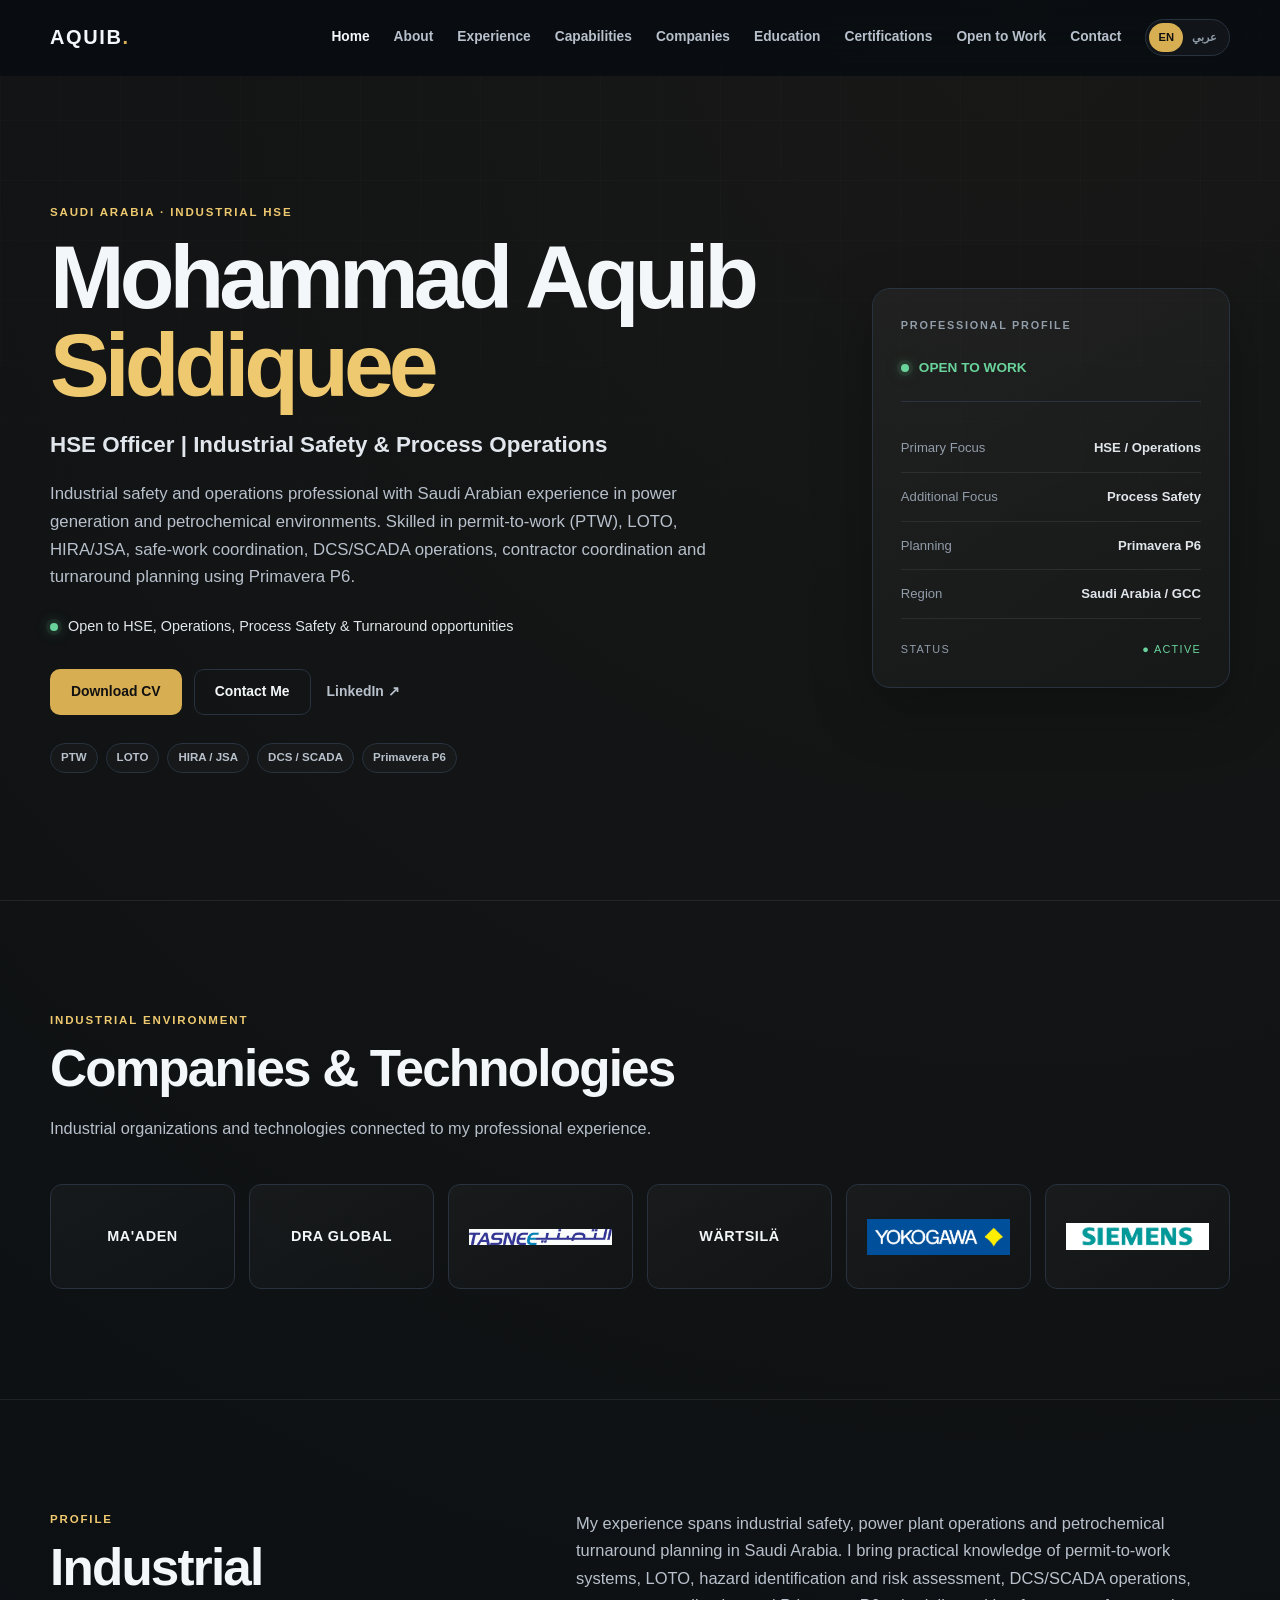
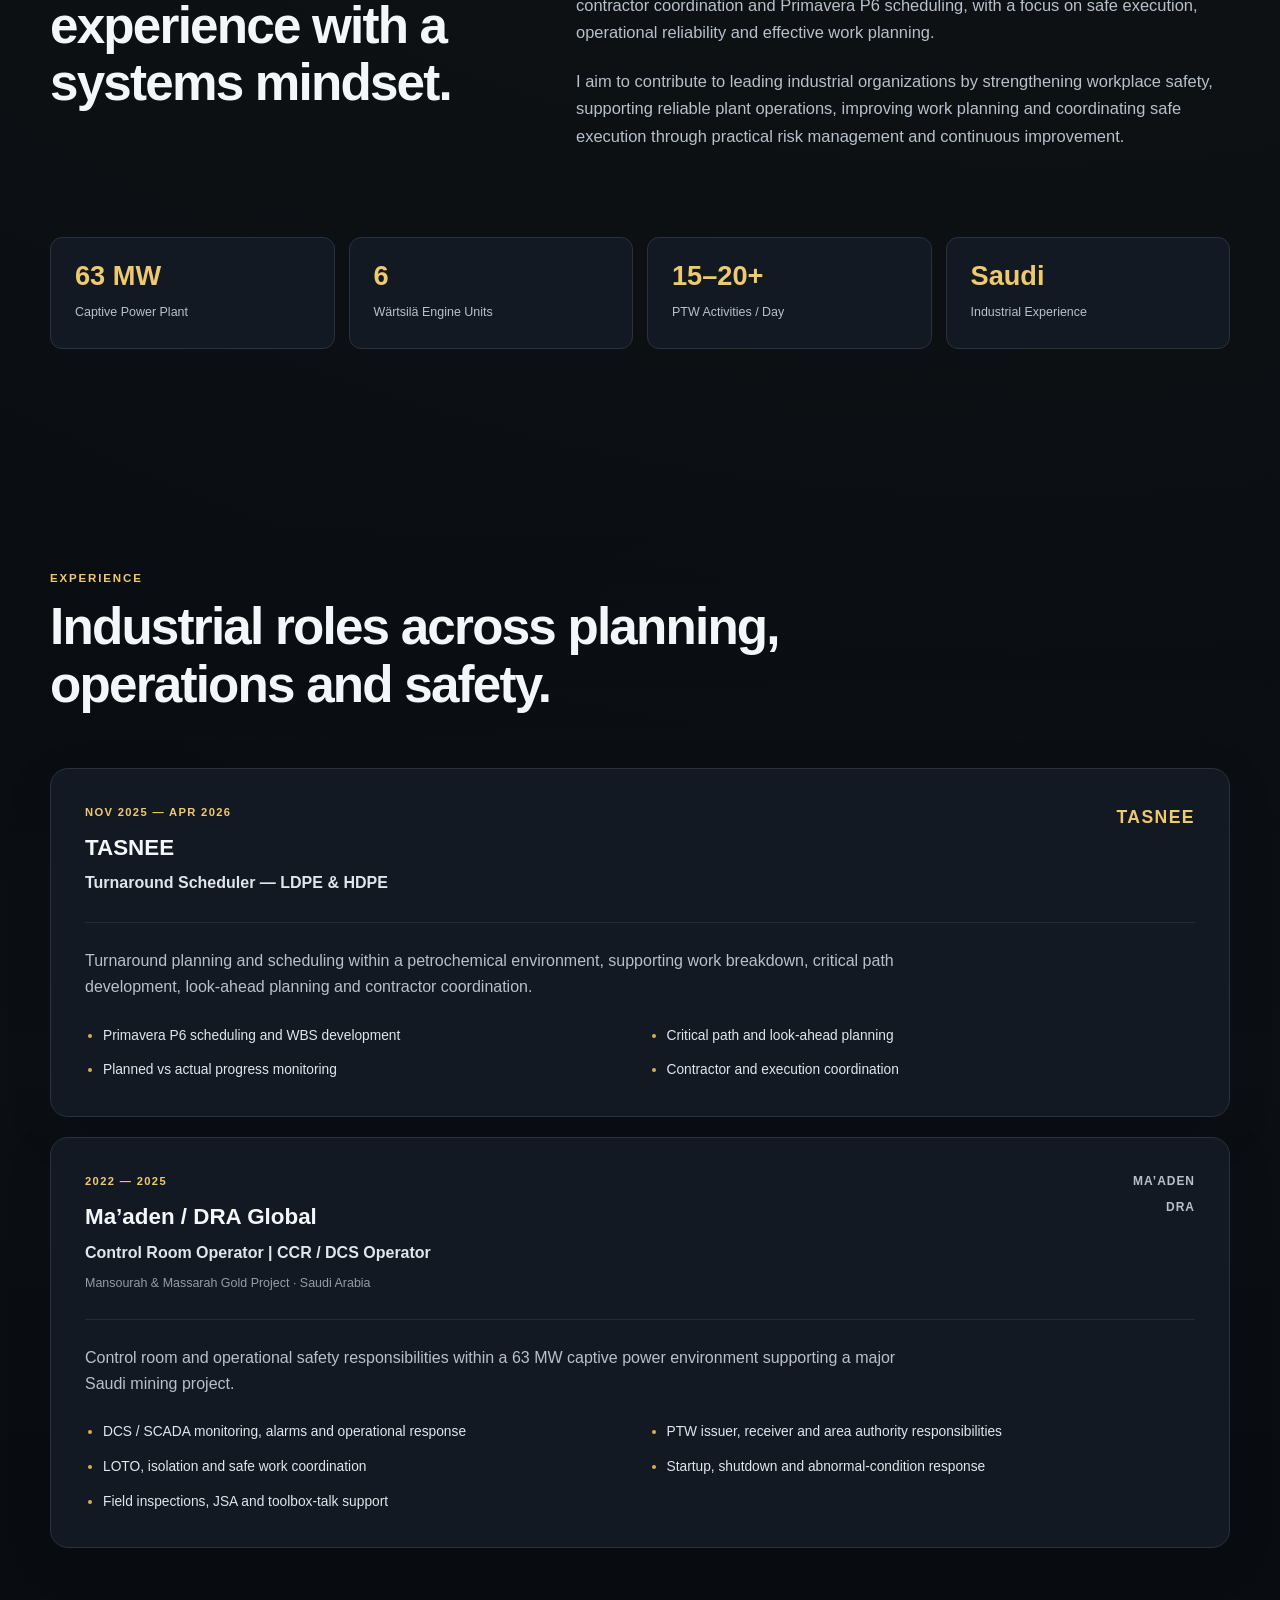
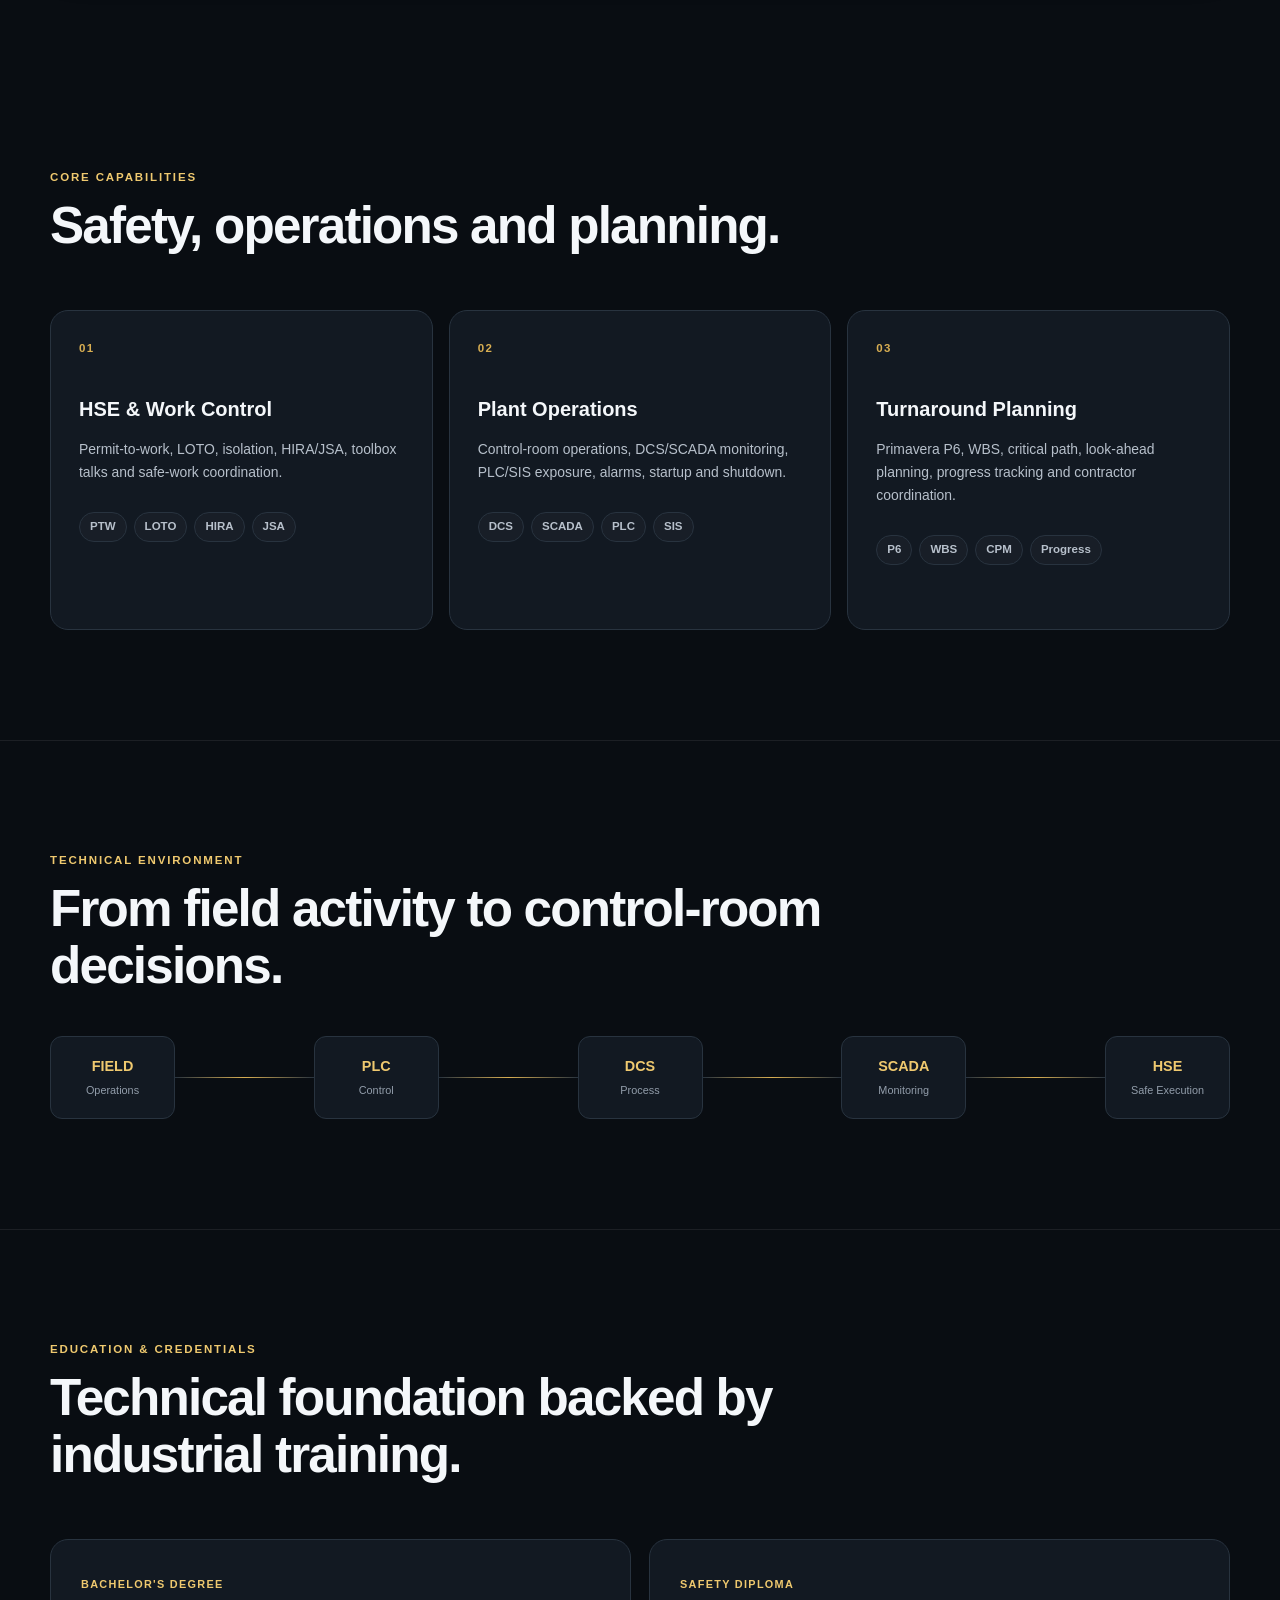
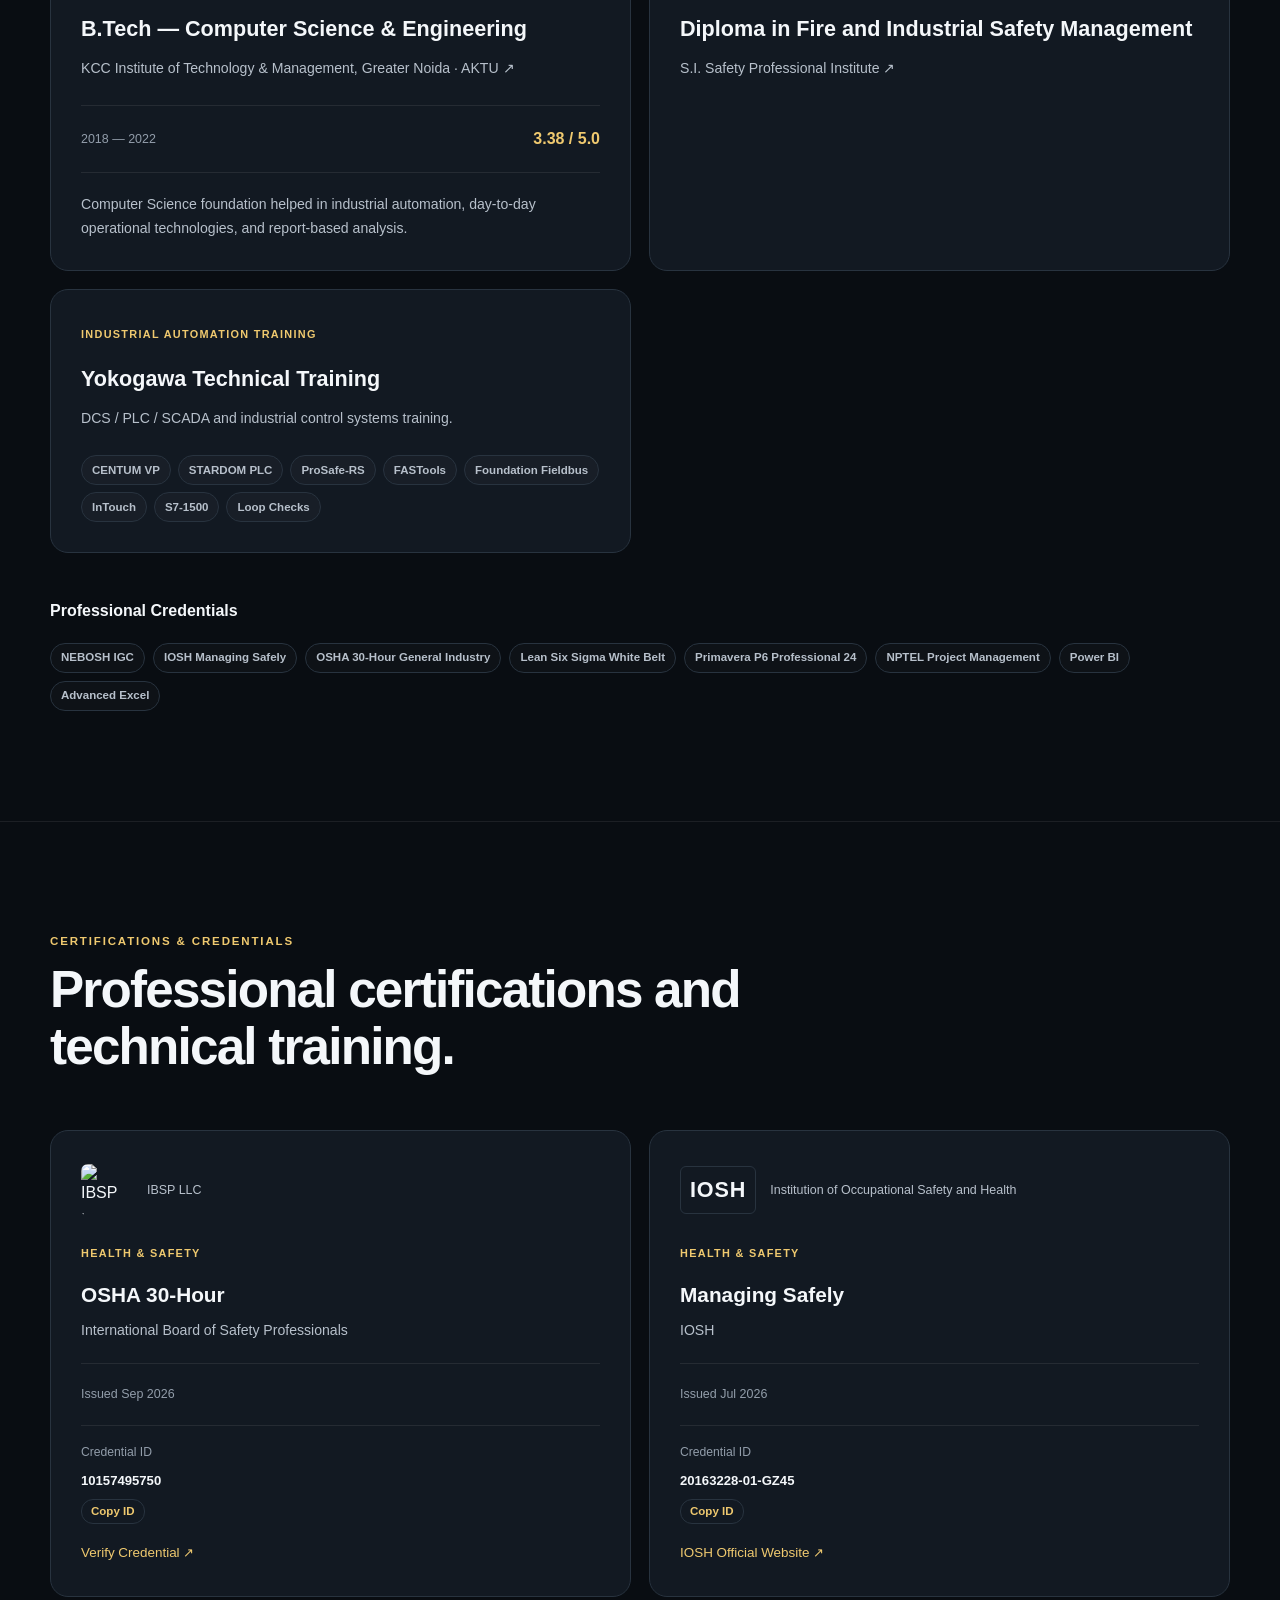
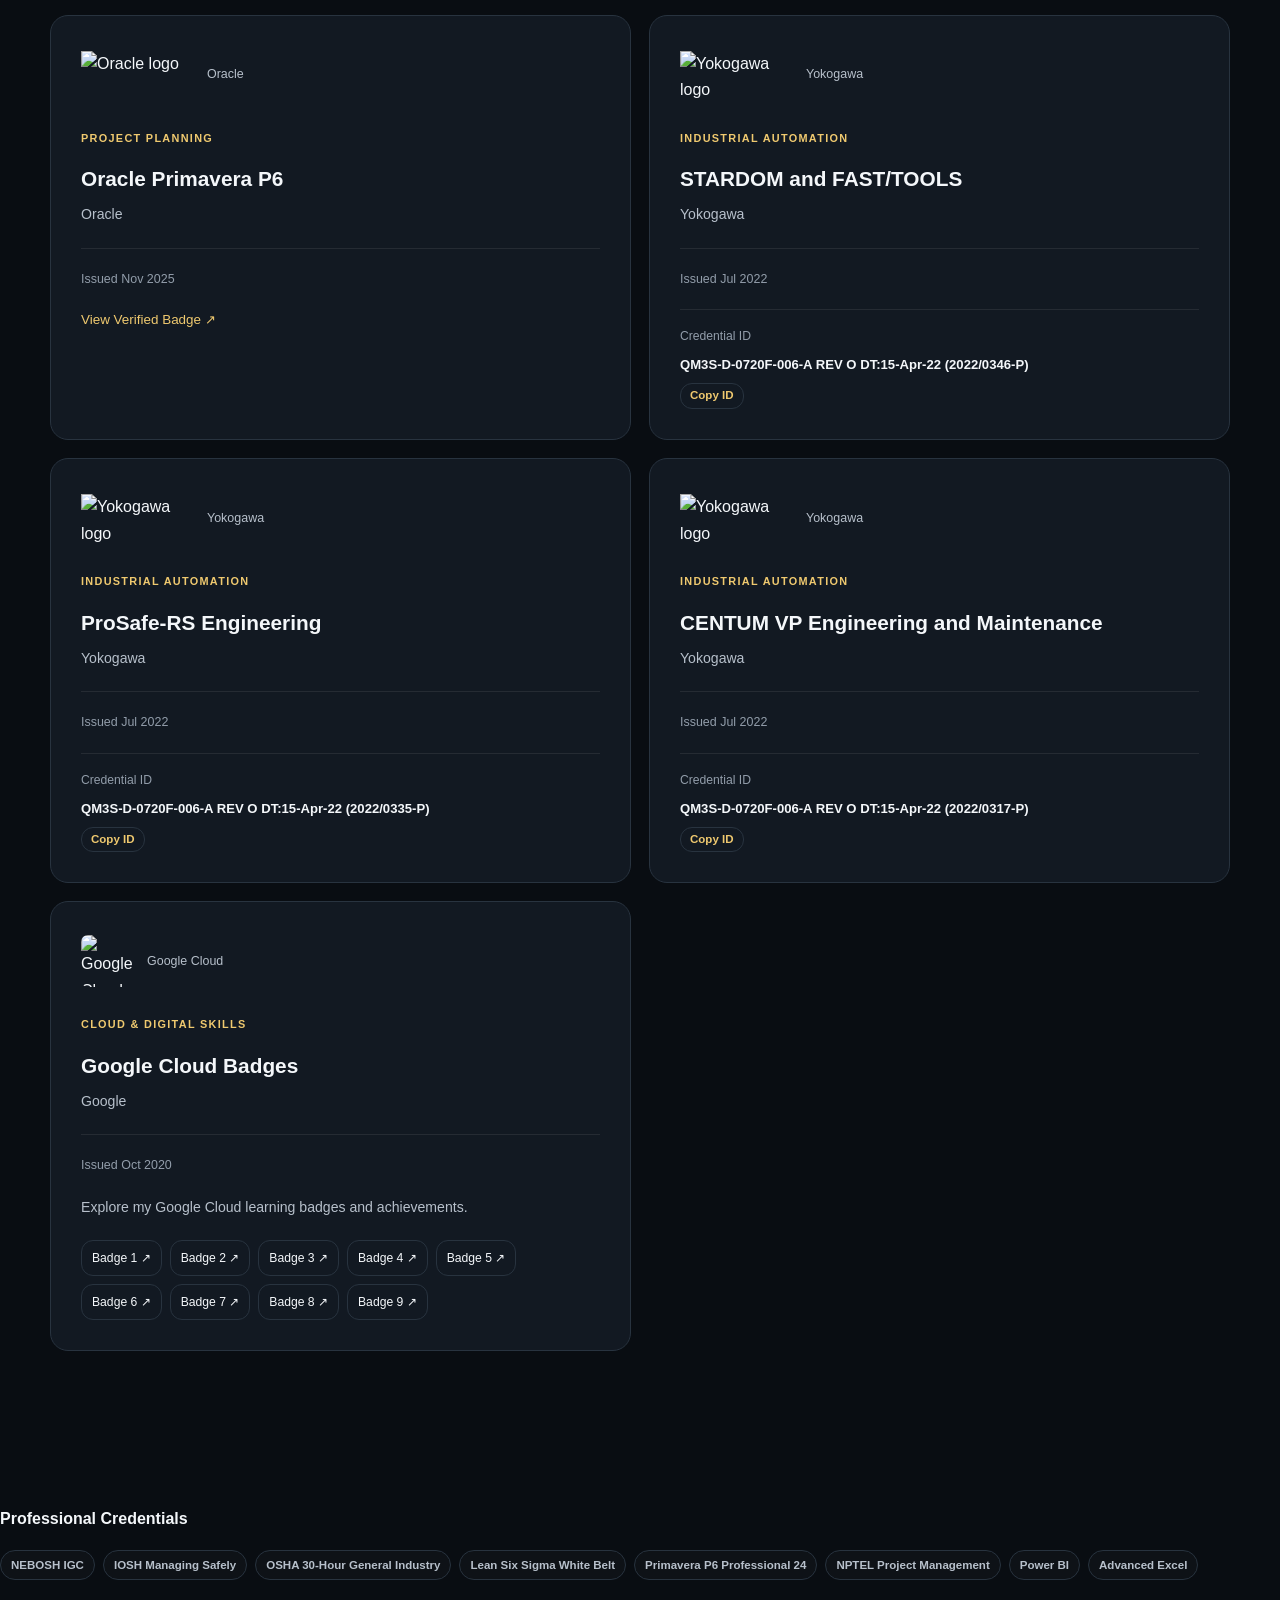
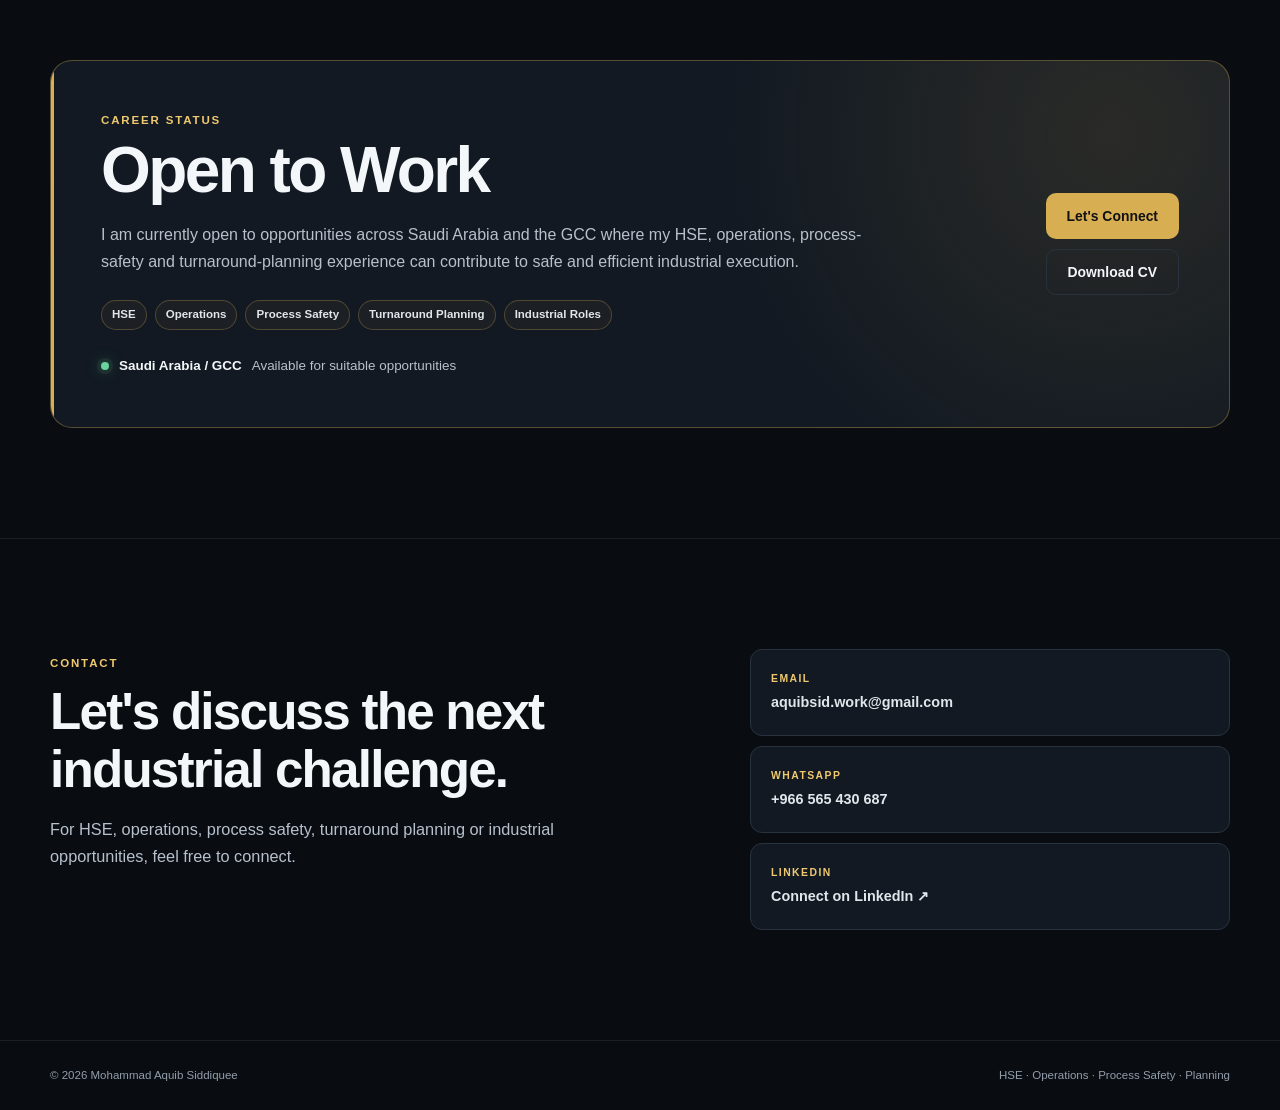
==== index.html @ 54923cb9 "Remove certifications section from index.html Removed the certifications section and its content fro" ====
<!DOCTYPE html>
<html lang="en" dir="ltr">
<head>
  <meta charset="UTF-8">
  <meta name="viewport" content="width=device-width, initial-scale=1.0">

  <title>Mohammad Aquib Siddiquee | HSE Officer | Operations | Planning</title>

  <meta
    name="description"
    content="Mohammad Aquib Siddiquee — HSE, industrial operations, process safety and turnaround planning professional with Saudi Arabia experience."
  >

  <link rel="icon" type="image/svg+xml" href="assets/icons/favicon.svg">
  <link rel="stylesheet" href="style.css">
  <script src="script.js" defer></script>
</head>

<body>

  <!-- ================= HEADER ================= -->

  <header class="site-header" id="siteHeader">
    <div class="container nav-wrap">

      <a href="#home" class="brand" aria-label="Aquib home">
        AQUIB<span>.</span>
      </a>

      <button
        class="nav-toggle"
        id="navToggle"
        type="button"
        aria-controls="siteNav"
        aria-expanded="false"
        aria-label="Open navigation"
      >
        <span></span>
        <span></span>
        <span></span>
      </button>

      <nav class="site-nav" id="siteNav">

        <a href="#home"
           data-en="Home"
           data-ar="الرئيسية">
          Home
        </a>

        <a href="#about"
           data-en="About"
           data-ar="نبذة">
          About
        </a>

        <a href="#experience"
           data-en="Experience"
           data-ar="الخبرة">
          Experience
        </a>

        <a href="#capabilities"
           data-en="Capabilities"
           data-ar="المهارات">
          Capabilities
        </a>

        <a href="#companies"
           data-en="Companies"
           data-ar="الشركات">
          Companies
        </a>

        <a href="#education"
           data-en="Education"
           data-ar="التعليم">
          Education
        </a>

        <a href="#certifications"
           data-en="Certifications"
           data-ar="الشهادات">
          Certifications
        </a>

        <a href="#open-to-work"
           data-en="Open to Work"
           data-ar="متاح للعمل">
          Open to Work
        </a>

        <a href="#contact"
           data-en="Contact"
           data-ar="تواصل">
          Contact
        </a>

        <div class="language-switcher" aria-label="Language selection">
          <button
            class="lang-btn active"
            type="button"
            data-lang="en"
            aria-label="English"
          >
            EN
          </button>

          <button
            class="lang-btn"
            type="button"
            data-lang="ar"
            aria-label="Arabic"
          >
            عربي
          </button>
        </div>

      </nav>

    </div>
  </header>


  <main>

    <!-- ================= HERO ================= -->

    <section class="hero section" id="home">

      <div class="hero-grid container">

        <div class="hero-content">

          <div class="eyebrow"
               data-en="SAUDI ARABIA · INDUSTRIAL HSE"
               data-ar="المملكة العربية السعودية · السلامة الصناعية">
            SAUDI ARABIA · INDUSTRIAL HSE
          </div>

          <h1>
            Mohammad Aquib
            <span>Siddiquee</span>
          </h1>

          <h2
            data-en="HSE Officer | Industrial Safety & Process Operations"
            data-ar="مسؤول سلامة | السلامة الصناعية وتشغيل العمليات">
            HSE Officer | Industrial Safety & Process Operations
          </h2>

          <p
  data-en="Industrial safety and operations professional with Saudi Arabian experience in power generation and petrochemical environments. Skilled in permit-to-work (PTW), LOTO, HIRA/JSA, safe-work coordination, DCS/SCADA operations, contractor coordination and turnaround planning using Primavera P6."
  data-ar="متخصص في السلامة الصناعية وتشغيل العمليات، مع خبرة مهنية في المملكة العربية السعودية في مجال توليد الطاقة والبيئات البتروكيماوية. يمتلك مهارات في تصاريح العمل (PTW)، والعزل والقفل ووضع البطاقات (LOTO)، وتحديد المخاطر وتقييمها (HIRA/JSA)، وتنسيق الأعمال الآمنة، وتشغيل أنظمة DCS/SCADA، وتنسيق المقاولين، وتخطيط أعمال الصيانة باستخدام Primavera P6.">
  Industrial safety and operations professional with Saudi Arabian experience
  in power generation and petrochemical environments. Skilled in
  permit-to-work (PTW), LOTO, HIRA/JSA, safe-work coordination, DCS/SCADA
  operations, contractor coordination and turnaround planning using
  Primavera P6.
</p>

          <div class="availability-line">
            <span class="status-dot"></span>

            <span
              data-en="Open to HSE, Operations, Process Safety & Turnaround opportunities"
              data-ar="متاح لفرص السلامة والعمليات وسلامة العمليات وتخطيط أعمال الصيانة">
              Open to HSE, Operations, Process Safety & Turnaround opportunities
            </span>
          </div>

          <div class="hero-actions">

            <a
              href="Mohammad-Aquib-Siddiquee-CV.pdf"
              class="btn btn-primary"
              download
              data-en="Download CV"
              data-ar="تحميل السيرة الذاتية">
              Download CV
            </a>

            <a
              href="#contact"
              class="btn btn-secondary"
              data-en="Contact Me"
              data-ar="تواصل معي">
              Contact Me
            </a>

            <a
              href="https://www.linkedin.com/in/mohammad-aquib-siddiquee-388b64162"
              class="linkedin-link"
              target="_blank"
              rel="noopener noreferrer"
              aria-label="LinkedIn profile"
            >
              LinkedIn ↗
            </a>

          </div>

          <div class="hero-tags">

            <span>PTW</span>
            <span>LOTO</span>
            <span>HIRA / JSA</span>
            <span>DCS / SCADA</span>
            <span>Primavera P6</span>

          </div>

        </div>


        <!-- HERO STATUS PANEL -->

        <aside class="system-panel">

          <div class="panel-label"
               data-en="PROFESSIONAL PROFILE"
               data-ar="الملف المهني">
            PROFESSIONAL PROFILE
          </div>

        <div class="system-status">
  <span class="status-dot"></span>
  <strong
    data-en="OPEN TO WORK"
    data-ar="متاح للعمل">
    OPEN TO WORK
  </strong>
</div>

          <div class="panel-divider"></div>

          <div class="system-row">
            <span
              data-en="Primary Focus"
              data-ar="التركيز الأساسي">
              Primary Focus
            </span>

            <strong
              data-en="HSE / Operations"
              data-ar="السلامة / العمليات">
              HSE / Operations
            </strong>
          </div>

          <div class="system-row">
            <span
              data-en="Additional Focus"
              data-ar="مجالات إضافية">
              Additional Focus
            </span>

            <strong
              data-en="Process Safety"
              data-ar="سلامة العمليات">
              Process Safety
            </strong>
          </div>

          <div class="system-row">
            <span
              data-en="Planning"
              data-ar="التخطيط">
              Planning
            </span>

            <strong>Primavera P6</strong>
          </div>

          <div class="system-row">
            <span
              data-en="Region"
              data-ar="المنطقة">
              Region
            </span>

            <strong>Saudi Arabia / GCC</strong>
          </div>

          <div class="system-footer">
            <span>STATUS</span>
            <span class="live-indicator">● ACTIVE</span>
          </div>

        </aside>

      </div>

    </section>


    <!-- ================= COMPANIES ================= -->

    <section class="companies section" id="companies">

      <div class="container">

        <div class="section-heading compact">

          <div class="eyebrow"
               data-en="INDUSTRIAL ENVIRONMENT"
               data-ar="البيئة الصناعية">
            INDUSTRIAL ENVIRONMENT
          </div>

          <h2
            data-en="Companies & Technologies"
            data-ar="الشركات والتقنيات">
            Companies & Technologies
          </h2>

          <p
            data-en="Industrial organizations and technologies connected to my professional experience."
            data-ar="الشركات والتقنيات الصناعية المرتبطة بخبرتي المهنية.">
            Industrial organizations and technologies connected to my
            professional experience.
          </p>

        </div>


        <div class="logo-grid">

          <!-- Ma'aden -->

          <a
            class="logo-tile"
            href="https://www.maaden.com/"
            target="_blank"
            rel="noopener noreferrer"
            aria-label="Ma'aden"
          >
            <img
              src="https://axvpvthrjz64.compat.objectstorage.me-jeddah-1.oraclecloud.com/maaden-website-assets/globals/maaden_english_secondary_logo_rgb_white-gold.svg"
              alt="Ma'aden"
            >
            <span class="logo-fallback" hidden>MA'ADEN</span>
          </a>


          <!-- DRA Global -->

          <a
            class="logo-tile"
            href="https://www.draglobal.com/"
            target="_blank"
            rel="noopener noreferrer"
            aria-label="DRA Global"
          >
            <img
              src="https://www.draglobal.com/media/mjmlr13y/dra_logo-full_colour_rgb.png"
              alt="DRA Global"
            >
            <span class="logo-fallback" hidden>DRA GLOBAL</span>
          </a>


          <!-- TASNEE -->

          <a
            class="logo-tile"
            href="https://www.tasnee.com/"
            target="_blank"
            rel="noopener noreferrer"
            aria-label="TASNEE"
          >
            <img
              src="TASNEE-LOGO.png"
              alt="TASNEE"
            >
            <span class="logo-fallback" hidden>TASNEE</span>
          </a>


          <!-- Wärtsilä -->

          <a
            class="logo-tile"
            href="https://www.wartsila.com/"
            target="_blank"
            rel="noopener noreferrer"
            aria-label="Wärtsilä"
          >
            <img
              src="https://brandhub.wartsila.com/m/139119681d7a77dc/original/Wartsila-logo-color-positive.png"
              alt="Wärtsilä"
            >
            <span class="logo-fallback" hidden>WÄRTSILÄ</span>
          </a>


          <!-- Yokogawa -->

          <a
            class="logo-tile"
            href="https://www.yokogawa.com/"
            target="_blank"
            rel="noopener noreferrer"
            aria-label="Yokogawa"
          >
            <img
              src="YOKOGAWA-LOGO.png"
              alt="Yokogawa"
            >
            <span class="logo-fallback" hidden>YOKOGAWA</span>
          </a>


          <!-- Siemens -->

          <a
            class="logo-tile"
            href="https://www.siemens.com/"
            target="_blank"
            rel="noopener noreferrer"
            aria-label="Siemens"
          >
            <img
              src="SIEMENS-LOGO.png"
              alt="Siemens"
            >
            <span class="logo-fallback" hidden>SIEMENS</span>
          </a>

        </div>

      </div>

    </section>


    <!-- ================= ABOUT ================= -->

    <section class="about section" id="about">

      <div class="container two-column">

        <div class="section-heading">

          <div class="eyebrow"
               data-en="PROFILE"
               data-ar="الملف الشخصي">
            PROFILE
          </div>

          <h2
            data-en="Industrial experience with a systems mindset."
            data-ar="خبرة صناعية بعقلية تعتمد على الأنظمة.">
            Industrial experience with a systems mindset.
          </h2>

        </div>


        <div class="about-content">

         <p
  data-en="My experience spans industrial safety, power plant operations and petrochemical turnaround planning in Saudi Arabia. I bring practical knowledge of permit-to-work systems, LOTO, hazard identification and risk assessment, DCS/SCADA operations, contractor coordination and Primavera P6 scheduling, with a focus on safe execution, operational reliability and effective work planning."
  data-ar="تمتد خبرتي لتشمل السلامة الصناعية، وتشغيل محطات الطاقة، وتخطيط أعمال الصيانة الشاملة في قطاع البتروكيماويات بالمملكة العربية السعودية. أمتلك معرفة عملية بأنظمة تصاريح العمل، والعزل والقفل ووضع البطاقات (LOTO)، وتحديد المخاطر وتقييمها، وتشغيل أنظمة DCS/SCADA، وتنسيق المقاولين، والجدولة باستخدام Primavera P6، مع التركيز على التنفيذ الآمن، وموثوقية العمليات، والتخطيط الفعّال للأعمال.">
  My experience spans industrial safety, power plant operations and
  petrochemical turnaround planning in Saudi Arabia. I bring practical
  knowledge of permit-to-work systems, LOTO, hazard identification and risk
  assessment, DCS/SCADA operations, contractor coordination and Primavera P6
  scheduling, with a focus on safe execution, operational reliability and
  effective work planning.
</p>

         <p
  data-en="I aim to contribute to leading industrial organizations by strengthening workplace safety, supporting reliable plant operations, improving work planning and coordinating safe execution through practical risk management and continuous improvement."
  data-ar="أسعى إلى المساهمة في تطوير أداء المؤسسات الصناعية الرائدة من خلال تعزيز السلامة في بيئة العمل، ودعم موثوقية تشغيل المصانع، وتحسين تخطيط الأعمال، وتنسيق التنفيذ الآمن عبر الإدارة العملية للمخاطر والتحسين المستمر.">
  I aim to contribute to leading industrial organizations by strengthening
  workplace safety, supporting reliable plant operations, improving work
  planning and coordinating safe execution through practical risk management
  and continuous improvement.
</p>

        </div>

      </div>


      <div class="container stats-grid">

        <div class="stat-card">
          <strong>63 MW</strong>
          <span
            data-en="Captive Power Plant"
            data-ar="محطة توليد طاقة">
            Captive Power Plant
          </span>
        </div>

        <div class="stat-card">
          <strong>6</strong>
          <span
            data-en="Wärtsilä Engine Units"
            data-ar="وحدات محركات Wärtsilä">
            Wärtsilä Engine Units
          </span>
        </div>

        <div class="stat-card">
          <strong>15–20+</strong>
          <span
            data-en="PTW Activities / Day"
            data-ar="تصاريح عمل يومياً">
            PTW Activities / Day
          </span>
        </div>

        <div class="stat-card">
          <strong>Saudi</strong>
          <span
            data-en="Industrial Experience"
            data-ar="خبرة صناعية">
            Industrial Experience
          </span>
        </div>

      </div>

    </section>


    <!-- ================= EXPERIENCE ================= -->

    <section class="experience section" id="experience">

      <div class="container">

        <div class="section-heading">

          <div class="eyebrow"
               data-en="EXPERIENCE"
               data-ar="الخبرة">
            EXPERIENCE
          </div>

          <h2
            data-en="Industrial roles across planning, operations and safety."
            data-ar="خبرات صناعية في التخطيط والعمليات والسلامة.">
            Industrial roles across planning, operations and safety.
          </h2>

        </div>


        <div class="experience-list">


          <!-- TASNEE -->

          <article class="experience-card">

            <div class="experience-top">

              <div>

                <span class="experience-date">
                  NOV 2025 — APR 2026
                </span>

                <h3>TASNEE</h3>

                <h4
                  data-en="Turnaround Scheduler — LDPE & HDPE"
                  data-ar="مخطط أعمال الصيانة — LDPE و HDPE">
                  Turnaround Scheduler — LDPE & HDPE
                </h4>

              </div>

              <div class="company-mark text-mark">
                TASNEE
              </div>

            </div>


            <p
              data-en="Turnaround planning and scheduling within a petrochemical environment, supporting work breakdown, critical path development, look-ahead planning and contractor coordination."
              data-ar="التخطيط والجدولة لأعمال الصيانة في بيئة بتروكيماوية، مع دعم تقسيم الأعمال والمسار الحرج والتخطيط المستقبلي وتنسيق المقاولين.">
              Turnaround planning and scheduling within a petrochemical
              environment, supporting work breakdown, critical path
              development, look-ahead planning and contractor coordination.
            </p>


            <ul class="experience-points">

              <li
                data-en="Primavera P6 scheduling and WBS development"
                data-ar="إعداد الجداول الزمنية وWBS باستخدام Primavera P6">
                Primavera P6 scheduling and WBS development
              </li>

              <li
                data-en="Critical path and look-ahead planning"
                data-ar="تخطيط المسار الحرج والخطط المستقبلية">
                Critical path and look-ahead planning
              </li>

              <li
                data-en="Planned vs actual progress monitoring"
                data-ar="متابعة التقدم المخطط مقابل الفعلي">
                Planned vs actual progress monitoring
              </li>

              <li
                data-en="Contractor and execution coordination"
                data-ar="تنسيق المقاولين والتنفيذ">
                Contractor and execution coordination
              </li>

            </ul>

          </article>


          <!-- MAADEN / DRA -->

          <article class="experience-card">

            <div class="experience-top">

              <div>

                <span class="experience-date">
                  2022 — 2025
                </span>

                <h3>Ma’aden / DRA Global</h3>

                <h4
                  data-en="Control Room Operator | CCR / DCS Operator"
                  data-ar="مشغل غرفة التحكم | مشغل CCR / DCS">
                  Control Room Operator | CCR / DCS Operator
                </h4>

                <span class="project-label">
                  Mansourah & Massarah Gold Project · Saudi Arabia
                </span>

              </div>

              <div class="company-marks">

                <span>MA’ADEN</span>
                <span>DRA</span>

              </div>

            </div>


            <p
              data-en="Control room and operational safety responsibilities within a 63 MW captive power environment supporting a major Saudi mining project."
              data-ar="مسؤوليات تشغيل غرفة التحكم والسلامة التشغيلية ضمن بيئة محطة طاقة بقدرة 63 ميجاواط تدعم مشروع تعدين رئيسي في المملكة العربية السعودية.">
              Control room and operational safety responsibilities within a
              63 MW captive power environment supporting a major Saudi mining
              project.
            </p>


            <ul class="experience-points">

              <li
                data-en="DCS / SCADA monitoring, alarms and operational response"
                data-ar="مراقبة DCS / SCADA والإنذارات والاستجابة التشغيلية">
                DCS / SCADA monitoring, alarms and operational response
              </li>

              <li
                data-en="PTW issuer, receiver and area authority responsibilities"
                data-ar="مسؤوليات إصدار واستلام تصاريح العمل وسلطة المنطقة">
                PTW issuer, receiver and area authority responsibilities
              </li>

              <li
                data-en="LOTO, isolation and safe work coordination"
                data-ar="العزل LOTO وتنسيق العمل الآمن">
                LOTO, isolation and safe work coordination
              </li>

              <li
                data-en="Startup, shutdown and abnormal-condition response"
                data-ar="التشغيل والإيقاف والاستجابة للحالات غير الطبيعية">
                Startup, shutdown and abnormal-condition response
              </li>

              <li
                data-en="Field inspections, JSA and toolbox-talk support"
                data-ar="الجولات الميدانية ودعم JSA واجتماعات Toolbox Talk">
                Field inspections, JSA and toolbox-talk support
              </li>

            </ul>

          </article>

        </div>

      </div>

    </section>


    <!-- ================= CAPABILITIES ================= -->

    <section class="capabilities section" id="capabilities">

      <div class="container">

        <div class="section-heading">

          <div class="eyebrow"
               data-en="CORE CAPABILITIES"
               data-ar="المهارات الأساسية">
            CORE CAPABILITIES
          </div>

          <h2
            data-en="Safety, operations and planning."
            data-ar="السلامة والعمليات والتخطيط.">
            Safety, operations and planning.
          </h2>

        </div>


        <div class="capability-grid">

          <article class="capability-card">

            <div class="capability-number">01</div>

            <h3
              data-en="HSE & Work Control"
              data-ar="السلامة والتحكم في العمل">
              HSE & Work Control
            </h3>

            <p
              data-en="Permit-to-work, LOTO, isolation, HIRA/JSA, toolbox talks and safe-work coordination."
              data-ar="تصاريح العمل، LOTO، العزل، HIRA/JSA، اجتماعات Toolbox Talk وتنسيق العمل الآمن.">
              Permit-to-work, LOTO, isolation, HIRA/JSA, toolbox talks and
              safe-work coordination.
            </p>

            <div class="skill-tags">
              <span>PTW</span>
              <span>LOTO</span>
              <span>HIRA</span>
              <span>JSA</span>
            </div>

          </article>


          <article class="capability-card">

            <div class="capability-number">02</div>

            <h3
              data-en="Plant Operations"
              data-ar="تشغيل المصانع">
              Plant Operations
            </h3>

            <p
              data-en="Control-room operations, DCS/SCADA monitoring, PLC/SIS exposure, alarms, startup and shutdown."
              data-ar="تشغيل غرف التحكم، مراقبة DCS/SCADA، خبرة PLC/SIS، الإنذارات والتشغيل والإيقاف.">
              Control-room operations, DCS/SCADA monitoring, PLC/SIS
              exposure, alarms, startup and shutdown.
            </p>

            <div class="skill-tags">
              <span>DCS</span>
              <span>SCADA</span>
              <span>PLC</span>
              <span>SIS</span>
            </div>

          </article>


          <article class="capability-card">

            <div class="capability-number">03</div>

            <h3
              data-en="Turnaround Planning"
              data-ar="تخطيط أعمال الصيانة">
              Turnaround Planning
            </h3>

            <p
              data-en="Primavera P6, WBS, critical path, look-ahead planning, progress tracking and contractor coordination."
              data-ar="Primavera P6، هيكل تقسيم العمل، المسار الحرج، التخطيط المستقبلي، متابعة التقدم وتنسيق المقاولين.">
              Primavera P6, WBS, critical path, look-ahead planning,
              progress tracking and contractor coordination.
            </p>

            <div class="skill-tags">
              <span>P6</span>
              <span>WBS</span>
              <span>CPM</span>
              <span>Progress</span>
            </div>

          </article>

        </div>

      </div>

    </section>


    <!-- ================= SYSTEMS ================= -->

    <section class="systems section">

      <div class="container">

        <div class="section-heading compact">

          <div class="eyebrow"
               data-en="TECHNICAL ENVIRONMENT"
               data-ar="البيئة التقنية">
            TECHNICAL ENVIRONMENT
          </div>

          <h2
            data-en="From field activity to control-room decisions."
            data-ar="من النشاط الميداني إلى قرارات غرفة التحكم.">
            From field activity to control-room decisions.
          </h2>

        </div>


        <div class="system-flow">

          <div class="flow-node">
            <span>FIELD</span>
            <small>Operations</small>
          </div>

          <div class="flow-line"></div>

          <div class="flow-node">
            <span>PLC</span>
            <small>Control</small>
          </div>

          <div class="flow-line"></div>

          <div class="flow-node">
            <span>DCS</span>
            <small>Process</small>
          </div>

          <div class="flow-line"></div>

          <div class="flow-node">
            <span>SCADA</span>
            <small>Monitoring</small>
          </div>

          <div class="flow-line"></div>

          <div class="flow-node">
            <span>HSE</span>
            <small>Safe Execution</small>
          </div>

        </div>

      </div>

    </section>


<!-- ================= EDUCATION ================= -->

<section class="education section" id="education">
  <div class="container">

    <div class="section-heading">
      <div class="eyebrow"
           data-en="EDUCATION & CREDENTIALS"
           data-ar="التعليم والشهادات">
        EDUCATION & CREDENTIALS
      </div>

      <h2
        data-en="Technical foundation backed by industrial training."
        data-ar="أساس تقني مدعوم بالتدريب الصناعي.">
        Technical foundation backed by industrial training.
      </h2>
    </div>

    <div class="education-grid">

      <!-- BACHELOR'S DEGREE -->
      <article class="education-card">
        <span class="education-type"
              data-en="BACHELOR'S DEGREE"
              data-ar="درجة البكالوريوس">
          BACHELOR'S DEGREE
        </span>

        <h3>B.Tech — Computer Science & Engineering</h3>

        <p>
          KCC Institute of Technology & Management,
          Greater Noida ·
          <a href="https://aktu.ac.in/"
             target="_blank"
             rel="noopener noreferrer">AKTU ↗</a>
        </p>

        <div class="education-meta">
          <span>2018 — 2022</span>
          <strong>3.38 / 5.0</strong>
        </div>

        <p class="education-description"
           data-en="Computer Science foundation helped in industrial automation, day-to-day operational technologies, and report-based analysis."
           data-ar="ساعدت خلفية علوم الحاسب في الأتمتة الصناعية والتقنيات التشغيلية اليومية والتحليل القائم على التقارير.">
          Computer Science foundation helped in industrial automation,
          day-to-day operational technologies, and report-based analysis.
        </p>
      </article>

      <!-- FIRE & INDUSTRIAL SAFETY DIPLOMA -->
      <article class="education-card">
        <span class="education-type"
              data-en="SAFETY DIPLOMA"
              data-ar="دبلوم السلامة">
          SAFETY DIPLOMA
        </span>

        <h3
          data-en="Diploma in Fire and Industrial Safety Management"
          data-ar="دبلوم إدارة السلامة من الحرائق والسلامة الصناعية">
          Diploma in Fire and Industrial Safety Management
        </h3>

        <p>
          <a href="https://sispiindia.com/"
             target="_blank"
             rel="noopener noreferrer">
            S.I. Safety Professional Institute ↗
          </a>
        </p>
      </article>

      <!-- YOKOGAWA TRAINING -->
      <article class="education-card">
        <span class="education-type"
              data-en="INDUSTRIAL AUTOMATION TRAINING"
              data-ar="تدريب الأتمتة الصناعية">
          INDUSTRIAL AUTOMATION TRAINING
        </span>

        <h3>Yokogawa Technical Training</h3>

        <p
          data-en="DCS / PLC / SCADA and industrial control systems training."
          data-ar="تدريب على أنظمة DCS / PLC / SCADA وأنظمة التحكم الصناعية.">
          DCS / PLC / SCADA and industrial control systems training.
        </p>

        <div class="training-tags">
          <span>CENTUM VP</span>
          <span>STARDOM PLC</span>
          <span>ProSafe-RS</span>
          <span>FASTools</span>
          <span>Foundation Fieldbus</span>
          <span>InTouch</span>
          <span>S7-1500</span>
          <span>Loop Checks</span>
        </div>
      </article>

    </div><!-- end education-grid -->

    <!-- PROFESSIONAL CREDENTIALS -->
    <div class="credentials">
      <h3
        data-en="Professional Credentials"
        data-ar="الشهادات المهنية">
        Professional Credentials
      </h3>

      <div class="credential-list">
        <span>NEBOSH IGC</span>
        <span>IOSH Managing Safely</span>
        <span>OSHA 30-Hour General Industry</span>
        <span>Lean Six Sigma White Belt</span>
        <span>Primavera P6 Professional 24</span>
        <span>NPTEL Project Management</span>
        <span>Power BI</span>
        <span>Advanced Excel</span>
      </div>
    </div>

  </div><!-- end education container -->
</section><!-- end Education -->


<!-- ================= CERTIFICATIONS ================= -->

<section class="certifications section" id="certifications">
  <div class="container">

    <div class="section-heading">
      <div class="eyebrow"
           data-en="CERTIFICATIONS & CREDENTIALS"
           data-ar="الشهادات والمؤهلات">
        CERTIFICATIONS & CREDENTIALS
      </div>

      <h2
        data-en="Professional certifications and technical training."
        data-ar="الشهادات المهنية والتدريب التقني.">
        Professional certifications and technical training.
      </h2>
    </div>

    <div class="certification-grid">

      <!-- OSHA 30-HOUR -->
      <article class="certification-card">
        <div class="certification-issuer">
          <a href="https://www.linkedin.com/company/99365110/"
             target="_blank"
             rel="noopener noreferrer"
             aria-label="IBSP official LinkedIn">
            <img class="issuer-logo issuer-logo-square"
                 src="https://media.licdn.com/dms/image/v2/D560BAQGHf1MXHLDuKA/company-logo_100_100/company-logo_100_100/0/1706158573140?e=1793836800&v=beta&t=KCtOLPTJQQdllhzIs8YPRtE33RENYFt_Kzutlpa_ulw"
                 alt="IBSP logo">
          </a>
          <span class="issuer-name">IBSP LLC</span>
        </div>

        <span class="certification-type">HEALTH & SAFETY</span>
        <h3>OSHA 30-Hour</h3>

        <p class="certification-provider">
          International Board of Safety Professionals
        </p>

        <div class="certification-meta">
          <span>Issued Sep 2026</span>
        </div>

        <div class="certification-id">
          <span>Credential ID</span>
          <strong id="credential-osha">10157495750</strong>
          <button type="button"
                  class="copy-credential"
                  data-copy-id="credential-osha">
            Copy ID
          </button>
        </div>

        <a class="certification-link"
           href="https://portal.ibspusa.org/check/certificate"
           target="_blank"
           rel="noopener noreferrer">
          Verify Credential ↗
        </a>
      </article>

      <!-- IOSH MANAGING SAFELY -->
      <article class="certification-card">
        <div class="certification-issuer">
          <span class="issuer-text-logo iosh-logo">IOSH</span>
          <span class="issuer-name">
            Institution of Occupational Safety and Health
          </span>
        </div>

        <span class="certification-type">HEALTH & SAFETY</span>
        <h3>Managing Safely</h3>

        <p class="certification-provider">IOSH</p>

        <div class="certification-meta">
          <span>Issued Jul 2026</span>
        </div>

        <div class="certification-id">
          <span>Credential ID</span>
          <strong id="credential-iosh">20163228-01-GZ45</strong>
          <button type="button"
                  class="copy-credential"
                  data-copy-id="credential-iosh">
            Copy ID
          </button>
        </div>

        <a class="certification-link"
           href="https://iosh.com/"
           target="_blank"
           rel="noopener noreferrer">
          IOSH Official Website ↗
        </a>
      </article>

      <!-- ORACLE PRIMAVERA P6 -->
      <article class="certification-card">
        <div class="certification-issuer">
          <a href="https://www.oracle.com/"
             target="_blank"
             rel="noopener noreferrer"
             aria-label="Oracle official website">
            <img class="issuer-logo"
                 src="https://cdn.simpleicons.org/oracle/F80000"
                 alt="Oracle logo">
          </a>
          <span class="issuer-name">Oracle</span>
        </div>

        <span class="certification-type">PROJECT PLANNING</span>
        <h3>Oracle Primavera P6</h3>

        <p class="certification-provider">Oracle</p>

        <div class="certification-meta">
          <span>Issued Nov 2025</span>
        </div>

        <a class="certification-link"
           href="https://catalog-education.oracle.com/ords/certview/sharebadge?id=491712C1922A7115387730846658059A387B9B795D65068F4C4C4A9816B8B6DB"
           target="_blank"
           rel="noopener noreferrer">
          View Verified Badge ↗
        </a>
      </article>

      <!-- YOKOGAWA STARDOM AND FAST/TOOLS -->
      <article class="certification-card">
        <div class="certification-issuer">
          <a href="https://www.linkedin.com/company/167010/"
             target="_blank"
             rel="noopener noreferrer"
             aria-label="Yokogawa LinkedIn">
            <img class="issuer-logo"
                 src="https://media.licdn.com/dms/image/v2/C510BAQEIieCR9bgV7Q/company-logo_100_100/company-logo_100_100/0/1630618745896/yokogawa_logo?e=1793836800&v=beta&t=utLb9m7j_tKp7XVopAtJinM9vZD8dLsMkHB-Bd0nYHQ"
                 alt="Yokogawa logo">
          </a>
          <span class="issuer-name">Yokogawa</span>
        </div>

        <span class="certification-type">INDUSTRIAL AUTOMATION</span>
        <h3>STARDOM and FAST/TOOLS</h3>

        <p class="certification-provider">Yokogawa</p>

        <div class="certification-meta">
          <span>Issued Jul 2022</span>
        </div>

        <div class="certification-id">
          <span>Credential ID</span>
          <strong id="credential-stardom">
            QM3S-D-0720F-006-A REV O DT:15-Apr-22 (2022/0346-P)
          </strong>
          <button type="button"
                  class="copy-credential"
                  data-copy-id="credential-stardom">
            Copy ID
          </button>
        </div>
      </article>

      <!-- YOKOGAWA PROSAFE-RS -->
      <article class="certification-card">
        <div class="certification-issuer">
          <a href="https://www.linkedin.com/company/167010/"
             target="_blank"
             rel="noopener noreferrer"
             aria-label="Yokogawa LinkedIn">
            <img class="issuer-logo"
                 src="https://media.licdn.com/dms/image/v2/C510BAQEIieCR9bgV7Q/company-logo_100_100/company-logo_100_100/0/1630618745896/yokogawa_logo?e=1793836800&v=beta&t=utLb9m7j_tKp7XVopAtJinM9vZD8dLsMkHB-Bd0nYHQ"
                 alt="Yokogawa logo">
          </a>
          <span class="issuer-name">Yokogawa</span>
        </div>

        <span class="certification-type">INDUSTRIAL AUTOMATION</span>
        <h3>ProSafe-RS Engineering</h3>

        <p class="certification-provider">Yokogawa</p>

        <div class="certification-meta">
          <span>Issued Jul 2022</span>
        </div>

        <div class="certification-id">
          <span>Credential ID</span>
          <strong id="credential-prosafe">
            QM3S-D-0720F-006-A REV O DT:15-Apr-22 (2022/0335-P)
          </strong>
          <button type="button"
                  class="copy-credential"
                  data-copy-id="credential-prosafe">
            Copy ID
          </button>
        </div>
      </article>

      <!-- YOKOGAWA CENTUM VP -->
      <article class="certification-card">
        <div class="certification-issuer">
          <a href="https://www.linkedin.com/company/167010/"
             target="_blank"
             rel="noopener noreferrer"
             aria-label="Yokogawa LinkedIn">
            <img class="issuer-logo"
                 src="https://media.licdn.com/dms/image/v2/C510BAQEIieCR9bgV7Q/company-logo_100_100/company-logo_100_100/0/1630618745896/yokogawa_logo?e=1793836800&v=beta&t=utLb9m7j_tKp7XVopAtJinM9vZD8dLsMkHB-Bd0nYHQ"
                 alt="Yokogawa logo">
          </a>
          <span class="issuer-name">Yokogawa</span>
        </div>

        <span class="certification-type">INDUSTRIAL AUTOMATION</span>
        <h3>CENTUM VP Engineering and Maintenance</h3>

        <p class="certification-provider">Yokogawa</p>

        <div class="certification-meta">
          <span>Issued Jul 2022</span>
        </div>

        <div class="certification-id">
          <span>Credential ID</span>
          <strong id="credential-centum">
            QM3S-D-0720F-006-A REV O DT:15-Apr-22 (2022/0317-P)
          </strong>
          <button type="button"
                  class="copy-credential"
                  data-copy-id="credential-centum">
            Copy ID
          </button>
        </div>
      </article>

      <!-- GOOGLE CLOUD -->
      <article class="certification-card">
        <div class="certification-issuer">
          <a href="https://cloud.google.com/"
             target="_blank"
             rel="noopener noreferrer"
             aria-label="Google Cloud official website">
            <img class="issuer-logo issuer-logo-square"
                 src="https://cdn.simpleicons.org/googlecloud/4285F4"
                 alt="Google Cloud logo">
          </a>
          <span class="issuer-name">Google Cloud</span>
        </div>

        <span class="certification-type">CLOUD & DIGITAL SKILLS</span>
        <h3>Google Cloud Badges</h3>

        <p class="certification-provider">Google</p>

        <div class="certification-meta">
          <span>Issued Oct 2020</span>
        </div>

        <p class="certification-description">
          Explore my Google Cloud learning badges and achievements.
        </p>

        <div class="certification-badges">
          <a href="https://www.skills.google/public_profiles/32e1b639-e210-40f9-9685-abc1d9d8de83/badges/523300"
             target="_blank" rel="noopener noreferrer">Badge 1 ↗</a>

          <a href="https://www.skills.google/public_profiles/32e1b639-e210-40f9-9685-abc1d9d8de83/badges/513269"
             target="_blank" rel="noopener noreferrer">Badge 2 ↗</a>

          <a href="https://www.skills.google/public_profiles/32e1b639-e210-40f9-9685-abc1d9d8de83/badges/509038"
             target="_blank" rel="noopener noreferrer">Badge 3 ↗</a>

          <a href="https://www.skills.google/public_profiles/32e1b639-e210-40f9-9685-abc1d9d8de83/badges/504606"
             target="_blank" rel="noopener noreferrer">Badge 4 ↗</a>

          <a href="https://www.skills.google/public_profiles/32e1b639-e210-40f9-9685-abc1d9d8de83/badges/495052"
             target="_blank" rel="noopener noreferrer">Badge 5 ↗</a>

          <a href="https://www.skills.google/public_profiles/32e1b639-e210-40f9-9685-abc1d9d8de83/badges/474752"
             target="_blank" rel="noopener noreferrer">Badge 6 ↗</a>

          <a href="https://www.skills.google/public_profiles/32e1b639-e210-40f9-9685-abc1d9d8de83/badges/470131"
             target="_blank" rel="noopener noreferrer">Badge 7 ↗</a>

          <a href="https://www.skills.google/public_profiles/32e1b639-e210-40f9-9685-abc1d9d8de83/badges/448541"
             target="_blank" rel="noopener noreferrer">Badge 8 ↗</a>

          <a href="https://www.skills.google/public_profiles/32e1b639-e210-40f9-9685-abc1d9d8de83/badges/409888"
             target="_blank" rel="noopener noreferrer">Badge 9 ↗</a>
        </div>
      </article>

    </div><!-- end certification-grid -->
  </div><!-- end certifications container -->
</section><!-- end Certifications -->



    <!-- CREDENTIALS -->

        <div class="credentials">

          <h3
            data-en="Professional Credentials"
            data-ar="الشهادات المهنية">
            Professional Credentials
          </h3>

          <div class="credential-list">

            <span>NEBOSH IGC</span>
            <span>IOSH Managing Safely</span>
            <span>OSHA 30-Hour General Industry</span>
            <span>Lean Six Sigma White Belt</span>
            <span>Primavera P6 Professional 24</span>
            <span>NPTEL Project Management</span>
            <span>Power BI</span>
            <span>Advanced Excel</span>

          </div>

        </div>

      </div>

    </section>


    <!-- ================= OPEN TO WORK ================= -->

    <section class="open-to-work section" id="open-to-work">

      <div class="container">

        <div class="open-work-card">

          <div class="open-work-content">

            <div class="eyebrow"
                 data-en="CAREER STATUS"
                 data-ar="الحالة المهنية">
              CAREER STATUS
            </div>

            <h2
              data-en="Open to Work"
              data-ar="متاح للعمل">
              Open to Work
            </h2>

            <p
              data-en="I am currently open to opportunities across Saudi Arabia and the GCC where my HSE, operations, process-safety and turnaround-planning experience can contribute to safe and efficient industrial execution."
              data-ar="أنا متاح حالياً للفرص في المملكة العربية السعودية ودول مجلس التعاون، حيث يمكن لخبرتي في السلامة والعمليات وسلامة العمليات وتخطيط أعمال الصيانة أن تساهم في تنفيذ الأعمال الصناعية بأمان وكفاءة.">
              I am currently open to opportunities across Saudi Arabia and
              the GCC where my HSE, operations, process-safety and
              turnaround-planning experience can contribute to safe and
              efficient industrial execution.
            </p>


            <div class="open-role-list">

              <span
                data-en="HSE"
                data-ar="السلامة والصحة المهنية">
                HSE
              </span>

              <span
                data-en="Operations"
                data-ar="العمليات">
                Operations
              </span>

              <span
                data-en="Process Safety"
                data-ar="سلامة العمليات">
                Process Safety
              </span>

              <span
                data-en="Turnaround Planning"
                data-ar="تخطيط أعمال الصيانة">
                Turnaround Planning
              </span>

              <span
                data-en="Industrial Roles"
                data-ar="الوظائف الصناعية">
                Industrial Roles
              </span>

            </div>


            <div class="open-work-location">

              <span class="status-dot"></span>

              <strong
                data-en="Saudi Arabia / GCC"
                data-ar="المملكة العربية السعودية / دول الخليج">
                Saudi Arabia / GCC
              </strong>

              <span
                data-en="Available for suitable opportunities"
                data-ar="متاح للفرص المناسبة">
                Available for suitable opportunities
              </span>

            </div>

          </div>


          <div class="open-work-action">

            <a
              href="#contact"
              class="btn btn-primary"
              data-en="Let's Connect"
              data-ar="لنتواصل">
              Let's Connect
            </a>

            <a
              href="Mohammad-Aquib-Siddiquee-CV.pdf"
              class="btn btn-outline"
              download
              data-en="Download CV"
              data-ar="تحميل السيرة الذاتية">
              Download CV
            </a>

          </div>

        </div>

      </div>

    </section>


    <!-- ================= CONTACT ================= -->

    <section class="contact section" id="contact">

      <div class="container contact-grid">

        <div class="section-heading">

          <div class="eyebrow"
               data-en="CONTACT"
               data-ar="تواصل">
            CONTACT
          </div>

          <h2
            data-en="Let's discuss the next industrial challenge."
            data-ar="لنتحدث عن التحدي الصناعي القادم.">
            Let's discuss the next industrial challenge.
          </h2>

          <p
            data-en="For HSE, operations, process safety, turnaround planning or industrial opportunities, feel free to connect."
            data-ar="للفرص في السلامة أو العمليات أو سلامة العمليات أو تخطيط أعمال الصيانة أو المجالات الصناعية، لا تتردد في التواصل.">
            For HSE, operations, process safety, turnaround planning or
            industrial opportunities, feel free to connect.
          </p>

        </div>


        <div class="contact-links">

          <a
            href="mailto:aquibsid.work@gmail.com"
            class="contact-item"
          >
            <span class="contact-label">EMAIL</span>
            <strong>aquibsid.work@gmail.com</strong>
          </a>


          <a
            href="https://wa.me/966565430687"
            target="_blank"
            rel="noopener noreferrer"
            class="contact-item"
          >
            <span class="contact-label">WHATSAPP</span>
            <strong>+966 565 430 687</strong>
          </a>


          <a
            href="https://www.linkedin.com/in/mohammad-aquib-siddiquee-388b64162"
            target="_blank"
            rel="noopener noreferrer"
            class="contact-item"
          >
            <span class="contact-label">LINKEDIN</span>
            <strong>Connect on LinkedIn ↗</strong>
          </a>

        </div>

      </div>

    </section>

  </main>


  <!-- ================= MOBILE CONTACT BAR ================= -->

  <div class="mobile-contact-bar">

    <a
      href="mailto:aquibsid.work@gmail.com"
      data-en="Email"
      data-ar="البريد">
      Email
    </a>

    <a
      href="https://wa.me/966565430687"
      target="_blank"
      rel="noopener noreferrer"
      data-en="WhatsApp"
      data-ar="واتساب">
      WhatsApp
    </a>

    <a
      href="#open-to-work"
      data-en="Open to Work"
      data-ar="متاح للعمل">
      Open to Work
    </a>

  </div>


  <!-- ================= FOOTER ================= -->

  <footer class="site-footer">

    <div class="container footer-inner">

      <span>
        © <span id="currentYear"></span> Mohammad Aquib Siddiquee
      </span>

      <span
        data-en="HSE · Operations · Process Safety · Planning"
        data-ar="السلامة · العمليات · سلامة العمليات · التخطيط">
        HSE · Operations · Process Safety · Planning
      </span>

    </div>

  </footer>


</body>
</html>
---- style.css ----
/* =========================================================
   AQUIB PORTFOLIO
   Dark Industrial / HSE / Operations Theme
   ========================================================= */

:root {
  --bg: #090d12;
  --bg-soft: #0d131a;
  --panel: #121922;
  --panel-2: #171f29;

  --line: #28333f;
  --line-soft: rgba(255, 255, 255, 0.08);

  --text: #f4f7fa;
  --text-light: #e1e6ec;
  --muted: #b7c0cb;
  --soft: #929daa;

  --gold: #d8ae52;
  --gold-light: #efc96f;

  --success: #69d39b;

  --max-width: 1180px;

  --radius: 18px;
  --radius-small: 12px;

  --header-height: 76px;

  --shadow:
    0 20px 60px rgba(0, 0, 0, 0.28);
}

/* Compact certification credential buttons */
.certification-id .copy-credential {
  display: inline-flex;
  align-items: center;
  justify-content: center;

  width: auto;
  min-width: 0;
  min-height: 0;
  align-self: flex-start;

  padding: 5px 9px;
  margin: 0;

  font-size: 0.72rem;
  line-height: 1.2;
  font-weight: 600;

  white-space: nowrap;
}

.certification-id .copy-credential {
  display: inline-flex;
  align-items: center;
  justify-content: center;
  width: auto;
  min-width: 0;
  min-height: 0;
  align-self: flex-start;
  padding: 5px 9px;
  margin: 0;
  font-size: 0.72rem;
  line-height: 1.2;
  font-weight: 600;
  white-space: nowrap;
}


/* =========================================================
   RESET
   ========================================================= */

* {
  box-sizing: border-box;
  margin: 0;
  padding: 0;
}

html {
  scroll-behavior: smooth;
  scroll-padding-top: 95px;
}

body {
  min-height: 100vh;

  background:
    radial-gradient(
      circle at 80% 0%,
      rgba(216, 174, 82, 0.07),
      transparent 28%
    ),
    var(--bg);

  color: var(--text);

  font-family:
    Inter,
    "Segoe UI",
    Roboto,
    Helvetica,
    Arial,
    sans-serif;

  line-height: 1.65;
  overflow-x: hidden;
}

body::before {
  content: "";

  position: fixed;
  inset: 0;

  pointer-events: none;

  background-image:
    linear-gradient(
      rgba(255, 255, 255, 0.018) 1px,
      transparent 1px
    ),
    linear-gradient(
      90deg,
      rgba(255, 255, 255, 0.018) 1px,
      transparent 1px
    );

  background-size: 60px 60px;

  mask-image: linear-gradient(
    to bottom,
    black,
    transparent 80%
  );

  z-index: -1;
}

body.nav-open {
  overflow: hidden;
}

img {
  display: block;
  max-width: 100%;
}

a {
  color: inherit;
  text-decoration: none;
}

button,
a {
  -webkit-tap-highlight-color: transparent;
}

button {
  font: inherit;
}

::selection {
  background: rgba(216, 174, 82, 0.28);
  color: white;
}


/* =========================================================
   GLOBAL
   ========================================================= */

.container {
  width: min(
    calc(100% - 40px),
    var(--max-width)
  );

  margin-inline: auto;
}

.section {
  padding: 110px 0;
}

.section-heading {
  max-width: 780px;
  margin-bottom: 55px;
}

.section-heading.compact {
  margin-bottom: 42px;
}

.section-heading h2 {
  color: var(--text);

  font-size: clamp(
    2rem,
    4vw,
    3.2rem
  );

  line-height: 1.12;

  font-weight: 750;

  letter-spacing: -0.035em;

  margin-top: 10px;
}

.section-heading p {
  color: var(--muted);

  font-size: 1.02rem;

  max-width: 680px;

  margin-top: 18px;
}

.eyebrow {
  color: var(--gold-light);

  font-size: 0.72rem;

  font-weight: 750;

  letter-spacing: 0.16em;

  text-transform: uppercase;
}


/* =========================================================
   HEADER
   ========================================================= */

.site-header {
  position: sticky;
  top: 0;
  z-index: 1000;

  height: var(--header-height);

  background:
    rgba(9, 13, 18, 0.88);

  border-bottom: 1px solid transparent;

  backdrop-filter: blur(18px);
  -webkit-backdrop-filter: blur(18px);

  transition:
    border-color 0.25s ease,
    box-shadow 0.25s ease;
}

.site-header.scrolled {
  border-color: var(--line-soft);

  box-shadow:
    0 10px 35px rgba(0, 0, 0, 0.25);
}

.nav-wrap {
  height: 100%;

  display: flex;
  align-items: center;
  justify-content: space-between;

  gap: 30px;
}

.brand {
  flex-shrink: 0;

  font-size: 1.25rem;
  font-weight: 800;

  letter-spacing: 0.08em;
}

.brand span {
  color: var(--gold);
}

.site-nav {
  display: flex;
  align-items: center;

  gap: 24px;
}

.site-nav > a {
  color: var(--muted);

  font-size: 0.86rem;
  font-weight: 600;

  transition:
    color 0.2s ease;
}

.site-nav > a:hover,
.site-nav > a.active {
  color: var(--text);
}

.language-switcher {
  display: flex;

  padding: 3px;

  border: 1px solid var(--line);

  border-radius: 999px;

  background: rgba(255, 255, 255, 0.03);
}

.lang-btn {
  border: 0;

  background: transparent;

  color: var(--soft);

  cursor: pointer;

  border-radius: 999px;

  padding: 5px 9px;

  font-size: 0.7rem;
  font-weight: 700;

  transition:
    background 0.2s ease,
    color 0.2s ease;
}

.lang-btn.active {
  background: var(--gold);

  color: #111;
}

.nav-toggle {
  display: none;

  width: 42px;
  height: 42px;

  border: 1px solid var(--line);

  border-radius: 10px;

  background: var(--panel);

  cursor: pointer;

  align-items: center;
  justify-content: center;
  flex-direction: column;

  gap: 5px;
}

.nav-toggle span {
  width: 19px;
  height: 2px;

  background: var(--text);

  border-radius: 10px;

  transition:
    transform 0.2s ease,
    opacity 0.2s ease;
}

.nav-toggle.open span:nth-child(1) {
  transform: translateY(7px) rotate(45deg);
}

.nav-toggle.open span:nth-child(2) {
  opacity: 0;
}

.nav-toggle.open span:nth-child(3) {
  transform: translateY(-7px) rotate(-45deg);
}


/* =========================================================
   HERO
   ========================================================= */

.hero {
  min-height: calc(100vh - var(--header-height));

  display: flex;
  align-items: center;

  padding-top: 90px;
  padding-bottom: 90px;
}

.hero-grid {
  display: grid;

  grid-template-columns:
    minmax(0, 1.45fr)
    minmax(300px, 0.7fr);

  gap: 80px;

  align-items: center;
}

.hero-content h1 {
  margin-top: 12px;

  font-size: clamp(
    3rem,
    7vw,
    6rem
  );

  line-height: 0.98;

  letter-spacing: -0.055em;

  font-weight: 800;
}

.hero-content h1 span {
  display: block;

  color: var(--gold-light);
}

.hero-content h2 {
  margin-top: 20px;

  color: var(--text-light);

  font-size: clamp(
    1.05rem,
    2vw,
    1.4rem
  );

  line-height: 1.35;

  font-weight: 600;
}

.hero-content > p {
  max-width: 700px;

  margin-top: 20px;

  color: var(--muted);

  font-size: 1.05rem;
}

.availability-line {
  display: flex;
  align-items: center;

  gap: 10px;

  margin-top: 24px;

  color: var(--text-light);

  font-size: 0.9rem;
}

.status-dot {
  width: 8px;
  height: 8px;

  flex: 0 0 auto;

  border-radius: 50%;

  background: var(--success);

  box-shadow:
    0 0 0 4px rgba(105, 211, 155, 0.08),
    0 0 14px rgba(105, 211, 155, 0.5);
}

.hero-actions {
  display: flex;
  align-items: center;
  flex-wrap: wrap;

  gap: 12px;

  margin-top: 30px;
}

.btn {
  min-height: 46px;

  display: inline-flex;
  align-items: center;
  justify-content: center;

  padding: 0 20px;

  border-radius: 10px;

  font-size: 0.87rem;
  font-weight: 700;

  border: 1px solid transparent;

  transition:
    transform 0.2s ease,
    background 0.2s ease,
    border-color 0.2s ease;
}

.btn:hover {
  transform: translateY(-2px);
}

.btn-primary {
  background: var(--gold);

  color: #111;
}

.btn-primary:hover {
  background: var(--gold-light);
}

.btn-secondary,
.btn-outline {
  background: transparent;

  border-color: var(--line);

  color: var(--text);
}

.btn-secondary:hover,
.btn-outline:hover {
  border-color: var(--gold);
}

.linkedin-link {
  color: var(--muted);

  font-size: 0.87rem;
  font-weight: 650;

  margin-left: 4px;

  transition: color 0.2s ease;
}

.linkedin-link:hover {
  color: var(--gold-light);
}

.hero-tags {
  display: flex;
  flex-wrap: wrap;

  gap: 8px;

  margin-top: 28px;
}

.hero-tags span,
.skill-tags span,
.training-tags span,
.credential-list span,
.open-role-list span {
  display: inline-flex;
  align-items: center;

  min-height: 30px;

  padding: 4px 10px;

  border: 1px solid var(--line);

  border-radius: 999px;

  color: var(--muted);

  background: rgba(255, 255, 255, 0.025);

  font-size: 0.72rem;
  font-weight: 650;
}


/* =========================================================
   SYSTEM PANEL
   ========================================================= */

.system-panel {
  padding: 28px;

  background:
    linear-gradient(
      145deg,
      rgba(255, 255, 255, 0.045),
      rgba(255, 255, 255, 0.015)
    );

  border: 1px solid var(--line);

  border-radius: var(--radius);

  box-shadow: var(--shadow);
}

.panel-label {
  color: var(--soft);

  font-size: 0.68rem;

  font-weight: 750;

  letter-spacing: 0.16em;
}

.system-status {
  display: flex;
  align-items: center;

  gap: 10px;

  margin-top: 22px;

  color: var(--success);

  font-size: 0.85rem;
}

.panel-divider {
  height: 1px;

  background: var(--line);

  margin: 22px 0;
}

.system-row {
  display: flex;
  justify-content: space-between;
  align-items: flex-start;

  gap: 20px;

  padding: 13px 0;

  border-bottom: 1px solid var(--line-soft);

  font-size: 0.82rem;
}

.system-row span {
  color: var(--soft);
}

.system-row strong {
  color: var(--text-light);

  text-align: right;

  font-weight: 650;
}

.system-footer {
  display: flex;
  justify-content: space-between;

  margin-top: 22px;

  color: var(--soft);

  font-size: 0.68rem;

  letter-spacing: 0.12em;
}

.live-indicator {
  color: var(--success);
}


/* =========================================================
   COMPANIES / LOGOS
   ========================================================= */

.companies {
  border-top: 1px solid var(--line-soft);
  border-bottom: 1px solid var(--line-soft);
}

.logo-grid {
  display: grid;

  grid-template-columns:
    repeat(6, minmax(0, 1fr));

  gap: 14px;
}

.logo-tile {
  height: 105px;

  display: flex;
  align-items: center;
  justify-content: center;

  padding: 20px;

  border: 1px solid var(--line);

  border-radius: var(--radius-small);

  background:
    linear-gradient(
      145deg,
      rgba(255, 255, 255, 0.035),
      rgba(255, 255, 255, 0.012)
    );

  transition:
    transform 0.2s ease,
    border-color 0.2s ease,
    background 0.2s ease;
}

.logo-tile:hover {
  transform: translateY(-4px);

  border-color:
    rgba(216, 174, 82, 0.55);

  background:
    rgba(216, 174, 82, 0.04);
}

.logo-tile img {
  width: 100%;
  height: 58px;

  object-fit: contain;
}

.logo-fallback {
  color: var(--text);

  font-size: 0.9rem;

  font-weight: 800;

  letter-spacing: 0.04em;

  text-align: center;
}


/* =========================================================
   ABOUT
   ========================================================= */

.two-column {
  display: grid;

  grid-template-columns:
    0.8fr
    1.2fr;

  gap: 90px;

  align-items: start;
}

.about-content p {
  color: var(--muted);

  font-size: 1.03rem;

  margin-bottom: 22px;
}

.stats-grid {
  display: grid;

  grid-template-columns:
    repeat(4, 1fr);

  gap: 14px;

  margin-top: 65px;
}

.stat-card {
  padding: 24px;

  border: 1px solid var(--line);

  border-radius: var(--radius-small);

  background: var(--panel);
}

.stat-card strong {
  display: block;

  color: var(--gold-light);

  font-size: 1.7rem;

  line-height: 1;

  margin-bottom: 9px;
}

.stat-card span {
  color: var(--muted);

  font-size: 0.78rem;
}


/* =========================================================
   EXPERIENCE
   ========================================================= */

.experience {
  background:
    linear-gradient(
      180deg,
      transparent,
      rgba(255, 255, 255, 0.015),
      transparent
    );
}

.experience-list {
  display: grid;

  gap: 20px;
}

.experience-card {
  padding: 34px;

  border: 1px solid var(--line);

  border-radius: var(--radius);

  background: var(--panel);

  box-shadow:
    0 15px 45px rgba(0, 0, 0, 0.16);
}

.experience-top {
  display: flex;
  justify-content: space-between;

  gap: 30px;

  padding-bottom: 25px;

  border-bottom: 1px solid var(--line-soft);
}

.experience-date {
  display: block;

  color: var(--gold-light);

  font-size: 0.7rem;

  font-weight: 750;

  letter-spacing: 0.12em;
}

.experience-card h3 {
  color: var(--text);

  font-size: 1.4rem;

  margin-top: 8px;
}

.experience-card h4 {
  color: var(--text-light);

  font-size: 1rem;

  font-weight: 600;

  margin-top: 4px;
}

.project-label {
  display: block;

  color: var(--soft);

  font-size: 0.78rem;

  margin-top: 7px;
}

.company-mark {
  flex: 0 0 auto;
}

.text-mark {
  color: var(--gold-light);

  font-size: 1.1rem;

  font-weight: 800;

  letter-spacing: 0.08em;
}

.company-marks {
  display: flex;
  flex-direction: column;

  align-items: flex-end;

  gap: 6px;

  color: var(--muted);

  font-size: 0.75rem;

  font-weight: 750;

  letter-spacing: 0.08em;
}

.experience-card > p {
  max-width: 850px;

  margin-top: 25px;

  color: var(--muted);
}

.experience-points {
  display: grid;

  grid-template-columns:
    repeat(2, minmax(0, 1fr));

  gap: 12px 35px;

  margin-top: 24px;

  padding-left: 18px;
}

.experience-points li {
  color: var(--text-light);

  font-size: 0.86rem;
}

.experience-points li::marker {
  color: var(--gold);
}


/* =========================================================
   CAPABILITIES
   ========================================================= */

.capability-grid {
  display: grid;

  grid-template-columns:
    repeat(3, 1fr);

  gap: 16px;
}

.capability-card {
  min-height: 320px;

  padding: 28px;

  border: 1px solid var(--line);

  border-radius: var(--radius);

  background: var(--panel);

  transition:
    transform 0.2s ease,
    border-color 0.2s ease;
}

.capability-card:hover {
  transform: translateY(-4px);

  border-color:
    rgba(216, 174, 82, 0.45);
}

.capability-number {
  color: var(--gold);

  font-size: 0.72rem;

  font-weight: 750;

  letter-spacing: 0.12em;
}

.capability-card h3 {
  margin-top: 35px;

  color: var(--text);

  font-size: 1.25rem;
}

.capability-card p {
  margin-top: 12px;

  color: var(--muted);

  font-size: 0.87rem;
}

.skill-tags {
  display: flex;
  flex-wrap: wrap;

  gap: 7px;

  margin-top: 28px;
}


/* =========================================================
   SYSTEM FLOW
   ========================================================= */

.systems {
  border-top: 1px solid var(--line-soft);
  border-bottom: 1px solid var(--line-soft);
}

.system-flow {
  display: flex;
  align-items: center;

  width: 100%;
}

.flow-node {
  min-width: 125px;

  padding: 18px 15px;

  text-align: center;

  border: 1px solid var(--line);

  border-radius: var(--radius-small);

  background: var(--panel);
}

.flow-node span {
  display: block;

  color: var(--gold-light);

  font-size: 0.9rem;

  font-weight: 800;
}

.flow-node small {
  display: block;

  color: var(--soft);

  font-size: 0.68rem;

  margin-top: 3px;
}

.flow-line {
  flex: 1;

  height: 1px;

  background:
    linear-gradient(
      90deg,
      var(--line),
      var(--gold),
      var(--line)
    );
}


/* =========================================================
   EDUCATION
   ========================================================= */

.education-grid {
  display: grid;

  grid-template-columns:
    repeat(2, 1fr);

  gap: 18px;
}

.education-card {
  padding: 30px;

  border: 1px solid var(--line);

  border-radius: var(--radius);

  background: var(--panel);
}

.education-type {
  color: var(--gold-light);

  font-size: 0.68rem;

  font-weight: 750;

  letter-spacing: 0.12em;
}

.education-card h3 {
  color: var(--text);

  font-size: 1.35rem;

  margin-top: 15px;
}

.education-card > p {
  color: var(--muted);

  font-size: 0.88rem;

  margin-top: 10px;
}

.education-meta {
  display: flex;
  justify-content: space-between;
  align-items: center;

  margin-top: 25px;

  padding-top: 20px;

  border-top: 1px solid var(--line-soft);
}

.education-meta span {
  color: var(--soft);

  font-size: 0.78rem;
}

.education-meta strong {
  color: var(--gold-light);

  font-size: 1rem;
}

.education-description {
  padding-top: 20px;

  border-top: 1px solid var(--line-soft);

  margin-top: 20px !important;
}

.training-tags {
  display: flex;
  flex-wrap: wrap;

  gap: 7px;

  margin-top: 25px;
}

.credentials {
  margin-top: 45px;
}

.credentials h3 {
  color: var(--text);

  font-size: 1rem;

  margin-bottom: 18px;
}

.credential-list {
  display: flex;
  flex-wrap: wrap;

  gap: 8px;
}


/* =========================================================
   OPEN TO WORK
   ========================================================= */

.open-to-work {
  padding-top: 80px;
}

.open-work-card {
  position: relative;

  display: flex;
  justify-content: space-between;
  align-items: center;

  gap: 50px;

  padding: 50px;

  border: 1px solid
    rgba(216, 174, 82, 0.35);

  border-radius: 22px;

  background:
    radial-gradient(
      circle at 90% 20%,
      rgba(216, 174, 82, 0.12),
      transparent 35%
    ),
    var(--panel);

  overflow: hidden;
}

.open-work-card::before {
  content: "";

  position: absolute;

  left: 0;
  top: 0;
  bottom: 0;

  width: 3px;

  background: var(--gold);
}

.open-work-content {
  max-width: 800px;
}

.open-work-content h2 {
  margin-top: 8px;

  color: var(--text);

  font-size: clamp(
    2.4rem,
    5vw,
    4rem
  );

  line-height: 1;

  letter-spacing: -0.04em;
}

.open-work-content > p {
  margin-top: 20px;

  color: var(--muted);

  font-size: 1rem;
}

.open-role-list {
  display: flex;
  flex-wrap: wrap;

  gap: 8px;

  margin-top: 25px;
}

.open-role-list span {
  color: var(--text-light);

  border-color:
    rgba(216, 174, 82, 0.28);

  background:
    rgba(216, 174, 82, 0.05);
}

.open-work-location {
  display: flex;
  align-items: center;
  flex-wrap: wrap;

  gap: 10px;

  margin-top: 25px;

  color: var(--muted);

  font-size: 0.84rem;
}

.open-work-location strong {
  color: var(--text);
}

.open-work-action {
  flex: 0 0 auto;

  display: flex;
  flex-direction: column;

  gap: 10px;
}


/* =========================================================
   CONTACT
   ========================================================= */

.contact {
  border-top: 1px solid var(--line-soft);
}

.contact-grid {
  display: grid;

  grid-template-columns:
    1fr
    0.8fr;

  gap: 100px;

  align-items: center;
}

.contact-links {
  display: grid;

  gap: 10px;
}

.contact-item {
  display: block;

  padding: 20px;

  border: 1px solid var(--line);

  border-radius: var(--radius-small);

  background: var(--panel);

  transition:
    border-color 0.2s ease,
    transform 0.2s ease;
}

.contact-item:hover {
  transform: translateX(4px);

  border-color:
    rgba(216, 174, 82, 0.5);
}

.contact-label {
  display: block;

  color: var(--gold-light);

  font-size: 0.65rem;

  font-weight: 750;

  letter-spacing: 0.14em;
}

.contact-item strong {
  display: block;

  color: var(--text-light);

  margin-top: 4px;

  font-size: 0.9rem;
}


/* =========================================================
   FOOTER
   ========================================================= */

.site-footer {
  padding: 25px 0;

  border-top: 1px solid var(--line-soft);

  color: var(--soft);

  font-size: 0.72rem;
}

.footer-inner {
  display: flex;
  justify-content: space-between;

  gap: 20px;
}


/* =========================================================
   MOBILE CONTACT
   ========================================================= */

.mobile-contact-bar {
  display: none;
}


/* =========================================================
   RTL
   ========================================================= */

html[dir="rtl"] body {
  text-align: right;
}

html[dir="rtl"] .system-row strong {
  text-align: left;
}

html[dir="rtl"] .company-marks {
  align-items: flex-start;
}

html[dir="rtl"] .experience-points {
  padding-left: 0;
  padding-right: 18px;
}

html[dir="rtl"] .open-work-card::before {
  left: auto;
  right: 0;
}

html[dir="rtl"] .contact-item:hover {
  transform: translateX(-4px);
}


/* =========================================================
   RESPONSIVE — TABLET
   ========================================================= */

@media (max-width: 1050px) {

  .site-nav {
    gap: 15px;
  }

  .site-nav > a {
    font-size: 0.78rem;
  }

  .hero-grid {
    gap: 45px;
  }

  .logo-grid {
    grid-template-columns:
      repeat(3, 1fr);
  }

}

/* =========================================================
   CERTIFICATIONS
   ========================================================= */

.certifications {
  border-top: 1px solid var(--line-soft);
}

.certification-grid {
  display: grid;
  grid-template-columns: repeat(2, minmax(0, 1fr));
  gap: 18px;
}

.certification-card {
  min-width: 0;
  padding: 30px;
  border: 1px solid var(--line);
  border-radius: var(--radius);
  background: var(--panel);
  transition: border-color 0.2s ease, transform 0.2s ease;
}

.certification-card:hover {
  border-color: rgba(216, 174, 82, 0.55);
  transform: translateY(-3px);
}

.certification-issuer {
  display: flex;
  align-items: center;
  gap: 14px;
  min-height: 58px;
  margin-bottom: 20px;
}

.certification-issuer a {
  display: inline-flex;
  align-items: center;
  flex-shrink: 0;
}

.issuer-logo {
  display: block;
  width: 112px;
  max-width: 100%;
  height: 48px;
  object-fit: contain;
  object-position: left center;
}

.issuer-logo-square {
  width: 52px;
  height: 52px;
  border-radius: 7px;
}

.issuer-name {
  color: var(--muted);
  font-size: 0.78rem;
  line-height: 1.5;
}

.issuer-text-logo {
  display: inline-flex;
  align-items: center;
  justify-content: center;
  min-width: 60px;
  min-height: 45px;
  font-size: 1.35rem;
  font-weight: 800;
  letter-spacing: 0.04em;
}

.iosh-logo {
  color: var(--text);
  border: 1px solid var(--line);
  border-radius: 6px;
  padding: 5px 9px;
}

.certification-type {
  color: var(--gold-light);
  font-size: 0.68rem;
  font-weight: 750;
  letter-spacing: 0.12em;
}

.certification-card h3 {
  color: var(--text);
  font-size: 1.3rem;
  line-height: 1.4;
  margin-top: 14px;
}

.certification-provider {
  color: var(--muted);
  font-size: 0.88rem;
  line-height: 1.6;
  margin-top: 10px;
}

.certification-meta {
  margin-top: 22px;
  padding-top: 16px;
  border-top: 1px solid var(--line-soft);
}

.certification-meta span {
  color: var(--soft);
  font-size: 0.78rem;
}

.certification-id {
  display: flex;
  flex-direction: column;
  align-items: flex-start;
  gap: 8px;
  margin-top: 18px;
  padding-top: 16px;
  border-top: 1px solid var(--line-soft);
}

.certification-id > span {
  color: var(--soft);
  font-size: 0.76rem;
}

.certification-id strong {
  color: var(--text);
  font-size: 0.82rem;
  line-height: 1.6;
  overflow-wrap: anywhere;
}

.copy-credential {
  padding: 7px 11px;
  color: var(--gold-light);
  background: transparent;
  border: 1px solid var(--line);
  border-radius: var(--radius-small);
  font: inherit;
  font-size: 0.78rem;
  cursor: pointer;
  transition: border-color 0.2s ease, background 0.2s ease;
}

.copy-credential:hover {
  border-color: var(--gold);
  background: rgba(216, 174, 82, 0.06);
}

.copy-credential:focus-visible,
.certification-link:focus-visible,
.certification-badges a:focus-visible {
  outline: 2px solid var(--gold-light);
  outline-offset: 3px;
}

.certification-link {
  display: inline-block;
  margin-top: 18px;
  color: var(--gold-light);
  font-size: 0.84rem;
  text-decoration: none;
}

.certification-link:hover {
  text-decoration: underline;
}

.certification-description {
  color: var(--muted);
  font-size: 0.88rem;
  line-height: 1.7;
  margin-top: 18px;
}

.certification-badges {
  display: flex;
  flex-wrap: wrap;
  gap: 8px;
  margin-top: 20px;
}

.certification-badges a {
  padding: 7px 10px;
  color: var(--text);
  border: 1px solid var(--line);
  border-radius: var(--radius-small);
  font-size: 0.76rem;
  text-decoration: none;
  transition: border-color 0.2s ease;
}

.certification-badges a:hover {
  border-color: var(--gold);
}

@media (max-width: 700px) {
  .certification-grid {
    grid-template-columns: 1fr;
  }

  .certification-card {
    padding: 24px;
  }
}



/* =========================================================
   RESPONSIVE — MOBILE NAV
   ========================================================= */

@media (max-width: 900px) {

  :root {
    --header-height: 68px;
  }

  .nav-toggle {
    display: flex;
  }

  .site-nav {
    position: absolute;

    left: 20px;
    right: 20px;
    top: calc(100% + 8px);

    display: none;

    flex-direction: column;
    align-items: stretch;

    gap: 0;

    padding: 10px;

    border: 1px solid var(--line);

    border-radius: 14px;

    background:
      rgba(13, 19, 26, 0.98);

    box-shadow:
      0 25px 60px rgba(0, 0, 0, 0.4);
  }

  .site-nav.open {
    display: flex;
  }

  .site-nav > a {
    padding: 12px 14px;

    border-radius: 8px;

    font-size: 0.9rem;
  }

  .site-nav > a:hover {
    background:
      rgba(255, 255, 255, 0.04);
  }

  .language-switcher {
    margin-top: 8px;

    align-self: flex-start;
  }

  .hero-grid {
    grid-template-columns: 1fr;
  }

  .hero {
    padding-top: 75px;
  }

  .system-panel {
    max-width: 650px;
  }

  .two-column {
    grid-template-columns: 1fr;

    gap: 35px;
  }

  .stats-grid {
    grid-template-columns:
      repeat(2, 1fr);
  }

  .capability-grid {
    grid-template-columns: 1fr;
  }

  .capability-card {
    min-height: auto;
  }

  .education-grid {
    grid-template-columns: 1fr;
  }

  .contact-grid {
    grid-template-columns: 1fr;

    gap: 40px;
  }

  .open-work-card {
    flex-direction: column;
    align-items: flex-start;
  }

  .open-work-action {
    flex-direction: row;
  }

  .system-flow {
    overflow-x: auto;

    padding-bottom: 8px;
  }

  .flow-node {
    flex: 0 0 120px;
  }

  .flow-line {
    flex: 0 0 35px;
  }

}


/* =========================================================
   RESPONSIVE — SMALL MOBILE
   ========================================================= */

@media (max-width: 640px) {

  .container {
    width: min(
      calc(100% - 28px),
      var(--max-width)
    );
  }

  .section {
    padding: 78px 0;
  }

  .hero {
    min-height: auto;

    padding-top: 65px;
    padding-bottom: 70px;
  }

  .hero-content h1 {
    font-size: clamp(
      2.8rem,
      14vw,
      4.3rem
    );
  }

  .hero-content h2 {
    font-size: 1rem;
  }

  .hero-content > p {
    font-size: 0.94rem;
  }

  .hero-actions {
    align-items: stretch;

    flex-direction: column;
  }

  .btn {
    width: 100%;
  }

  .linkedin-link {
    margin: 4px 0;

    text-align: center;
  }

  .system-panel {
    padding: 22px;
  }

  .section-heading h2 {
    font-size: 2rem;
  }

  .logo-grid {
    grid-template-columns:
      repeat(2, 1fr);

    gap: 10px;
  }

  .logo-tile {
    height: 90px;

    padding: 14px;
  }

  .logo-tile img {
    height: 48px;
  }

  .stats-grid {
    grid-template-columns: 1fr 1fr;

    gap: 10px;

    margin-top: 45px;
  }

  .stat-card {
    padding: 18px;
  }

  .stat-card strong {
    font-size: 1.4rem;
  }

  .experience-card {
    padding: 24px;
  }

  .experience-top {
    flex-direction: column;
  }

  .company-marks {
    align-items: flex-start;
  }

  .experience-points {
    grid-template-columns: 1fr;

    padding-left: 18px;
  }

  .education-card {
    padding: 24px;
  }

  .open-work-card {
    padding: 30px 24px;
  }

  .open-work-content h2 {
    font-size: 2.6rem;
  }

  .open-work-action {
    width: 100%;

    flex-direction: column;
  }

  .footer-inner {
    flex-direction: column;

    gap: 8px;
  }

  .mobile-contact-bar {
    position: fixed;

    left: 10px;
    right: 10px;
    bottom: 10px;

    z-index: 999;

    display: grid;

    grid-template-columns:
      repeat(3, 1fr);

    gap: 5px;

    padding: 6px;

    border: 1px solid var(--line);

    border-radius: 14px;

    background:
      rgba(12, 17, 23, 0.96);

    box-shadow:
      0 15px 40px rgba(0, 0, 0, 0.45);

    backdrop-filter: blur(15px);
  }

  .mobile-contact-bar a {
    padding: 9px 4px;

    text-align: center;

    border-radius: 8px;

    color: var(--text-light);

    font-size: 0.68rem;
    font-weight: 700;
  }

  .mobile-contact-bar a:last-child {
    background: var(--gold);

    color: #111;
  }

  body {
    padding-bottom: 70px;
  }

}


/* =========================================================
   ACCESSIBILITY / REDUCED MOTION
   ========================================================= */

@media (prefers-reduced-motion: reduce) {

  html {
    scroll-behavior: auto;
  }

  *,
  *::before,
  *::after {
    animation-duration: 0.01ms !important;
    animation-iteration-count: 1 !important;
    transition-duration: 0.01ms !important;
  }

}
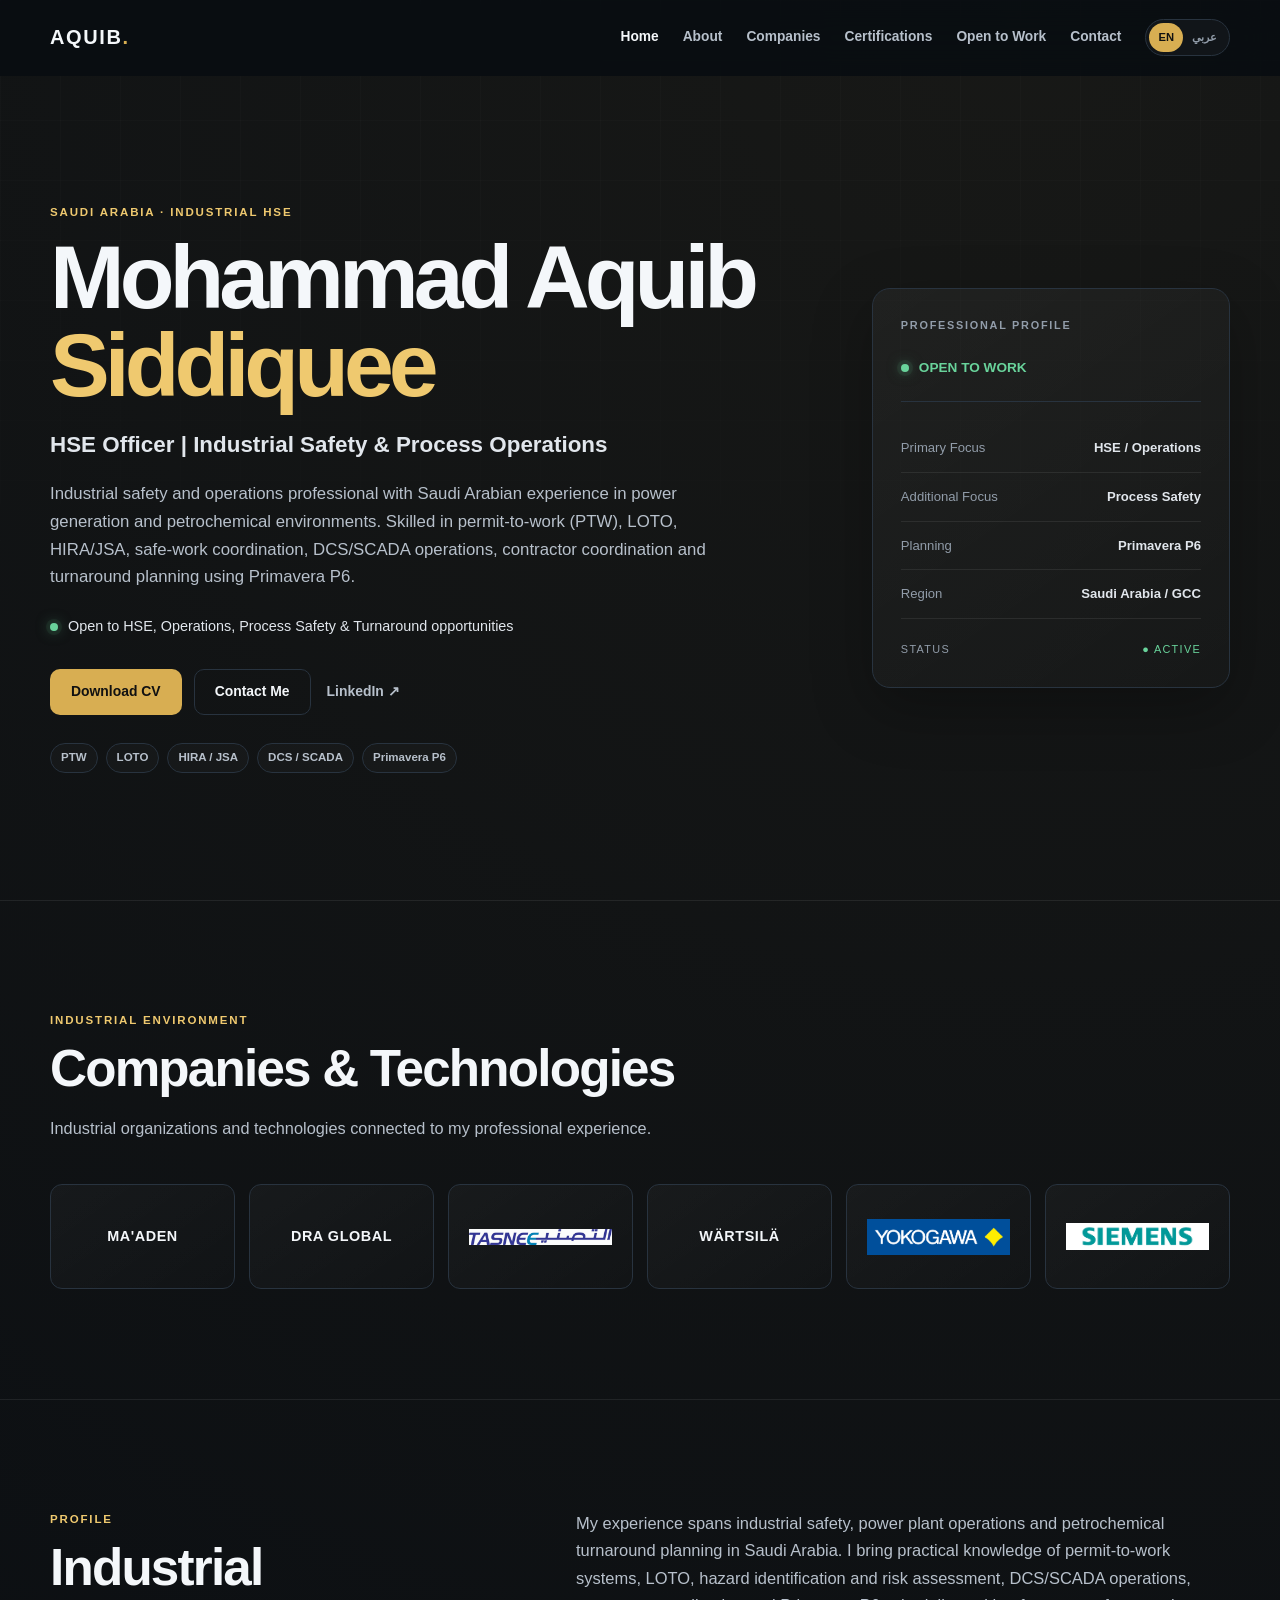
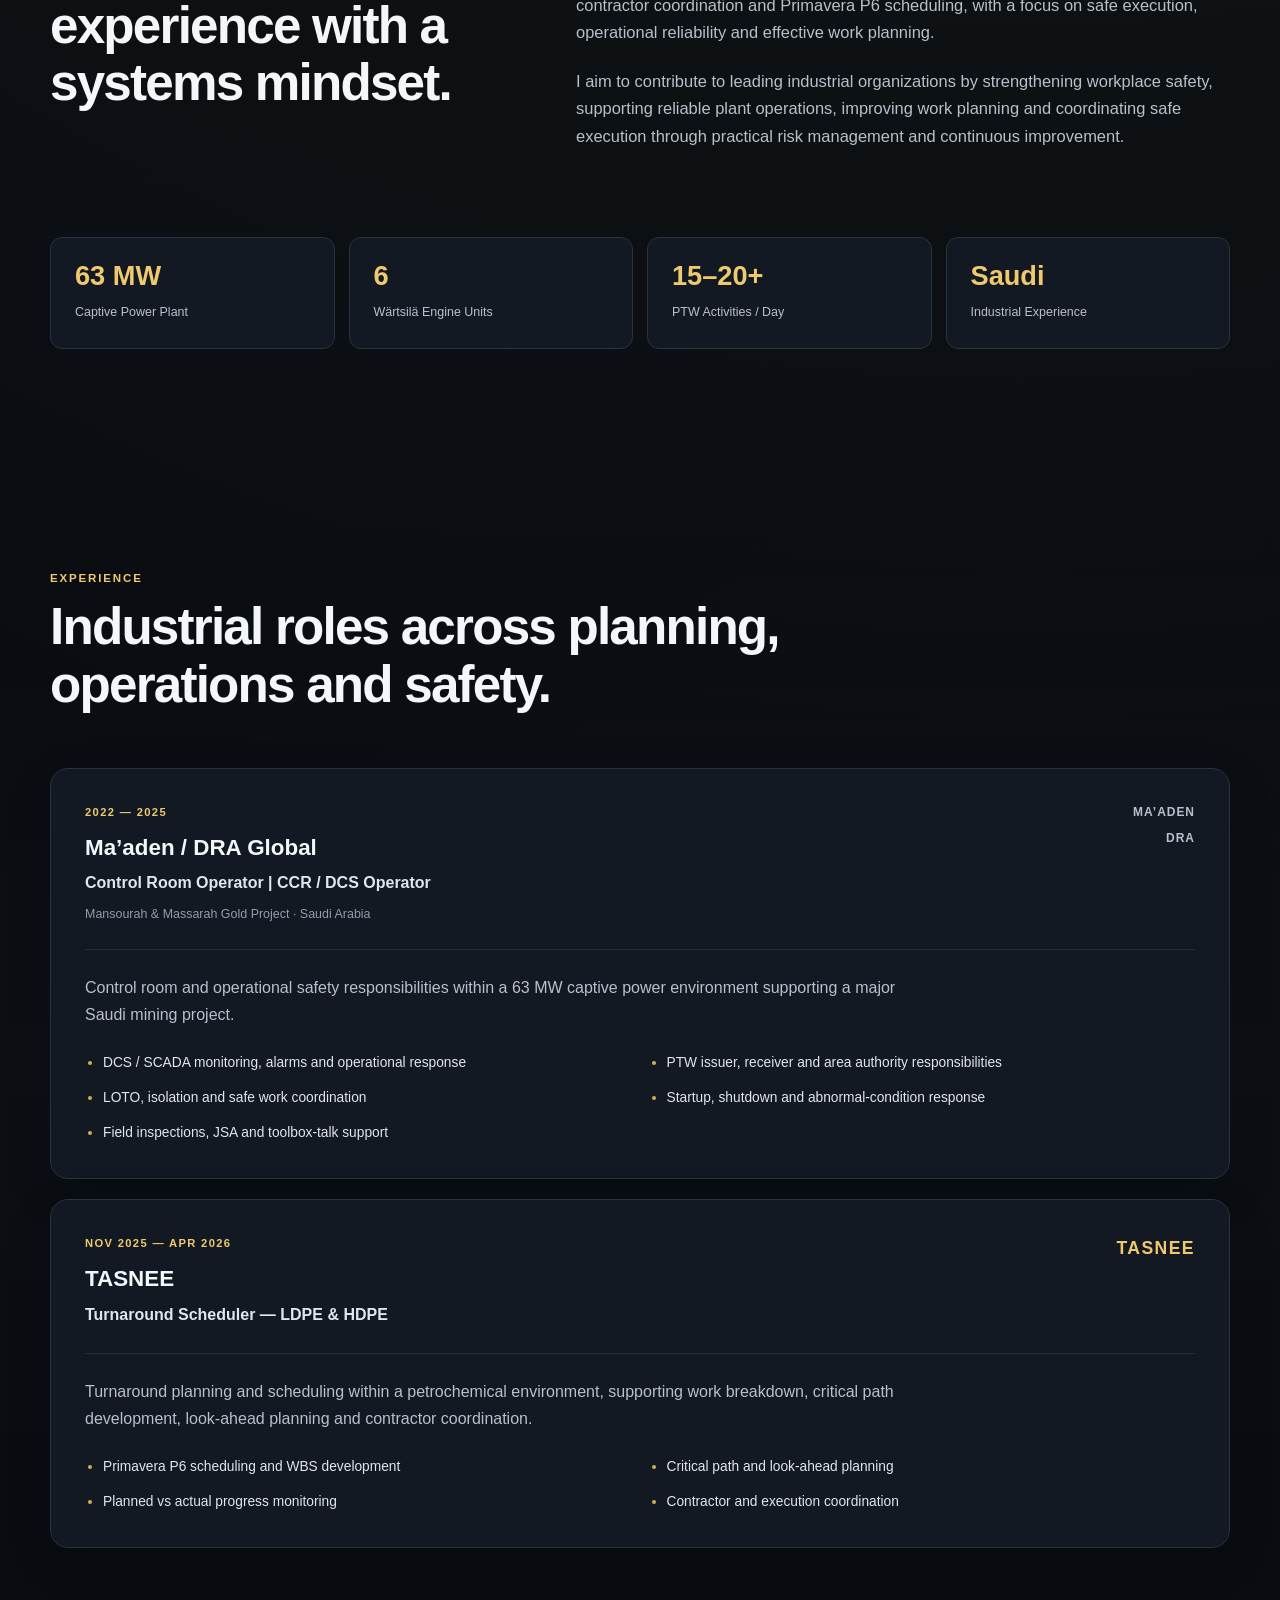
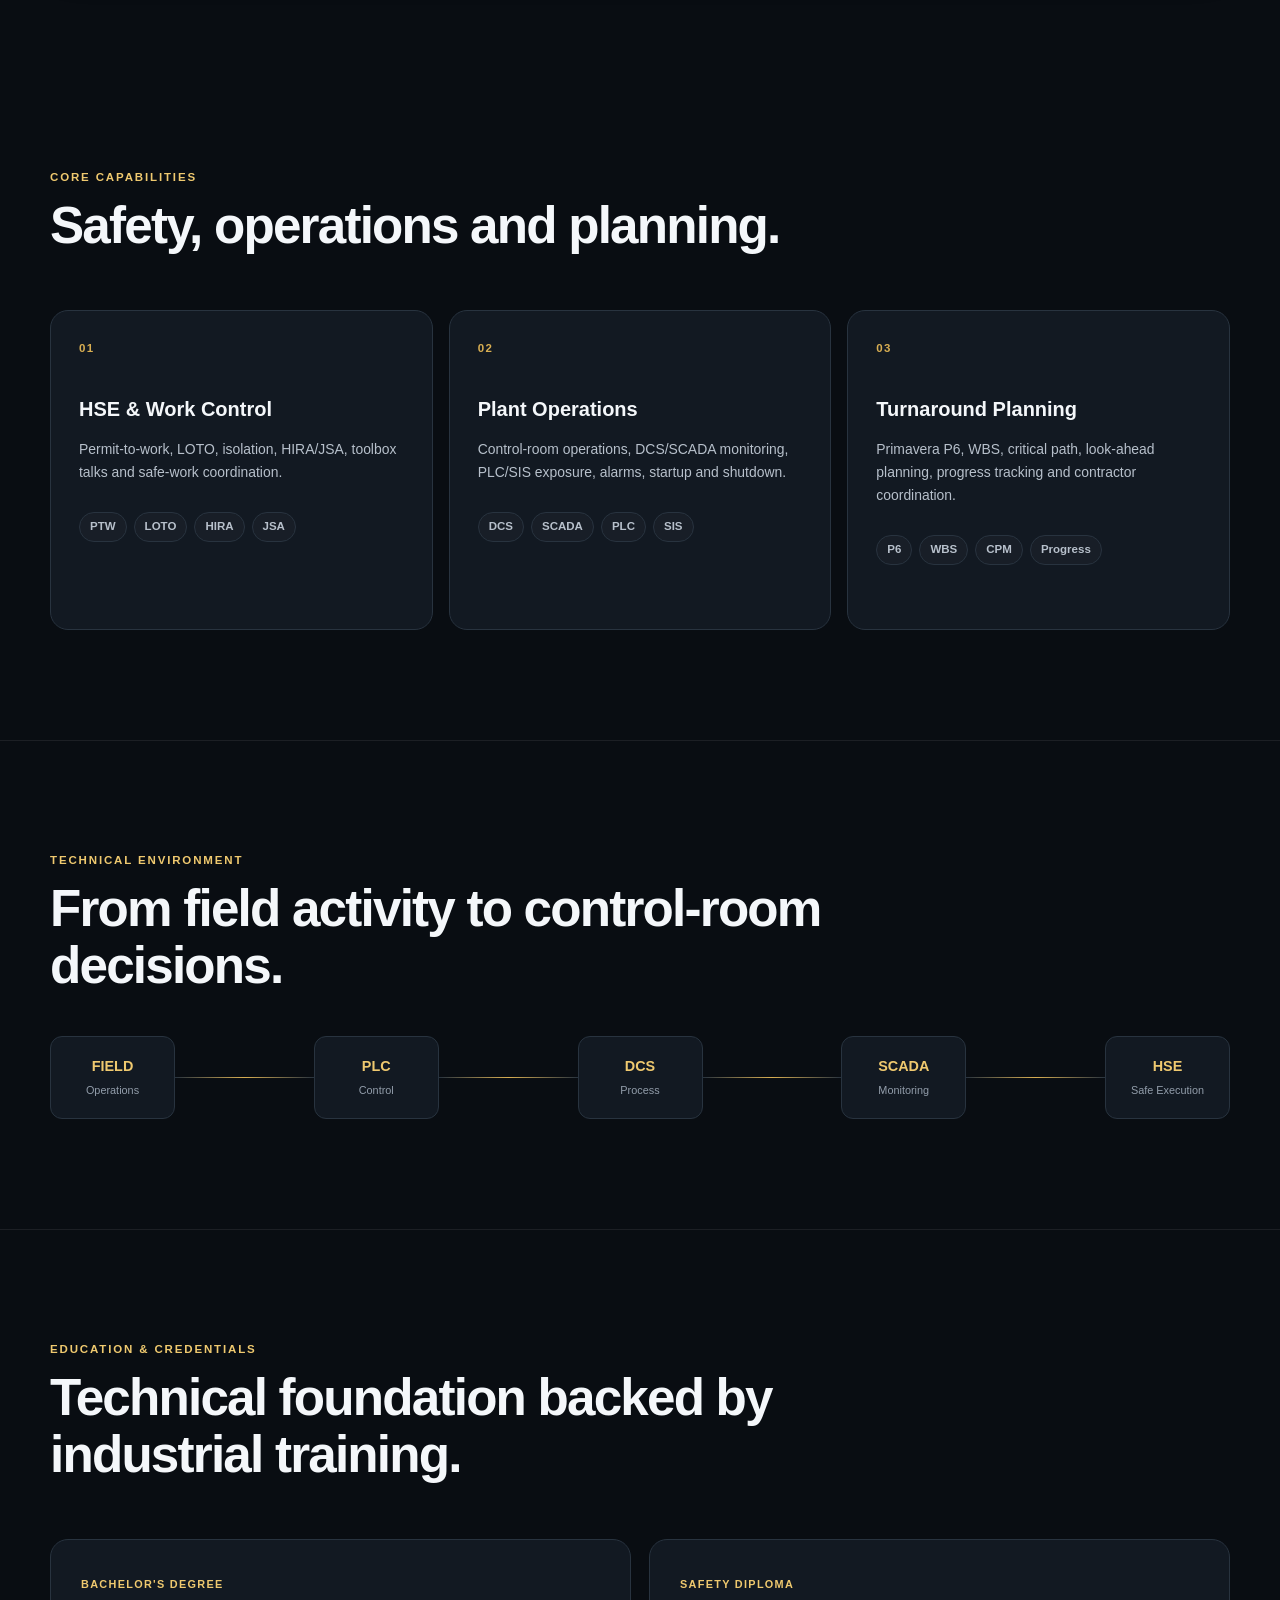
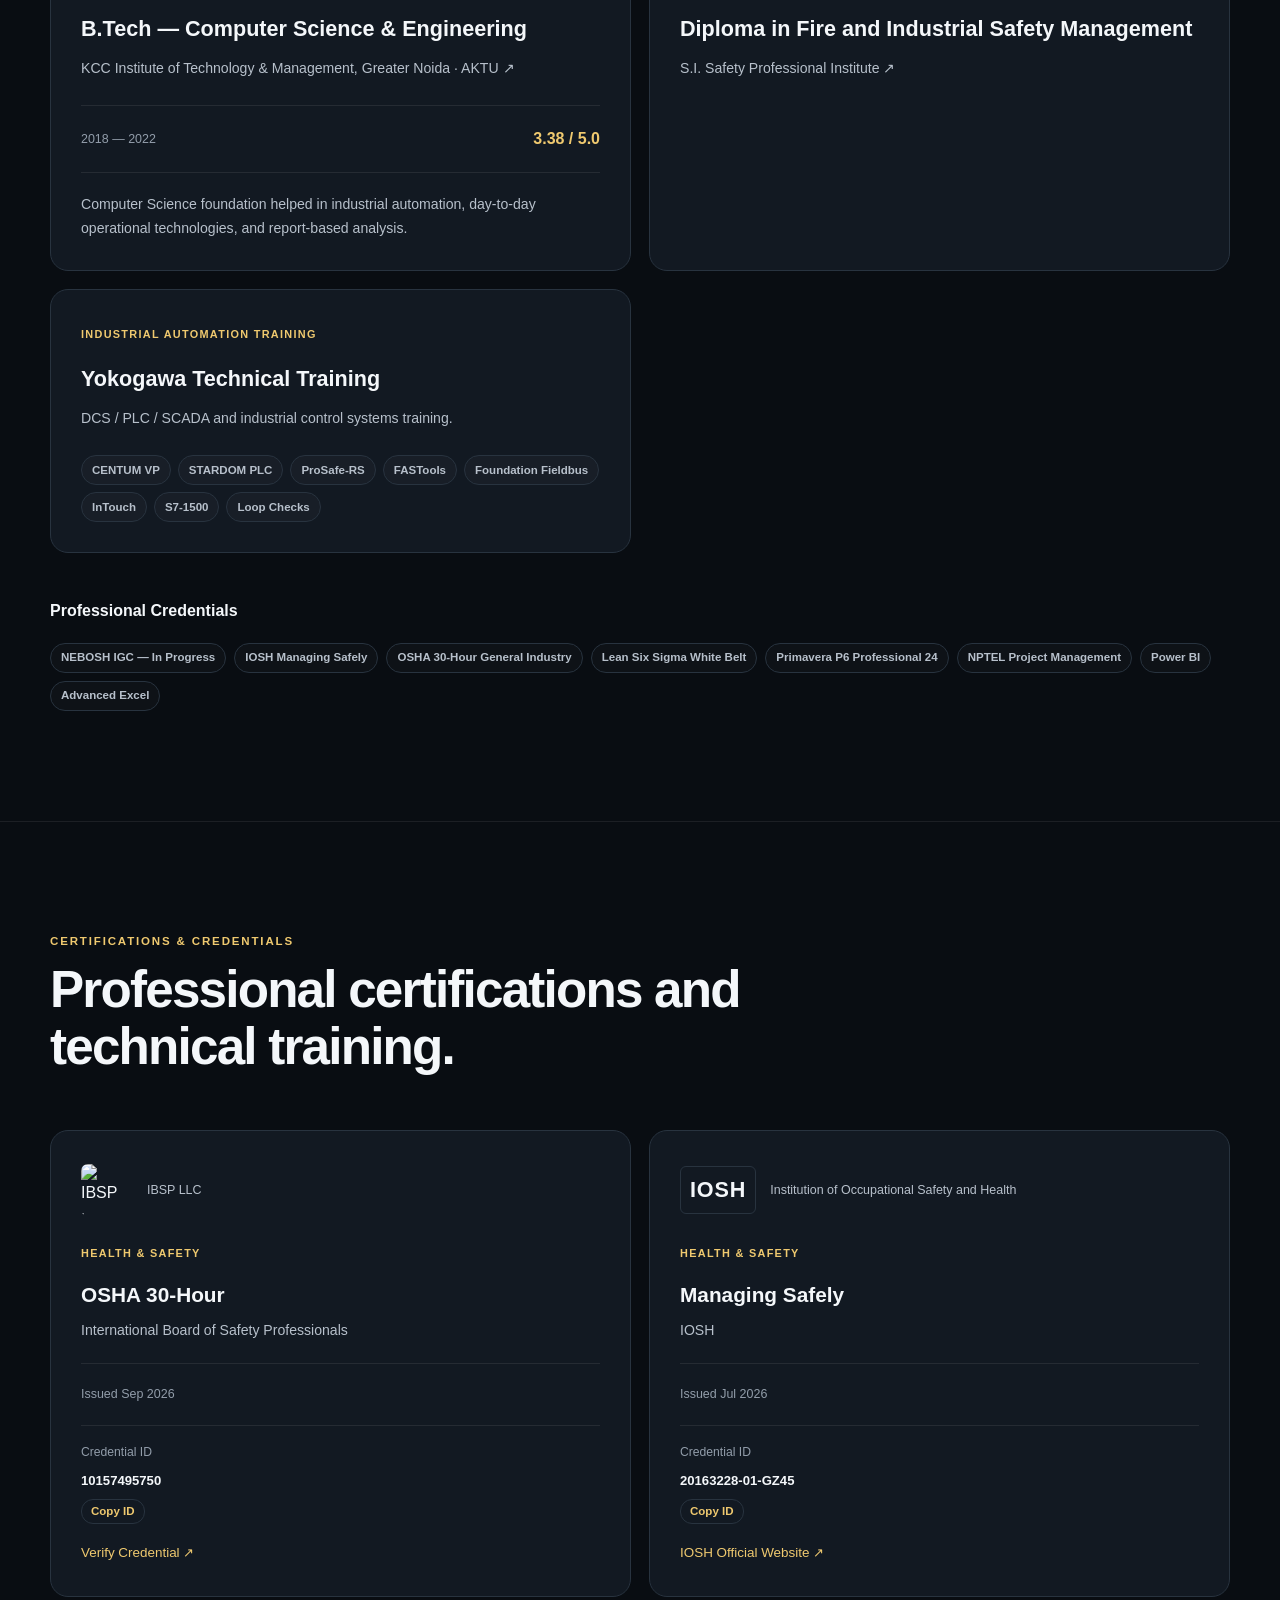
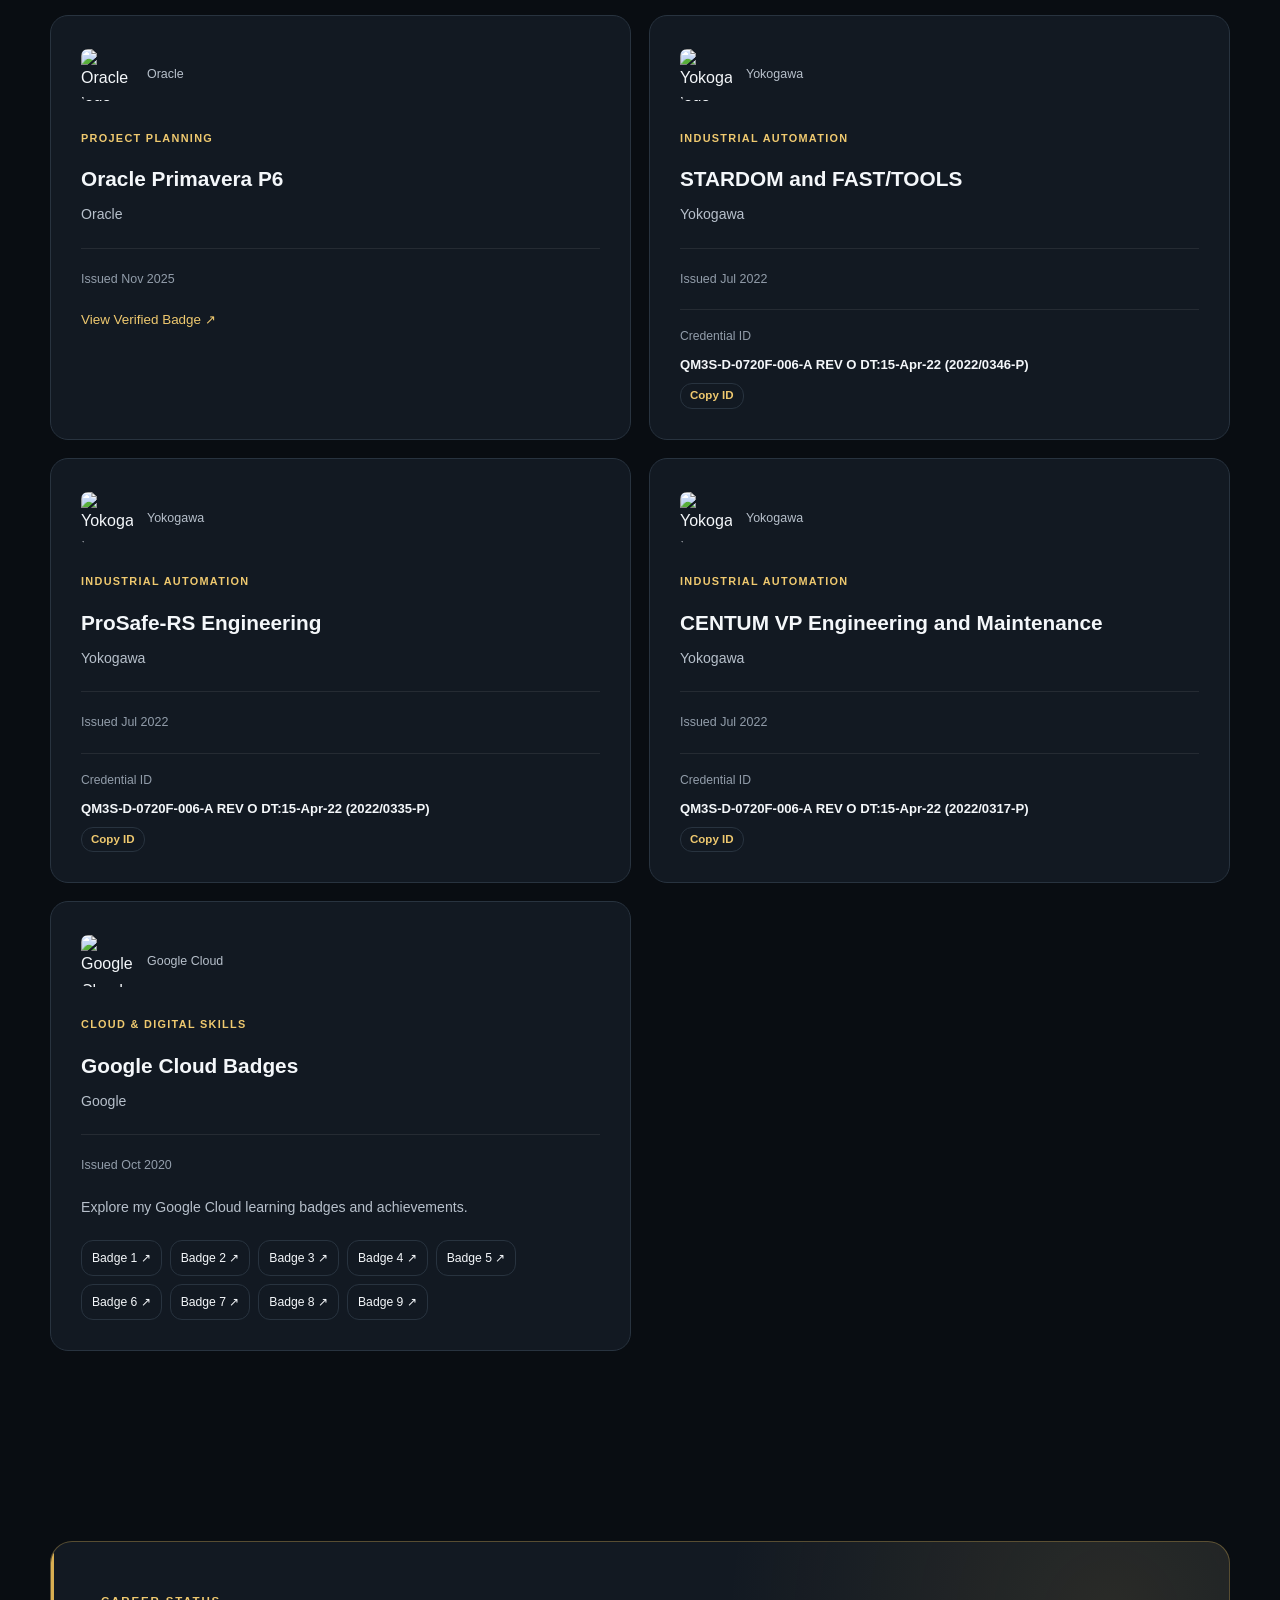
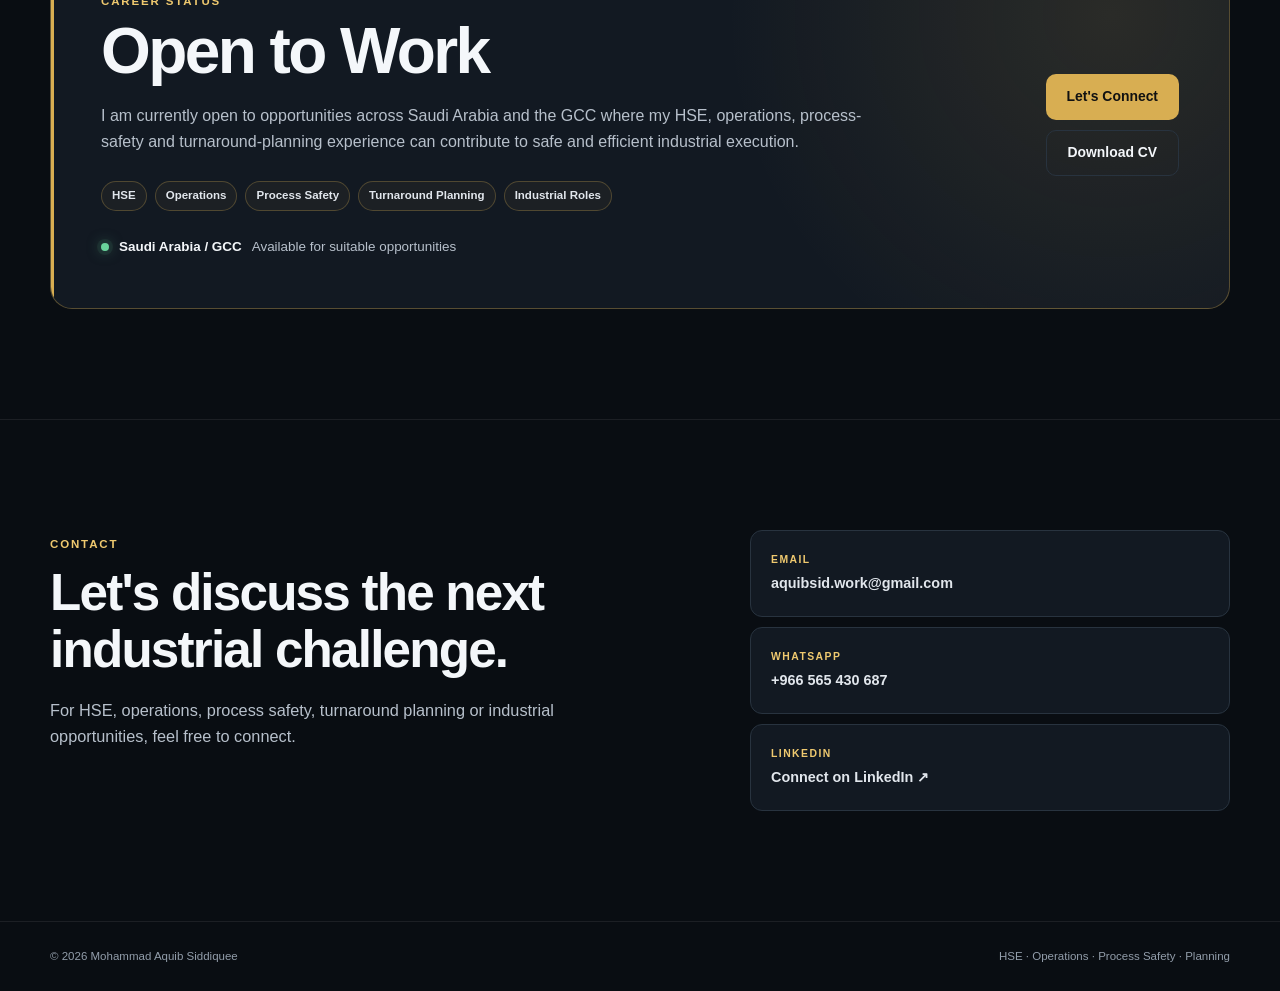
==== commit 2eedd616: "Update print statement from 'Hello' to 'Goodbye'" ====
--- a/index.html
+++ b/index.html
@@ -3,1588 +3,428 @@
 <head>
   <meta charset="UTF-8">
   <meta name="viewport" content="width=device-width, initial-scale=1.0">
-
+  <meta name="theme-color" content="#0c1117">
+  <meta name="description" content="Mohammad Aquib Siddiquee — HSE, industrial operations, process safety and turnaround planning professional with Saudi Arabia experience.">
   <title>Mohammad Aquib Siddiquee | HSE Officer | Operations | Planning</title>
-
-  <meta
-    name="description"
-    content="Mohammad Aquib Siddiquee — HSE, industrial operations, process safety and turnaround planning professional with Saudi Arabia experience."
-  >
-
   <link rel="icon" type="image/svg+xml" href="assets/icons/favicon.svg">
   <link rel="stylesheet" href="style.css">
   <script src="script.js" defer></script>
 </head>
 
 <body>
-
-  <!-- ================= HEADER ================= -->
-
-  <header class="site-header" id="siteHeader">
-    <div class="container nav-wrap">
-
-      <a href="#home" class="brand" aria-label="Aquib home">
-        AQUIB<span>.</span>
-      </a>
-
-      <button
-        class="nav-toggle"
-        id="navToggle"
-        type="button"
-        aria-controls="siteNav"
-        aria-expanded="false"
-        aria-label="Open navigation"
-      >
-        <span></span>
-        <span></span>
-        <span></span>
-      </button>
-
-      <nav class="site-nav" id="siteNav">
-
-        <a href="#home"
-           data-en="Home"
-           data-ar="الرئيسية">
-          Home
-        </a>
-
-        <a href="#about"
-           data-en="About"
-           data-ar="نبذة">
-          About
-        </a>
-
-        <a href="#experience"
-           data-en="Experience"
-           data-ar="الخبرة">
-          Experience
-        </a>
-
-        <a href="#capabilities"
-           data-en="Capabilities"
-           data-ar="المهارات">
-          Capabilities
-        </a>
-
-        <a href="#companies"
-           data-en="Companies"
-           data-ar="الشركات">
-          Companies
-        </a>
-
-        <a href="#education"
-           data-en="Education"
-           data-ar="التعليم">
-          Education
-        </a>
-
-        <a href="#certifications"
-           data-en="Certifications"
-           data-ar="الشهادات">
-          Certifications
-        </a>
-
-        <a href="#open-to-work"
-           data-en="Open to Work"
-           data-ar="متاح للعمل">
-          Open to Work
-        </a>
-
-        <a href="#contact"
-           data-en="Contact"
-           data-ar="تواصل">
-          Contact
-        </a>
-
-        <div class="language-switcher" aria-label="Language selection">
-          <button
-            class="lang-btn active"
-            type="button"
-            data-lang="en"
-            aria-label="English"
-          >
-            EN
-          </button>
-
-          <button
-            class="lang-btn"
-            type="button"
-            data-lang="ar"
-            aria-label="Arabic"
-          >
-            عربي
-          </button>
-        </div>
-
-      </nav>
-
-    </div>
-  </header>
-
-
-  <main>
-
-    <!-- ================= HERO ================= -->
-
-    <section class="hero section" id="home">
-
-      <div class="hero-grid container">
-
-        <div class="hero-content">
-
-          <div class="eyebrow"
-               data-en="SAUDI ARABIA · INDUSTRIAL HSE"
-               data-ar="المملكة العربية السعودية · السلامة الصناعية">
-            SAUDI ARABIA · INDUSTRIAL HSE
+<header class="site-header" id="siteHeader">
+  <div class="container nav-wrap">
+    <a href="#home" class="brand" aria-label="Aquib home">AQUIB<span>.</span></a>
+
+    <button class="nav-toggle" id="navToggle" type="button"
+      aria-controls="siteNav" aria-expanded="false" aria-label="Open navigation">
+      <span></span><span></span><span></span>
+    </button>
+
+    <nav class="site-nav" id="siteNav" aria-label="Main navigation">
+      <a href="#home" data-en="Home" data-ar="الرئيسية">Home</a>
+      <a href="#about" data-en="About" data-ar="نبذة">About</a>
+      <a href="#companies" data-en="Companies" data-ar="الشركات">Companies</a>
+      <a href="#certifications" data-en="Certifications" data-ar="الشهادات">Certifications</a>
+      <a href="#open-to-work" data-en="Open to Work" data-ar="متاح للعمل">Open to Work</a>
+      <a href="#contact" data-en="Contact" data-ar="تواصل">Contact</a>
+
+      <div class="language-switcher" aria-label="Language selection">
+        <button class="lang-btn active" type="button" data-lang="en" aria-label="English">EN</button>
+        <button class="lang-btn" type="button" data-lang="ar" aria-label="Arabic">عربي</button>
+      </div>
+    </nav>
+  </div>
+</header>
+
+<main>
+  <!-- HOME: text preserved -->
+  <section class="hero section" id="home">
+    <div class="hero-grid container">
+      <div class="hero-content">
+        <div class="eyebrow" data-en="SAUDI ARABIA · INDUSTRIAL HSE"
+          data-ar="المملكة العربية السعودية · السلامة الصناعية">
+          SAUDI ARABIA · INDUSTRIAL HSE
+        </div>
+
+        <h1>Mohammad Aquib <span>Siddiquee</span></h1>
+
+        <h2 data-en="HSE Officer | Industrial Safety & Process Operations"
+          data-ar="مسؤول سلامة | السلامة الصناعية وتشغيل العمليات">
+          HSE Officer | Industrial Safety & Process Operations
+        </h2>
+
+        <p data-en="Industrial safety and operations professional with Saudi Arabian experience in power generation and petrochemical environments. Skilled in permit-to-work (PTW), LOTO, HIRA/JSA, safe-work coordination, DCS/SCADA operations, contractor coordination and turnaround planning using Primavera P6."
+          data-ar="متخصص في السلامة الصناعية وتشغيل العمليات، مع خبرة مهنية في المملكة العربية السعودية في مجال توليد الطاقة والبيئات البتروكيماوية. يمتلك مهارات في تصاريح العمل (PTW)، والعزل والقفل ووضع البطاقات (LOTO)، وتحديد المخاطر وتقييمها (HIRA/JSA)، وتنسيق الأعمال الآمنة، وتشغيل أنظمة DCS/SCADA، وتنسيق المقاولين، وتخطيط أعمال الصيانة باستخدام Primavera P6.">
+          Industrial safety and operations professional with Saudi Arabian experience in power generation and petrochemical environments. Skilled in permit-to-work (PTW), LOTO, HIRA/JSA, safe-work coordination, DCS/SCADA operations, contractor coordination and turnaround planning using Primavera P6.
+        </p>
+
+        <div class="availability-line">
+          <span class="status-dot"></span>
+          <span data-en="Open to HSE, Operations, Process Safety & Turnaround opportunities"
+            data-ar="متاح لفرص السلامة والعمليات وسلامة العمليات وتخطيط أعمال الصيانة">
+            Open to HSE, Operations, Process Safety & Turnaround opportunities
+          </span>
+        </div>
+
+        <div class="hero-actions">
+          <a href="Mohammad-Aquib-Siddiquee-CV.pdf" class="btn btn-primary" download
+            data-en="Download CV" data-ar="تحميل السيرة الذاتية">Download CV</a>
+          <a href="#contact" class="btn btn-secondary"
+            data-en="Contact Me" data-ar="تواصل معي">Contact Me</a>
+          <a href="https://www.linkedin.com/in/mohammad-aquib-siddiquee-388b64162"
+            class="linkedin-link" target="_blank" rel="noopener noreferrer">LinkedIn ↗</a>
+        </div>
+
+        <div class="hero-tags">
+          <span>PTW</span><span>LOTO</span><span>HIRA / JSA</span>
+          <span>DCS / SCADA</span><span>Primavera P6</span>
+        </div>
+      </div>
+
+      <aside class="system-panel">
+        <div class="panel-label" data-en="PROFESSIONAL PROFILE" data-ar="الملف المهني">
+          PROFESSIONAL PROFILE
+        </div>
+        <div class="system-status">
+          <span class="status-dot"></span>
+          <strong data-en="OPEN TO WORK" data-ar="متاح للعمل">OPEN TO WORK</strong>
+        </div>
+        <div class="panel-divider"></div>
+        <div class="system-row">
+          <span data-en="Primary Focus" data-ar="التركيز الأساسي">Primary Focus</span>
+          <strong data-en="HSE / Operations" data-ar="السلامة / العمليات">HSE / Operations</strong>
+        </div>
+        <div class="system-row">
+          <span data-en="Additional Focus" data-ar="مجالات إضافية">Additional Focus</span>
+          <strong data-en="Process Safety" data-ar="سلامة العمليات">Process Safety</strong>
+        </div>
+        <div class="system-row">
+          <span data-en="Planning" data-ar="التخطيط">Planning</span>
+          <strong>Primavera P6</strong>
+        </div>
+        <div class="system-row">
+          <span data-en="Region" data-ar="المنطقة">Region</span>
+          <strong>Saudi Arabia / GCC</strong>
+        </div>
+        <div class="system-footer"><span>STATUS</span><span class="live-indicator">● ACTIVE</span></div>
+      </aside>
+    </div>
+  </section>
+
+  <!-- COMPANIES -->
+  <section class="companies section" id="companies">
+    <div class="container">
+      <div class="section-heading compact">
+        <div class="eyebrow" data-en="INDUSTRIAL ENVIRONMENT" data-ar="البيئة الصناعية">INDUSTRIAL ENVIRONMENT</div>
+        <h2 data-en="Companies & Technologies" data-ar="الشركات والتقنيات">Companies & Technologies</h2>
+        <p data-en="Industrial organizations and technologies connected to my professional experience."
+          data-ar="الشركات والتقنيات الصناعية المرتبطة بخبرتي المهنية.">
+          Industrial organizations and technologies connected to my professional experience.
+        </p>
+      </div>
+
+      <div class="logo-grid">
+        <a class="logo-tile" href="https://www.maaden.com/" target="_blank" rel="noopener noreferrer" aria-label="Ma'aden">
+          <img src="https://axvpvthrjz64.compat.objectstorage.me-jeddah-1.oraclecloud.com/maaden-website-assets/globals/maaden_english_secondary_logo_rgb_white-gold.svg" alt="Ma'aden">
+          <span class="logo-fallback" hidden>MA'ADEN</span>
+        </a>
+        <a class="logo-tile" href="https://www.draglobal.com/" target="_blank" rel="noopener noreferrer" aria-label="DRA Global">
+          <img src="https://www.draglobal.com/media/mjmlr13y/dra_logo-full_colour_rgb.png" alt="DRA Global">
+          <span class="logo-fallback" hidden>DRA GLOBAL</span>
+        </a>
+        <a class="logo-tile" href="https://www.tasnee.com/" target="_blank" rel="noopener noreferrer" aria-label="TASNEE">
+          <img src="TASNEE-LOGO.png" alt="TASNEE">
+          <span class="logo-fallback" hidden>TASNEE</span>
+        </a>
+        <a class="logo-tile" href="https://www.wartsila.com/" target="_blank" rel="noopener noreferrer" aria-label="Wärtsilä">
+          <img src="https://brandhub.wartsila.com/m/139119681d7a77dc/original/Wartsila-logo-color-positive.png" alt="Wärtsilä">
+          <span class="logo-fallback" hidden>WÄRTSILÄ</span>
+        </a>
+        <a class="logo-tile" href="https://www.yokogawa.com/" target="_blank" rel="noopener noreferrer" aria-label="Yokogawa">
+          <img src="YOKOGAWA-LOGO.png" alt="Yokogawa">
+          <span class="logo-fallback" hidden>YOKOGAWA</span>
+        </a>
+        <a class="logo-tile" href="https://www.siemens.com/" target="_blank" rel="noopener noreferrer" aria-label="Siemens">
+          <img src="SIEMENS-LOGO.png" alt="Siemens">
+          <span class="logo-fallback" hidden>SIEMENS</span>
+        </a>
+      </div>
+    </div>
+  </section>
+
+  <!-- ABOUT: text preserved -->
+  <section class="about section" id="about">
+    <div class="container two-column">
+      <div class="section-heading">
+        <div class="eyebrow" data-en="PROFILE" data-ar="الملف الشخصي">PROFILE</div>
+        <h2 data-en="Industrial experience with a systems mindset."
+          data-ar="خبرة صناعية بعقلية تعتمد على الأنظمة.">
+          Industrial experience with a systems mindset.
+        </h2>
+      </div>
+      <div class="about-content">
+        <p data-en="My experience spans industrial safety, power plant operations and petrochemical turnaround planning in Saudi Arabia. I bring practical knowledge of permit-to-work systems, LOTO, hazard identification and risk assessment, DCS/SCADA operations, contractor coordination and Primavera P6 scheduling, with a focus on safe execution, operational reliability and effective work planning."
+          data-ar="تمتد خبرتي لتشمل السلامة الصناعية، وتشغيل محطات الطاقة، وتخطيط أعمال الصيانة الشاملة في قطاع البتروكيماويات بالمملكة العربية السعودية. أمتلك معرفة عملية بأنظمة تصاريح العمل، والعزل والقفل ووضع البطاقات (LOTO)، وتحديد المخاطر وتقييمها، وتشغيل أنظمة DCS/SCADA، وتنسيق المقاولين، والجدولة باستخدام Primavera P6، مع التركيز على التنفيذ الآمن، وموثوقية العمليات، والتخطيط الفعّال للأعمال.">
+          My experience spans industrial safety, power plant operations and petrochemical turnaround planning in Saudi Arabia. I bring practical knowledge of permit-to-work systems, LOTO, hazard identification and risk assessment, DCS/SCADA operations, contractor coordination and Primavera P6 scheduling, with a focus on safe execution, operational reliability and effective work planning.
+        </p>
+        <p data-en="I aim to contribute to leading industrial organizations by strengthening workplace safety, supporting reliable plant operations, improving work planning and coordinating safe execution through practical risk management and continuous improvement."
+          data-ar="أسعى إلى المساهمة في تطوير أداء المؤسسات الصناعية الرائدة من خلال تعزيز السلامة في بيئة العمل، ودعم موثوقية تشغيل المصانع، وتحسين تخطيط الأعمال، وتنسيق التنفيذ الآمن عبر الإدارة العملية للمخاطر والتحسين المستمر.">
+          I aim to contribute to leading industrial organizations by strengthening workplace safety, supporting reliable plant operations, improving work planning and coordinating safe execution through practical risk management and continuous improvement.
+        </p>
+      </div>
+    </div>
+
+    <div class="container stats-grid">
+      <div class="stat-card"><strong>63 MW</strong><span data-en="Captive Power Plant" data-ar="محطة توليد طاقة">Captive Power Plant</span></div>
+      <div class="stat-card"><strong>6</strong><span data-en="Wärtsilä Engine Units" data-ar="وحدات محركات Wärtsilä">Wärtsilä Engine Units</span></div>
+      <div class="stat-card"><strong>15–20+</strong><span data-en="PTW Activities / Day" data-ar="تصاريح عمل يومياً">PTW Activities / Day</span></div>
+      <div class="stat-card"><strong>Saudi</strong><span data-en="Industrial Experience" data-ar="خبرة صناعية">Industrial Experience</span></div>
+    </div>
+  </section>
+
+  <!-- EXPERIENCE: Ma'aden / DRA first, then TASNEE -->
+  <section class="experience section" id="experience">
+    <div class="container">
+      <div class="section-heading">
+        <div class="eyebrow" data-en="EXPERIENCE" data-ar="الخبرة">EXPERIENCE</div>
+        <h2 data-en="Industrial roles across planning, operations and safety."
+          data-ar="خبرات صناعية في التخطيط والعمليات والسلامة.">
+          Industrial roles across planning, operations and safety.
+        </h2>
+      </div>
+
+      <div class="experience-list">
+        <article class="experience-card">
+          <div class="experience-top">
+            <div>
+              <span class="experience-date">2022 — 2025</span>
+              <h3>Ma’aden / DRA Global</h3>
+              <h4 data-en="Control Room Operator | CCR / DCS Operator"
+                data-ar="مشغل غرفة التحكم | مشغل CCR / DCS">
+                Control Room Operator | CCR / DCS Operator
+              </h4>
+              <span class="project-label">Mansourah & Massarah Gold Project · Saudi Arabia</span>
+            </div>
+            <div class="company-marks"><span>MA’ADEN</span><span>DRA</span></div>
           </div>
-
-          <h1>
-            Mohammad Aquib
-            <span>Siddiquee</span>
-          </h1>
-
-          <h2
-            data-en="HSE Officer | Industrial Safety & Process Operations"
-            data-ar="مسؤول سلامة | السلامة الصناعية وتشغيل العمليات">
-            HSE Officer | Industrial Safety & Process Operations
-          </h2>
-
-          <p
-  data-en="Industrial safety and operations professional with Saudi Arabian experience in power generation and petrochemical environments. Skilled in permit-to-work (PTW), LOTO, HIRA/JSA, safe-work coordination, DCS/SCADA operations, contractor coordination and turnaround planning using Primavera P6."
-  data-ar="متخصص في السلامة الصناعية وتشغيل العمليات، مع خبرة مهنية في المملكة العربية السعودية في مجال توليد الطاقة والبيئات البتروكيماوية. يمتلك مهارات في تصاريح العمل (PTW)، والعزل والقفل ووضع البطاقات (LOTO)، وتحديد المخاطر وتقييمها (HIRA/JSA)، وتنسيق الأعمال الآمنة، وتشغيل أنظمة DCS/SCADA، وتنسيق المقاولين، وتخطيط أعمال الصيانة باستخدام Primavera P6.">
-  Industrial safety and operations professional with Saudi Arabian experience
-  in power generation and petrochemical environments. Skilled in
-  permit-to-work (PTW), LOTO, HIRA/JSA, safe-work coordination, DCS/SCADA
-  operations, contractor coordination and turnaround planning using
-  Primavera P6.
-</p>
-
-          <div class="availability-line">
-            <span class="status-dot"></span>
-
-            <span
-              data-en="Open to HSE, Operations, Process Safety & Turnaround opportunities"
-              data-ar="متاح لفرص السلامة والعمليات وسلامة العمليات وتخطيط أعمال الصيانة">
-              Open to HSE, Operations, Process Safety & Turnaround opportunities
-            </span>
+          <p data-en="Control room and operational safety responsibilities within a 63 MW captive power environment supporting a major Saudi mining project."
+            data-ar="مسؤوليات تشغيل غرفة التحكم والسلامة التشغيلية ضمن بيئة محطة طاقة بقدرة 63 ميجاواط تدعم مشروع تعدين رئيسي في المملكة العربية السعودية.">
+            Control room and operational safety responsibilities within a 63 MW captive power environment supporting a major Saudi mining project.
+          </p>
+          <ul class="experience-points">
+            <li data-en="DCS / SCADA monitoring, alarms and operational response" data-ar="مراقبة DCS / SCADA والإنذارات والاستجابة التشغيلية">DCS / SCADA monitoring, alarms and operational response</li>
+            <li data-en="PTW issuer, receiver and area authority responsibilities" data-ar="مسؤوليات إصدار واستلام تصاريح العمل وسلطة المنطقة">PTW issuer, receiver and area authority responsibilities</li>
+            <li data-en="LOTO, isolation and safe work coordination" data-ar="العزل LOTO وتنسيق العمل الآمن">LOTO, isolation and safe work coordination</li>
+            <li data-en="Startup, shutdown and abnormal-condition response" data-ar="التشغيل والإيقاف والاستجابة للحالات غير الطبيعية">Startup, shutdown and abnormal-condition response</li>
+            <li data-en="Field inspections, JSA and toolbox-talk support" data-ar="الجولات الميدانية ودعم JSA واجتماعات Toolbox Talk">Field inspections, JSA and toolbox-talk support</li>
+          </ul>
+        </article>
+
+        <article class="experience-card">
+          <div class="experience-top">
+            <div>
+              <span class="experience-date">NOV 2025 — APR 2026</span>
+              <h3>TASNEE</h3>
+              <h4 data-en="Turnaround Scheduler — LDPE & HDPE" data-ar="مخطط أعمال الصيانة — LDPE و HDPE">
+                Turnaround Scheduler — LDPE & HDPE
+              </h4>
+            </div>
+            <div class="company-mark text-mark">TASNEE</div>
           </div>
-
-          <div class="hero-actions">
-
-            <a
-              href="Mohammad-Aquib-Siddiquee-CV.pdf"
-              class="btn btn-primary"
-              download
-              data-en="Download CV"
-              data-ar="تحميل السيرة الذاتية">
-              Download CV
-            </a>
-
-            <a
-              href="#contact"
-              class="btn btn-secondary"
-              data-en="Contact Me"
-              data-ar="تواصل معي">
-              Contact Me
-            </a>
-
-            <a
-              href="https://www.linkedin.com/in/mohammad-aquib-siddiquee-388b64162"
-              class="linkedin-link"
-              target="_blank"
-              rel="noopener noreferrer"
-              aria-label="LinkedIn profile"
-            >
-              LinkedIn ↗
-            </a>
-
+          <p data-en="Turnaround planning and scheduling within a petrochemical environment, supporting work breakdown, critical path development, look-ahead planning and contractor coordination."
+            data-ar="التخطيط والجدولة لأعمال الصيانة في بيئة بتروكيماوية، مع دعم تقسيم الأعمال والمسار الحرج والتخطيط المستقبلي وتنسيق المقاولين.">
+            Turnaround planning and scheduling within a petrochemical environment, supporting work breakdown, critical path development, look-ahead planning and contractor coordination.
+          </p>
+          <ul class="experience-points">
+            <li data-en="Primavera P6 scheduling and WBS development" data-ar="إعداد الجداول الزمنية وWBS باستخدام Primavera P6">Primavera P6 scheduling and WBS development</li>
+            <li data-en="Critical path and look-ahead planning" data-ar="تخطيط المسار الحرج والخطط المستقبلية">Critical path and look-ahead planning</li>
+            <li data-en="Planned vs actual progress monitoring" data-ar="متابعة التقدم المخطط مقابل الفعلي">Planned vs actual progress monitoring</li>
+            <li data-en="Contractor and execution coordination" data-ar="تنسيق المقاولين والتنفيذ">Contractor and execution coordination</li>
+          </ul>
+        </article>
+      </div>
+    </div>
+  </section>
+
+  <!-- CAPABILITIES -->
+  <section class="capabilities section" id="capabilities">
+    <div class="container">
+      <div class="section-heading">
+        <div class="eyebrow" data-en="CORE CAPABILITIES" data-ar="المهارات الأساسية">CORE CAPABILITIES</div>
+        <h2 data-en="Safety, operations and planning." data-ar="السلامة والعمليات والتخطيط.">Safety, operations and planning.</h2>
+      </div>
+      <div class="capability-grid">
+        <article class="capability-card"><div class="capability-number">01</div><h3 data-en="HSE & Work Control" data-ar="السلامة والتحكم في العمل">HSE & Work Control</h3><p data-en="Permit-to-work, LOTO, isolation, HIRA/JSA, toolbox talks and safe-work coordination." data-ar="تصاريح العمل، LOTO، العزل، HIRA/JSA، اجتماعات Toolbox Talk وتنسيق العمل الآمن.">Permit-to-work, LOTO, isolation, HIRA/JSA, toolbox talks and safe-work coordination.</p><div class="skill-tags"><span>PTW</span><span>LOTO</span><span>HIRA</span><span>JSA</span></div></article>
+        <article class="capability-card"><div class="capability-number">02</div><h3 data-en="Plant Operations" data-ar="تشغيل المصانع">Plant Operations</h3><p data-en="Control-room operations, DCS/SCADA monitoring, PLC/SIS exposure, alarms, startup and shutdown." data-ar="تشغيل غرف التحكم، مراقبة DCS/SCADA، خبرة PLC/SIS، الإنذارات والتشغيل والإيقاف.">Control-room operations, DCS/SCADA monitoring, PLC/SIS exposure, alarms, startup and shutdown.</p><div class="skill-tags"><span>DCS</span><span>SCADA</span><span>PLC</span><span>SIS</span></div></article>
+        <article class="capability-card"><div class="capability-number">03</div><h3 data-en="Turnaround Planning" data-ar="تخطيط أعمال الصيانة">Turnaround Planning</h3><p data-en="Primavera P6, WBS, critical path, look-ahead planning, progress tracking and contractor coordination." data-ar="Primavera P6، هيكل تقسيم العمل، المسار الحرج، التخطيط المستقبلي، متابعة التقدم وتنسيق المقاولين.">Primavera P6, WBS, critical path, look-ahead planning, progress tracking and contractor coordination.</p><div class="skill-tags"><span>P6</span><span>WBS</span><span>CPM</span><span>Progress</span></div></article>
+      </div>
+    </div>
+  </section>
+
+  <!-- TECHNICAL ENVIRONMENT -->
+  <section class="systems section">
+    <div class="container">
+      <div class="section-heading compact">
+        <div class="eyebrow" data-en="TECHNICAL ENVIRONMENT" data-ar="البيئة التقنية">TECHNICAL ENVIRONMENT</div>
+        <h2 data-en="From field activity to control-room decisions." data-ar="من النشاط الميداني إلى قرارات غرفة التحكم.">From field activity to control-room decisions.</h2>
+      </div>
+      <div class="system-flow">
+        <div class="flow-node"><span>FIELD</span><small>Operations</small></div><div class="flow-line"></div>
+        <div class="flow-node"><span>PLC</span><small>Control</small></div><div class="flow-line"></div>
+        <div class="flow-node"><span>DCS</span><small>Process</small></div><div class="flow-line"></div>
+        <div class="flow-node"><span>SCADA</span><small>Monitoring</small></div><div class="flow-line"></div>
+        <div class="flow-node"><span>HSE</span><small>Safe Execution</small></div>
+      </div>
+    </div>
+  </section>
+
+  <!-- EDUCATION -->
+  <section class="education section" id="education">
+    <div class="container">
+      <div class="section-heading">
+        <div class="eyebrow" data-en="EDUCATION & CREDENTIALS" data-ar="التعليم والشهادات">EDUCATION & CREDENTIALS</div>
+        <h2 data-en="Technical foundation backed by industrial training." data-ar="أساس تقني مدعوم بالتدريب الصناعي.">Technical foundation backed by industrial training.</h2>
+      </div>
+      <div class="education-grid">
+        <article class="education-card"><span class="education-type">BACHELOR'S DEGREE</span><h3>B.Tech — Computer Science & Engineering</h3><p>KCC Institute of Technology & Management, Greater Noida · <a href="https://aktu.ac.in/" target="_blank" rel="noopener noreferrer">AKTU ↗</a></p><div class="education-meta"><span>2018 — 2022</span><strong>3.38 / 5.0</strong></div><p class="education-description">Computer Science foundation helped in industrial automation, day-to-day operational technologies, and report-based analysis.</p></article>
+        <article class="education-card"><span class="education-type">SAFETY DIPLOMA</span><h3 data-en="Diploma in Fire and Industrial Safety Management" data-ar="دبلوم إدارة السلامة من الحرائق والسلامة الصناعية">Diploma in Fire and Industrial Safety Management</h3><p><a href="https://sispiindia.com/" target="_blank" rel="noopener noreferrer">S.I. Safety Professional Institute ↗</a></p></article>
+        <article class="education-card"><span class="education-type">INDUSTRIAL AUTOMATION TRAINING</span><h3>Yokogawa Technical Training</h3><p>DCS / PLC / SCADA and industrial control systems training.</p><div class="training-tags"><span>CENTUM VP</span><span>STARDOM PLC</span><span>ProSafe-RS</span><span>FASTools</span><span>Foundation Fieldbus</span><span>InTouch</span><span>S7-1500</span><span>Loop Checks</span></div></article>
+      </div>
+      <div class="credentials">
+        <h3 data-en="Professional Credentials" data-ar="الشهادات المهنية">Professional Credentials</h3>
+        <div class="credential-list"><span>NEBOSH IGC — In Progress</span><span>IOSH Managing Safely</span><span>OSHA 30-Hour General Industry</span><span>Lean Six Sigma White Belt</span><span>Primavera P6 Professional 24</span><span>NPTEL Project Management</span><span>Power BI</span><span>Advanced Excel</span></div>
+      </div>
+    </div>
+  </section>
+
+  <!-- CERTIFICATIONS: compact cards -->
+  <section class="certifications section" id="certifications">
+    <div class="container">
+      <div class="section-heading">
+        <div class="eyebrow" data-en="CERTIFICATIONS & CREDENTIALS" data-ar="الشهادات والمؤهلات">CERTIFICATIONS & CREDENTIALS</div>
+        <h2 data-en="Professional certifications and technical training." data-ar="الشهادات المهنية والتدريب التقني.">Professional certifications and technical training.</h2>
+      </div>
+
+      <div class="certification-grid">
+        <article class="certification-card">
+          <div class="certification-issuer"><img class="issuer-logo issuer-logo-square" src="https://media.licdn.com/dms/image/v2/D560BAQGHf1MXHLDuKA/company-logo_100_100/company-logo_100_100/0/1706158573140?e=1793836800&v=beta&t=KCtOLPTJQQdllhzIs8YPRtE33RENYFt_Kzutlpa_ulw" alt="IBSP logo"><span class="issuer-name">IBSP LLC</span></div>
+          <span class="certification-type">HEALTH & SAFETY</span><h3>OSHA 30-Hour</h3><p class="certification-provider">International Board of Safety Professionals</p>
+          <div class="certification-meta"><span>Issued Sep 2026</span></div>
+          <div class="certification-id"><span>Credential ID</span><strong>10157495750</strong><button type="button" class="copy-credential" data-copy-value="10157495750">Copy ID</button></div>
+          <a class="certification-link" href="https://portal.ibspusa.org/check/certificate" target="_blank" rel="noopener noreferrer">Verify Credential ↗</a>
+        </article>
+
+        <article class="certification-card">
+          <div class="certification-issuer"><span class="issuer-text-logo iosh-logo">IOSH</span><span class="issuer-name">Institution of Occupational Safety and Health</span></div>
+          <span class="certification-type">HEALTH & SAFETY</span><h3>Managing Safely</h3><p class="certification-provider">IOSH</p>
+          <div class="certification-meta"><span>Issued Jul 2026</span></div>
+          <div class="certification-id"><span>Credential ID</span><strong>20163228-01-GZ45</strong><button type="button" class="copy-credential" data-copy-value="20163228-01-GZ45">Copy ID</button></div>
+          <a class="certification-link" href="https://iosh.com/" target="_blank" rel="noopener noreferrer">IOSH Official Website ↗</a>
+        </article>
+
+        <article class="certification-card">
+          <div class="certification-issuer"><img class="issuer-logo issuer-logo-square" src="https://cdn.simpleicons.org/oracle/F80000" alt="Oracle logo"><span class="issuer-name">Oracle</span></div>
+          <span class="certification-type">PROJECT PLANNING</span><h3>Oracle Primavera P6</h3><p class="certification-provider">Oracle</p>
+          <div class="certification-meta"><span>Issued Nov 2025</span></div>
+          <a class="certification-link" href="https://catalog-education.oracle.com/ords/certview/sharebadge?id=491712C1922A7115387730846658059A387B9B795D65068F4C4C4A9816B8B6DB" target="_blank" rel="noopener noreferrer">View Verified Badge ↗</a>
+        </article>
+
+        <article class="certification-card">
+          <div class="certification-issuer"><img class="issuer-logo issuer-logo-square" src="https://cdn.simpleicons.org/yokogawa/DA291C" alt="Yokogawa logo"><span class="issuer-name">Yokogawa</span></div>
+          <span class="certification-type">INDUSTRIAL AUTOMATION</span><h3>STARDOM and FAST/TOOLS</h3><p class="certification-provider">Yokogawa</p>
+          <div class="certification-meta"><span>Issued Jul 2022</span></div>
+          <div class="certification-id"><span>Credential ID</span><strong>QM3S-D-0720F-006-A REV O DT:15-Apr-22 (2022/0346-P)</strong><button type="button" class="copy-credential" data-copy-value="QM3S-D-0720F-006-A REV O DT:15-Apr-22 (2022/0346-P)">Copy ID</button></div>
+        </article>
+
+        <article class="certification-card">
+          <div class="certification-issuer"><img class="issuer-logo issuer-logo-square" src="https://cdn.simpleicons.org/yokogawa/DA291C" alt="Yokogawa logo"><span class="issuer-name">Yokogawa</span></div>
+          <span class="certification-type">INDUSTRIAL AUTOMATION</span><h3>ProSafe-RS Engineering</h3><p class="certification-provider">Yokogawa</p>
+          <div class="certification-meta"><span>Issued Jul 2022</span></div>
+          <div class="certification-id"><span>Credential ID</span><strong>QM3S-D-0720F-006-A REV O DT:15-Apr-22 (2022/0335-P)</strong><button type="button" class="copy-credential" data-copy-value="QM3S-D-0720F-006-A REV O DT:15-Apr-22 (2022/0335-P)">Copy ID</button></div>
+        </article>
+
+        <article class="certification-card">
+          <div class="certification-issuer"><img class="issuer-logo issuer-logo-square" src="https://cdn.simpleicons.org/yokogawa/DA291C" alt="Yokogawa logo"><span class="issuer-name">Yokogawa</span></div>
+          <span class="certification-type">INDUSTRIAL AUTOMATION</span><h3>CENTUM VP Engineering and Maintenance</h3><p class="certification-provider">Yokogawa</p>
+          <div class="certification-meta"><span>Issued Jul 2022</span></div>
+          <div class="certification-id"><span>Credential ID</span><strong>QM3S-D-0720F-006-A REV O DT:15-Apr-22 (2022/0317-P)</strong><button type="button" class="copy-credential" data-copy-value="QM3S-D-0720F-006-A REV O DT:15-Apr-22 (2022/0317-P)">Copy ID</button></div>
+        </article>
+
+        <article class="certification-card">
+          <div class="certification-issuer"><img class="issuer-logo issuer-logo-square" src="https://cdn.simpleicons.org/googlecloud/4285F4" alt="Google Cloud logo"><span class="issuer-name">Google Cloud</span></div>
+          <span class="certification-type">CLOUD & DIGITAL SKILLS</span><h3>Google Cloud Badges</h3><p class="certification-provider">Google</p>
+          <div class="certification-meta"><span>Issued Oct 2020</span></div>
+          <p class="certification-description">Explore my Google Cloud learning badges and achievements.</p>
+          <div class="certification-badges">
+            <a href="https://www.skills.google/public_profiles/32e1b639-e210-40f9-9685-abc1d9d8de83/badges/523300" target="_blank" rel="noopener noreferrer">Badge 1 ↗</a>
+            <a href="https://www.skills.google/public_profiles/32e1b639-e210-40f9-9685-abc1d9d8de83/badges/513269" target="_blank" rel="noopener noreferrer">Badge 2 ↗</a>
+            <a href="https://www.skills.google/public_profiles/32e1b639-e210-40f9-9685-abc1d9d8de83/badges/509038" target="_blank" rel="noopener noreferrer">Badge 3 ↗</a>
+            <a href="https://www.skills.google/public_profiles/32e1b639-e210-40f9-9685-abc1d9d8de83/badges/504606" target="_blank" rel="noopener noreferrer">Badge 4 ↗</a>
+            <a href="https://www.skills.google/public_profiles/32e1b639-e210-40f9-9685-abc1d9d8de83/badges/495052" target="_blank" rel="noopener noreferrer">Badge 5 ↗</a>
+            <a href="https://www.skills.google/public_profiles/32e1b639-e210-40f9-9685-abc1d9d8de83/badges/474752" target="_blank" rel="noopener noreferrer">Badge 6 ↗</a>
+            <a href="https://www.skills.google/public_profiles/32e1b639-e210-40f9-9685-abc1d9d8de83/badges/470131" target="_blank" rel="noopener noreferrer">Badge 7 ↗</a>
+            <a href="https://www.skills.google/public_profiles/32e1b639-e210-40f9-9685-abc1d9d8de83/badges/448541" target="_blank" rel="noopener noreferrer">Badge 8 ↗</a>
+            <a href="https://www.skills.google/public_profiles/32e1b639-e210-40f9-9685-abc1d9d8de83/badges/409888" target="_blank" rel="noopener noreferrer">Badge 9 ↗</a>
           </div>
-
-          <div class="hero-tags">
-
-            <span>PTW</span>
-            <span>LOTO</span>
-            <span>HIRA / JSA</span>
-            <span>DCS / SCADA</span>
-            <span>Primavera P6</span>
-
-          </div>
-
-        </div>
-
-
-        <!-- HERO STATUS PANEL -->
-
-        <aside class="system-panel">
-
-          <div class="panel-label"
-               data-en="PROFESSIONAL PROFILE"
-               data-ar="الملف المهني">
-            PROFESSIONAL PROFILE
-          </div>
-
-        <div class="system-status">
-  <span class="status-dot"></span>
-  <strong
-    data-en="OPEN TO WORK"
-    data-ar="متاح للعمل">
-    OPEN TO WORK
-  </strong>
+        </article>
+      </div>
+    </div>
+  </section>
+
+  <!-- OPEN TO WORK -->
+  <section class="open-to-work section" id="open-to-work">
+    <div class="container">
+      <div class="open-work-card">
+        <div class="open-work-content">
+          <div class="eyebrow" data-en="CAREER STATUS" data-ar="الحالة المهنية">CAREER STATUS</div>
+          <h2 data-en="Open to Work" data-ar="متاح للعمل">Open to Work</h2>
+          <p data-en="I am currently open to opportunities across Saudi Arabia and the GCC where my HSE, operations, process-safety and turnaround-planning experience can contribute to safe and efficient industrial execution."
+            data-ar="أنا متاح حالياً للفرص في المملكة العربية السعودية ودول مجلس التعاون، حيث يمكن لخبرتي في السلامة والعمليات وسلامة العمليات وتخطيط أعمال الصيانة أن تساهم في تنفيذ الأعمال الصناعية بأمان وكفاءة.">
+            I am currently open to opportunities across Saudi Arabia and the GCC where my HSE, operations, process-safety and turnaround-planning experience can contribute to safe and efficient industrial execution.
+          </p>
+          <div class="open-role-list"><span>HSE</span><span>Operations</span><span>Process Safety</span><span>Turnaround Planning</span><span>Industrial Roles</span></div>
+          <div class="open-work-location"><span class="status-dot"></span><strong>Saudi Arabia / GCC</strong><span>Available for suitable opportunities</span></div>
+        </div>
+        <div class="open-work-action">
+          <a href="#contact" class="btn btn-primary" data-en="Let's Connect" data-ar="لنتواصل">Let's Connect</a>
+          <a href="Mohammad-Aquib-Siddiquee-CV.pdf" class="btn btn-outline" download data-en="Download CV" data-ar="تحميل السيرة الذاتية">Download CV</a>
+        </div>
+      </div>
+    </div>
+  </section>
+
+  <!-- CONTACT -->
+  <section class="contact section" id="contact">
+    <div class="container contact-grid">
+      <div class="section-heading">
+        <div class="eyebrow" data-en="CONTACT" data-ar="تواصل">CONTACT</div>
+        <h2 data-en="Let's discuss the next industrial challenge." data-ar="لنتحدث عن التحدي الصناعي القادم.">Let's discuss the next industrial challenge.</h2>
+        <p data-en="For HSE, operations, process safety, turnaround planning or industrial opportunities, feel free to connect."
+          data-ar="للفرص في السلامة أو العمليات أو سلامة العمليات أو تخطيط أعمال الصيانة أو المجالات الصناعية، لا تتردد في التواصل.">
+          For HSE, operations, process safety, turnaround planning or industrial opportunities, feel free to connect.
+        </p>
+      </div>
+      <div class="contact-links">
+        <a href="mailto:aquibsid.work@gmail.com" class="contact-item"><span class="contact-label">EMAIL</span><strong>aquibsid.work@gmail.com</strong></a>
+        <a href="https://wa.me/966565430687" target="_blank" rel="noopener noreferrer" class="contact-item"><span class="contact-label">WHATSAPP</span><strong>+966 565 430 687</strong></a>
+        <a href="https://www.linkedin.com/in/mohammad-aquib-siddiquee-388b64162" target="_blank" rel="noopener noreferrer" class="contact-item"><span class="contact-label">LINKEDIN</span><strong>Connect on LinkedIn ↗</strong></a>
+      </div>
+    </div>
+  </section>
+</main>
+
+<div class="mobile-contact-bar">
+  <a href="mailto:aquibsid.work@gmail.com" data-en="Email" data-ar="البريد">Email</a>
+  <a href="https://wa.me/966565430687" target="_blank" rel="noopener noreferrer" data-en="WhatsApp" data-ar="واتساب">WhatsApp</a>
+  <a href="#open-to-work" data-en="Open to Work" data-ar="متاح للعمل">Open to Work</a>
 </div>
 
-          <div class="panel-divider"></div>
-
-          <div class="system-row">
-            <span
-              data-en="Primary Focus"
-              data-ar="التركيز الأساسي">
-              Primary Focus
-            </span>
-
-            <strong
-              data-en="HSE / Operations"
-              data-ar="السلامة / العمليات">
-              HSE / Operations
-            </strong>
-          </div>
-
-          <div class="system-row">
-            <span
-              data-en="Additional Focus"
-              data-ar="مجالات إضافية">
-              Additional Focus
-            </span>
-
-            <strong
-              data-en="Process Safety"
-              data-ar="سلامة العمليات">
-              Process Safety
-            </strong>
-          </div>
-
-          <div class="system-row">
-            <span
-              data-en="Planning"
-              data-ar="التخطيط">
-              Planning
-            </span>
-
-            <strong>Primavera P6</strong>
-          </div>
-
-          <div class="system-row">
-            <span
-              data-en="Region"
-              data-ar="المنطقة">
-              Region
-            </span>
-
-            <strong>Saudi Arabia / GCC</strong>
-          </div>
-
-          <div class="system-footer">
-            <span>STATUS</span>
-            <span class="live-indicator">● ACTIVE</span>
-          </div>
-
-        </aside>
-
-      </div>
-
-    </section>
-
-
-    <!-- ================= COMPANIES ================= -->
-
-    <section class="companies section" id="companies">
-
-      <div class="container">
-
-        <div class="section-heading compact">
-
-          <div class="eyebrow"
-               data-en="INDUSTRIAL ENVIRONMENT"
-               data-ar="البيئة الصناعية">
-            INDUSTRIAL ENVIRONMENT
-          </div>
-
-          <h2
-            data-en="Companies & Technologies"
-            data-ar="الشركات والتقنيات">
-            Companies & Technologies
-          </h2>
-
-          <p
-            data-en="Industrial organizations and technologies connected to my professional experience."
-            data-ar="الشركات والتقنيات الصناعية المرتبطة بخبرتي المهنية.">
-            Industrial organizations and technologies connected to my
-            professional experience.
-          </p>
-
-        </div>
-
-
-        <div class="logo-grid">
-
-          <!-- Ma'aden -->
-
-          <a
-            class="logo-tile"
-            href="https://www.maaden.com/"
-            target="_blank"
-            rel="noopener noreferrer"
-            aria-label="Ma'aden"
-          >
-            <img
-              src="https://axvpvthrjz64.compat.objectstorage.me-jeddah-1.oraclecloud.com/maaden-website-assets/globals/maaden_english_secondary_logo_rgb_white-gold.svg"
-              alt="Ma'aden"
-            >
-            <span class="logo-fallback" hidden>MA'ADEN</span>
-          </a>
-
-
-          <!-- DRA Global -->
-
-          <a
-            class="logo-tile"
-            href="https://www.draglobal.com/"
-            target="_blank"
-            rel="noopener noreferrer"
-            aria-label="DRA Global"
-          >
-            <img
-              src="https://www.draglobal.com/media/mjmlr13y/dra_logo-full_colour_rgb.png"
-              alt="DRA Global"
-            >
-            <span class="logo-fallback" hidden>DRA GLOBAL</span>
-          </a>
-
-
-          <!-- TASNEE -->
-
-          <a
-            class="logo-tile"
-            href="https://www.tasnee.com/"
-            target="_blank"
-            rel="noopener noreferrer"
-            aria-label="TASNEE"
-          >
-            <img
-              src="TASNEE-LOGO.png"
-              alt="TASNEE"
-            >
-            <span class="logo-fallback" hidden>TASNEE</span>
-          </a>
-
-
-          <!-- Wärtsilä -->
-
-          <a
-            class="logo-tile"
-            href="https://www.wartsila.com/"
-            target="_blank"
-            rel="noopener noreferrer"
-            aria-label="Wärtsilä"
-          >
-            <img
-              src="https://brandhub.wartsila.com/m/139119681d7a77dc/original/Wartsila-logo-color-positive.png"
-              alt="Wärtsilä"
-            >
-            <span class="logo-fallback" hidden>WÄRTSILÄ</span>
-          </a>
-
-
-          <!-- Yokogawa -->
-
-          <a
-            class="logo-tile"
-            href="https://www.yokogawa.com/"
-            target="_blank"
-            rel="noopener noreferrer"
-            aria-label="Yokogawa"
-          >
-            <img
-              src="YOKOGAWA-LOGO.png"
-              alt="Yokogawa"
-            >
-            <span class="logo-fallback" hidden>YOKOGAWA</span>
-          </a>
-
-
-          <!-- Siemens -->
-
-          <a
-            class="logo-tile"
-            href="https://www.siemens.com/"
-            target="_blank"
-            rel="noopener noreferrer"
-            aria-label="Siemens"
-          >
-            <img
-              src="SIEMENS-LOGO.png"
-              alt="Siemens"
-            >
-            <span class="logo-fallback" hidden>SIEMENS</span>
-          </a>
-
-        </div>
-
-      </div>
-
-    </section>
-
-
-    <!-- ================= ABOUT ================= -->
-
-    <section class="about section" id="about">
-
-      <div class="container two-column">
-
-        <div class="section-heading">
-
-          <div class="eyebrow"
-               data-en="PROFILE"
-               data-ar="الملف الشخصي">
-            PROFILE
-          </div>
-
-          <h2
-            data-en="Industrial experience with a systems mindset."
-            data-ar="خبرة صناعية بعقلية تعتمد على الأنظمة.">
-            Industrial experience with a systems mindset.
-          </h2>
-
-        </div>
-
-
-        <div class="about-content">
-
-         <p
-  data-en="My experience spans industrial safety, power plant operations and petrochemical turnaround planning in Saudi Arabia. I bring practical knowledge of permit-to-work systems, LOTO, hazard identification and risk assessment, DCS/SCADA operations, contractor coordination and Primavera P6 scheduling, with a focus on safe execution, operational reliability and effective work planning."
-  data-ar="تمتد خبرتي لتشمل السلامة الصناعية، وتشغيل محطات الطاقة، وتخطيط أعمال الصيانة الشاملة في قطاع البتروكيماويات بالمملكة العربية السعودية. أمتلك معرفة عملية بأنظمة تصاريح العمل، والعزل والقفل ووضع البطاقات (LOTO)، وتحديد المخاطر وتقييمها، وتشغيل أنظمة DCS/SCADA، وتنسيق المقاولين، والجدولة باستخدام Primavera P6، مع التركيز على التنفيذ الآمن، وموثوقية العمليات، والتخطيط الفعّال للأعمال.">
-  My experience spans industrial safety, power plant operations and
-  petrochemical turnaround planning in Saudi Arabia. I bring practical
-  knowledge of permit-to-work systems, LOTO, hazard identification and risk
-  assessment, DCS/SCADA operations, contractor coordination and Primavera P6
-  scheduling, with a focus on safe execution, operational reliability and
-  effective work planning.
-</p>
-
-         <p
-  data-en="I aim to contribute to leading industrial organizations by strengthening workplace safety, supporting reliable plant operations, improving work planning and coordinating safe execution through practical risk management and continuous improvement."
-  data-ar="أسعى إلى المساهمة في تطوير أداء المؤسسات الصناعية الرائدة من خلال تعزيز السلامة في بيئة العمل، ودعم موثوقية تشغيل المصانع، وتحسين تخطيط الأعمال، وتنسيق التنفيذ الآمن عبر الإدارة العملية للمخاطر والتحسين المستمر.">
-  I aim to contribute to leading industrial organizations by strengthening
-  workplace safety, supporting reliable plant operations, improving work
-  planning and coordinating safe execution through practical risk management
-  and continuous improvement.
-</p>
-
-        </div>
-
-      </div>
-
-
-      <div class="container stats-grid">
-
-        <div class="stat-card">
-          <strong>63 MW</strong>
-          <span
-            data-en="Captive Power Plant"
-            data-ar="محطة توليد طاقة">
-            Captive Power Plant
-          </span>
-        </div>
-
-        <div class="stat-card">
-          <strong>6</strong>
-          <span
-            data-en="Wärtsilä Engine Units"
-            data-ar="وحدات محركات Wärtsilä">
-            Wärtsilä Engine Units
-          </span>
-        </div>
-
-        <div class="stat-card">
-          <strong>15–20+</strong>
-          <span
-            data-en="PTW Activities / Day"
-            data-ar="تصاريح عمل يومياً">
-            PTW Activities / Day
-          </span>
-        </div>
-
-        <div class="stat-card">
-          <strong>Saudi</strong>
-          <span
-            data-en="Industrial Experience"
-            data-ar="خبرة صناعية">
-            Industrial Experience
-          </span>
-        </div>
-
-      </div>
-
-    </section>
-
-
-    <!-- ================= EXPERIENCE ================= -->
-
-    <section class="experience section" id="experience">
-
-      <div class="container">
-
-        <div class="section-heading">
-
-          <div class="eyebrow"
-               data-en="EXPERIENCE"
-               data-ar="الخبرة">
-            EXPERIENCE
-          </div>
-
-          <h2
-            data-en="Industrial roles across planning, operations and safety."
-            data-ar="خبرات صناعية في التخطيط والعمليات والسلامة.">
-            Industrial roles across planning, operations and safety.
-          </h2>
-
-        </div>
-
-
-        <div class="experience-list">
-
-
-          <!-- TASNEE -->
-
-          <article class="experience-card">
-
-            <div class="experience-top">
-
-              <div>
-
-                <span class="experience-date">
-                  NOV 2025 — APR 2026
-                </span>
-
-                <h3>TASNEE</h3>
-
-                <h4
-                  data-en="Turnaround Scheduler — LDPE & HDPE"
-                  data-ar="مخطط أعمال الصيانة — LDPE و HDPE">
-                  Turnaround Scheduler — LDPE & HDPE
-                </h4>
-
-              </div>
-
-              <div class="company-mark text-mark">
-                TASNEE
-              </div>
-
-            </div>
-
-
-            <p
-              data-en="Turnaround planning and scheduling within a petrochemical environment, supporting work breakdown, critical path development, look-ahead planning and contractor coordination."
-              data-ar="التخطيط والجدولة لأعمال الصيانة في بيئة بتروكيماوية، مع دعم تقسيم الأعمال والمسار الحرج والتخطيط المستقبلي وتنسيق المقاولين.">
-              Turnaround planning and scheduling within a petrochemical
-              environment, supporting work breakdown, critical path
-              development, look-ahead planning and contractor coordination.
-            </p>
-
-
-            <ul class="experience-points">
-
-              <li
-                data-en="Primavera P6 scheduling and WBS development"
-                data-ar="إعداد الجداول الزمنية وWBS باستخدام Primavera P6">
-                Primavera P6 scheduling and WBS development
-              </li>
-
-              <li
-                data-en="Critical path and look-ahead planning"
-                data-ar="تخطيط المسار الحرج والخطط المستقبلية">
-                Critical path and look-ahead planning
-              </li>
-
-              <li
-                data-en="Planned vs actual progress monitoring"
-                data-ar="متابعة التقدم المخطط مقابل الفعلي">
-                Planned vs actual progress monitoring
-              </li>
-
-              <li
-                data-en="Contractor and execution coordination"
-                data-ar="تنسيق المقاولين والتنفيذ">
-                Contractor and execution coordination
-              </li>
-
-            </ul>
-
-          </article>
-
-
-          <!-- MAADEN / DRA -->
-
-          <article class="experience-card">
-
-            <div class="experience-top">
-
-              <div>
-
-                <span class="experience-date">
-                  2022 — 2025
-                </span>
-
-                <h3>Ma’aden / DRA Global</h3>
-
-                <h4
-                  data-en="Control Room Operator | CCR / DCS Operator"
-                  data-ar="مشغل غرفة التحكم | مشغل CCR / DCS">
-                  Control Room Operator | CCR / DCS Operator
-                </h4>
-
-                <span class="project-label">
-                  Mansourah & Massarah Gold Project · Saudi Arabia
-                </span>
-
-              </div>
-
-              <div class="company-marks">
-
-                <span>MA’ADEN</span>
-                <span>DRA</span>
-
-              </div>
-
-            </div>
-
-
-            <p
-              data-en="Control room and operational safety responsibilities within a 63 MW captive power environment supporting a major Saudi mining project."
-              data-ar="مسؤوليات تشغيل غرفة التحكم والسلامة التشغيلية ضمن بيئة محطة طاقة بقدرة 63 ميجاواط تدعم مشروع تعدين رئيسي في المملكة العربية السعودية.">
-              Control room and operational safety responsibilities within a
-              63 MW captive power environment supporting a major Saudi mining
-              project.
-            </p>
-
-
-            <ul class="experience-points">
-
-              <li
-                data-en="DCS / SCADA monitoring, alarms and operational response"
-                data-ar="مراقبة DCS / SCADA والإنذارات والاستجابة التشغيلية">
-                DCS / SCADA monitoring, alarms and operational response
-              </li>
-
-              <li
-                data-en="PTW issuer, receiver and area authority responsibilities"
-                data-ar="مسؤوليات إصدار واستلام تصاريح العمل وسلطة المنطقة">
-                PTW issuer, receiver and area authority responsibilities
-              </li>
-
-              <li
-                data-en="LOTO, isolation and safe work coordination"
-                data-ar="العزل LOTO وتنسيق العمل الآمن">
-                LOTO, isolation and safe work coordination
-              </li>
-
-              <li
-                data-en="Startup, shutdown and abnormal-condition response"
-                data-ar="التشغيل والإيقاف والاستجابة للحالات غير الطبيعية">
-                Startup, shutdown and abnormal-condition response
-              </li>
-
-              <li
-                data-en="Field inspections, JSA and toolbox-talk support"
-                data-ar="الجولات الميدانية ودعم JSA واجتماعات Toolbox Talk">
-                Field inspections, JSA and toolbox-talk support
-              </li>
-
-            </ul>
-
-          </article>
-
-        </div>
-
-      </div>
-
-    </section>
-
-
-    <!-- ================= CAPABILITIES ================= -->
-
-    <section class="capabilities section" id="capabilities">
-
-      <div class="container">
-
-        <div class="section-heading">
-
-          <div class="eyebrow"
-               data-en="CORE CAPABILITIES"
-               data-ar="المهارات الأساسية">
-            CORE CAPABILITIES
-          </div>
-
-          <h2
-            data-en="Safety, operations and planning."
-            data-ar="السلامة والعمليات والتخطيط.">
-            Safety, operations and planning.
-          </h2>
-
-        </div>
-
-
-        <div class="capability-grid">
-
-          <article class="capability-card">
-
-            <div class="capability-number">01</div>
-
-            <h3
-              data-en="HSE & Work Control"
-              data-ar="السلامة والتحكم في العمل">
-              HSE & Work Control
-            </h3>
-
-            <p
-              data-en="Permit-to-work, LOTO, isolation, HIRA/JSA, toolbox talks and safe-work coordination."
-              data-ar="تصاريح العمل، LOTO، العزل، HIRA/JSA، اجتماعات Toolbox Talk وتنسيق العمل الآمن.">
-              Permit-to-work, LOTO, isolation, HIRA/JSA, toolbox talks and
-              safe-work coordination.
-            </p>
-
-            <div class="skill-tags">
-              <span>PTW</span>
-              <span>LOTO</span>
-              <span>HIRA</span>
-              <span>JSA</span>
-            </div>
-
-          </article>
-
-
-          <article class="capability-card">
-
-            <div class="capability-number">02</div>
-
-            <h3
-              data-en="Plant Operations"
-              data-ar="تشغيل المصانع">
-              Plant Operations
-            </h3>
-
-            <p
-              data-en="Control-room operations, DCS/SCADA monitoring, PLC/SIS exposure, alarms, startup and shutdown."
-              data-ar="تشغيل غرف التحكم، مراقبة DCS/SCADA، خبرة PLC/SIS، الإنذارات والتشغيل والإيقاف.">
-              Control-room operations, DCS/SCADA monitoring, PLC/SIS
-              exposure, alarms, startup and shutdown.
-            </p>
-
-            <div class="skill-tags">
-              <span>DCS</span>
-              <span>SCADA</span>
-              <span>PLC</span>
-              <span>SIS</span>
-            </div>
-
-          </article>
-
-
-          <article class="capability-card">
-
-            <div class="capability-number">03</div>
-
-            <h3
-              data-en="Turnaround Planning"
-              data-ar="تخطيط أعمال الصيانة">
-              Turnaround Planning
-            </h3>
-
-            <p
-              data-en="Primavera P6, WBS, critical path, look-ahead planning, progress tracking and contractor coordination."
-              data-ar="Primavera P6، هيكل تقسيم العمل، المسار الحرج، التخطيط المستقبلي، متابعة التقدم وتنسيق المقاولين.">
-              Primavera P6, WBS, critical path, look-ahead planning,
-              progress tracking and contractor coordination.
-            </p>
-
-            <div class="skill-tags">
-              <span>P6</span>
-              <span>WBS</span>
-              <span>CPM</span>
-              <span>Progress</span>
-            </div>
-
-          </article>
-
-        </div>
-
-      </div>
-
-    </section>
-
-
-    <!-- ================= SYSTEMS ================= -->
-
-    <section class="systems section">
-
-      <div class="container">
-
-        <div class="section-heading compact">
-
-          <div class="eyebrow"
-               data-en="TECHNICAL ENVIRONMENT"
-               data-ar="البيئة التقنية">
-            TECHNICAL ENVIRONMENT
-          </div>
-
-          <h2
-            data-en="From field activity to control-room decisions."
-            data-ar="من النشاط الميداني إلى قرارات غرفة التحكم.">
-            From field activity to control-room decisions.
-          </h2>
-
-        </div>
-
-
-        <div class="system-flow">
-
-          <div class="flow-node">
-            <span>FIELD</span>
-            <small>Operations</small>
-          </div>
-
-          <div class="flow-line"></div>
-
-          <div class="flow-node">
-            <span>PLC</span>
-            <small>Control</small>
-          </div>
-
-          <div class="flow-line"></div>
-
-          <div class="flow-node">
-            <span>DCS</span>
-            <small>Process</small>
-          </div>
-
-          <div class="flow-line"></div>
-
-          <div class="flow-node">
-            <span>SCADA</span>
-            <small>Monitoring</small>
-          </div>
-
-          <div class="flow-line"></div>
-
-          <div class="flow-node">
-            <span>HSE</span>
-            <small>Safe Execution</small>
-          </div>
-
-        </div>
-
-      </div>
-
-    </section>
-
-
-<!-- ================= EDUCATION ================= -->
-
-<section class="education section" id="education">
-  <div class="container">
-
-    <div class="section-heading">
-      <div class="eyebrow"
-           data-en="EDUCATION & CREDENTIALS"
-           data-ar="التعليم والشهادات">
-        EDUCATION & CREDENTIALS
-      </div>
-
-      <h2
-        data-en="Technical foundation backed by industrial training."
-        data-ar="أساس تقني مدعوم بالتدريب الصناعي.">
-        Technical foundation backed by industrial training.
-      </h2>
-    </div>
-
-    <div class="education-grid">
-
-      <!-- BACHELOR'S DEGREE -->
-      <article class="education-card">
-        <span class="education-type"
-              data-en="BACHELOR'S DEGREE"
-              data-ar="درجة البكالوريوس">
-          BACHELOR'S DEGREE
-        </span>
-
-        <h3>B.Tech — Computer Science & Engineering</h3>
-
-        <p>
-          KCC Institute of Technology & Management,
-          Greater Noida ·
-          <a href="https://aktu.ac.in/"
-             target="_blank"
-             rel="noopener noreferrer">AKTU ↗</a>
-        </p>
-
-        <div class="education-meta">
-          <span>2018 — 2022</span>
-          <strong>3.38 / 5.0</strong>
-        </div>
-
-        <p class="education-description"
-           data-en="Computer Science foundation helped in industrial automation, day-to-day operational technologies, and report-based analysis."
-           data-ar="ساعدت خلفية علوم الحاسب في الأتمتة الصناعية والتقنيات التشغيلية اليومية والتحليل القائم على التقارير.">
-          Computer Science foundation helped in industrial automation,
-          day-to-day operational technologies, and report-based analysis.
-        </p>
-      </article>
-
-      <!-- FIRE & INDUSTRIAL SAFETY DIPLOMA -->
-      <article class="education-card">
-        <span class="education-type"
-              data-en="SAFETY DIPLOMA"
-              data-ar="دبلوم السلامة">
-          SAFETY DIPLOMA
-        </span>
-
-        <h3
-          data-en="Diploma in Fire and Industrial Safety Management"
-          data-ar="دبلوم إدارة السلامة من الحرائق والسلامة الصناعية">
-          Diploma in Fire and Industrial Safety Management
-        </h3>
-
-        <p>
-          <a href="https://sispiindia.com/"
-             target="_blank"
-             rel="noopener noreferrer">
-            S.I. Safety Professional Institute ↗
-          </a>
-        </p>
-      </article>
-
-      <!-- YOKOGAWA TRAINING -->
-      <article class="education-card">
-        <span class="education-type"
-              data-en="INDUSTRIAL AUTOMATION TRAINING"
-              data-ar="تدريب الأتمتة الصناعية">
-          INDUSTRIAL AUTOMATION TRAINING
-        </span>
-
-        <h3>Yokogawa Technical Training</h3>
-
-        <p
-          data-en="DCS / PLC / SCADA and industrial control systems training."
-          data-ar="تدريب على أنظمة DCS / PLC / SCADA وأنظمة التحكم الصناعية.">
-          DCS / PLC / SCADA and industrial control systems training.
-        </p>
-
-        <div class="training-tags">
-          <span>CENTUM VP</span>
-          <span>STARDOM PLC</span>
-          <span>ProSafe-RS</span>
-          <span>FASTools</span>
-          <span>Foundation Fieldbus</span>
-          <span>InTouch</span>
-          <span>S7-1500</span>
-          <span>Loop Checks</span>
-        </div>
-      </article>
-
-    </div><!-- end education-grid -->
-
-    <!-- PROFESSIONAL CREDENTIALS -->
-    <div class="credentials">
-      <h3
-        data-en="Professional Credentials"
-        data-ar="الشهادات المهنية">
-        Professional Credentials
-      </h3>
-
-      <div class="credential-list">
-        <span>NEBOSH IGC</span>
-        <span>IOSH Managing Safely</span>
-        <span>OSHA 30-Hour General Industry</span>
-        <span>Lean Six Sigma White Belt</span>
-        <span>Primavera P6 Professional 24</span>
-        <span>NPTEL Project Management</span>
-        <span>Power BI</span>
-        <span>Advanced Excel</span>
-      </div>
-    </div>
-
-  </div><!-- end education container -->
-</section><!-- end Education -->
-
-
-<!-- ================= CERTIFICATIONS ================= -->
-
-<section class="certifications section" id="certifications">
-  <div class="container">
-
-    <div class="section-heading">
-      <div class="eyebrow"
-           data-en="CERTIFICATIONS & CREDENTIALS"
-           data-ar="الشهادات والمؤهلات">
-        CERTIFICATIONS & CREDENTIALS
-      </div>
-
-      <h2
-        data-en="Professional certifications and technical training."
-        data-ar="الشهادات المهنية والتدريب التقني.">
-        Professional certifications and technical training.
-      </h2>
-    </div>
-
-    <div class="certification-grid">
-
-      <!-- OSHA 30-HOUR -->
-      <article class="certification-card">
-        <div class="certification-issuer">
-          <a href="https://www.linkedin.com/company/99365110/"
-             target="_blank"
-             rel="noopener noreferrer"
-             aria-label="IBSP official LinkedIn">
-            <img class="issuer-logo issuer-logo-square"
-                 src="https://media.licdn.com/dms/image/v2/D560BAQGHf1MXHLDuKA/company-logo_100_100/company-logo_100_100/0/1706158573140?e=1793836800&v=beta&t=KCtOLPTJQQdllhzIs8YPRtE33RENYFt_Kzutlpa_ulw"
-                 alt="IBSP logo">
-          </a>
-          <span class="issuer-name">IBSP LLC</span>
-        </div>
-
-        <span class="certification-type">HEALTH & SAFETY</span>
-        <h3>OSHA 30-Hour</h3>
-
-        <p class="certification-provider">
-          International Board of Safety Professionals
-        </p>
-
-        <div class="certification-meta">
-          <span>Issued Sep 2026</span>
-        </div>
-
-        <div class="certification-id">
-          <span>Credential ID</span>
-          <strong id="credential-osha">10157495750</strong>
-          <button type="button"
-                  class="copy-credential"
-                  data-copy-id="credential-osha">
-            Copy ID
-          </button>
-        </div>
-
-        <a class="certification-link"
-           href="https://portal.ibspusa.org/check/certificate"
-           target="_blank"
-           rel="noopener noreferrer">
-          Verify Credential ↗
-        </a>
-      </article>
-
-      <!-- IOSH MANAGING SAFELY -->
-      <article class="certification-card">
-        <div class="certification-issuer">
-          <span class="issuer-text-logo iosh-logo">IOSH</span>
-          <span class="issuer-name">
-            Institution of Occupational Safety and Health
-          </span>
-        </div>
-
-        <span class="certification-type">HEALTH & SAFETY</span>
-        <h3>Managing Safely</h3>
-
-        <p class="certification-provider">IOSH</p>
-
-        <div class="certification-meta">
-          <span>Issued Jul 2026</span>
-        </div>
-
-        <div class="certification-id">
-          <span>Credential ID</span>
-          <strong id="credential-iosh">20163228-01-GZ45</strong>
-          <button type="button"
-                  class="copy-credential"
-                  data-copy-id="credential-iosh">
-            Copy ID
-          </button>
-        </div>
-
-        <a class="certification-link"
-           href="https://iosh.com/"
-           target="_blank"
-           rel="noopener noreferrer">
-          IOSH Official Website ↗
-        </a>
-      </article>
-
-      <!-- ORACLE PRIMAVERA P6 -->
-      <article class="certification-card">
-        <div class="certification-issuer">
-          <a href="https://www.oracle.com/"
-             target="_blank"
-             rel="noopener noreferrer"
-             aria-label="Oracle official website">
-            <img class="issuer-logo"
-                 src="https://cdn.simpleicons.org/oracle/F80000"
-                 alt="Oracle logo">
-          </a>
-          <span class="issuer-name">Oracle</span>
-        </div>
-
-        <span class="certification-type">PROJECT PLANNING</span>
-        <h3>Oracle Primavera P6</h3>
-
-        <p class="certification-provider">Oracle</p>
-
-        <div class="certification-meta">
-          <span>Issued Nov 2025</span>
-        </div>
-
-        <a class="certification-link"
-           href="https://catalog-education.oracle.com/ords/certview/sharebadge?id=491712C1922A7115387730846658059A387B9B795D65068F4C4C4A9816B8B6DB"
-           target="_blank"
-           rel="noopener noreferrer">
-          View Verified Badge ↗
-        </a>
-      </article>
-
-      <!-- YOKOGAWA STARDOM AND FAST/TOOLS -->
-      <article class="certification-card">
-        <div class="certification-issuer">
-          <a href="https://www.linkedin.com/company/167010/"
-             target="_blank"
-             rel="noopener noreferrer"
-             aria-label="Yokogawa LinkedIn">
-            <img class="issuer-logo"
-                 src="https://media.licdn.com/dms/image/v2/C510BAQEIieCR9bgV7Q/company-logo_100_100/company-logo_100_100/0/1630618745896/yokogawa_logo?e=1793836800&v=beta&t=utLb9m7j_tKp7XVopAtJinM9vZD8dLsMkHB-Bd0nYHQ"
-                 alt="Yokogawa logo">
-          </a>
-          <span class="issuer-name">Yokogawa</span>
-        </div>
-
-        <span class="certification-type">INDUSTRIAL AUTOMATION</span>
-        <h3>STARDOM and FAST/TOOLS</h3>
-
-        <p class="certification-provider">Yokogawa</p>
-
-        <div class="certification-meta">
-          <span>Issued Jul 2022</span>
-        </div>
-
-        <div class="certification-id">
-          <span>Credential ID</span>
-          <strong id="credential-stardom">
-            QM3S-D-0720F-006-A REV O DT:15-Apr-22 (2022/0346-P)
-          </strong>
-          <button type="button"
-                  class="copy-credential"
-                  data-copy-id="credential-stardom">
-            Copy ID
-          </button>
-        </div>
-      </article>
-
-      <!-- YOKOGAWA PROSAFE-RS -->
-      <article class="certification-card">
-        <div class="certification-issuer">
-          <a href="https://www.linkedin.com/company/167010/"
-             target="_blank"
-             rel="noopener noreferrer"
-             aria-label="Yokogawa LinkedIn">
-            <img class="issuer-logo"
-                 src="https://media.licdn.com/dms/image/v2/C510BAQEIieCR9bgV7Q/company-logo_100_100/company-logo_100_100/0/1630618745896/yokogawa_logo?e=1793836800&v=beta&t=utLb9m7j_tKp7XVopAtJinM9vZD8dLsMkHB-Bd0nYHQ"
-                 alt="Yokogawa logo">
-          </a>
-          <span class="issuer-name">Yokogawa</span>
-        </div>
-
-        <span class="certification-type">INDUSTRIAL AUTOMATION</span>
-        <h3>ProSafe-RS Engineering</h3>
-
-        <p class="certification-provider">Yokogawa</p>
-
-        <div class="certification-meta">
-          <span>Issued Jul 2022</span>
-        </div>
-
-        <div class="certification-id">
-          <span>Credential ID</span>
-          <strong id="credential-prosafe">
-            QM3S-D-0720F-006-A REV O DT:15-Apr-22 (2022/0335-P)
-          </strong>
-          <button type="button"
-                  class="copy-credential"
-                  data-copy-id="credential-prosafe">
-            Copy ID
-          </button>
-        </div>
-      </article>
-
-      <!-- YOKOGAWA CENTUM VP -->
-      <article class="certification-card">
-        <div class="certification-issuer">
-          <a href="https://www.linkedin.com/company/167010/"
-             target="_blank"
-             rel="noopener noreferrer"
-             aria-label="Yokogawa LinkedIn">
-            <img class="issuer-logo"
-                 src="https://media.licdn.com/dms/image/v2/C510BAQEIieCR9bgV7Q/company-logo_100_100/company-logo_100_100/0/1630618745896/yokogawa_logo?e=1793836800&v=beta&t=utLb9m7j_tKp7XVopAtJinM9vZD8dLsMkHB-Bd0nYHQ"
-                 alt="Yokogawa logo">
-          </a>
-          <span class="issuer-name">Yokogawa</span>
-        </div>
-
-        <span class="certification-type">INDUSTRIAL AUTOMATION</span>
-        <h3>CENTUM VP Engineering and Maintenance</h3>
-
-        <p class="certification-provider">Yokogawa</p>
-
-        <div class="certification-meta">
-          <span>Issued Jul 2022</span>
-        </div>
-
-        <div class="certification-id">
-          <span>Credential ID</span>
-          <strong id="credential-centum">
-            QM3S-D-0720F-006-A REV O DT:15-Apr-22 (2022/0317-P)
-          </strong>
-          <button type="button"
-                  class="copy-credential"
-                  data-copy-id="credential-centum">
-            Copy ID
-          </button>
-        </div>
-      </article>
-
-      <!-- GOOGLE CLOUD -->
-      <article class="certification-card">
-        <div class="certification-issuer">
-          <a href="https://cloud.google.com/"
-             target="_blank"
-             rel="noopener noreferrer"
-             aria-label="Google Cloud official website">
-            <img class="issuer-logo issuer-logo-square"
-                 src="https://cdn.simpleicons.org/googlecloud/4285F4"
-                 alt="Google Cloud logo">
-          </a>
-          <span class="issuer-name">Google Cloud</span>
-        </div>
-
-        <span class="certification-type">CLOUD & DIGITAL SKILLS</span>
-        <h3>Google Cloud Badges</h3>
-
-        <p class="certification-provider">Google</p>
-
-        <div class="certification-meta">
-          <span>Issued Oct 2020</span>
-        </div>
-
-        <p class="certification-description">
-          Explore my Google Cloud learning badges and achievements.
-        </p>
-
-        <div class="certification-badges">
-          <a href="https://www.skills.google/public_profiles/32e1b639-e210-40f9-9685-abc1d9d8de83/badges/523300"
-             target="_blank" rel="noopener noreferrer">Badge 1 ↗</a>
-
-          <a href="https://www.skills.google/public_profiles/32e1b639-e210-40f9-9685-abc1d9d8de83/badges/513269"
-             target="_blank" rel="noopener noreferrer">Badge 2 ↗</a>
-
-          <a href="https://www.skills.google/public_profiles/32e1b639-e210-40f9-9685-abc1d9d8de83/badges/509038"
-             target="_blank" rel="noopener noreferrer">Badge 3 ↗</a>
-
-          <a href="https://www.skills.google/public_profiles/32e1b639-e210-40f9-9685-abc1d9d8de83/badges/504606"
-             target="_blank" rel="noopener noreferrer">Badge 4 ↗</a>
-
-          <a href="https://www.skills.google/public_profiles/32e1b639-e210-40f9-9685-abc1d9d8de83/badges/495052"
-             target="_blank" rel="noopener noreferrer">Badge 5 ↗</a>
-
-          <a href="https://www.skills.google/public_profiles/32e1b639-e210-40f9-9685-abc1d9d8de83/badges/474752"
-             target="_blank" rel="noopener noreferrer">Badge 6 ↗</a>
-
-          <a href="https://www.skills.google/public_profiles/32e1b639-e210-40f9-9685-abc1d9d8de83/badges/470131"
-             target="_blank" rel="noopener noreferrer">Badge 7 ↗</a>
-
-          <a href="https://www.skills.google/public_profiles/32e1b639-e210-40f9-9685-abc1d9d8de83/badges/448541"
-             target="_blank" rel="noopener noreferrer">Badge 8 ↗</a>
-
-          <a href="https://www.skills.google/public_profiles/32e1b639-e210-40f9-9685-abc1d9d8de83/badges/409888"
-             target="_blank" rel="noopener noreferrer">Badge 9 ↗</a>
-        </div>
-      </article>
-
-    </div><!-- end certification-grid -->
-  </div><!-- end certifications container -->
-</section><!-- end Certifications -->
-
-
-
-    <!-- CREDENTIALS -->
-
-        <div class="credentials">
-
-          <h3
-            data-en="Professional Credentials"
-            data-ar="الشهادات المهنية">
-            Professional Credentials
-          </h3>
-
-          <div class="credential-list">
-
-            <span>NEBOSH IGC</span>
-            <span>IOSH Managing Safely</span>
-            <span>OSHA 30-Hour General Industry</span>
-            <span>Lean Six Sigma White Belt</span>
-            <span>Primavera P6 Professional 24</span>
-            <span>NPTEL Project Management</span>
-            <span>Power BI</span>
-            <span>Advanced Excel</span>
-
-          </div>
-
-        </div>
-
-      </div>
-
-    </section>
-
-
-    <!-- ================= OPEN TO WORK ================= -->
-
-    <section class="open-to-work section" id="open-to-work">
-
-      <div class="container">
-
-        <div class="open-work-card">
-
-          <div class="open-work-content">
-
-            <div class="eyebrow"
-                 data-en="CAREER STATUS"
-                 data-ar="الحالة المهنية">
-              CAREER STATUS
-            </div>
-
-            <h2
-              data-en="Open to Work"
-              data-ar="متاح للعمل">
-              Open to Work
-            </h2>
-
-            <p
-              data-en="I am currently open to opportunities across Saudi Arabia and the GCC where my HSE, operations, process-safety and turnaround-planning experience can contribute to safe and efficient industrial execution."
-              data-ar="أنا متاح حالياً للفرص في المملكة العربية السعودية ودول مجلس التعاون، حيث يمكن لخبرتي في السلامة والعمليات وسلامة العمليات وتخطيط أعمال الصيانة أن تساهم في تنفيذ الأعمال الصناعية بأمان وكفاءة.">
-              I am currently open to opportunities across Saudi Arabia and
-              the GCC where my HSE, operations, process-safety and
-              turnaround-planning experience can contribute to safe and
-              efficient industrial execution.
-            </p>
-
-
-            <div class="open-role-list">
-
-              <span
-                data-en="HSE"
-                data-ar="السلامة والصحة المهنية">
-                HSE
-              </span>
-
-              <span
-                data-en="Operations"
-                data-ar="العمليات">
-                Operations
-              </span>
-
-              <span
-                data-en="Process Safety"
-                data-ar="سلامة العمليات">
-                Process Safety
-              </span>
-
-              <span
-                data-en="Turnaround Planning"
-                data-ar="تخطيط أعمال الصيانة">
-                Turnaround Planning
-              </span>
-
-              <span
-                data-en="Industrial Roles"
-                data-ar="الوظائف الصناعية">
-                Industrial Roles
-              </span>
-
-            </div>
-
-
-            <div class="open-work-location">
-
-              <span class="status-dot"></span>
-
-              <strong
-                data-en="Saudi Arabia / GCC"
-                data-ar="المملكة العربية السعودية / دول الخليج">
-                Saudi Arabia / GCC
-              </strong>
-
-              <span
-                data-en="Available for suitable opportunities"
-                data-ar="متاح للفرص المناسبة">
-                Available for suitable opportunities
-              </span>
-
-            </div>
-
-          </div>
-
-
-          <div class="open-work-action">
-
-            <a
-              href="#contact"
-              class="btn btn-primary"
-              data-en="Let's Connect"
-              data-ar="لنتواصل">
-              Let's Connect
-            </a>
-
-            <a
-              href="Mohammad-Aquib-Siddiquee-CV.pdf"
-              class="btn btn-outline"
-              download
-              data-en="Download CV"
-              data-ar="تحميل السيرة الذاتية">
-              Download CV
-            </a>
-
-          </div>
-
-        </div>
-
-      </div>
-
-    </section>
-
-
-    <!-- ================= CONTACT ================= -->
-
-    <section class="contact section" id="contact">
-
-      <div class="container contact-grid">
-
-        <div class="section-heading">
-
-          <div class="eyebrow"
-               data-en="CONTACT"
-               data-ar="تواصل">
-            CONTACT
-          </div>
-
-          <h2
-            data-en="Let's discuss the next industrial challenge."
-            data-ar="لنتحدث عن التحدي الصناعي القادم.">
-            Let's discuss the next industrial challenge.
-          </h2>
-
-          <p
-            data-en="For HSE, operations, process safety, turnaround planning or industrial opportunities, feel free to connect."
-            data-ar="للفرص في السلامة أو العمليات أو سلامة العمليات أو تخطيط أعمال الصيانة أو المجالات الصناعية، لا تتردد في التواصل.">
-            For HSE, operations, process safety, turnaround planning or
-            industrial opportunities, feel free to connect.
-          </p>
-
-        </div>
-
-
-        <div class="contact-links">
-
-          <a
-            href="mailto:aquibsid.work@gmail.com"
-            class="contact-item"
-          >
-            <span class="contact-label">EMAIL</span>
-            <strong>aquibsid.work@gmail.com</strong>
-          </a>
-
-
-          <a
-            href="https://wa.me/966565430687"
-            target="_blank"
-            rel="noopener noreferrer"
-            class="contact-item"
-          >
-            <span class="contact-label">WHATSAPP</span>
-            <strong>+966 565 430 687</strong>
-          </a>
-
-
-          <a
-            href="https://www.linkedin.com/in/mohammad-aquib-siddiquee-388b64162"
-            target="_blank"
-            rel="noopener noreferrer"
-            class="contact-item"
-          >
-            <span class="contact-label">LINKEDIN</span>
-            <strong>Connect on LinkedIn ↗</strong>
-          </a>
-
-        </div>
-
-      </div>
-
-    </section>
-
-  </main>
-
-
-  <!-- ================= MOBILE CONTACT BAR ================= -->
-
-  <div class="mobile-contact-bar">
-
-    <a
-      href="mailto:aquibsid.work@gmail.com"
-      data-en="Email"
-      data-ar="البريد">
-      Email
-    </a>
-
-    <a
-      href="https://wa.me/966565430687"
-      target="_blank"
-      rel="noopener noreferrer"
-      data-en="WhatsApp"
-      data-ar="واتساب">
-      WhatsApp
-    </a>
-
-    <a
-      href="#open-to-work"
-      data-en="Open to Work"
-      data-ar="متاح للعمل">
-      Open to Work
-    </a>
-
+<footer class="site-footer">
+  <div class="container footer-inner">
+    <span>© <span id="currentYear"></span> Mohammad Aquib Siddiquee</span>
+    <span data-en="HSE · Operations · Process Safety · Planning" data-ar="السلامة · العمليات · سلامة العمليات · التخطيط">HSE · Operations · Process Safety · Planning</span>
   </div>
-
-
-  <!-- ================= FOOTER ================= -->
-
-  <footer class="site-footer">
-
-    <div class="container footer-inner">
-
-      <span>
-        © <span id="currentYear"></span> Mohammad Aquib Siddiquee
-      </span>
-
-      <span
-        data-en="HSE · Operations · Process Safety · Planning"
-        data-ar="السلامة · العمليات · سلامة العمليات · التخطيط">
-        HSE · Operations · Process Safety · Planning
-      </span>
-
-    </div>
-
-  </footer>
-
-
+</footer>
 </body>
 </html>
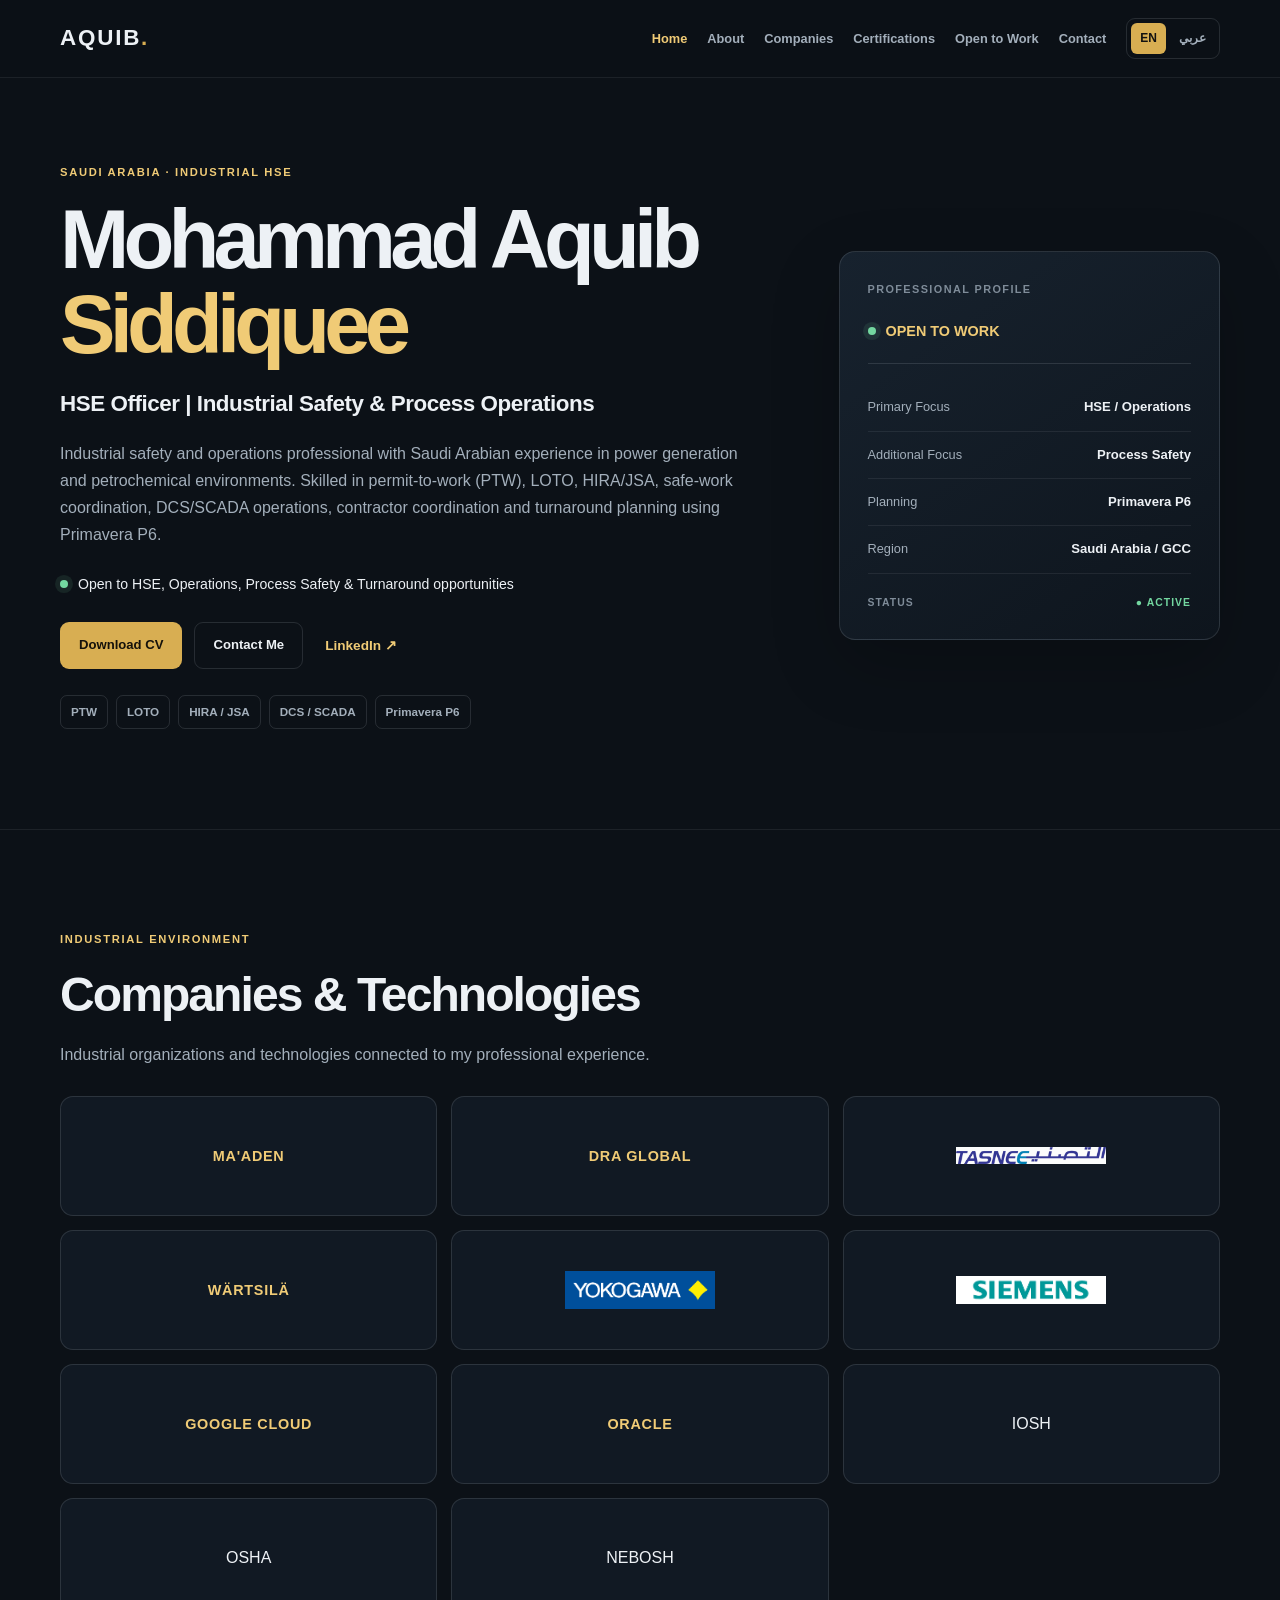
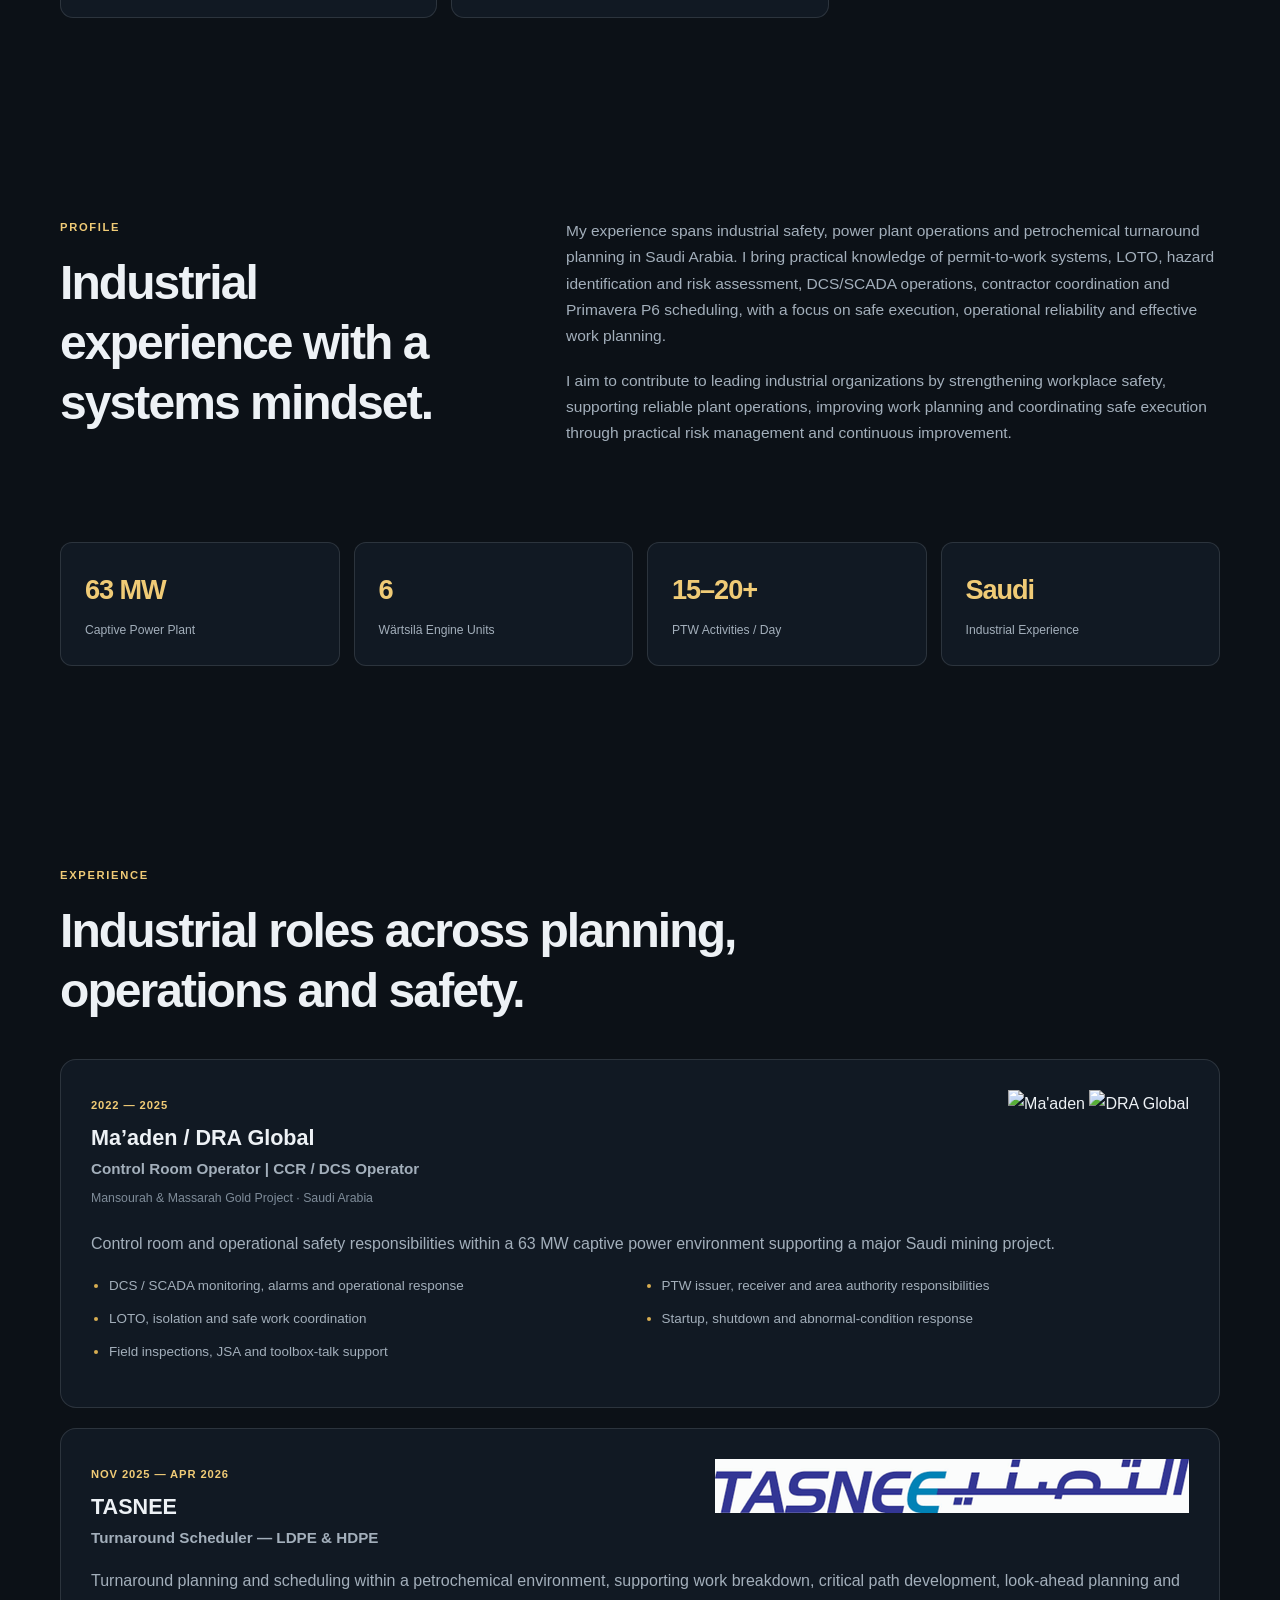
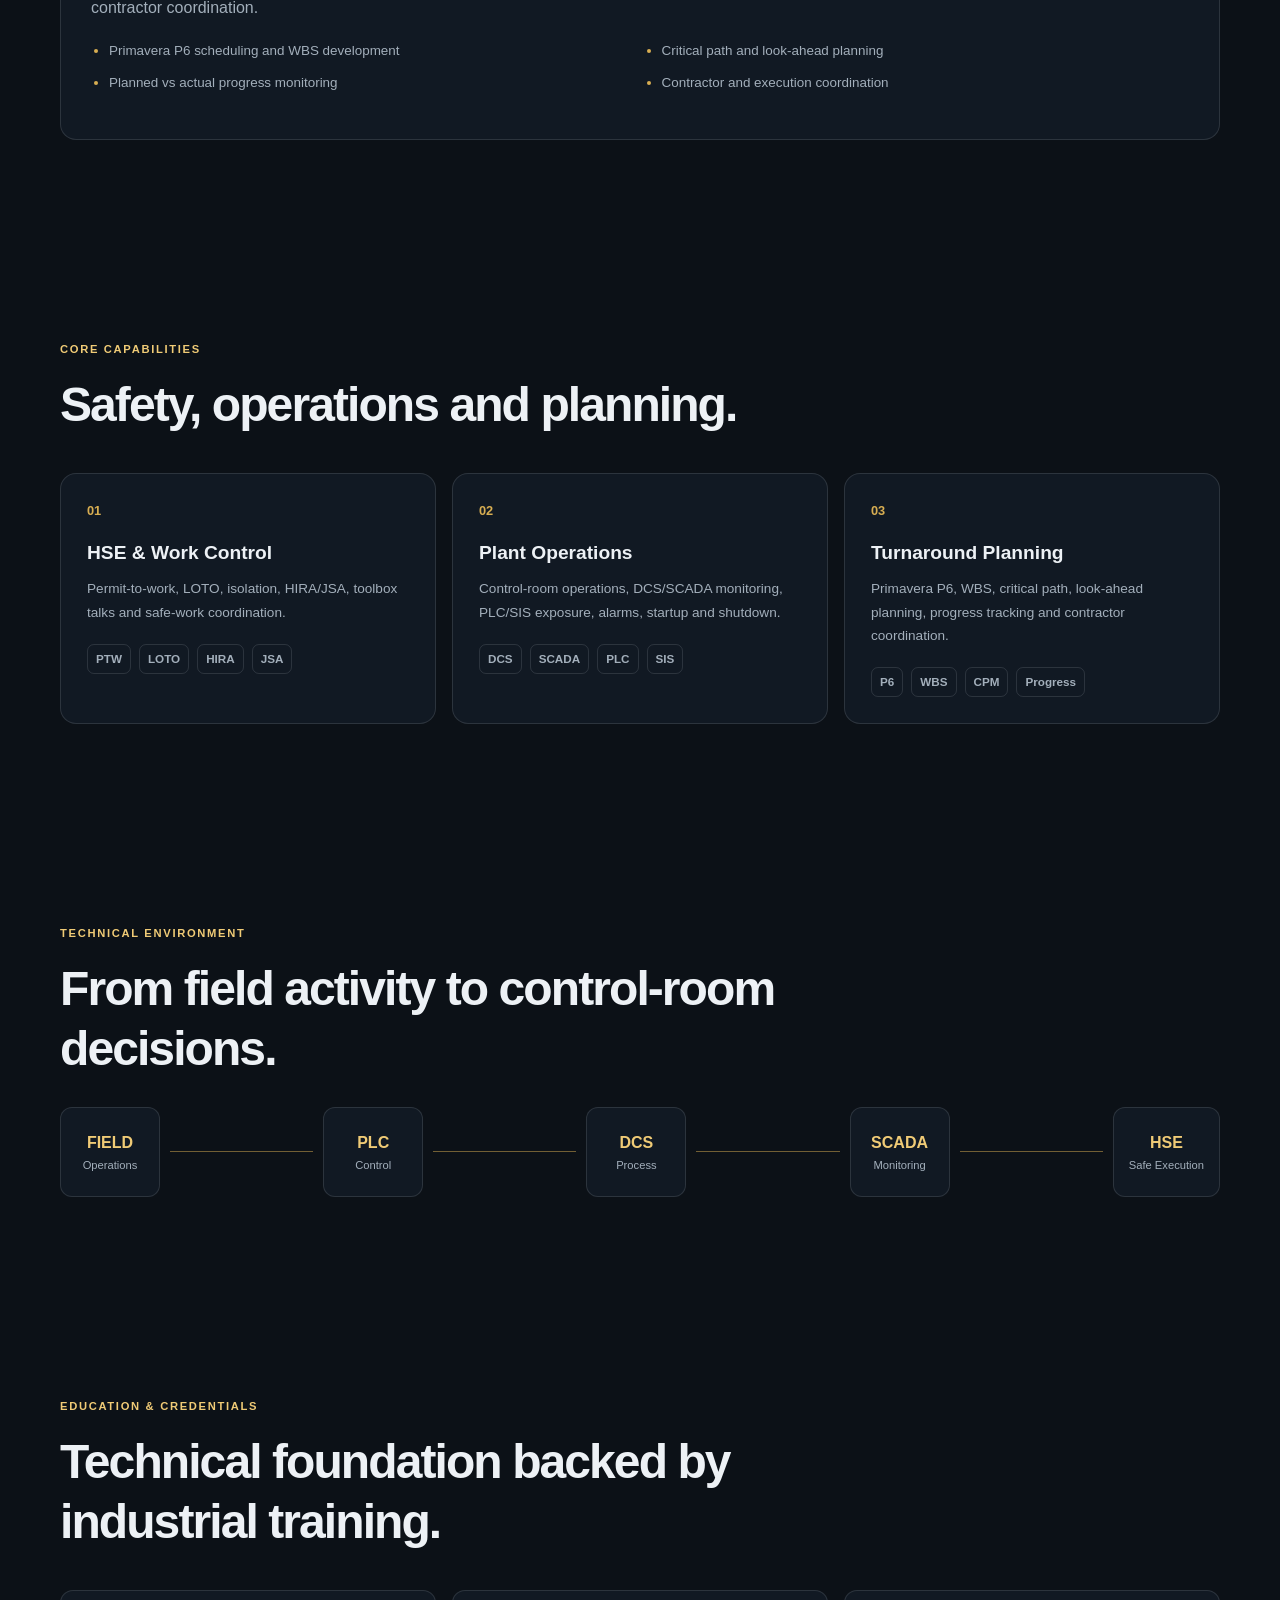
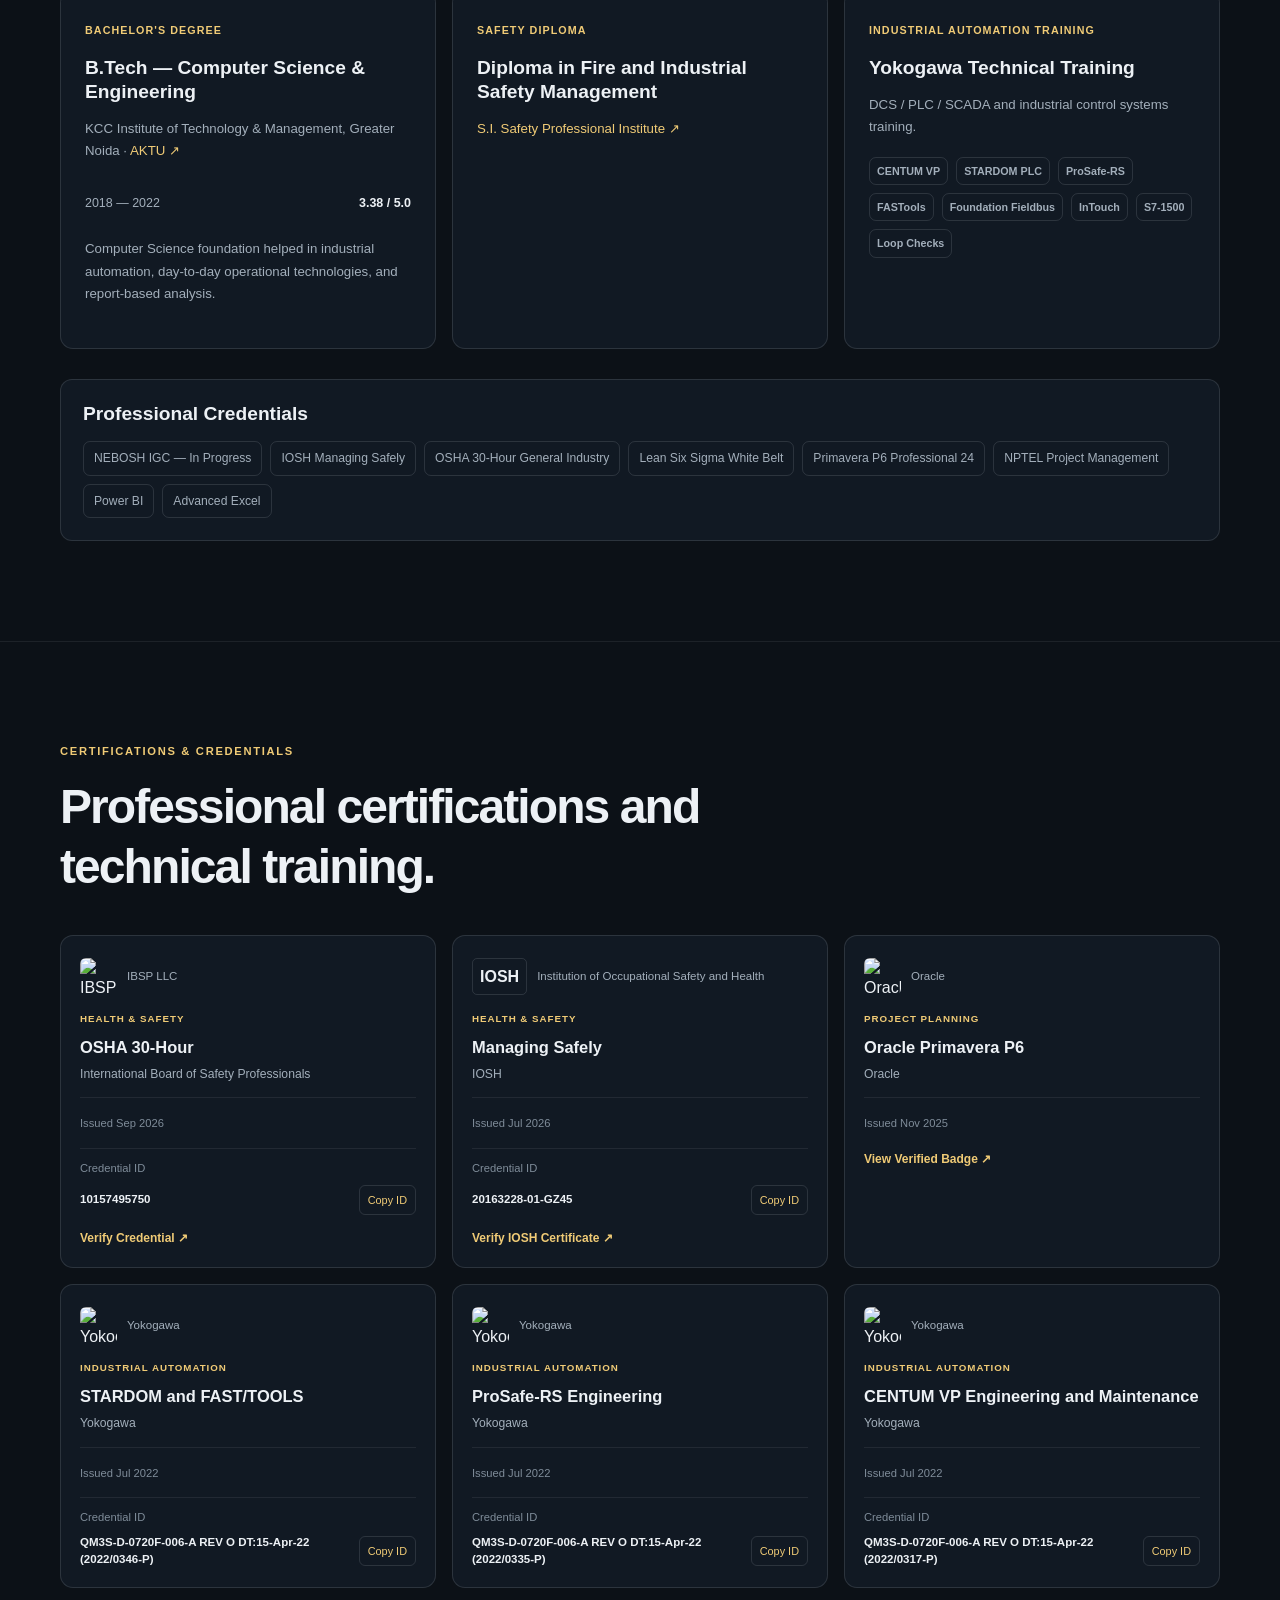
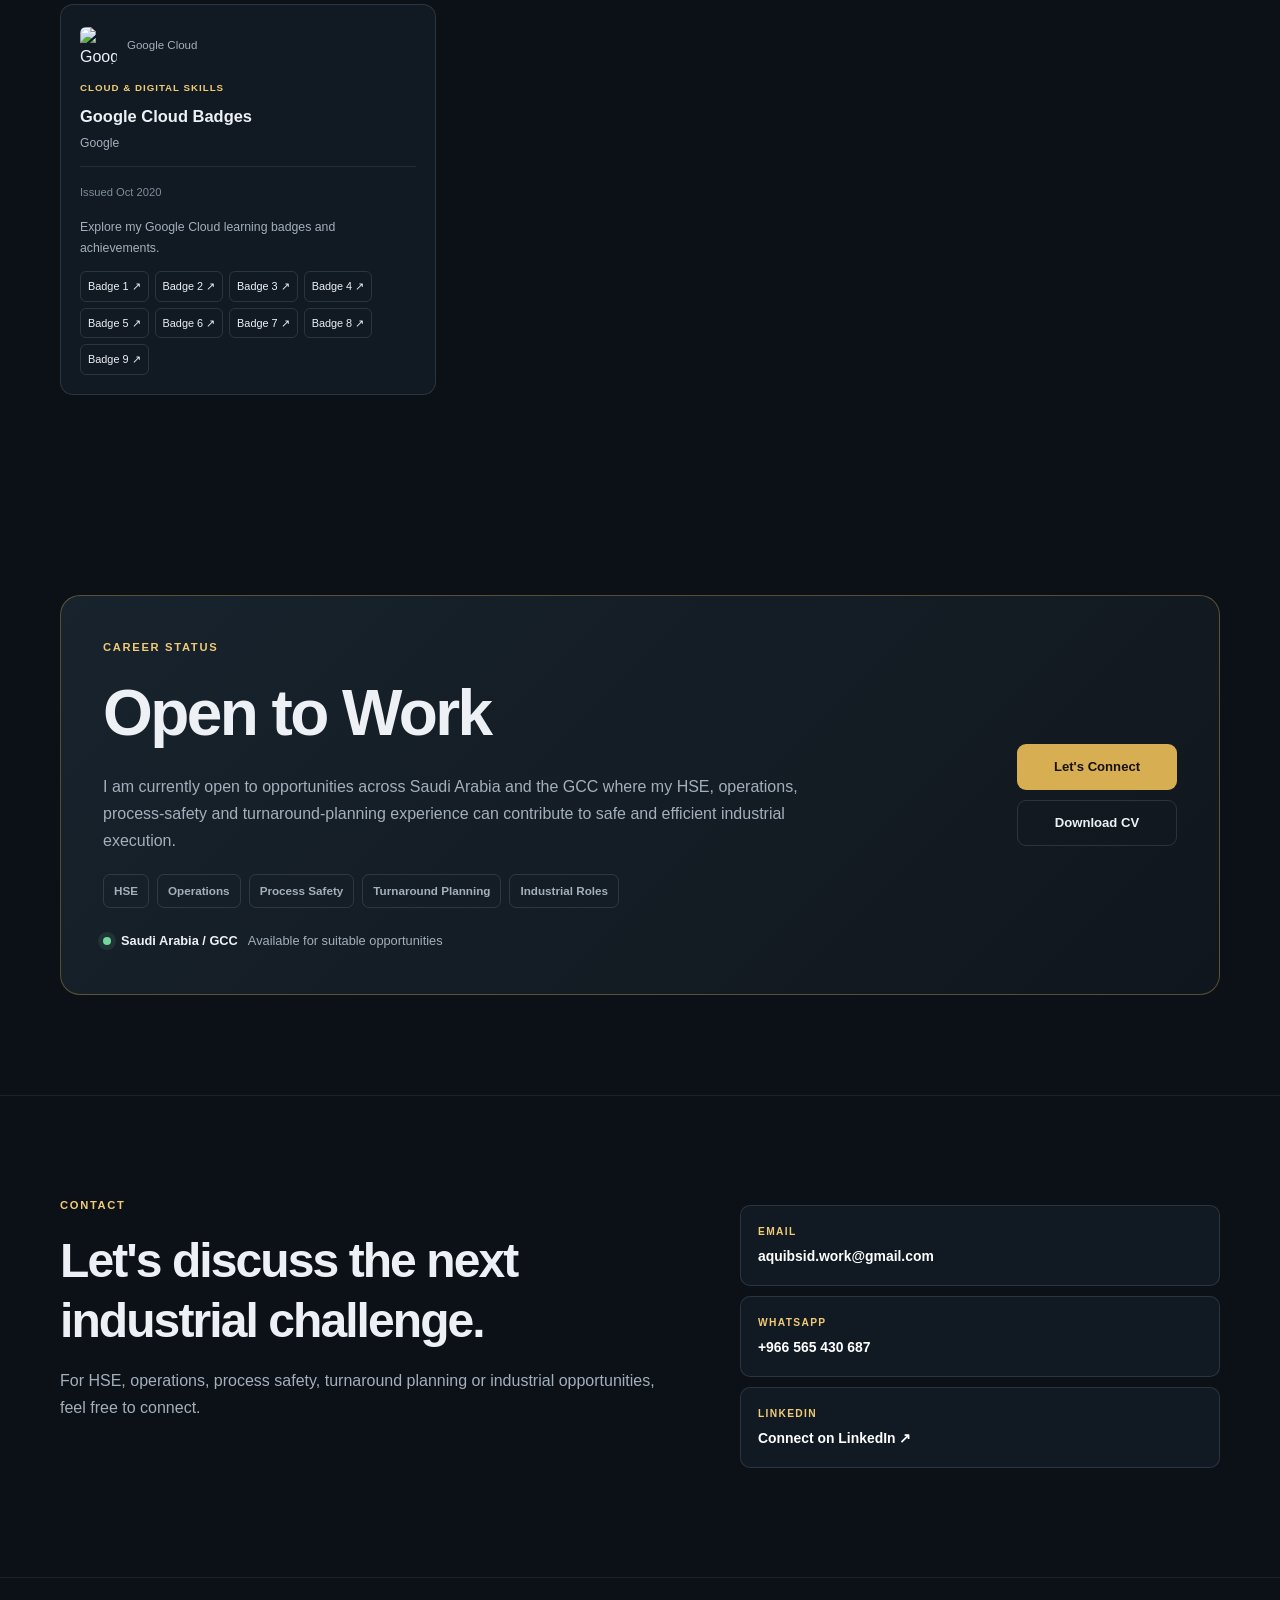
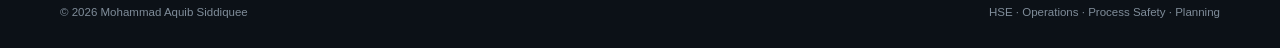
==== commit da16d7a2: "Update logo section and add new experience logos" ====
--- a/index.html
+++ b/index.html
@@ -124,32 +124,70 @@
         </p>
       </div>
 
-      <div class="logo-grid">
-        <a class="logo-tile" href="https://www.maaden.com/" target="_blank" rel="noopener noreferrer" aria-label="Ma'aden">
-          <img src="https://axvpvthrjz64.compat.objectstorage.me-jeddah-1.oraclecloud.com/maaden-website-assets/globals/maaden_english_secondary_logo_rgb_white-gold.svg" alt="Ma'aden">
-          <span class="logo-fallback" hidden>MA'ADEN</span>
-        </a>
-        <a class="logo-tile" href="https://www.draglobal.com/" target="_blank" rel="noopener noreferrer" aria-label="DRA Global">
-          <img src="https://www.draglobal.com/media/mjmlr13y/dra_logo-full_colour_rgb.png" alt="DRA Global">
-          <span class="logo-fallback" hidden>DRA GLOBAL</span>
-        </a>
-        <a class="logo-tile" href="https://www.tasnee.com/" target="_blank" rel="noopener noreferrer" aria-label="TASNEE">
-          <img src="TASNEE-LOGO.png" alt="TASNEE">
-          <span class="logo-fallback" hidden>TASNEE</span>
-        </a>
-        <a class="logo-tile" href="https://www.wartsila.com/" target="_blank" rel="noopener noreferrer" aria-label="Wärtsilä">
-          <img src="https://brandhub.wartsila.com/m/139119681d7a77dc/original/Wartsila-logo-color-positive.png" alt="Wärtsilä">
-          <span class="logo-fallback" hidden>WÄRTSILÄ</span>
-        </a>
-        <a class="logo-tile" href="https://www.yokogawa.com/" target="_blank" rel="noopener noreferrer" aria-label="Yokogawa">
-          <img src="YOKOGAWA-LOGO.png" alt="Yokogawa">
-          <span class="logo-fallback" hidden>YOKOGAWA</span>
-        </a>
-        <a class="logo-tile" href="https://www.siemens.com/" target="_blank" rel="noopener noreferrer" aria-label="Siemens">
-          <img src="SIEMENS-LOGO.png" alt="Siemens">
-          <span class="logo-fallback" hidden>SIEMENS</span>
-        </a>
-      </div>
+    <div class="logo-grid">
+  <a class="logo-tile" href="https://www.maaden.com/"
+     target="_blank" rel="noopener noreferrer" aria-label="Ma'aden">
+    <img src="https://axvpvthrjz64.compat.objectstorage.me-jeddah-1.oraclecloud.com/maaden-website-assets/globals/maaden_english_secondary_logo_rgb_white-gold.svg" alt="Ma'aden">
+    <span class="logo-fallback" hidden>MA'ADEN</span>
+  </a>
+
+  <a class="logo-tile" href="https://www.draglobal.com/"
+     target="_blank" rel="noopener noreferrer" aria-label="DRA Global">
+    <img src="https://www.draglobal.com/media/mjmlr13y/dra_logo-full_colour_rgb.png" alt="DRA Global">
+    <span class="logo-fallback" hidden>DRA GLOBAL</span>
+  </a>
+
+  <a class="logo-tile" href="https://www.tasnee.com/"
+     target="_blank" rel="noopener noreferrer" aria-label="TASNEE">
+    <img src="TASNEE-LOGO.png" alt="TASNEE">
+    <span class="logo-fallback" hidden>TASNEE</span>
+  </a>
+
+  <a class="logo-tile" href="https://www.wartsila.com/"
+     target="_blank" rel="noopener noreferrer" aria-label="Wärtsilä">
+    <img src="https://brandhub.wartsila.com/m/139119681d7a77dc/original/Wartsila-logo-color-positive.png" alt="Wärtsilä">
+    <span class="logo-fallback" hidden>WÄRTSILÄ</span>
+  </a>
+
+  <a class="logo-tile" href="https://www.yokogawa.com/"
+     target="_blank" rel="noopener noreferrer" aria-label="Yokogawa">
+    <img src="YOKOGAWA-LOGO.png" alt="Yokogawa">
+    <span class="logo-fallback" hidden>YOKOGAWA</span>
+  </a>
+
+  <a class="logo-tile" href="https://www.siemens.com/"
+     target="_blank" rel="noopener noreferrer" aria-label="Siemens">
+    <img src="SIEMENS-LOGO.png" alt="Siemens">
+    <span class="logo-fallback" hidden>SIEMENS</span>
+  </a>
+
+  <a class="logo-tile" href="https://cloud.google.com/"
+     target="_blank" rel="noopener noreferrer" aria-label="Google Cloud">
+    <img src="https://cdn.simpleicons.org/googlecloud/4285F4" alt="Google Cloud">
+    <span class="logo-fallback" hidden>GOOGLE CLOUD</span>
+  </a>
+
+  <a class="logo-tile" href="https://www.oracle.com/"
+     target="_blank" rel="noopener noreferrer" aria-label="Oracle">
+    <img src="https://cdn.simpleicons.org/oracle/F80000" alt="Oracle">
+    <span class="logo-fallback" hidden>ORACLE</span>
+  </a>
+
+  <a class="logo-tile" href="https://iosh.com/"
+     target="_blank" rel="noopener noreferrer" aria-label="IOSH">
+    <span class="company-wordmark iosh-wordmark">IOSH</span>
+  </a>
+
+  <a class="logo-tile" href="https://www.osha.gov/"
+     target="_blank" rel="noopener noreferrer" aria-label="OSHA">
+    <span class="company-wordmark osha-wordmark">OSHA</span>
+  </a>
+
+  <a class="logo-tile" href="https://www.nebosh.org.uk/"
+     target="_blank" rel="noopener noreferrer" aria-label="NEBOSH">
+    <span class="company-wordmark nebosh-wordmark">NEBOSH</span>
+  </a>
+</div>
     </div>
   </section>
 
@@ -206,7 +244,27 @@
               </h4>
               <span class="project-label">Mansourah & Massarah Gold Project · Saudi Arabia</span>
             </div>
-            <div class="company-marks"><span>MA’ADEN</span><span>DRA</span></div>
+            <div class="experience-logos">
+  <a class="experience-logo-link"
+     href="https://www.maaden.com/"
+     target="_blank" rel="noopener noreferrer"
+     aria-label="Ma'aden website">
+    <img class="experience-company-logo"
+         src="https://axvpvthrjz64.compat.objectstorage.me-jeddah-1.oraclecloud.com/maaden-website-assets/globals/maaden_english_secondary_logo_rgb_white-gold.svg"
+         alt="Ma'aden">
+    <span class="experience-logo-fallback" hidden>MA'ADEN</span>
+  </a>
+
+  <a class="experience-logo-link"
+     href="https://www.draglobal.com/"
+     target="_blank" rel="noopener noreferrer"
+     aria-label="DRA Global website">
+    <img class="experience-company-logo"
+         src="https://www.draglobal.com/media/mjmlr13y/dra_logo-full_colour_rgb.png"
+         alt="DRA Global">
+    <span class="experience-logo-fallback" hidden>DRA GLOBAL</span>
+  </a>
+</div>
           </div>
           <p data-en="Control room and operational safety responsibilities within a 63 MW captive power environment supporting a major Saudi mining project."
             data-ar="مسؤوليات تشغيل غرفة التحكم والسلامة التشغيلية ضمن بيئة محطة طاقة بقدرة 63 ميجاواط تدعم مشروع تعدين رئيسي في المملكة العربية السعودية.">
@@ -230,7 +288,17 @@
                 Turnaround Scheduler — LDPE & HDPE
               </h4>
             </div>
-            <div class="company-mark text-mark">TASNEE</div>
+            <div class="experience-logos">
+  <a class="experience-logo-link"
+     href="https://www.tasnee.com/"
+     target="_blank" rel="noopener noreferrer"
+     aria-label="TASNEE website">
+    <img class="experience-company-logo"
+         src="TASNEE-LOGO.png"
+         alt="TASNEE">
+    <span class="experience-logo-fallback" hidden>TASNEE</span>
+  </a>
+</div>
           </div>
           <p data-en="Turnaround planning and scheduling within a petrochemical environment, supporting work breakdown, critical path development, look-ahead planning and contractor coordination."
             data-ar="التخطيط والجدولة لأعمال الصيانة في بيئة بتروكيماوية، مع دعم تقسيم الأعمال والمسار الحرج والتخطيط المستقبلي وتنسيق المقاولين.">
@@ -320,7 +388,12 @@
           <span class="certification-type">HEALTH & SAFETY</span><h3>Managing Safely</h3><p class="certification-provider">IOSH</p>
           <div class="certification-meta"><span>Issued Jul 2026</span></div>
           <div class="certification-id"><span>Credential ID</span><strong>20163228-01-GZ45</strong><button type="button" class="copy-credential" data-copy-value="20163228-01-GZ45">Copy ID</button></div>
-          <a class="certification-link" href="https://iosh.com/" target="_blank" rel="noopener noreferrer">IOSH Official Website ↗</a>
+          <a class="certification-link"
+   href="https://very.iosh.com/?reference=20163228-01-GZ45"
+   target="_blank"
+   rel="noopener noreferrer">
+  Verify IOSH Certificate ↗
+</a>
         </article>
 
         <article class="certification-card">
--- a/style.css
+++ b/style.css
@@ -1,2080 +1,396 @@
-/* =========================================================
-   AQUIB PORTFOLIO
-   Dark Industrial / HSE / Operations Theme
-   ========================================================= */
-
 :root {
-  --bg: #090d12;
-  --bg-soft: #0d131a;
-  --panel: #121922;
-  --panel-2: #171f29;
-
-  --line: #28333f;
-  --line-soft: rgba(255, 255, 255, 0.08);
-
-  --text: #f4f7fa;
-  --text-light: #e1e6ec;
-  --muted: #b7c0cb;
-  --soft: #929daa;
-
+  --bg: #0c1117;
+  --panel: #111923;
+  --panel-2: #151f2a;
+  --line: rgba(220, 230, 240, .13);
+  --line-soft: rgba(220, 230, 240, .08);
+  --text: #edf1f5;
+  --text-light: #fff;
+  --muted: #a3afbb;
+  --soft: #7f8c99;
   --gold: #d8ae52;
-  --gold-light: #efc96f;
-
-  --success: #69d39b;
-
-  --max-width: 1180px;
-
-  --radius: 18px;
-  --radius-small: 12px;
-
-  --header-height: 76px;
-
-  --shadow:
-    0 20px 60px rgba(0, 0, 0, 0.28);
-}
-
-/* Compact certification credential buttons */
-.certification-id .copy-credential {
-  display: inline-flex;
-  align-items: center;
-  justify-content: center;
-
-  width: auto;
-  min-width: 0;
-  min-height: 0;
-  align-self: flex-start;
-
-  padding: 5px 9px;
+  --gold-light: #f0cb76;
+  --max-width: 1160px;
+  --header-height: 78px;
+  --radius: 16px;
+  --radius-small: 9px;
+}
+
+* { box-sizing: border-box; }
+html { scroll-behavior: smooth; scroll-padding-top: 100px; }
+body {
   margin: 0;
-
-  font-size: 0.72rem;
-  line-height: 1.2;
-  font-weight: 600;
-
-  white-space: nowrap;
-}
-
-.certification-id .copy-credential {
-  display: inline-flex;
-  align-items: center;
-  justify-content: center;
-  width: auto;
-  min-width: 0;
-  min-height: 0;
-  align-self: flex-start;
-  padding: 5px 9px;
-  margin: 0;
-  font-size: 0.72rem;
-  line-height: 1.2;
-  font-weight: 600;
-  white-space: nowrap;
-}
-
-
-/* =========================================================
-   RESET
-   ========================================================= */
-
-* {
-  box-sizing: border-box;
-  margin: 0;
-  padding: 0;
-}
-
-html {
-  scroll-behavior: smooth;
-  scroll-padding-top: 95px;
-}
-
-body {
-  min-height: 100vh;
-
-  background:
-    radial-gradient(
-      circle at 80% 0%,
-      rgba(216, 174, 82, 0.07),
-      transparent 28%
-    ),
-    var(--bg);
-
+  background: var(--bg);
   color: var(--text);
-
-  font-family:
-    Inter,
-    "Segoe UI",
-    Roboto,
-    Helvetica,
-    Arial,
-    sans-serif;
-
-  line-height: 1.65;
-  overflow-x: hidden;
-}
-
-body::before {
-  content: "";
-
-  position: fixed;
-  inset: 0;
-
-  pointer-events: none;
-
-  background-image:
-    linear-gradient(
-      rgba(255, 255, 255, 0.018) 1px,
-      transparent 1px
-    ),
-    linear-gradient(
-      90deg,
-      rgba(255, 255, 255, 0.018) 1px,
-      transparent 1px
-    );
-
-  background-size: 60px 60px;
-
-  mask-image: linear-gradient(
-    to bottom,
-    black,
-    transparent 80%
-  );
-
-  z-index: -1;
-}
-
-body.nav-open {
-  overflow: hidden;
-}
-
-img {
-  display: block;
-  max-width: 100%;
-}
-
-a {
-  color: inherit;
-  text-decoration: none;
-}
-
-button,
-a {
-  -webkit-tap-highlight-color: transparent;
-}
-
-button {
-  font: inherit;
-}
-
-::selection {
-  background: rgba(216, 174, 82, 0.28);
-  color: white;
-}
-
-
-/* =========================================================
-   GLOBAL
-   ========================================================= */
-
-.container {
-  width: min(
-    calc(100% - 40px),
-    var(--max-width)
-  );
-
-  margin-inline: auto;
-}
-
-.section {
-  padding: 110px 0;
-}
-
-.section-heading {
-  max-width: 780px;
-  margin-bottom: 55px;
-}
-
-.section-heading.compact {
-  margin-bottom: 42px;
-}
-
-.section-heading h2 {
-  color: var(--text);
-
-  font-size: clamp(
-    2rem,
-    4vw,
-    3.2rem
-  );
-
-  line-height: 1.12;
-
-  font-weight: 750;
-
-  letter-spacing: -0.035em;
-
-  margin-top: 10px;
-}
-
-.section-heading p {
-  color: var(--muted);
-
-  font-size: 1.02rem;
-
-  max-width: 680px;
-
-  margin-top: 18px;
-}
-
+  font-family: Inter, "Segoe UI", Arial, sans-serif;
+  line-height: 1.7;
+}
+body, button, a { -webkit-tap-highlight-color: transparent; }
+a { color: inherit; text-decoration: none; }
+button { font: inherit; }
+img { max-width: 100%; }
+p { color: var(--muted); margin: 0 0 18px; }
+h1, h2, h3, h4 { line-height: 1.25; margin: 0; }
+h2 { font-size: clamp(2rem, 4vw, 3rem); letter-spacing: -.04em; }
+h3 { font-size: 1.2rem; }
+.container { width: min(calc(100% - 44px), var(--max-width)); margin-inline: auto; }
+.section { padding: 100px 0; }
+section { scroll-margin-top: 90px; }
 .eyebrow {
   color: var(--gold-light);
-
-  font-size: 0.72rem;
-
-  font-weight: 750;
-
-  letter-spacing: 0.16em;
-
+  font-size: .7rem;
+  font-weight: 800;
+  letter-spacing: .15em;
   text-transform: uppercase;
-}
-
-
-/* =========================================================
-   HEADER
-   ========================================================= */
-
+  margin-bottom: 16px;
+}
+.section-heading { max-width: 760px; margin-bottom: 38px; }
+.section-heading h2 { margin-bottom: 16px; }
+.section-heading p { margin-top: 16px; }
+.section-heading.compact { margin-bottom: 28px; }
+
+/* Header and navigation */
 .site-header {
   position: sticky;
   top: 0;
   z-index: 1000;
-
   height: var(--header-height);
-
-  background:
-    rgba(9, 13, 18, 0.88);
-
-  border-bottom: 1px solid transparent;
-
-  backdrop-filter: blur(18px);
-  -webkit-backdrop-filter: blur(18px);
-
-  transition:
-    border-color 0.25s ease,
-    box-shadow 0.25s ease;
-}
-
-.site-header.scrolled {
-  border-color: var(--line-soft);
-
-  box-shadow:
-    0 10px 35px rgba(0, 0, 0, 0.25);
-}
-
-.nav-wrap {
-  height: 100%;
-
-  display: flex;
-  align-items: center;
-  justify-content: space-between;
-
-  gap: 30px;
-}
-
-.brand {
-  flex-shrink: 0;
-
-  font-size: 1.25rem;
-  font-weight: 800;
-
-  letter-spacing: 0.08em;
-}
-
-.brand span {
-  color: var(--gold);
-}
-
-.site-nav {
-  display: flex;
-  align-items: center;
-
-  gap: 24px;
-}
-
+  background: rgba(12, 17, 23, .92);
+  border-bottom: 1px solid var(--line-soft);
+  backdrop-filter: blur(16px);
+}
+.site-header.scrolled { box-shadow: 0 8px 30px rgba(0, 0, 0, .2); }
+.nav-wrap { height: 100%; display: flex; align-items: center; justify-content: space-between; gap: 25px; }
+.brand { font-weight: 900; font-size: 1.4rem; letter-spacing: .08em; flex-shrink: 0; }
+.brand span { color: var(--gold); }
+.site-nav { display: flex; align-items: center; gap: 20px; }
 .site-nav > a {
   color: var(--muted);
-
-  font-size: 0.86rem;
-  font-weight: 600;
-
-  transition:
-    color 0.2s ease;
-}
-
-.site-nav > a:hover,
-.site-nav > a.active {
-  color: var(--text);
-}
-
+  font-size: .8rem;
+  font-weight: 700;
+  white-space: nowrap;
+  transition: color .2s ease;
+}
+.site-nav > a:hover, .site-nav > a.active { color: var(--gold-light); }
 .language-switcher {
   display: flex;
-
-  padding: 3px;
-
-  border: 1px solid var(--line);
-
-  border-radius: 999px;
-
-  background: rgba(255, 255, 255, 0.03);
-}
-
+  gap: 4px;
+  padding: 4px;
+  border: 1px solid var(--line);
+  border-radius: 9px;
+}
 .lang-btn {
+  color: var(--muted);
+  background: transparent;
   border: 0;
-
-  background: transparent;
-
-  color: var(--soft);
-
+  padding: 5px 9px;
+  border-radius: 6px;
   cursor: pointer;
-
-  border-radius: 999px;
-
-  padding: 5px 9px;
-
-  font-size: 0.7rem;
-  font-weight: 700;
-
-  transition:
-    background 0.2s ease,
-    color 0.2s ease;
-}
-
-.lang-btn.active {
-  background: var(--gold);
-
-  color: #111;
-}
-
+  font-size: .75rem;
+  font-weight: 800;
+}
+.lang-btn.active { color: #111; background: var(--gold); }
 .nav-toggle {
   display: none;
-
+  flex-direction: column;
+  justify-content: center;
+  gap: 5px;
   width: 42px;
   height: 42px;
-
-  border: 1px solid var(--line);
-
-  border-radius: 10px;
-
+  border: 1px solid var(--line);
+  border-radius: 9px;
   background: var(--panel);
-
   cursor: pointer;
-
+}
+.nav-toggle span { width: 18px; height: 2px; margin-inline: auto; background: var(--text); }
+
+/* Hero */
+.hero { min-height: 620px; display: flex; align-items: center; padding-top: 85px; }
+.hero-grid { display: grid; grid-template-columns: minmax(0, 1.3fr) minmax(300px, .7fr); align-items: center; gap: 70px; }
+.hero-content h1 { font-size: clamp(3.2rem, 6.5vw, 5.6rem); letter-spacing: -.07em; line-height: 1.02; margin-bottom: 22px; }
+.hero-content h1 span { display: block; color: var(--gold-light); }
+.hero-content h2 { font-size: clamp(1.05rem, 2vw, 1.4rem); letter-spacing: -.02em; margin-bottom: 22px; }
+.hero-content > p { max-width: 690px; font-size: 1rem; }
+.availability-line, .system-status, .open-work-location { display: flex; align-items: center; gap: 10px; }
+.availability-line { color: var(--text); font-size: .88rem; margin: 24px 0; }
+.status-dot { width: 8px; height: 8px; flex: 0 0 8px; border-radius: 50%; background: #73d7a0; box-shadow: 0 0 0 5px rgba(115, 215, 160, .1); }
+.hero-actions { display: flex; align-items: center; flex-wrap: wrap; gap: 12px; margin: 26px 0; }
+.btn {
+  display: inline-flex;
+  justify-content: center;
+  align-items: center;
+  min-height: 44px;
+  padding: 11px 18px;
+  border: 1px solid transparent;
+  border-radius: 9px;
+  font-size: .82rem;
+  font-weight: 800;
+  transition: transform .2s ease, background .2s ease, border-color .2s ease;
+}
+.btn:hover { transform: translateY(-2px); }
+.btn-primary { color: #15120b; background: var(--gold); }
+.btn-primary:hover { background: var(--gold-light); }
+.btn-secondary, .btn-outline { border-color: var(--line); color: var(--text); background: transparent; }
+.btn-secondary:hover, .btn-outline:hover { border-color: var(--gold); }
+.linkedin-link { color: var(--gold-light); font-size: .85rem; font-weight: 750; padding: 10px; }
+.hero-tags, .skill-tags, .training-tags, .open-role-list { display: flex; flex-wrap: wrap; gap: 8px; }
+.hero-tags span, .skill-tags span, .training-tags span, .open-role-list span {
+  display: inline-flex;
+  align-items: center;
+  padding: 6px 10px;
+  border: 1px solid var(--line);
+  border-radius: 7px;
+  color: var(--muted);
+  font-size: .73rem;
+  font-weight: 700;
+}
+.system-panel {
+  padding: 28px;
+  border: 1px solid var(--line);
+  border-radius: var(--radius);
+  background: linear-gradient(145deg, #17222e, #0e151d);
+  box-shadow: 0 25px 70px rgba(0, 0, 0, .2);
+}
+.panel-label { color: var(--soft); font-size: .68rem; font-weight: 800; letter-spacing: .13em; }
+.system-status { margin: 20px 0; color: var(--gold-light); font-size: .9rem; }
+.panel-divider { height: 1px; background: var(--line); margin: 20px 0; }
+.system-row { display: flex; justify-content: space-between; align-items: flex-start; gap: 16px; padding: 12px 0; border-bottom: 1px solid var(--line-soft); }
+.system-row span { color: var(--muted); font-size: .8rem; }
+.system-row strong { text-align: right; font-size: .82rem; }
+.system-footer { display: flex; justify-content: space-between; margin-top: 20px; color: var(--soft); font-size: .65rem; font-weight: 800; letter-spacing: .1em; }
+.live-indicator { color: #73d7a0; }
+
+/* Company logos */
+.companies, .certifications, .contact { border-top: 1px solid var(--line-soft); }
+.logo-grid { display: grid; grid-template-columns: repeat(3, minmax(0, 1fr)); gap: 14px; }
+.logo-tile {
+  display: flex;
+  height: 120px;
   align-items: center;
   justify-content: center;
-  flex-direction: column;
-
-  gap: 5px;
-}
-
-.nav-toggle span {
-  width: 19px;
-  height: 2px;
-
-  background: var(--text);
-
-  border-radius: 10px;
-
-  transition:
-    transform 0.2s ease,
-    opacity 0.2s ease;
-}
-
-.nav-toggle.open span:nth-child(1) {
-  transform: translateY(7px) rotate(45deg);
-}
-
-.nav-toggle.open span:nth-child(2) {
-  opacity: 0;
-}
-
-.nav-toggle.open span:nth-child(3) {
-  transform: translateY(-7px) rotate(-45deg);
-}
-
-
-/* =========================================================
-   HERO
-   ========================================================= */
-
-.hero {
-  min-height: calc(100vh - var(--header-height));
-
-  display: flex;
-  align-items: center;
-
-  padding-top: 90px;
-  padding-bottom: 90px;
-}
-
-.hero-grid {
-  display: grid;
-
-  grid-template-columns:
-    minmax(0, 1.45fr)
-    minmax(300px, 0.7fr);
-
-  gap: 80px;
-
-  align-items: center;
-}
-
-.hero-content h1 {
-  margin-top: 12px;
-
-  font-size: clamp(
-    3rem,
-    7vw,
-    6rem
-  );
-
-  line-height: 0.98;
-
-  letter-spacing: -0.055em;
-
-  font-weight: 800;
-}
-
-.hero-content h1 span {
-  display: block;
-
-  color: var(--gold-light);
-}
-
-.hero-content h2 {
-  margin-top: 20px;
-
-  color: var(--text-light);
-
-  font-size: clamp(
-    1.05rem,
-    2vw,
-    1.4rem
-  );
-
-  line-height: 1.35;
-
-  font-weight: 600;
-}
-
-.hero-content > p {
-  max-width: 700px;
-
-  margin-top: 20px;
-
-  color: var(--muted);
-
-  font-size: 1.05rem;
-}
-
-.availability-line {
-  display: flex;
-  align-items: center;
-
-  gap: 10px;
-
-  margin-top: 24px;
-
-  color: var(--text-light);
-
-  font-size: 0.9rem;
-}
-
-.status-dot {
-  width: 8px;
-  height: 8px;
-
-  flex: 0 0 auto;
-
-  border-radius: 50%;
-
-  background: var(--success);
-
-  box-shadow:
-    0 0 0 4px rgba(105, 211, 155, 0.08),
-    0 0 14px rgba(105, 211, 155, 0.5);
-}
-
-.hero-actions {
-  display: flex;
-  align-items: center;
-  flex-wrap: wrap;
-
-  gap: 12px;
-
-  margin-top: 30px;
-}
-
-.btn {
-  min-height: 46px;
-
-  display: inline-flex;
-  align-items: center;
-  justify-content: center;
-
-  padding: 0 20px;
-
-  border-radius: 10px;
-
-  font-size: 0.87rem;
-  font-weight: 700;
-
-  border: 1px solid transparent;
-
-  transition:
-    transform 0.2s ease,
-    background 0.2s ease,
-    border-color 0.2s ease;
-}
-
-.btn:hover {
-  transform: translateY(-2px);
-}
-
-.btn-primary {
-  background: var(--gold);
-
-  color: #111;
-}
-
-.btn-primary:hover {
-  background: var(--gold-light);
-}
-
-.btn-secondary,
-.btn-outline {
-  background: transparent;
-
-  border-color: var(--line);
-
-  color: var(--text);
-}
-
-.btn-secondary:hover,
-.btn-outline:hover {
-  border-color: var(--gold);
-}
-
-.linkedin-link {
-  color: var(--muted);
-
-  font-size: 0.87rem;
-  font-weight: 650;
-
-  margin-left: 4px;
-
-  transition: color 0.2s ease;
-}
-
-.linkedin-link:hover {
-  color: var(--gold-light);
-}
-
-.hero-tags {
-  display: flex;
-  flex-wrap: wrap;
-
-  gap: 8px;
-
-  margin-top: 28px;
-}
-
-.hero-tags span,
-.skill-tags span,
-.training-tags span,
-.credential-list span,
-.open-role-list span {
-  display: inline-flex;
-  align-items: center;
-
-  min-height: 30px;
-
-  padding: 4px 10px;
-
-  border: 1px solid var(--line);
-
-  border-radius: 999px;
-
-  color: var(--muted);
-
-  background: rgba(255, 255, 255, 0.025);
-
-  font-size: 0.72rem;
-  font-weight: 650;
-}
-
-
-/* =========================================================
-   SYSTEM PANEL
-   ========================================================= */
-
-.system-panel {
-  padding: 28px;
-
-  background:
-    linear-gradient(
-      145deg,
-      rgba(255, 255, 255, 0.045),
-      rgba(255, 255, 255, 0.015)
-    );
-
-  border: 1px solid var(--line);
-
-  border-radius: var(--radius);
-
-  box-shadow: var(--shadow);
-}
-
-.panel-label {
-  color: var(--soft);
-
-  font-size: 0.68rem;
-
-  font-weight: 750;
-
-  letter-spacing: 0.16em;
-}
-
-.system-status {
-  display: flex;
-  align-items: center;
-
-  gap: 10px;
-
-  margin-top: 22px;
-
-  color: var(--success);
-
-  font-size: 0.85rem;
-}
-
-.panel-divider {
-  height: 1px;
-
-  background: var(--line);
-
-  margin: 22px 0;
-}
-
-.system-row {
-  display: flex;
-  justify-content: space-between;
-  align-items: flex-start;
-
-  gap: 20px;
-
-  padding: 13px 0;
-
-  border-bottom: 1px solid var(--line-soft);
-
-  font-size: 0.82rem;
-}
-
-.system-row span {
-  color: var(--soft);
-}
-
-.system-row strong {
-  color: var(--text-light);
-
-  text-align: right;
-
-  font-weight: 650;
-}
-
-.system-footer {
-  display: flex;
-  justify-content: space-between;
-
-  margin-top: 22px;
-
-  color: var(--soft);
-
-  font-size: 0.68rem;
-
-  letter-spacing: 0.12em;
-}
-
-.live-indicator {
-  color: var(--success);
-}
-
-
-/* =========================================================
-   COMPANIES / LOGOS
-   ========================================================= */
-
-.companies {
-  border-top: 1px solid var(--line-soft);
-  border-bottom: 1px solid var(--line-soft);
-}
-
-.logo-grid {
-  display: grid;
-
-  grid-template-columns:
-    repeat(6, minmax(0, 1fr));
-
-  gap: 14px;
-}
-
-.logo-tile {
-  height: 105px;
-
-  display: flex;
-  align-items: center;
-  justify-content: center;
-
-  padding: 20px;
-
-  border: 1px solid var(--line);
-
-  border-radius: var(--radius-small);
-
-  background:
-    linear-gradient(
-      145deg,
-      rgba(255, 255, 255, 0.035),
-      rgba(255, 255, 255, 0.012)
-    );
-
-  transition:
-    transform 0.2s ease,
-    border-color 0.2s ease,
-    background 0.2s ease;
-}
-
-.logo-tile:hover {
-  transform: translateY(-4px);
-
-  border-color:
-    rgba(216, 174, 82, 0.55);
-
-  background:
-    rgba(216, 174, 82, 0.04);
-}
-
-.logo-tile img {
-  width: 100%;
-  height: 58px;
-
-  object-fit: contain;
-}
-
-.logo-fallback {
-  color: var(--text);
-
-  font-size: 0.9rem;
-
-  font-weight: 800;
-
-  letter-spacing: 0.04em;
-
-  text-align: center;
-}
-
-
-/* =========================================================
-   ABOUT
-   ========================================================= */
-
-.two-column {
-  display: grid;
-
-  grid-template-columns:
-    0.8fr
-    1.2fr;
-
-  gap: 90px;
-
-  align-items: start;
-}
-
-.about-content p {
-  color: var(--muted);
-
-  font-size: 1.03rem;
-
-  margin-bottom: 22px;
-}
-
-.stats-grid {
-  display: grid;
-
-  grid-template-columns:
-    repeat(4, 1fr);
-
-  gap: 14px;
-
-  margin-top: 65px;
-}
-
-.stat-card {
-  padding: 24px;
-
-  border: 1px solid var(--line);
-
-  border-radius: var(--radius-small);
-
+  padding: 22px;
+  border: 1px solid var(--line);
+  border-radius: 13px;
   background: var(--panel);
-}
-
-.stat-card strong {
-  display: block;
-
-  color: var(--gold-light);
-
-  font-size: 1.7rem;
-
-  line-height: 1;
-
-  margin-bottom: 9px;
-}
-
-.stat-card span {
-  color: var(--muted);
-
-  font-size: 0.78rem;
-}
-
-
-/* =========================================================
-   EXPERIENCE
-   ========================================================= */
-
-.experience {
-  background:
-    linear-gradient(
-      180deg,
-      transparent,
-      rgba(255, 255, 255, 0.015),
-      transparent
-    );
-}
-
-.experience-list {
-  display: grid;
-
-  gap: 20px;
-}
-
-.experience-card {
-  padding: 34px;
-
-  border: 1px solid var(--line);
-
-  border-radius: var(--radius);
-
+  transition: border-color .2s ease, transform .2s ease;
+}
+.logo-tile:hover { transform: translateY(-3px); border-color: rgba(216, 174, 82, .55); }
+.logo-tile img { max-width: 100%; width: 150px; height: 60px; object-fit: contain; }
+.logo-fallback { color: var(--gold-light); font-size: .9rem; font-weight: 900; letter-spacing: .05em; }
+
+/* About and stats */
+.two-column { display: grid; grid-template-columns: .8fr 1.2fr; gap: 70px; }
+.about-content p { font-size: .97rem; }
+.stats-grid { display: grid; grid-template-columns: repeat(4, minmax(0, 1fr)); gap: 14px; margin-top: 55px; }
+.stat-card { padding: 24px; border: 1px solid var(--line); border-radius: 12px; background: var(--panel); }
+.stat-card strong { display: block; color: var(--gold-light); font-size: 1.7rem; letter-spacing: -.04em; }
+.stat-card span { display: block; margin-top: 7px; color: var(--muted); font-size: .76rem; }
+
+/* Experience */
+.experience-list { display: grid; gap: 20px; }
+.experience-card { padding: 30px; border: 1px solid var(--line); border-radius: var(--radius); background: var(--panel); }
+.experience-top { display: flex; align-items: flex-start; justify-content: space-between; gap: 25px; margin-bottom: 20px; }
+.experience-date { display: inline-block; margin-bottom: 10px; color: var(--gold-light); font-size: .7rem; font-weight: 800; letter-spacing: .08em; }
+.experience-card h3 { font-size: 1.35rem; margin-bottom: 7px; }
+.experience-card h4 { color: var(--muted); font-size: .95rem; font-weight: 600; }
+.project-label { display: inline-block; margin-top: 10px; color: var(--soft); font-size: .77rem; }
+.company-marks { display: flex; flex-wrap: wrap; gap: 8px; }
+.company-marks span, .company-mark { padding: 8px 12px; border: 1px solid var(--line); border-radius: 7px; color: var(--gold-light); font-size: .75rem; font-weight: 900; }
+.experience-points { display: grid; grid-template-columns: repeat(2, minmax(0, 1fr)); gap: 10px 25px; padding-left: 18px; color: var(--muted); font-size: .84rem; }
+.experience-points li::marker { color: var(--gold); }
+
+/* Capabilities */
+.capability-grid { display: grid; grid-template-columns: repeat(3, minmax(0, 1fr)); gap: 16px; }
+.capability-card { padding: 26px; border: 1px solid var(--line); border-radius: var(--radius); background: var(--panel); }
+.capability-number { color: var(--gold); font-size: .8rem; font-weight: 900; margin-bottom: 20px; }
+.capability-card h3 { margin-bottom: 12px; }
+.capability-card p { font-size: .85rem; }
+.skill-tags { margin-top: 20px; }
+.skill-tags span { padding: 4px 8px; }
+
+/* Technical flow */
+.system-flow { display: flex; align-items: center; justify-content: space-between; gap: 10px; }
+.flow-node { display: flex; flex-direction: column; justify-content: center; align-items: center; min-width: 100px; min-height: 90px; padding: 15px; border: 1px solid var(--line); border-radius: 12px; background: var(--panel); }
+.flow-node span { color: var(--gold-light); font-weight: 900; }
+.flow-node small { color: var(--muted); font-size: .7rem; }
+.flow-line { height: 1px; flex: 1; background: var(--gold); opacity: .5; }
+
+/* Education */
+.education-grid { display: grid; grid-template-columns: repeat(3, minmax(0, 1fr)); gap: 16px; }
+.education-card { padding: 24px; border: 1px solid var(--line); border-radius: 13px; background: var(--panel); }
+.education-type { color: var(--gold-light); font-size: .67rem; font-weight: 800; letter-spacing: .1em; }
+.education-card h3 { margin: 14px 0; }
+.education-card p { font-size: .83rem; }
+.education-card p a { color: var(--gold-light); }
+.education-meta { display: flex; justify-content: space-between; gap: 12px; padding: 12px 0; color: var(--muted); font-size: .78rem; }
+.education-meta strong { color: var(--text); }
+.education-description { margin-top: 12px; }
+.training-tags { margin-top: 15px; }
+.training-tags span { font-size: .67rem; padding: 4px 7px; }
+.credentials { margin-top: 30px; padding: 22px; border: 1px solid var(--line); border-radius: 12px; background: var(--panel); }
+.credentials h3 { margin-bottom: 15px; }
+.credential-list { display: flex; flex-wrap: wrap; gap: 8px; }
+.credential-list span { padding: 6px 10px; border: 1px solid var(--line); border-radius: 7px; color: var(--muted); font-size: .76rem; }
+
+/* Certifications — smaller cards */
+.certification-grid { display: grid; grid-template-columns: repeat(3, minmax(0, 1fr)); gap: 16px; align-items: stretch; }
+.certification-card {
+  min-width: 0;
+  padding: 19px;
+  border: 1px solid var(--line);
+  border-radius: 13px;
   background: var(--panel);
-
-  box-shadow:
-    0 15px 45px rgba(0, 0, 0, 0.16);
-}
-
-.experience-top {
-  display: flex;
-  justify-content: space-between;
-
-  gap: 30px;
-
-  padding-bottom: 25px;
-
-  border-bottom: 1px solid var(--line-soft);
-}
-
-.experience-date {
-  display: block;
-
-  color: var(--gold-light);
-
-  font-size: 0.7rem;
-
-  font-weight: 750;
-
-  letter-spacing: 0.12em;
-}
-
-.experience-card h3 {
-  color: var(--text);
-
-  font-size: 1.4rem;
-
-  margin-top: 8px;
-}
-
-.experience-card h4 {
-  color: var(--text-light);
-
-  font-size: 1rem;
-
-  font-weight: 600;
-
-  margin-top: 4px;
-}
-
-.project-label {
-  display: block;
-
-  color: var(--soft);
-
-  font-size: 0.78rem;
-
-  margin-top: 7px;
-}
-
-.company-mark {
-  flex: 0 0 auto;
-}
-
-.text-mark {
-  color: var(--gold-light);
-
-  font-size: 1.1rem;
-
-  font-weight: 800;
-
-  letter-spacing: 0.08em;
-}
-
-.company-marks {
   display: flex;
   flex-direction: column;
-
-  align-items: flex-end;
-
-  gap: 6px;
-
-  color: var(--muted);
-
-  font-size: 0.75rem;
-
-  font-weight: 750;
-
-  letter-spacing: 0.08em;
-}
-
-.experience-card > p {
-  max-width: 850px;
-
-  margin-top: 25px;
-
-  color: var(--muted);
-}
-
-.experience-points {
-  display: grid;
-
-  grid-template-columns:
-    repeat(2, minmax(0, 1fr));
-
-  gap: 12px 35px;
-
-  margin-top: 24px;
-
-  padding-left: 18px;
-}
-
-.experience-points li {
-  color: var(--text-light);
-
-  font-size: 0.86rem;
-}
-
-.experience-points li::marker {
-  color: var(--gold);
-}
-
-
-/* =========================================================
-   CAPABILITIES
-   ========================================================= */
-
-.capability-grid {
-  display: grid;
-
-  grid-template-columns:
-    repeat(3, 1fr);
-
-  gap: 16px;
-}
-
-.capability-card {
-  min-height: 320px;
-
-  padding: 28px;
-
-  border: 1px solid var(--line);
-
-  border-radius: var(--radius);
-
-  background: var(--panel);
-
-  transition:
-    transform 0.2s ease,
-    border-color 0.2s ease;
-}
-
-.capability-card:hover {
-  transform: translateY(-4px);
-
-  border-color:
-    rgba(216, 174, 82, 0.45);
-}
-
-.capability-number {
-  color: var(--gold);
-
-  font-size: 0.72rem;
-
-  font-weight: 750;
-
-  letter-spacing: 0.12em;
-}
-
-.capability-card h3 {
-  margin-top: 35px;
-
-  color: var(--text);
-
-  font-size: 1.25rem;
-}
-
-.capability-card p {
-  margin-top: 12px;
-
-  color: var(--muted);
-
-  font-size: 0.87rem;
-}
-
-.skill-tags {
-  display: flex;
-  flex-wrap: wrap;
-
-  gap: 7px;
-
-  margin-top: 28px;
-}
-
-
-/* =========================================================
-   SYSTEM FLOW
-   ========================================================= */
-
-.systems {
-  border-top: 1px solid var(--line-soft);
-  border-bottom: 1px solid var(--line-soft);
-}
-
-.system-flow {
-  display: flex;
-  align-items: center;
-
-  width: 100%;
-}
-
-.flow-node {
-  min-width: 125px;
-
-  padding: 18px 15px;
-
-  text-align: center;
-
-  border: 1px solid var(--line);
-
-  border-radius: var(--radius-small);
-
-  background: var(--panel);
-}
-
-.flow-node span {
-  display: block;
-
-  color: var(--gold-light);
-
-  font-size: 0.9rem;
-
-  font-weight: 800;
-}
-
-.flow-node small {
-  display: block;
-
-  color: var(--soft);
-
-  font-size: 0.68rem;
-
-  margin-top: 3px;
-}
-
-.flow-line {
-  flex: 1;
-
-  height: 1px;
-
-  background:
-    linear-gradient(
-      90deg,
-      var(--line),
-      var(--gold),
-      var(--line)
-    );
-}
-
-
-/* =========================================================
-   EDUCATION
-   ========================================================= */
-
-.education-grid {
-  display: grid;
-
-  grid-template-columns:
-    repeat(2, 1fr);
-
-  gap: 18px;
-}
-
-.education-card {
-  padding: 30px;
-
-  border: 1px solid var(--line);
-
-  border-radius: var(--radius);
-
-  background: var(--panel);
-}
-
-.education-type {
-  color: var(--gold-light);
-
-  font-size: 0.68rem;
-
-  font-weight: 750;
-
-  letter-spacing: 0.12em;
-}
-
-.education-card h3 {
-  color: var(--text);
-
-  font-size: 1.35rem;
-
-  margin-top: 15px;
-}
-
-.education-card > p {
-  color: var(--muted);
-
-  font-size: 0.88rem;
-
-  margin-top: 10px;
-}
-
-.education-meta {
-  display: flex;
-  justify-content: space-between;
-  align-items: center;
-
-  margin-top: 25px;
-
-  padding-top: 20px;
-
-  border-top: 1px solid var(--line-soft);
-}
-
-.education-meta span {
-  color: var(--soft);
-
-  font-size: 0.78rem;
-}
-
-.education-meta strong {
-  color: var(--gold-light);
-
-  font-size: 1rem;
-}
-
-.education-description {
-  padding-top: 20px;
-
-  border-top: 1px solid var(--line-soft);
-
-  margin-top: 20px !important;
-}
-
-.training-tags {
-  display: flex;
-  flex-wrap: wrap;
-
-  gap: 7px;
-
-  margin-top: 25px;
-}
-
-.credentials {
-  margin-top: 45px;
-}
-
-.credentials h3 {
-  color: var(--text);
-
-  font-size: 1rem;
-
-  margin-bottom: 18px;
-}
-
-.credential-list {
-  display: flex;
-  flex-wrap: wrap;
-
-  gap: 8px;
-}
-
-
-/* =========================================================
-   OPEN TO WORK
-   ========================================================= */
-
-.open-to-work {
-  padding-top: 80px;
-}
-
-.open-work-card {
-  position: relative;
-
-  display: flex;
-  justify-content: space-between;
-  align-items: center;
-
-  gap: 50px;
-
-  padding: 50px;
-
-  border: 1px solid
-    rgba(216, 174, 82, 0.35);
-
-  border-radius: 22px;
-
-  background:
-    radial-gradient(
-      circle at 90% 20%,
-      rgba(216, 174, 82, 0.12),
-      transparent 35%
-    ),
-    var(--panel);
-
-  overflow: hidden;
-}
-
-.open-work-card::before {
-  content: "";
-
-  position: absolute;
-
-  left: 0;
-  top: 0;
-  bottom: 0;
-
-  width: 3px;
-
-  background: var(--gold);
-}
-
-.open-work-content {
-  max-width: 800px;
-}
-
-.open-work-content h2 {
-  margin-top: 8px;
-
-  color: var(--text);
-
-  font-size: clamp(
-    2.4rem,
-    5vw,
-    4rem
-  );
-
-  line-height: 1;
-
-  letter-spacing: -0.04em;
-}
-
-.open-work-content > p {
-  margin-top: 20px;
-
-  color: var(--muted);
-
-  font-size: 1rem;
-}
-
-.open-role-list {
-  display: flex;
-  flex-wrap: wrap;
-
-  gap: 8px;
-
-  margin-top: 25px;
-}
-
-.open-role-list span {
-  color: var(--text-light);
-
-  border-color:
-    rgba(216, 174, 82, 0.28);
-
-  background:
-    rgba(216, 174, 82, 0.05);
-}
-
-.open-work-location {
-  display: flex;
-  align-items: center;
-  flex-wrap: wrap;
-
-  gap: 10px;
-
-  margin-top: 25px;
-
-  color: var(--muted);
-
-  font-size: 0.84rem;
-}
-
-.open-work-location strong {
-  color: var(--text);
-}
-
-.open-work-action {
-  flex: 0 0 auto;
-
-  display: flex;
-  flex-direction: column;
-
-  gap: 10px;
-}
-
-
-/* =========================================================
-   CONTACT
-   ========================================================= */
-
-.contact {
-  border-top: 1px solid var(--line-soft);
-}
-
-.contact-grid {
-  display: grid;
-
-  grid-template-columns:
-    1fr
-    0.8fr;
-
-  gap: 100px;
-
-  align-items: center;
-}
-
-.contact-links {
-  display: grid;
-
-  gap: 10px;
-}
-
-.contact-item {
-  display: block;
-
-  padding: 20px;
-
-  border: 1px solid var(--line);
-
-  border-radius: var(--radius-small);
-
-  background: var(--panel);
-
-  transition:
-    border-color 0.2s ease,
-    transform 0.2s ease;
-}
-
-.contact-item:hover {
-  transform: translateX(4px);
-
-  border-color:
-    rgba(216, 174, 82, 0.5);
-}
-
-.contact-label {
-  display: block;
-
-  color: var(--gold-light);
-
-  font-size: 0.65rem;
-
-  font-weight: 750;
-
-  letter-spacing: 0.14em;
-}
-
-.contact-item strong {
-  display: block;
-
-  color: var(--text-light);
-
-  margin-top: 4px;
-
-  font-size: 0.9rem;
-}
-
-
-/* =========================================================
-   FOOTER
-   ========================================================= */
-
-.site-footer {
-  padding: 25px 0;
-
-  border-top: 1px solid var(--line-soft);
-
-  color: var(--soft);
-
-  font-size: 0.72rem;
-}
-
-.footer-inner {
-  display: flex;
-  justify-content: space-between;
-
-  gap: 20px;
-}
-
-
-/* =========================================================
-   MOBILE CONTACT
-   ========================================================= */
-
-.mobile-contact-bar {
-  display: none;
-}
-
-
-/* =========================================================
-   RTL
-   ========================================================= */
-
-html[dir="rtl"] body {
-  text-align: right;
-}
-
-html[dir="rtl"] .system-row strong {
-  text-align: left;
-}
-
-html[dir="rtl"] .company-marks {
-  align-items: flex-start;
-}
-
-html[dir="rtl"] .experience-points {
-  padding-left: 0;
-  padding-right: 18px;
-}
-
-html[dir="rtl"] .open-work-card::before {
-  left: auto;
-  right: 0;
-}
-
-html[dir="rtl"] .contact-item:hover {
-  transform: translateX(-4px);
-}
-
-
-/* =========================================================
-   RESPONSIVE — TABLET
-   ========================================================= */
-
+  transition: border-color .2s ease, transform .2s ease;
+}
+.certification-card:hover { border-color: rgba(216, 174, 82, .55); transform: translateY(-3px); }
+.certification-issuer { display: flex; align-items: center; gap: 10px; min-height: 42px; margin-bottom: 14px; }
+.issuer-logo { display: block; width: 75px; height: 35px; object-fit: contain; }
+.issuer-logo-square { width: 37px; height: 37px; border-radius: 6px; }
+.issuer-name { color: var(--muted); font-size: .72rem; line-height: 1.4; }
+.issuer-text-logo { display: inline-flex; align-items: center; justify-content: center; min-width: 44px; min-height: 35px; font-size: 1rem; font-weight: 900; }
+.iosh-logo { padding: 4px 7px; border: 1px solid var(--line); border-radius: 5px; color: var(--text); }
+.certification-type { color: var(--gold-light); font-size: .61rem; font-weight: 800; letter-spacing: .1em; }
+.certification-card h3 { margin-top: 8px; font-size: 1.03rem; line-height: 1.35; }
+.certification-provider { margin-top: 7px; margin-bottom: 0; font-size: .76rem; line-height: 1.5; }
+.certification-meta { margin-top: 14px; padding-top: 10px; border-top: 1px solid var(--line-soft); }
+.certification-meta span, .certification-id > span { color: var(--soft); font-size: .7rem; }
+.certification-id { display: flex; flex-wrap: wrap; align-items: center; gap: 7px; margin-top: 12px; padding-top: 10px; border-top: 1px solid var(--line-soft); }
+.certification-id > span { width: 100%; }
+.certification-id strong { flex: 1 1 140px; min-width: 0; color: var(--text); font-size: .72rem; line-height: 1.5; overflow-wrap: anywhere; }
+.copy-credential { padding: 5px 8px; color: var(--gold-light); background: transparent; border: 1px solid var(--line); border-radius: 6px; font-size: .68rem; cursor: pointer; }
+.copy-credential:hover { border-color: var(--gold); }
+.copy-credential:disabled { opacity: .7; cursor: default; }
+.certification-link { display: inline-block; margin-top: 13px; color: var(--gold-light); font-size: .75rem; font-weight: 700; }
+.certification-link:hover { text-decoration: underline; }
+.certification-description { margin-top: 12px; margin-bottom: 0; font-size: .77rem; }
+.certification-badges { display: flex; flex-wrap: wrap; gap: 6px; margin-top: 13px; }
+.certification-badges a { padding: 5px 7px; border: 1px solid var(--line); border-radius: 6px; color: var(--text); font-size: .68rem; }
+.certification-badges a:hover { border-color: var(--gold); }
+
+/* Open to work */
+.open-work-card { display: flex; align-items: center; justify-content: space-between; gap: 40px; padding: 42px; border: 1px solid rgba(216, 174, 82, .35); border-radius: 20px; background: linear-gradient(135deg, #18232d, #10161d); }
+.open-work-content { max-width: 750px; }
+.open-work-content h2 { margin-bottom: 20px; font-size: clamp(2.5rem, 5vw, 4rem); }
+.open-work-content p { margin-bottom: 20px; }
+.open-work-location { flex-wrap: wrap; margin-top: 22px; font-size: .8rem; }
+.open-work-location > span:last-child { color: var(--muted); }
+.open-work-action { display: flex; flex-direction: column; gap: 10px; min-width: 160px; }
+
+/* Contact and footer */
+.contact-grid { display: grid; grid-template-columns: 1fr .8fr; gap: 80px; align-items: center; }
+.contact-links { display: grid; gap: 10px; }
+.contact-item { display: block; padding: 17px; border: 1px solid var(--line); border-radius: 10px; background: var(--panel); transition: border-color .2s ease, transform .2s ease; }
+.contact-item:hover { transform: translateX(3px); border-color: rgba(216, 174, 82, .5); }
+.contact-label { display: block; color: var(--gold-light); font-size: .64rem; font-weight: 800; letter-spacing: .13em; }
+.contact-item strong { display: block; margin-top: 4px; color: var(--text-light); font-size: .87rem; overflow-wrap: anywhere; }
+.site-footer { padding: 25px 0; border-top: 1px solid var(--line-soft); color: var(--soft); font-size: .72rem; }
+.footer-inner { display: flex; justify-content: space-between; gap: 20px; }
+.mobile-contact-bar { display: none; }
+
+/* Arabic / RTL */
+html[dir="rtl"] body { text-align: right; }
+html[dir="rtl"] .system-row strong { text-align: left; }
+html[dir="rtl"] .experience-points { padding-left: 0; padding-right: 20px; }
+html[dir="rtl"] .contact-item:hover { transform: translateX(-3px); }
+html[dir="rtl"] .flow-node { direction: ltr; }
+
+/* Responsive */
 @media (max-width: 1050px) {
-
-  .site-nav {
-    gap: 15px;
-  }
-
-  .site-nav > a {
-    font-size: 0.78rem;
-  }
-
-  .hero-grid {
-    gap: 45px;
-  }
-
-  .logo-grid {
-    grid-template-columns:
-      repeat(3, 1fr);
-  }
-
-}
-
-/* =========================================================
-   CERTIFICATIONS
-   ========================================================= */
-
-.certifications {
-  border-top: 1px solid var(--line-soft);
-}
-
-.certification-grid {
-  display: grid;
-  grid-template-columns: repeat(2, minmax(0, 1fr));
-  gap: 18px;
-}
-
-.certification-card {
-  min-width: 0;
-  padding: 30px;
-  border: 1px solid var(--line);
-  border-radius: var(--radius);
-  background: var(--panel);
-  transition: border-color 0.2s ease, transform 0.2s ease;
-}
-
-.certification-card:hover {
-  border-color: rgba(216, 174, 82, 0.55);
-  transform: translateY(-3px);
-}
-
-.certification-issuer {
-  display: flex;
-  align-items: center;
-  gap: 14px;
-  min-height: 58px;
-  margin-bottom: 20px;
-}
-
-.certification-issuer a {
-  display: inline-flex;
-  align-items: center;
-  flex-shrink: 0;
-}
-
-.issuer-logo {
-  display: block;
-  width: 112px;
-  max-width: 100%;
-  height: 48px;
-  object-fit: contain;
-  object-position: left center;
-}
-
-.issuer-logo-square {
-  width: 52px;
-  height: 52px;
-  border-radius: 7px;
-}
-
-.issuer-name {
-  color: var(--muted);
-  font-size: 0.78rem;
-  line-height: 1.5;
-}
-
-.issuer-text-logo {
-  display: inline-flex;
-  align-items: center;
-  justify-content: center;
-  min-width: 60px;
-  min-height: 45px;
-  font-size: 1.35rem;
-  font-weight: 800;
-  letter-spacing: 0.04em;
-}
-
-.iosh-logo {
-  color: var(--text);
-  border: 1px solid var(--line);
-  border-radius: 6px;
-  padding: 5px 9px;
-}
-
-.certification-type {
-  color: var(--gold-light);
-  font-size: 0.68rem;
-  font-weight: 750;
-  letter-spacing: 0.12em;
-}
-
-.certification-card h3 {
-  color: var(--text);
-  font-size: 1.3rem;
-  line-height: 1.4;
-  margin-top: 14px;
-}
-
-.certification-provider {
-  color: var(--muted);
-  font-size: 0.88rem;
-  line-height: 1.6;
-  margin-top: 10px;
-}
-
-.certification-meta {
-  margin-top: 22px;
-  padding-top: 16px;
-  border-top: 1px solid var(--line-soft);
-}
-
-.certification-meta span {
-  color: var(--soft);
-  font-size: 0.78rem;
-}
-
-.certification-id {
-  display: flex;
-  flex-direction: column;
-  align-items: flex-start;
-  gap: 8px;
-  margin-top: 18px;
-  padding-top: 16px;
-  border-top: 1px solid var(--line-soft);
-}
-
-.certification-id > span {
-  color: var(--soft);
-  font-size: 0.76rem;
-}
-
-.certification-id strong {
-  color: var(--text);
-  font-size: 0.82rem;
-  line-height: 1.6;
-  overflow-wrap: anywhere;
-}
-
-.copy-credential {
-  padding: 7px 11px;
-  color: var(--gold-light);
-  background: transparent;
-  border: 1px solid var(--line);
-  border-radius: var(--radius-small);
-  font: inherit;
-  font-size: 0.78rem;
-  cursor: pointer;
-  transition: border-color 0.2s ease, background 0.2s ease;
-}
-
-.copy-credential:hover {
-  border-color: var(--gold);
-  background: rgba(216, 174, 82, 0.06);
-}
-
-.copy-credential:focus-visible,
-.certification-link:focus-visible,
-.certification-badges a:focus-visible {
-  outline: 2px solid var(--gold-light);
-  outline-offset: 3px;
-}
-
-.certification-link {
-  display: inline-block;
-  margin-top: 18px;
-  color: var(--gold-light);
-  font-size: 0.84rem;
-  text-decoration: none;
-}
-
-.certification-link:hover {
-  text-decoration: underline;
-}
-
-.certification-description {
-  color: var(--muted);
-  font-size: 0.88rem;
-  line-height: 1.7;
-  margin-top: 18px;
-}
-
-.certification-badges {
-  display: flex;
-  flex-wrap: wrap;
-  gap: 8px;
-  margin-top: 20px;
-}
-
-.certification-badges a {
-  padding: 7px 10px;
-  color: var(--text);
-  border: 1px solid var(--line);
-  border-radius: var(--radius-small);
-  font-size: 0.76rem;
-  text-decoration: none;
-  transition: border-color 0.2s ease;
-}
-
-.certification-badges a:hover {
-  border-color: var(--gold);
-}
-
-@media (max-width: 700px) {
-  .certification-grid {
-    grid-template-columns: 1fr;
-  }
-
-  .certification-card {
-    padding: 24px;
-  }
-}
-
-
-
-/* =========================================================
-   RESPONSIVE — MOBILE NAV
-   ========================================================= */
+  .site-nav { gap: 12px; }
+  .site-nav > a { font-size: .74rem; }
+  .hero-grid { gap: 35px; }
+  .certification-grid { grid-template-columns: repeat(2, minmax(0, 1fr)); }
+  .logo-grid { grid-template-columns: repeat(3, minmax(0, 1fr)); }
+  .contact-grid { gap: 45px; }
+}
 
 @media (max-width: 900px) {
-
-  :root {
-    --header-height: 68px;
-  }
-
-  .nav-toggle {
-    display: flex;
-  }
-
+  :root { --header-height: 68px; }
+  .nav-toggle { display: flex; }
   .site-nav {
     position: absolute;
-
+    top: calc(100% + 8px);
     left: 20px;
     right: 20px;
-    top: calc(100% + 8px);
-
     display: none;
-
     flex-direction: column;
     align-items: stretch;
-
     gap: 0;
-
     padding: 10px;
-
     border: 1px solid var(--line);
-
-    border-radius: 14px;
-
-    background:
-      rgba(13, 19, 26, 0.98);
-
-    box-shadow:
-      0 25px 60px rgba(0, 0, 0, 0.4);
+    border-radius: 13px;
+    background: rgba(13, 19, 26, .98);
+    box-shadow: 0 25px 60px rgba(0, 0, 0, .4);
   }
-
-  .site-nav.open {
-    display: flex;
-  }
-
-  .site-nav > a {
-    padding: 12px 14px;
-
-    border-radius: 8px;
-
-    font-size: 0.9rem;
-  }
-
-  .site-nav > a:hover {
-    background:
-      rgba(255, 255, 255, 0.04);
-  }
-
-  .language-switcher {
-    margin-top: 8px;
-
-    align-self: flex-start;
-  }
-
-  .hero-grid {
-    grid-template-columns: 1fr;
-  }
-
-  .hero {
-    padding-top: 75px;
-  }
-
-  .system-panel {
-    max-width: 650px;
-  }
-
-  .two-column {
-    grid-template-columns: 1fr;
-
-    gap: 35px;
-  }
-
-  .stats-grid {
-    grid-template-columns:
-      repeat(2, 1fr);
-  }
-
-  .capability-grid {
-    grid-template-columns: 1fr;
-  }
-
-  .capability-card {
-    min-height: auto;
-  }
-
-  .education-grid {
-    grid-template-columns: 1fr;
-  }
-
-  .contact-grid {
-    grid-template-columns: 1fr;
-
-    gap: 40px;
-  }
-
-  .open-work-card {
-    flex-direction: column;
-    align-items: flex-start;
-  }
-
-  .open-work-action {
-    flex-direction: row;
-  }
-
-  .system-flow {
-    overflow-x: auto;
-
-    padding-bottom: 8px;
-  }
-
-  .flow-node {
-    flex: 0 0 120px;
-  }
-
-  .flow-line {
-    flex: 0 0 35px;
-  }
-
-}
-
-
-/* =========================================================
-   RESPONSIVE — SMALL MOBILE
-   ========================================================= */
+  .site-nav.open { display: flex; }
+  .site-nav > a { padding: 11px 13px; border-radius: 7px; font-size: .9rem; }
+  .language-switcher { align-self: flex-start; margin: 8px 0 2px; }
+  .hero-grid, .two-column, .contact-grid { grid-template-columns: 1fr; }
+  .hero-grid { gap: 35px; }
+  .hero { padding-top: 65px; }
+  .system-panel { max-width: 650px; }
+  .two-column { gap: 25px; }
+  .capability-grid, .education-grid { grid-template-columns: 1fr; }
+  .contact-grid { gap: 30px; }
+  .open-work-card { flex-direction: column; align-items: flex-start; }
+  .open-work-action { flex-direction: row; flex-wrap: wrap; }
+  .system-flow { overflow-x: auto; justify-content: flex-start; padding-bottom: 10px; }
+  .flow-node { flex: 0 0 105px; }
+  .flow-line { flex: 0 0 25px; }
+}
 
 @media (max-width: 640px) {
-
-  .container {
-    width: min(
-      calc(100% - 28px),
-      var(--max-width)
-    );
-  }
-
-  .section {
-    padding: 78px 0;
-  }
-
-  .hero {
-    min-height: auto;
-
-    padding-top: 65px;
-    padding-bottom: 70px;
-  }
-
-  .hero-content h1 {
-    font-size: clamp(
-      2.8rem,
-      14vw,
-      4.3rem
-    );
-  }
-
-  .hero-content h2 {
-    font-size: 1rem;
-  }
-
-  .hero-content > p {
-    font-size: 0.94rem;
-  }
-
-  .hero-actions {
-    align-items: stretch;
-
-    flex-direction: column;
-  }
-
-  .btn {
-    width: 100%;
-  }
-
-  .linkedin-link {
-    margin: 4px 0;
-
-    text-align: center;
-  }
-
-  .system-panel {
-    padding: 22px;
-  }
-
-  .section-heading h2 {
-    font-size: 2rem;
-  }
-
-  .logo-grid {
-    grid-template-columns:
-      repeat(2, 1fr);
-
-    gap: 10px;
-  }
-
-  .logo-tile {
-    height: 90px;
-
-    padding: 14px;
-  }
-
-  .logo-tile img {
-    height: 48px;
-  }
-
-  .stats-grid {
-    grid-template-columns: 1fr 1fr;
-
-    gap: 10px;
-
-    margin-top: 45px;
-  }
-
-  .stat-card {
-    padding: 18px;
-  }
-
-  .stat-card strong {
-    font-size: 1.4rem;
-  }
-
-  .experience-card {
-    padding: 24px;
-  }
-
-  .experience-top {
-    flex-direction: column;
-  }
-
-  .company-marks {
-    align-items: flex-start;
-  }
-
-  .experience-points {
-    grid-template-columns: 1fr;
-
-    padding-left: 18px;
-  }
-
-  .education-card {
-    padding: 24px;
-  }
-
-  .open-work-card {
-    padding: 30px 24px;
-  }
-
-  .open-work-content h2 {
-    font-size: 2.6rem;
-  }
-
-  .open-work-action {
-    width: 100%;
-
-    flex-direction: column;
-  }
-
-  .footer-inner {
-    flex-direction: column;
-
-    gap: 8px;
-  }
-
+  .container { width: min(calc(100% - 28px), var(--max-width)); }
+  .section { padding: 72px 0; }
+  .hero { min-height: auto; padding-top: 55px; padding-bottom: 65px; }
+  .hero-content h1 { font-size: clamp(2.7rem, 13vw, 4rem); }
+  .hero-content h2 { font-size: 1rem; }
+  .hero-content > p { font-size: .92rem; }
+  .hero-actions { align-items: stretch; flex-direction: column; }
+  .btn { width: 100%; }
+  .linkedin-link { text-align: center; }
+  .system-panel { padding: 21px; }
+  .section-heading h2 { font-size: 2rem; }
+  .logo-grid { grid-template-columns: repeat(2, minmax(0, 1fr)); gap: 10px; }
+  .logo-tile { height: 88px; padding: 12px; }
+  .logo-tile img { height: 48px; }
+  .stats-grid { grid-template-columns: repeat(2, minmax(0, 1fr)); gap: 10px; margin-top: 35px; }
+  .stat-card { padding: 16px; }
+  .stat-card strong { font-size: 1.35rem; }
+  .experience-card { padding: 22px; }
+  .experience-top { flex-direction: column; }
+  .experience-points { grid-template-columns: 1fr; }
+  .certification-grid { grid-template-columns: 1fr; gap: 12px; }
+  .certification-card { padding: 17px; }
+  .education-card { padding: 20px; }
+  .open-work-card { padding: 28px 22px; }
+  .open-work-content h2 { font-size: 2.5rem; }
+  .open-work-action { width: 100%; flex-direction: column; }
+  .footer-inner { flex-direction: column; gap: 8px; }
   .mobile-contact-bar {
     position: fixed;
-
+    z-index: 999;
     left: 10px;
     right: 10px;
     bottom: 10px;
-
-    z-index: 999;
-
     display: grid;
-
-    grid-template-columns:
-      repeat(3, 1fr);
-
+    grid-template-columns: repeat(3, 1fr);
     gap: 5px;
-
     padding: 6px;
-
     border: 1px solid var(--line);
-
-    border-radius: 14px;
-
-    background:
-      rgba(12, 17, 23, 0.96);
-
-    box-shadow:
-      0 15px 40px rgba(0, 0, 0, 0.45);
-
+    border-radius: 13px;
+    background: rgba(12, 17, 23, .96);
+    box-shadow: 0 15px 40px rgba(0, 0, 0, .45);
     backdrop-filter: blur(15px);
   }
-
-  .mobile-contact-bar a {
-    padding: 9px 4px;
-
-    text-align: center;
-
-    border-radius: 8px;
-
-    color: var(--text-light);
-
-    font-size: 0.68rem;
-    font-weight: 700;
-  }
-
-  .mobile-contact-bar a:last-child {
-    background: var(--gold);
-
-    color: #111;
-  }
-
-  body {
-    padding-bottom: 70px;
-  }
-
-}
-
-
-/* =========================================================
-   ACCESSIBILITY / REDUCED MOTION
-   ========================================================= */
+  .mobile-contact-bar a { padding: 9px 4px; text-align: center; border-radius: 7px; color: var(--text-light); font-size: .68rem; font-weight: 700; }
+  .mobile-contact-bar a:last-child { background: var(--gold); color: #111; }
+  body { padding-bottom: 70px; }
+}
 
 @media (prefers-reduced-motion: reduce) {
-
-  html {
-    scroll-behavior: auto;
-  }
-
-  *,
-  *::before,
-  *::after {
-    animation-duration: 0.01ms !important;
-    animation-iteration-count: 1 !important;
-    transition-duration: 0.01ms !important;
-  }
-
-}
+  html { scroll-behavior: auto; }
+  *, *::before, *::after { animation-duration: .01ms !important; animation-iteration-count: 1 !important; transition-duration: .01ms !important; }
+}
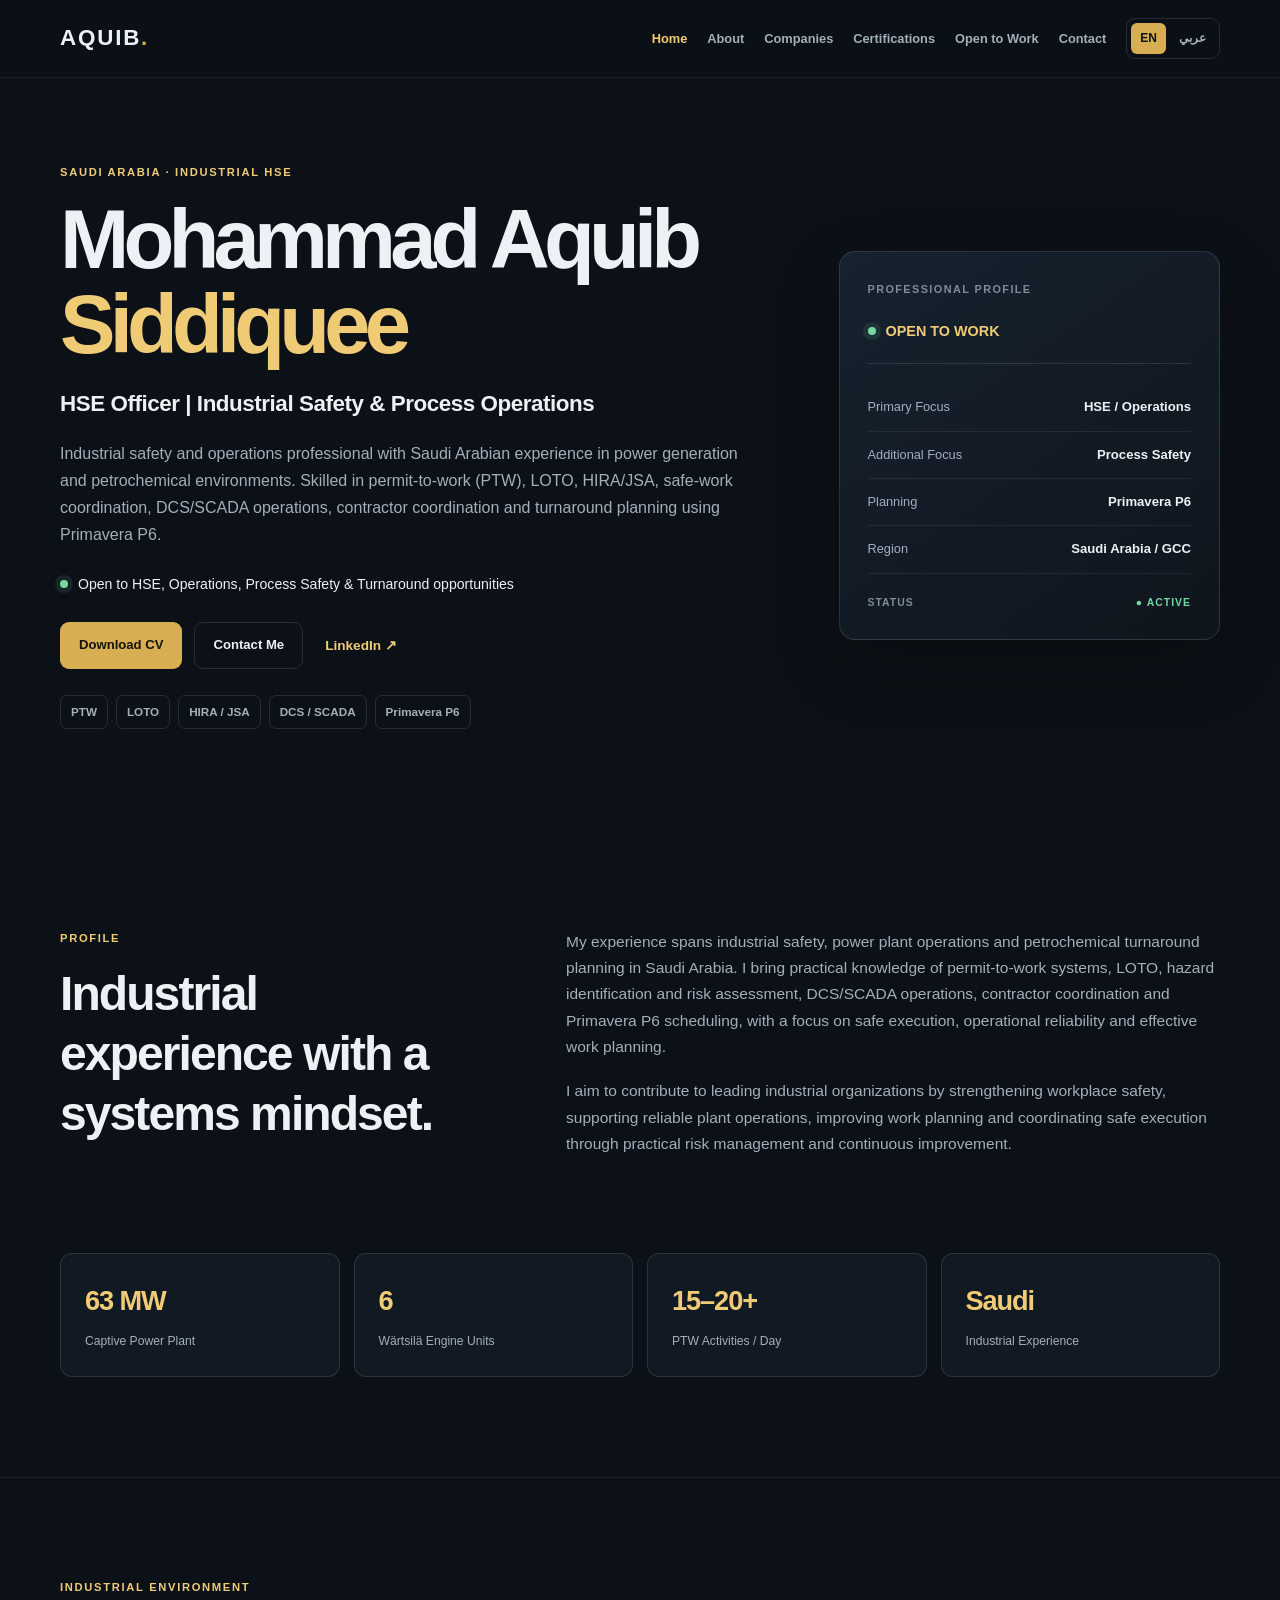
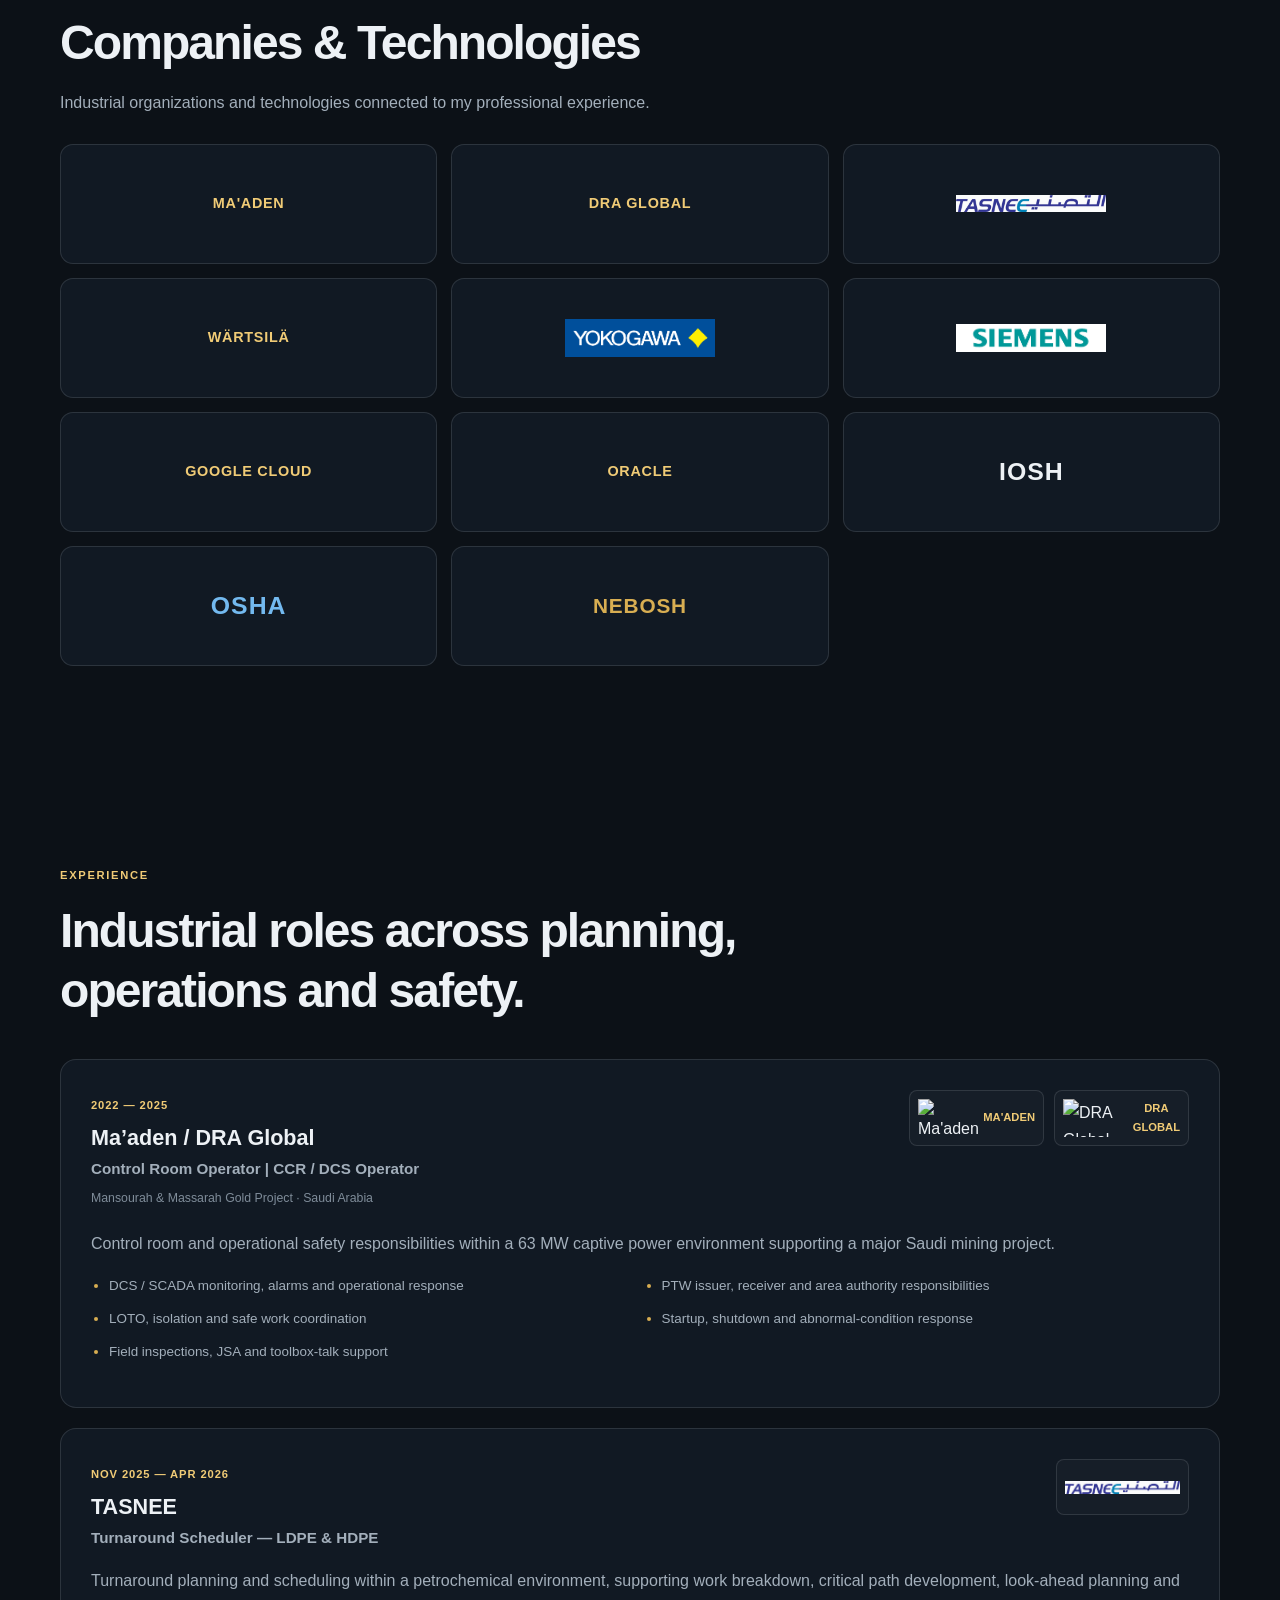
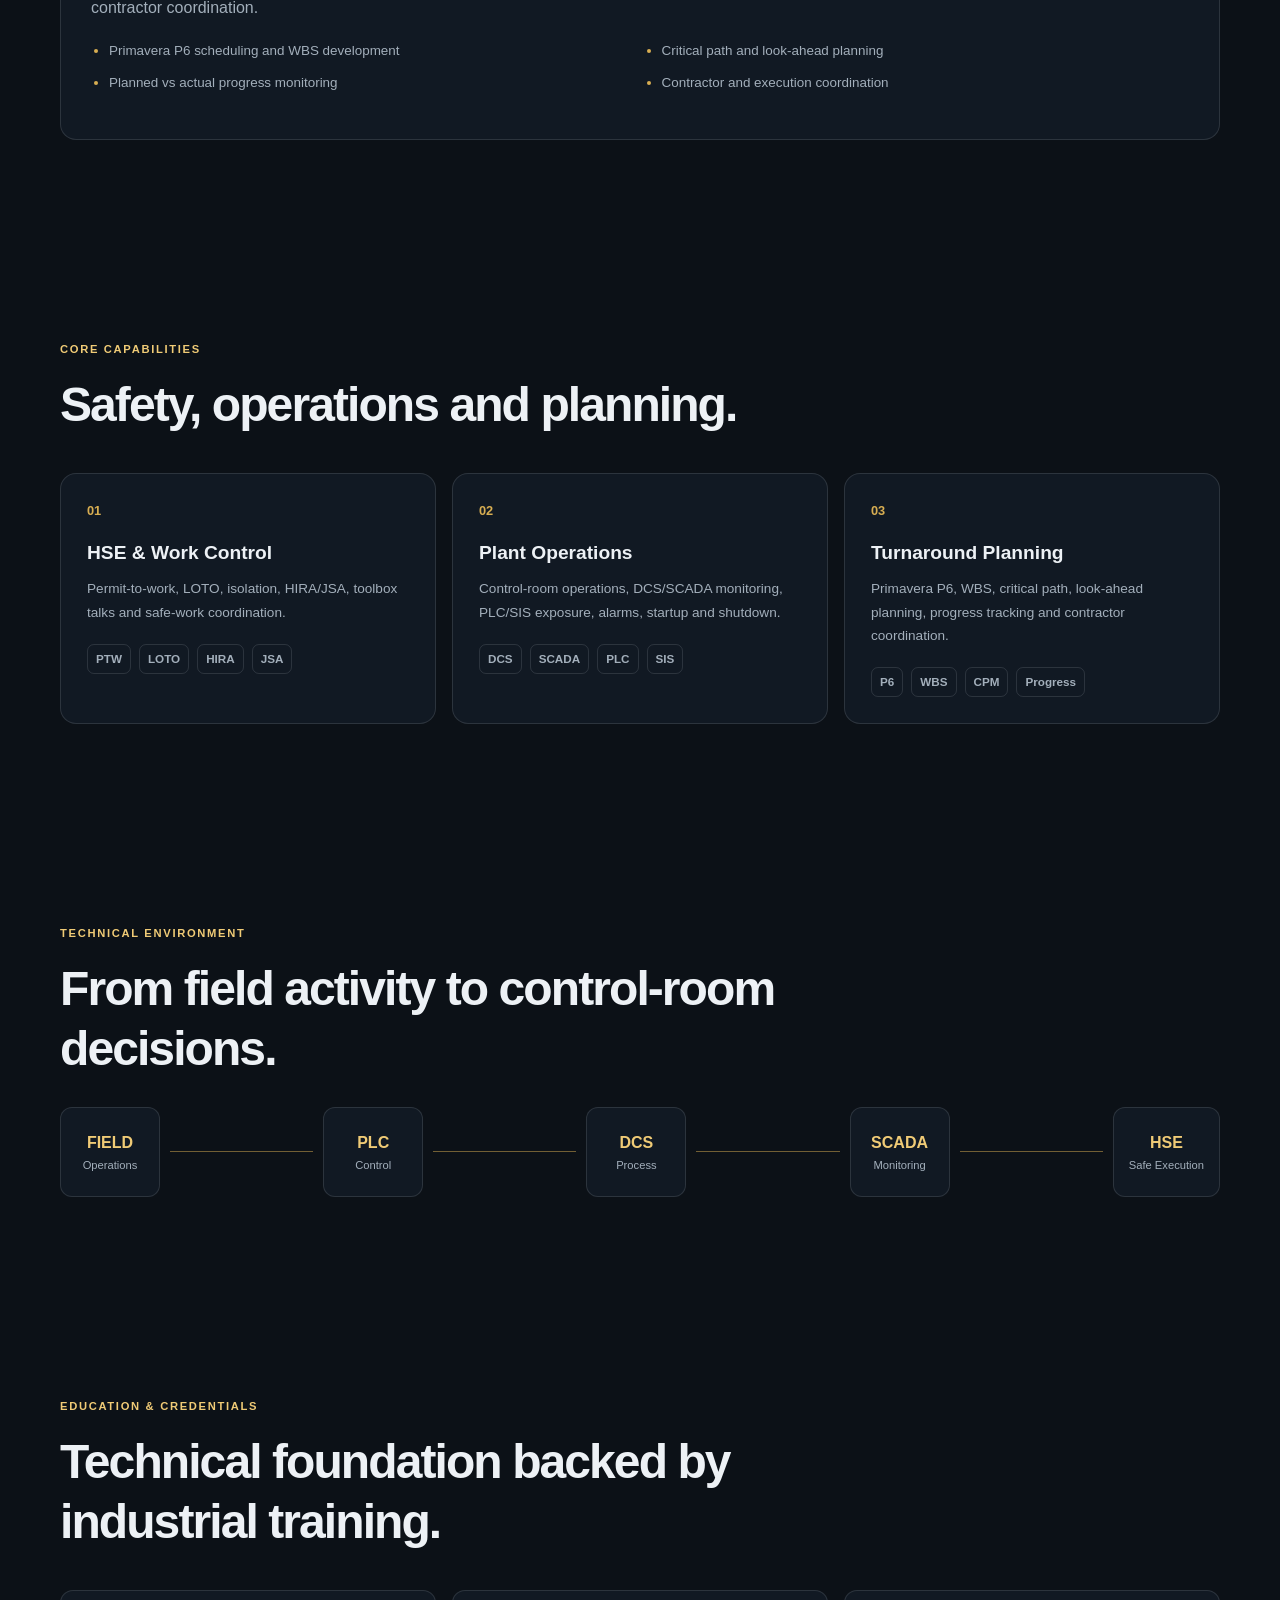
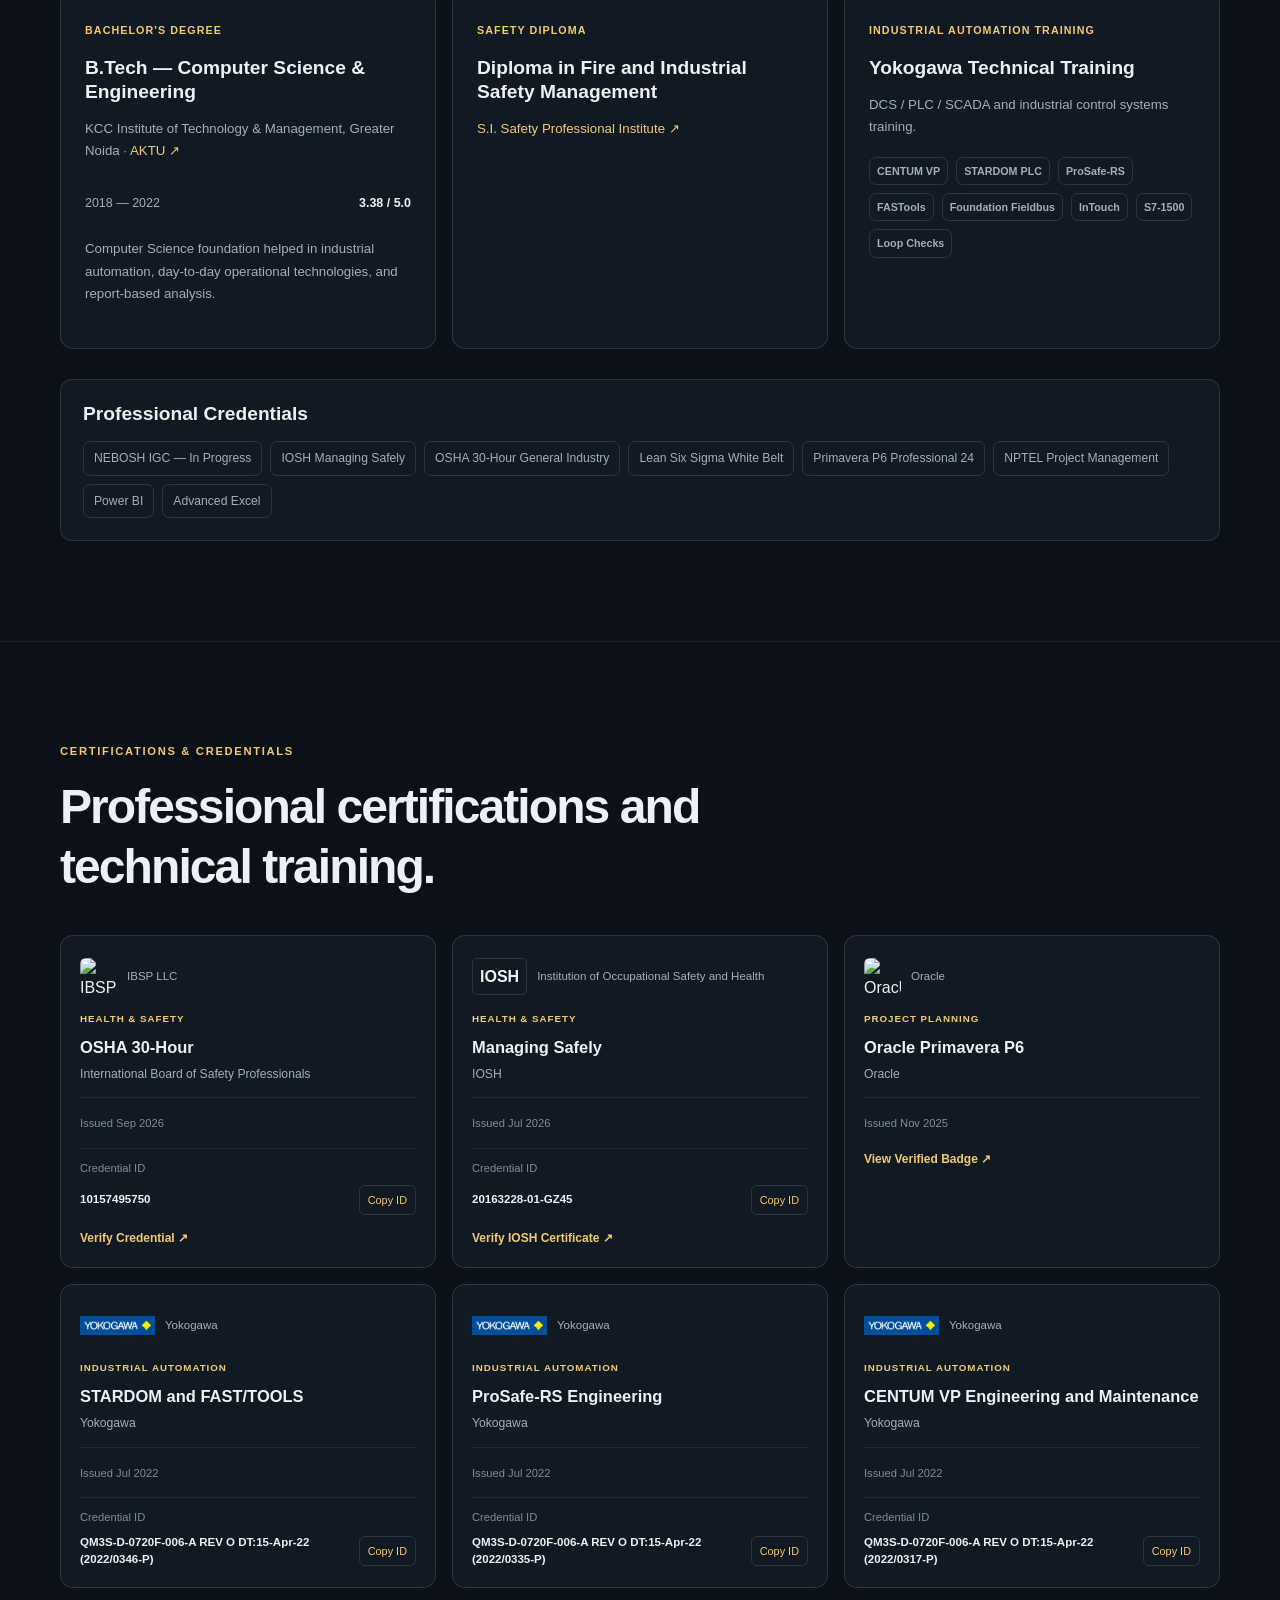
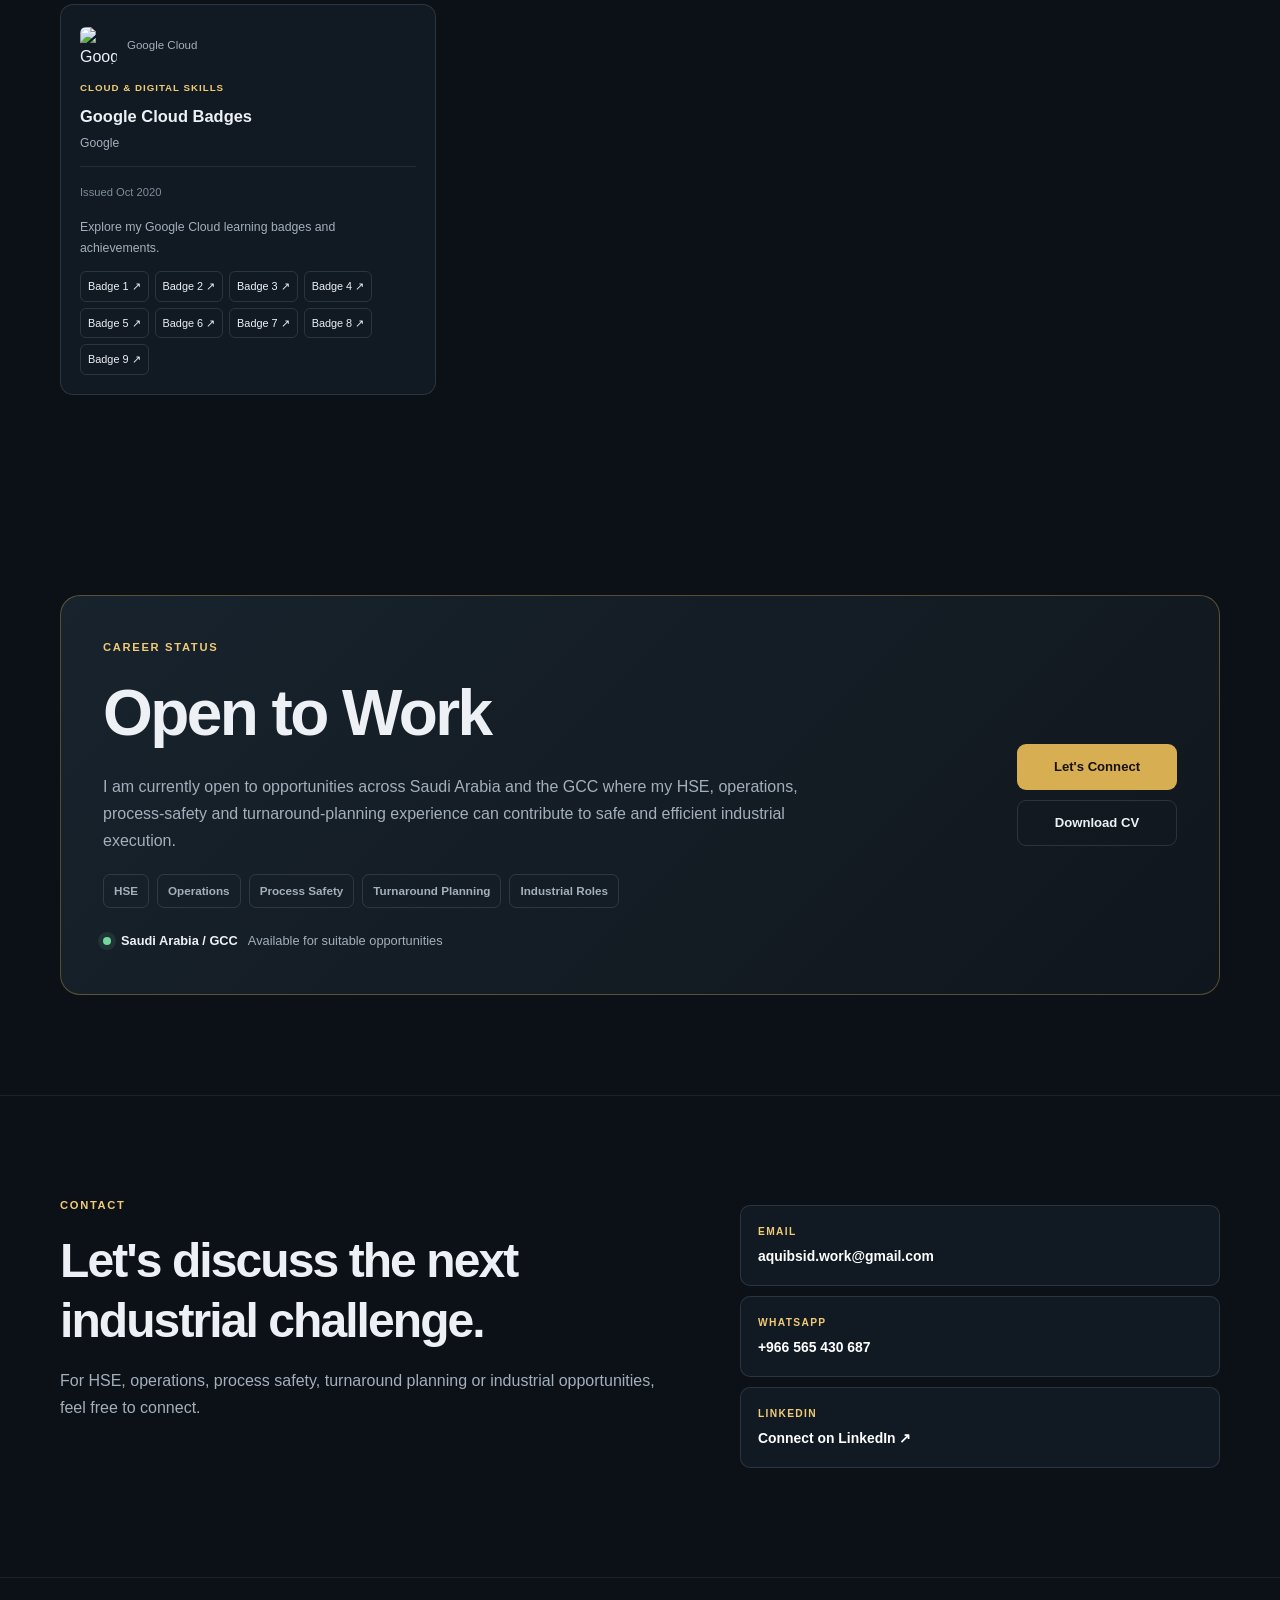
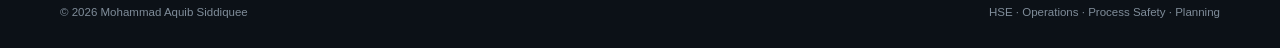
==== commit 27a7bf13: "Add About section and update certification logos Added a new 'About' section with professional exper" ====
--- a/index.html
+++ b/index.html
@@ -112,84 +112,6 @@
     </div>
   </section>
 
-  <!-- COMPANIES -->
-  <section class="companies section" id="companies">
-    <div class="container">
-      <div class="section-heading compact">
-        <div class="eyebrow" data-en="INDUSTRIAL ENVIRONMENT" data-ar="البيئة الصناعية">INDUSTRIAL ENVIRONMENT</div>
-        <h2 data-en="Companies & Technologies" data-ar="الشركات والتقنيات">Companies & Technologies</h2>
-        <p data-en="Industrial organizations and technologies connected to my professional experience."
-          data-ar="الشركات والتقنيات الصناعية المرتبطة بخبرتي المهنية.">
-          Industrial organizations and technologies connected to my professional experience.
-        </p>
-      </div>
-
-    <div class="logo-grid">
-  <a class="logo-tile" href="https://www.maaden.com/"
-     target="_blank" rel="noopener noreferrer" aria-label="Ma'aden">
-    <img src="https://axvpvthrjz64.compat.objectstorage.me-jeddah-1.oraclecloud.com/maaden-website-assets/globals/maaden_english_secondary_logo_rgb_white-gold.svg" alt="Ma'aden">
-    <span class="logo-fallback" hidden>MA'ADEN</span>
-  </a>
-
-  <a class="logo-tile" href="https://www.draglobal.com/"
-     target="_blank" rel="noopener noreferrer" aria-label="DRA Global">
-    <img src="https://www.draglobal.com/media/mjmlr13y/dra_logo-full_colour_rgb.png" alt="DRA Global">
-    <span class="logo-fallback" hidden>DRA GLOBAL</span>
-  </a>
-
-  <a class="logo-tile" href="https://www.tasnee.com/"
-     target="_blank" rel="noopener noreferrer" aria-label="TASNEE">
-    <img src="TASNEE-LOGO.png" alt="TASNEE">
-    <span class="logo-fallback" hidden>TASNEE</span>
-  </a>
-
-  <a class="logo-tile" href="https://www.wartsila.com/"
-     target="_blank" rel="noopener noreferrer" aria-label="Wärtsilä">
-    <img src="https://brandhub.wartsila.com/m/139119681d7a77dc/original/Wartsila-logo-color-positive.png" alt="Wärtsilä">
-    <span class="logo-fallback" hidden>WÄRTSILÄ</span>
-  </a>
-
-  <a class="logo-tile" href="https://www.yokogawa.com/"
-     target="_blank" rel="noopener noreferrer" aria-label="Yokogawa">
-    <img src="YOKOGAWA-LOGO.png" alt="Yokogawa">
-    <span class="logo-fallback" hidden>YOKOGAWA</span>
-  </a>
-
-  <a class="logo-tile" href="https://www.siemens.com/"
-     target="_blank" rel="noopener noreferrer" aria-label="Siemens">
-    <img src="SIEMENS-LOGO.png" alt="Siemens">
-    <span class="logo-fallback" hidden>SIEMENS</span>
-  </a>
-
-  <a class="logo-tile" href="https://cloud.google.com/"
-     target="_blank" rel="noopener noreferrer" aria-label="Google Cloud">
-    <img src="https://cdn.simpleicons.org/googlecloud/4285F4" alt="Google Cloud">
-    <span class="logo-fallback" hidden>GOOGLE CLOUD</span>
-  </a>
-
-  <a class="logo-tile" href="https://www.oracle.com/"
-     target="_blank" rel="noopener noreferrer" aria-label="Oracle">
-    <img src="https://cdn.simpleicons.org/oracle/F80000" alt="Oracle">
-    <span class="logo-fallback" hidden>ORACLE</span>
-  </a>
-
-  <a class="logo-tile" href="https://iosh.com/"
-     target="_blank" rel="noopener noreferrer" aria-label="IOSH">
-    <span class="company-wordmark iosh-wordmark">IOSH</span>
-  </a>
-
-  <a class="logo-tile" href="https://www.osha.gov/"
-     target="_blank" rel="noopener noreferrer" aria-label="OSHA">
-    <span class="company-wordmark osha-wordmark">OSHA</span>
-  </a>
-
-  <a class="logo-tile" href="https://www.nebosh.org.uk/"
-     target="_blank" rel="noopener noreferrer" aria-label="NEBOSH">
-    <span class="company-wordmark nebosh-wordmark">NEBOSH</span>
-  </a>
-</div>
-    </div>
-  </section>
 
   <!-- ABOUT: text preserved -->
   <section class="about section" id="about">
@@ -220,6 +142,86 @@
       <div class="stat-card"><strong>Saudi</strong><span data-en="Industrial Experience" data-ar="خبرة صناعية">Industrial Experience</span></div>
     </div>
   </section>
+
+    <!-- COMPANIES -->
+  <section class="companies section" id="companies">
+    <div class="container">
+      <div class="section-heading compact">
+        <div class="eyebrow" data-en="INDUSTRIAL ENVIRONMENT" data-ar="البيئة الصناعية">INDUSTRIAL ENVIRONMENT</div>
+        <h2 data-en="Companies & Technologies" data-ar="الشركات والتقنيات">Companies & Technologies</h2>
+        <p data-en="Industrial organizations and technologies connected to my professional experience."
+          data-ar="الشركات والتقنيات الصناعية المرتبطة بخبرتي المهنية.">
+          Industrial organizations and technologies connected to my professional experience.
+        </p>
+      </div>
+
+    <div class="logo-grid">
+  <a class="logo-tile" href="https://www.maaden.com/"
+     target="_blank" rel="noopener noreferrer" aria-label="Ma'aden">
+    <img src="https://axvpvthrjz64.compat.objectstorage.me-jeddah-1.oraclecloud.com/maaden-website-assets/globals/maaden_english_secondary_logo_rgb_white-gold.svg" alt="Ma'aden">
+    <span class="logo-fallback" hidden>MA'ADEN</span>
+  </a>
+
+  <a class="logo-tile" href="https://www.draglobal.com/"
+     target="_blank" rel="noopener noreferrer" aria-label="DRA Global">
+    <img src="https://www.draglobal.com/media/mjmlr13y/dra_logo-full_colour_rgb.png" alt="DRA Global">
+    <span class="logo-fallback" hidden>DRA GLOBAL</span>
+  </a>
+
+  <a class="logo-tile" href="https://www.tasnee.com/"
+     target="_blank" rel="noopener noreferrer" aria-label="TASNEE">
+    <img src="TASNEE-LOGO.png" alt="TASNEE">
+    <span class="logo-fallback" hidden>TASNEE</span>
+  </a>
+
+  <a class="logo-tile" href="https://www.wartsila.com/"
+     target="_blank" rel="noopener noreferrer" aria-label="Wärtsilä">
+    <img src="https://brandhub.wartsila.com/m/139119681d7a77dc/original/Wartsila-logo-color-positive.png" alt="Wärtsilä">
+    <span class="logo-fallback" hidden>WÄRTSILÄ</span>
+  </a>
+
+  <a class="logo-tile" href="https://www.yokogawa.com/"
+     target="_blank" rel="noopener noreferrer" aria-label="Yokogawa">
+    <img src="YOKOGAWA-LOGO.png" alt="Yokogawa">
+    <span class="logo-fallback" hidden>YOKOGAWA</span>
+  </a>
+
+  <a class="logo-tile" href="https://www.siemens.com/"
+     target="_blank" rel="noopener noreferrer" aria-label="Siemens">
+    <img src="SIEMENS-LOGO.png" alt="Siemens">
+    <span class="logo-fallback" hidden>SIEMENS</span>
+  </a>
+
+  <a class="logo-tile" href="https://cloud.google.com/"
+     target="_blank" rel="noopener noreferrer" aria-label="Google Cloud">
+    <img src="https://cdn.simpleicons.org/googlecloud/4285F4" alt="Google Cloud">
+    <span class="logo-fallback" hidden>GOOGLE CLOUD</span>
+  </a>
+
+  <a class="logo-tile" href="https://www.oracle.com/"
+     target="_blank" rel="noopener noreferrer" aria-label="Oracle">
+    <img src="https://cdn.simpleicons.org/oracle/F80000" alt="Oracle">
+    <span class="logo-fallback" hidden>ORACLE</span>
+  </a>
+
+  <a class="logo-tile" href="https://iosh.com/"
+     target="_blank" rel="noopener noreferrer" aria-label="IOSH">
+    <span class="company-wordmark iosh-wordmark">IOSH</span>
+  </a>
+
+  <a class="logo-tile" href="https://www.osha.gov/"
+     target="_blank" rel="noopener noreferrer" aria-label="OSHA">
+    <span class="company-wordmark osha-wordmark">OSHA</span>
+  </a>
+
+  <a class="logo-tile" href="https://www.nebosh.org.uk/"
+     target="_blank" rel="noopener noreferrer" aria-label="NEBOSH">
+    <span class="company-wordmark nebosh-wordmark">NEBOSH</span>
+  </a>
+</div>
+    </div>
+  </section>
+
 
   <!-- EXPERIENCE: Ma'aden / DRA first, then TASNEE -->
   <section class="experience section" id="experience">
@@ -404,21 +406,33 @@
         </article>
 
         <article class="certification-card">
-          <div class="certification-issuer"><img class="issuer-logo issuer-logo-square" src="https://cdn.simpleicons.org/yokogawa/DA291C" alt="Yokogawa logo"><span class="issuer-name">Yokogawa</span></div>
+          <div class="certification-issuer"><img
+  class="issuer-logo yokogawa-issuer-logo"
+  src="YOKOGAWA-LOGO.png"
+  alt="Yokogawa logo"
+><span class="issuer-name">Yokogawa</span></div>
           <span class="certification-type">INDUSTRIAL AUTOMATION</span><h3>STARDOM and FAST/TOOLS</h3><p class="certification-provider">Yokogawa</p>
           <div class="certification-meta"><span>Issued Jul 2022</span></div>
           <div class="certification-id"><span>Credential ID</span><strong>QM3S-D-0720F-006-A REV O DT:15-Apr-22 (2022/0346-P)</strong><button type="button" class="copy-credential" data-copy-value="QM3S-D-0720F-006-A REV O DT:15-Apr-22 (2022/0346-P)">Copy ID</button></div>
         </article>
 
         <article class="certification-card">
-          <div class="certification-issuer"><img class="issuer-logo issuer-logo-square" src="https://cdn.simpleicons.org/yokogawa/DA291C" alt="Yokogawa logo"><span class="issuer-name">Yokogawa</span></div>
+          <div class="certification-issuer"><img
+  class="issuer-logo yokogawa-issuer-logo"
+  src="YOKOGAWA-LOGO.png"
+  alt="Yokogawa logo"
+><span class="issuer-name">Yokogawa</span></div>
           <span class="certification-type">INDUSTRIAL AUTOMATION</span><h3>ProSafe-RS Engineering</h3><p class="certification-provider">Yokogawa</p>
           <div class="certification-meta"><span>Issued Jul 2022</span></div>
           <div class="certification-id"><span>Credential ID</span><strong>QM3S-D-0720F-006-A REV O DT:15-Apr-22 (2022/0335-P)</strong><button type="button" class="copy-credential" data-copy-value="QM3S-D-0720F-006-A REV O DT:15-Apr-22 (2022/0335-P)">Copy ID</button></div>
         </article>
 
         <article class="certification-card">
-          <div class="certification-issuer"><img class="issuer-logo issuer-logo-square" src="https://cdn.simpleicons.org/yokogawa/DA291C" alt="Yokogawa logo"><span class="issuer-name">Yokogawa</span></div>
+          <div class="certification-issuer"><img
+  class="issuer-logo yokogawa-issuer-logo"
+  src="YOKOGAWA-LOGO.png"
+  alt="Yokogawa logo"
+><span class="issuer-name">Yokogawa</span></div>
           <span class="certification-type">INDUSTRIAL AUTOMATION</span><h3>CENTUM VP Engineering and Maintenance</h3><p class="certification-provider">Yokogawa</p>
           <div class="certification-meta"><span>Issued Jul 2022</span></div>
           <div class="certification-id"><span>Credential ID</span><strong>QM3S-D-0720F-006-A REV O DT:15-Apr-22 (2022/0317-P)</strong><button type="button" class="copy-credential" data-copy-value="QM3S-D-0720F-006-A REV O DT:15-Apr-22 (2022/0317-P)">Copy ID</button></div>
--- a/style.css
+++ b/style.css
@@ -160,6 +160,94 @@
 .system-footer { display: flex; justify-content: space-between; margin-top: 20px; color: var(--soft); font-size: .65rem; font-weight: 800; letter-spacing: .1em; }
 .live-indicator { color: #73d7a0; }
 
+
+/* Additional company wordmarks */
+.company-wordmark {
+  display: inline-flex;
+  align-items: center;
+  justify-content: center;
+  width: 100%;
+  font-size: 1.55rem;
+  font-weight: 900;
+  letter-spacing: .04em;
+}
+
+.iosh-wordmark {
+  color: #edf1f5;
+}
+
+.osha-wordmark {
+  color: #73b9ef;
+}
+
+.nebosh-wordmark {
+  color: #d8ae52;
+  font-size: 1.3rem;
+}
+
+/* Experience company logos */
+.experience-logos {
+  display: flex;
+  align-items: center;
+  justify-content: flex-end;
+  flex-wrap: wrap;
+  gap: 10px;
+  flex-shrink: 0;
+}
+
+.experience-logo-link {
+  display: flex;
+  align-items: center;
+  justify-content: center;
+  min-width: 88px;
+  min-height: 54px;
+  max-width: 135px;
+  padding: 8px;
+  border: 1px solid var(--line);
+  border-radius: 8px;
+  background: rgba(255, 255, 255, .025);
+  transition: border-color .2s ease, transform .2s ease;
+}
+
+.experience-logo-link:hover {
+  border-color: rgba(216, 174, 82, .6);
+  transform: translateY(-2px);
+}
+
+.experience-company-logo {
+  display: block;
+  width: 100%;
+  max-width: 115px;
+  height: 38px;
+  object-fit: contain;
+}
+
+.experience-logo-fallback {
+  color: var(--gold-light);
+  font-size: .7rem;
+  font-weight: 900;
+  text-align: center;
+}
+
+@media (max-width: 640px) {
+  .experience-top {
+    flex-direction: column;
+    gap: 14px;
+  }
+
+  .experience-logos {
+    justify-content: flex-start;
+  }
+
+  .experience-logo-link {
+    min-width: 80px;
+    min-height: 48px;
+  }
+
+  .experience-company-logo {
+    height: 32px;
+  }
+}
 /* Company logos */
 .companies, .certifications, .contact { border-top: 1px solid var(--line-soft); }
 .logo-grid { display: grid; grid-template-columns: repeat(3, minmax(0, 1fr)); gap: 14px; }
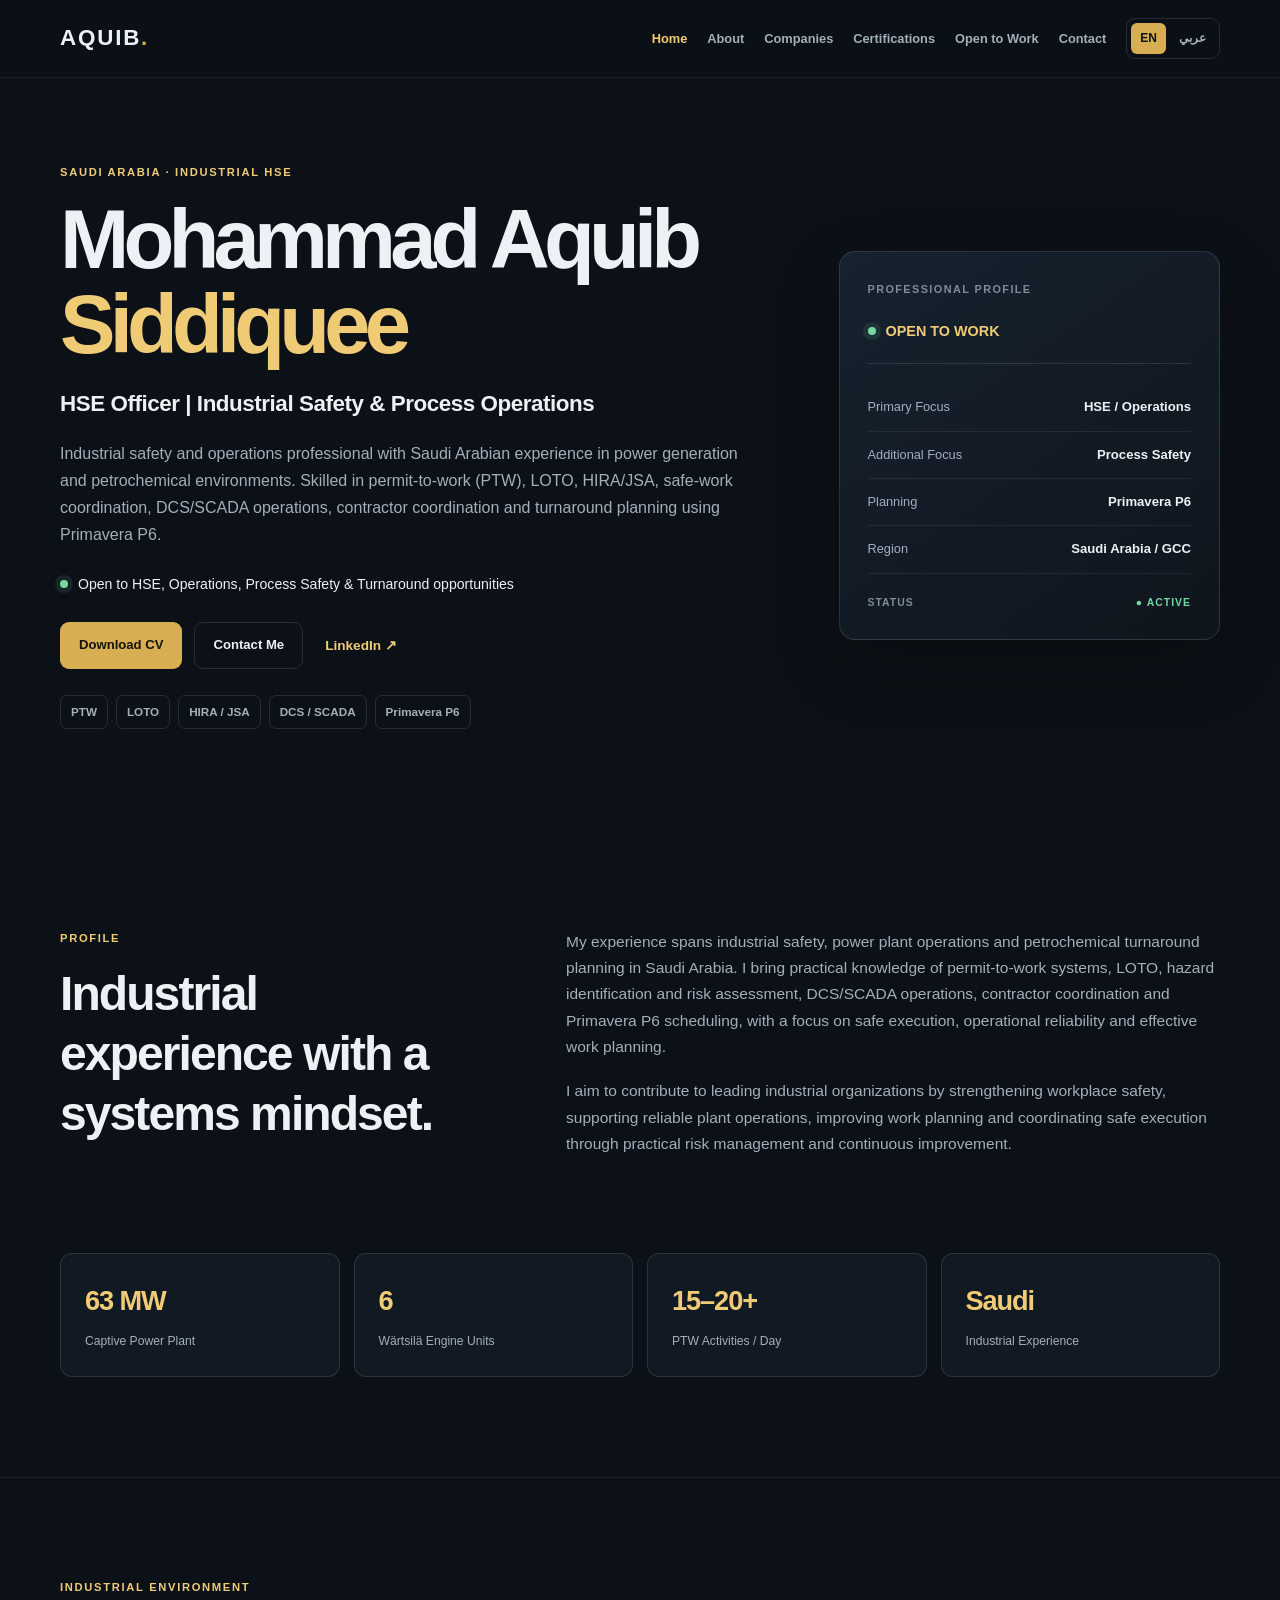
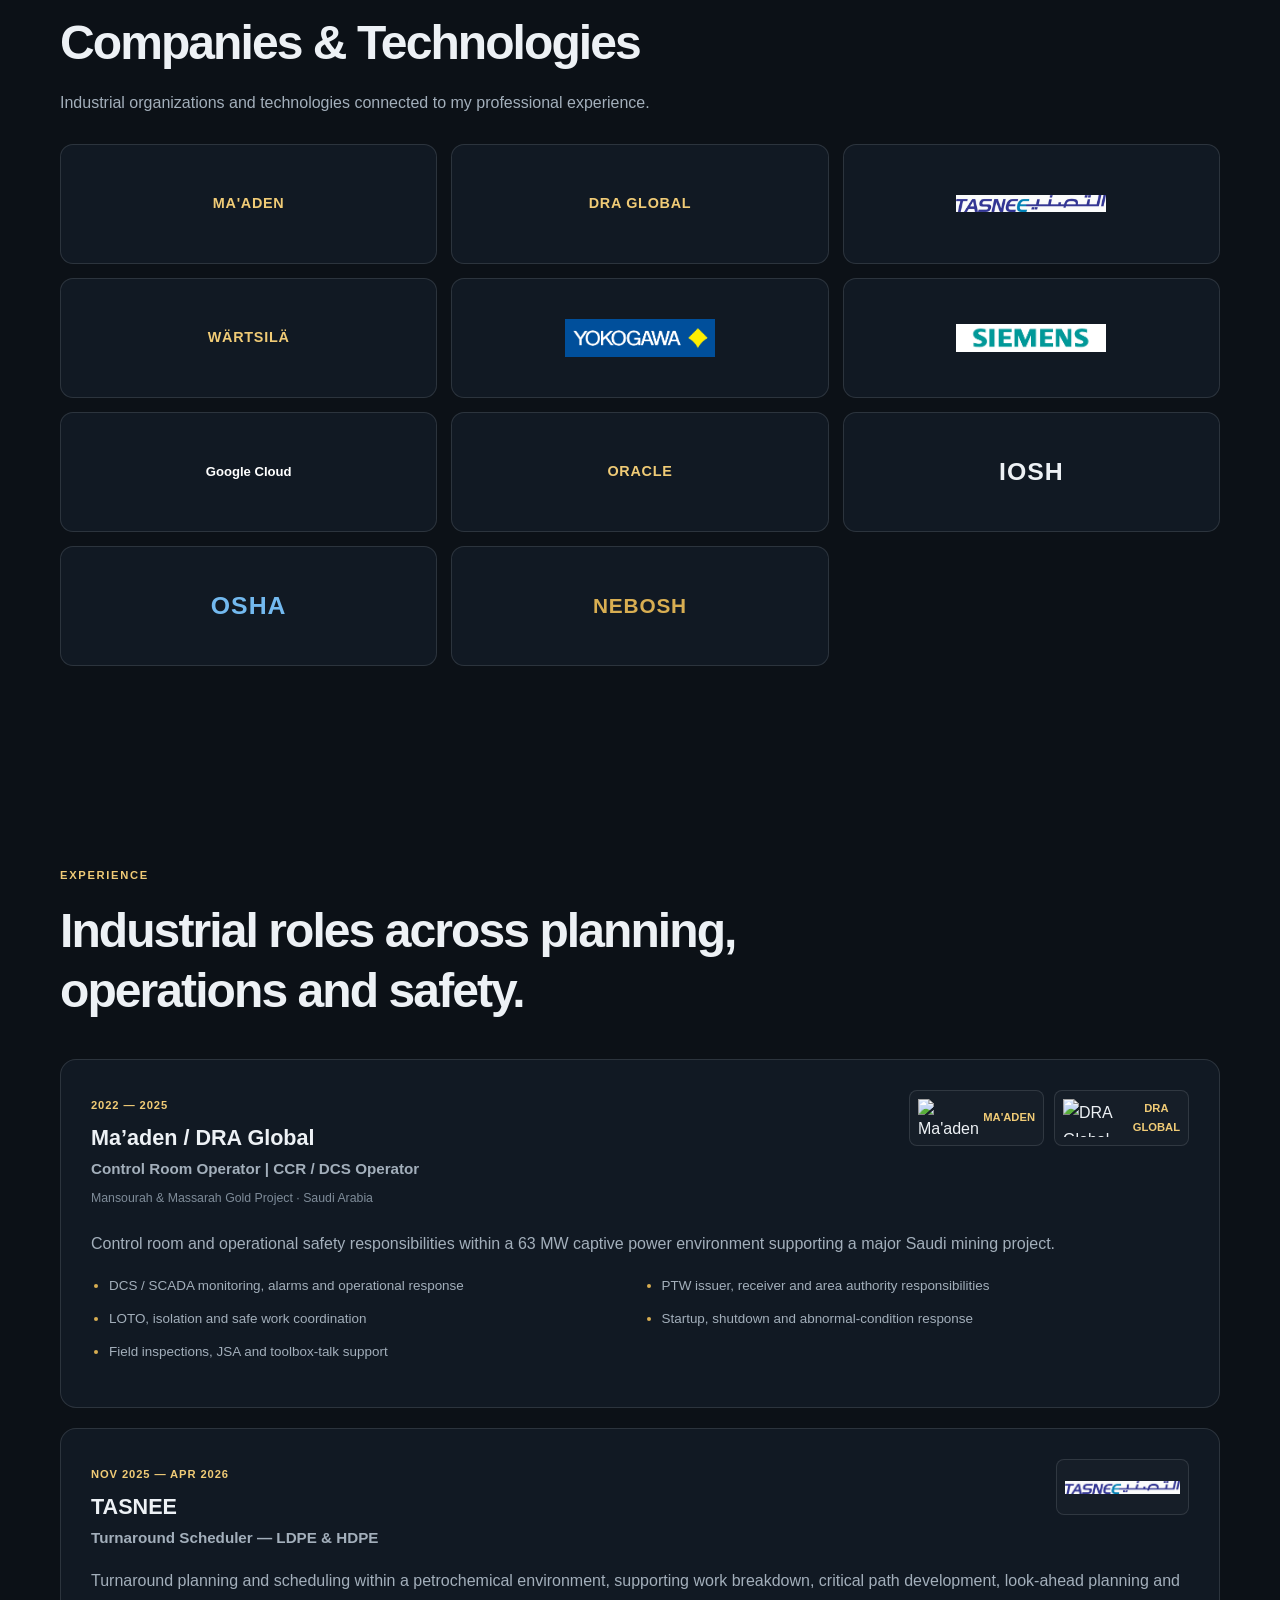
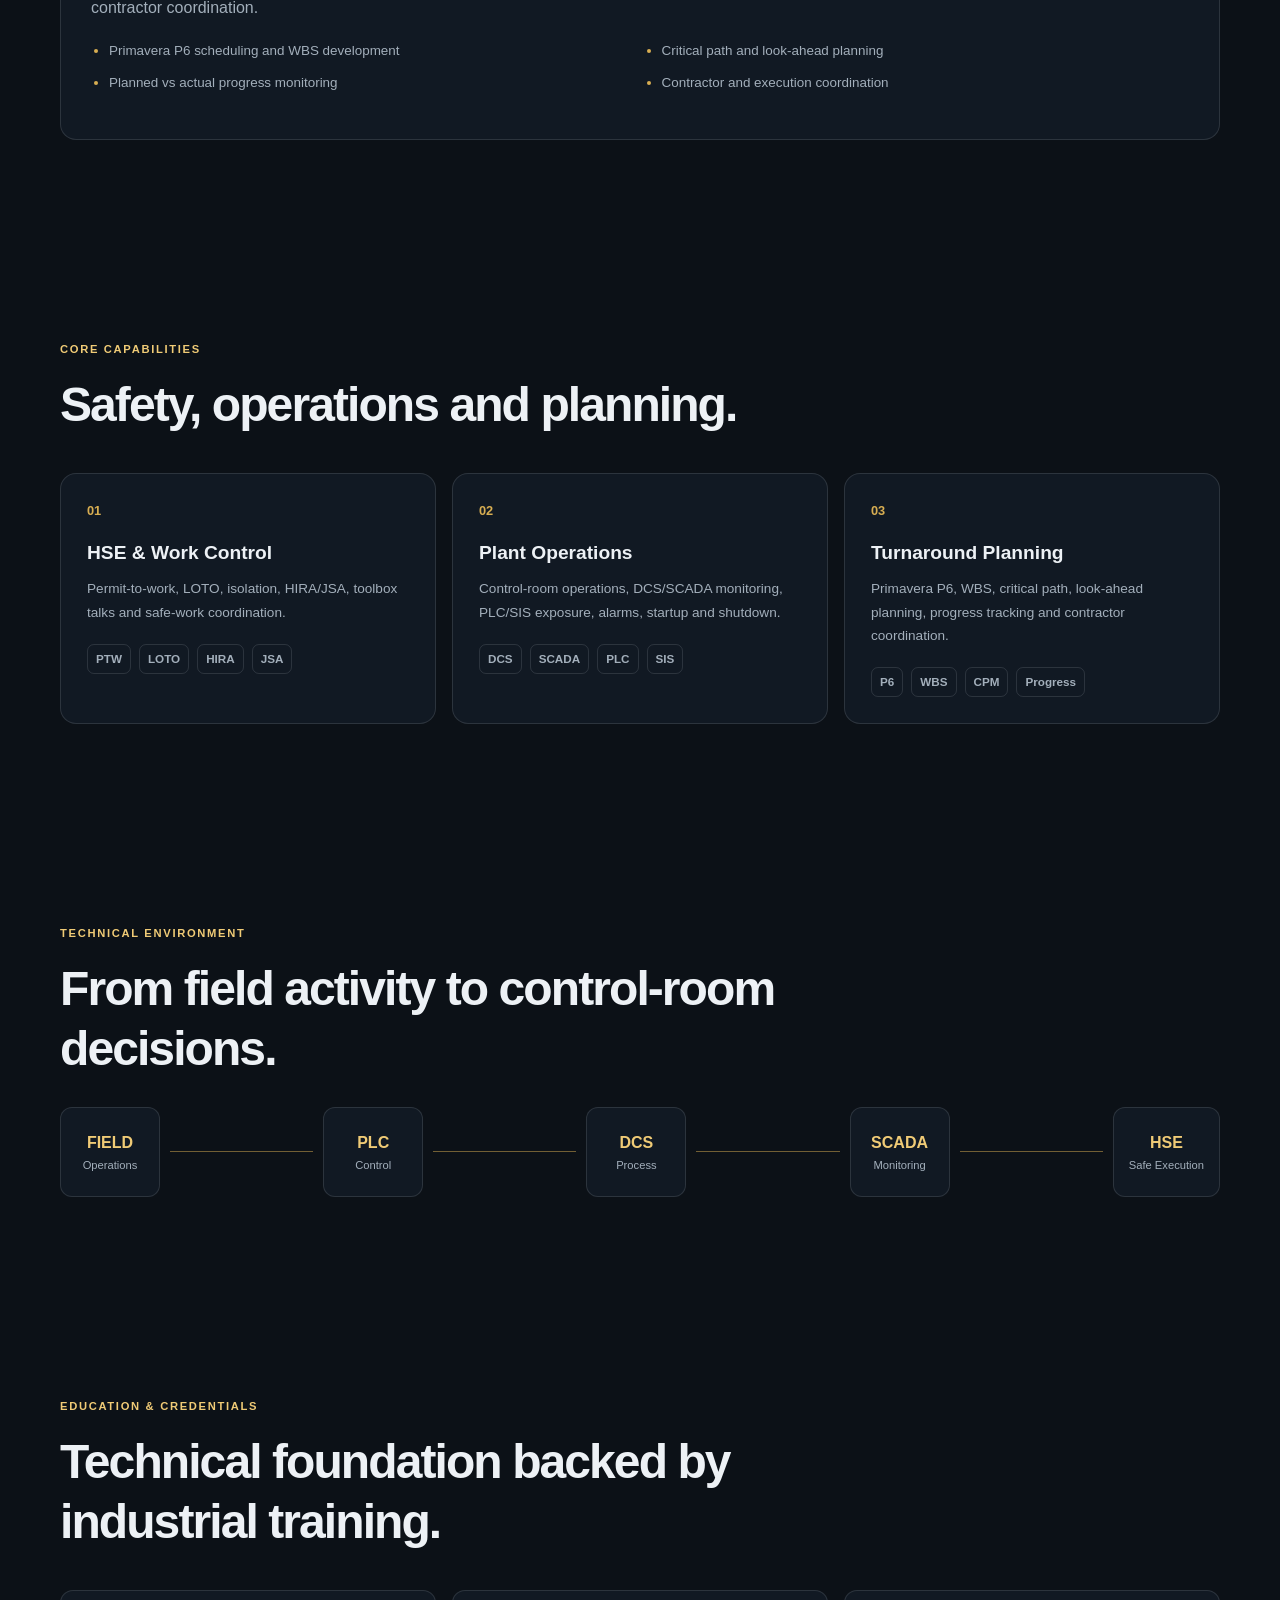
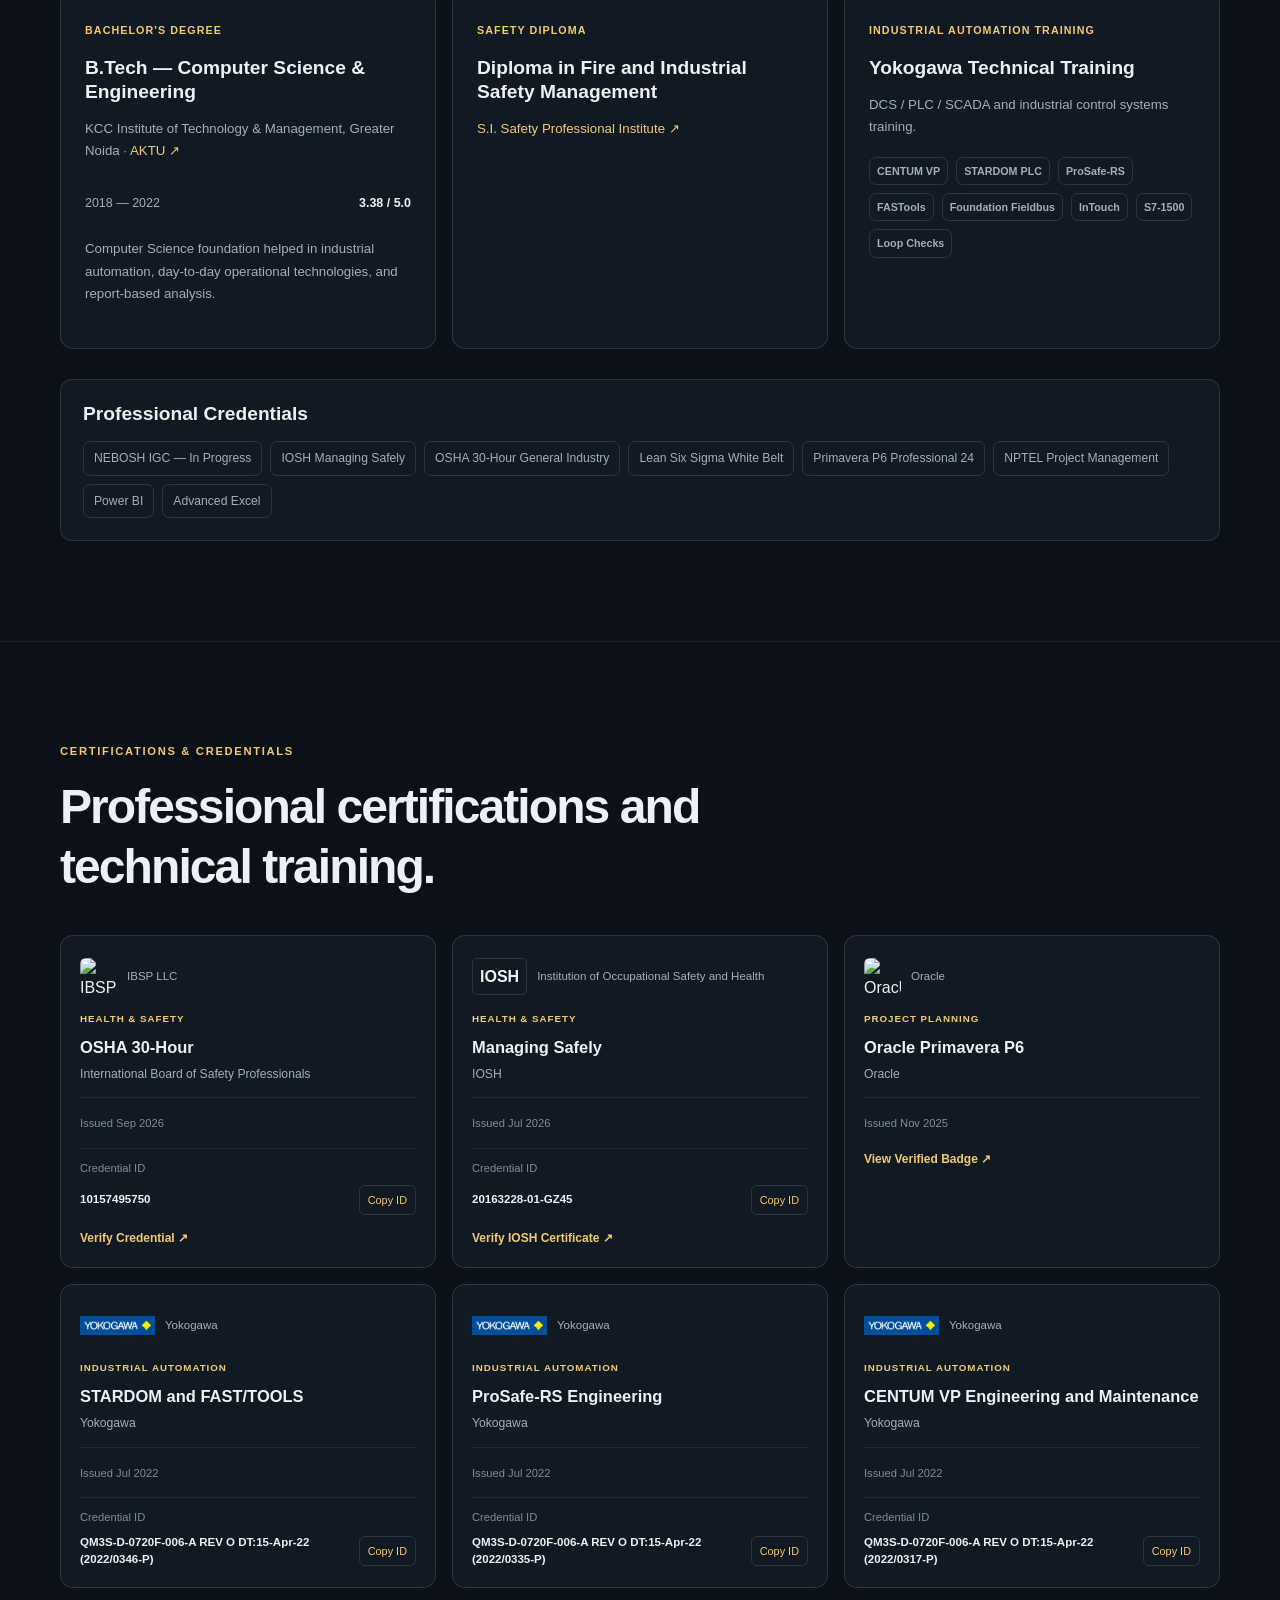
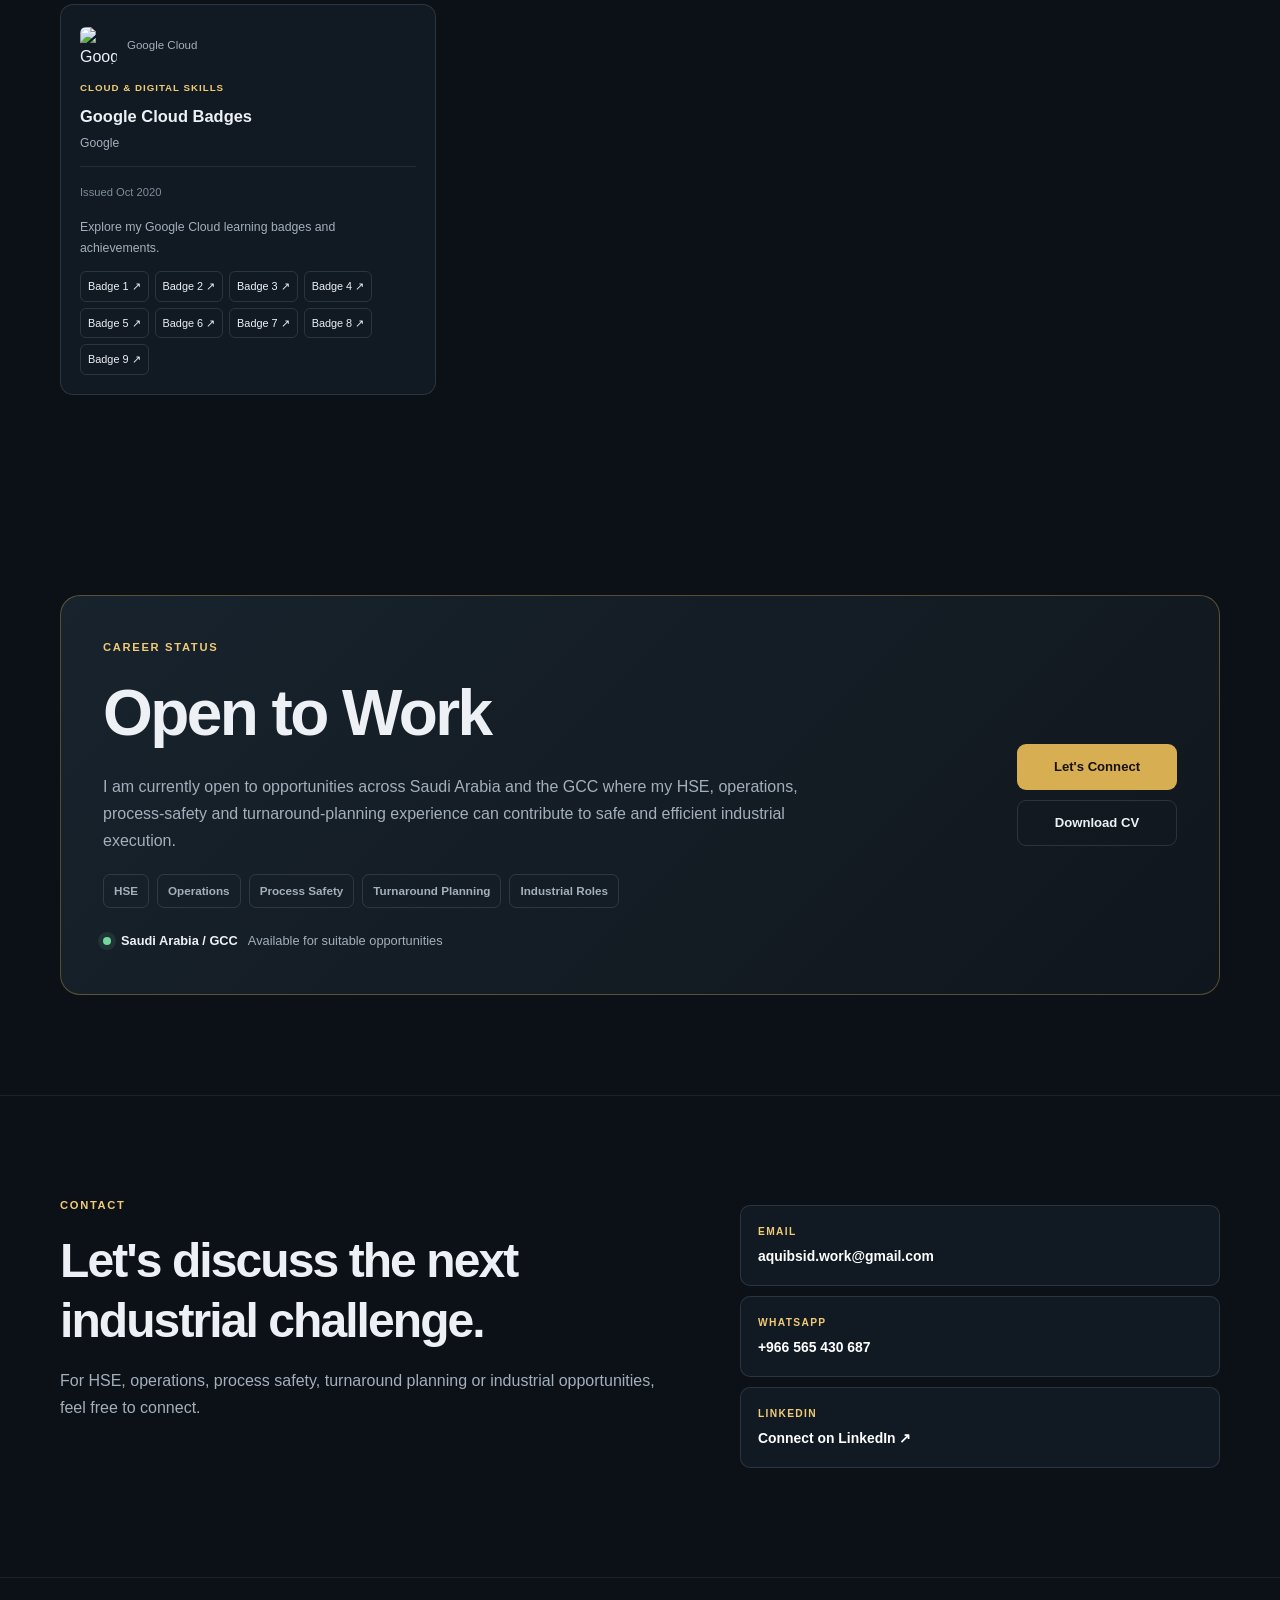
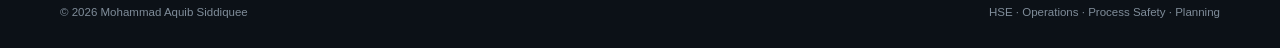
==== commit e5d2ad3e: "Refactor Google Cloud logo tile for improved styling" ====
--- a/index.html
+++ b/index.html
@@ -192,11 +192,17 @@
     <span class="logo-fallback" hidden>SIEMENS</span>
   </a>
 
-  <a class="logo-tile" href="https://cloud.google.com/"
-     target="_blank" rel="noopener noreferrer" aria-label="Google Cloud">
-    <img src="https://cdn.simpleicons.org/googlecloud/4285F4" alt="Google Cloud">
-    <span class="logo-fallback" hidden>GOOGLE CLOUD</span>
-  </a>
+<a class="logo-tile google-cloud-tile"
+   href="https://cloud.google.com/"
+   target="_blank"
+   rel="noopener noreferrer"
+   aria-label="Google Cloud">
+  <img
+    src="https://cdn.simpleicons.org/google/4285F4"
+    alt="Google logo"
+  >
+  <span class="google-cloud-label">Google Cloud</span>
+</a>
 
   <a class="logo-tile" href="https://www.oracle.com/"
      target="_blank" rel="noopener noreferrer" aria-label="Oracle">
--- a/style.css
+++ b/style.css
@@ -160,7 +160,13 @@
 .system-footer { display: flex; justify-content: space-between; margin-top: 20px; color: var(--soft); font-size: .65rem; font-weight: 800; letter-spacing: .1em; }
 .live-indicator { color: #73d7a0; }
 
-
+.yokogawa-issuer-logo {
+  display: block;
+  width: 76px;
+  height: 34px;
+  object-fit: contain;
+  flex-shrink: 0;
+}
 /* Additional company wordmarks */
 .company-wordmark {
   display: inline-flex;
@@ -171,6 +177,74 @@
   font-weight: 900;
   letter-spacing: .04em;
 }
+
+/* Compact, balanced Companies & Technologies section */
+.logo-grid {
+  display: grid;
+  grid-template-columns: repeat(4, minmax(0, 1fr));
+  gap: 12px;
+}
+
+.logo-tile {
+  height: 92px;
+  padding: 14px;
+  gap: 8px;
+  border-radius: 10px;
+}
+
+.logo-tile img {
+  width: 100%;
+  max-width: 145px;
+  height: 46px;
+  object-fit: contain;
+}
+
+.logo-fallback[hidden] {
+  display: none !important;
+}
+
+/* One combined Google Cloud tile */
+.google-cloud-tile {
+  display: flex;
+  flex-direction: row;
+  gap: 8px;
+}
+
+.google-cloud-tile img {
+  width: 30px;
+  height: 30px;
+  flex: 0 0 30px;
+}
+
+.google-cloud-label {
+  color: var(--text-light);
+  font-size: 0.82rem;
+  font-weight: 750;
+  line-height: 1.2;
+}
+
+@media (max-width: 1050px) {
+  .logo-grid {
+    grid-template-columns: repeat(3, minmax(0, 1fr));
+  }
+}
+
+@media (max-width: 640px) {
+  .logo-grid {
+    grid-template-columns: repeat(2, minmax(0, 1fr));
+    gap: 10px;
+  }
+
+  .logo-tile {
+    height: 82px;
+    padding: 10px;
+  }
+
+  .google-cloud-label {
+    font-size: 0.75rem;
+  }
+}
+
 
 .iosh-wordmark {
   color: #edf1f5;
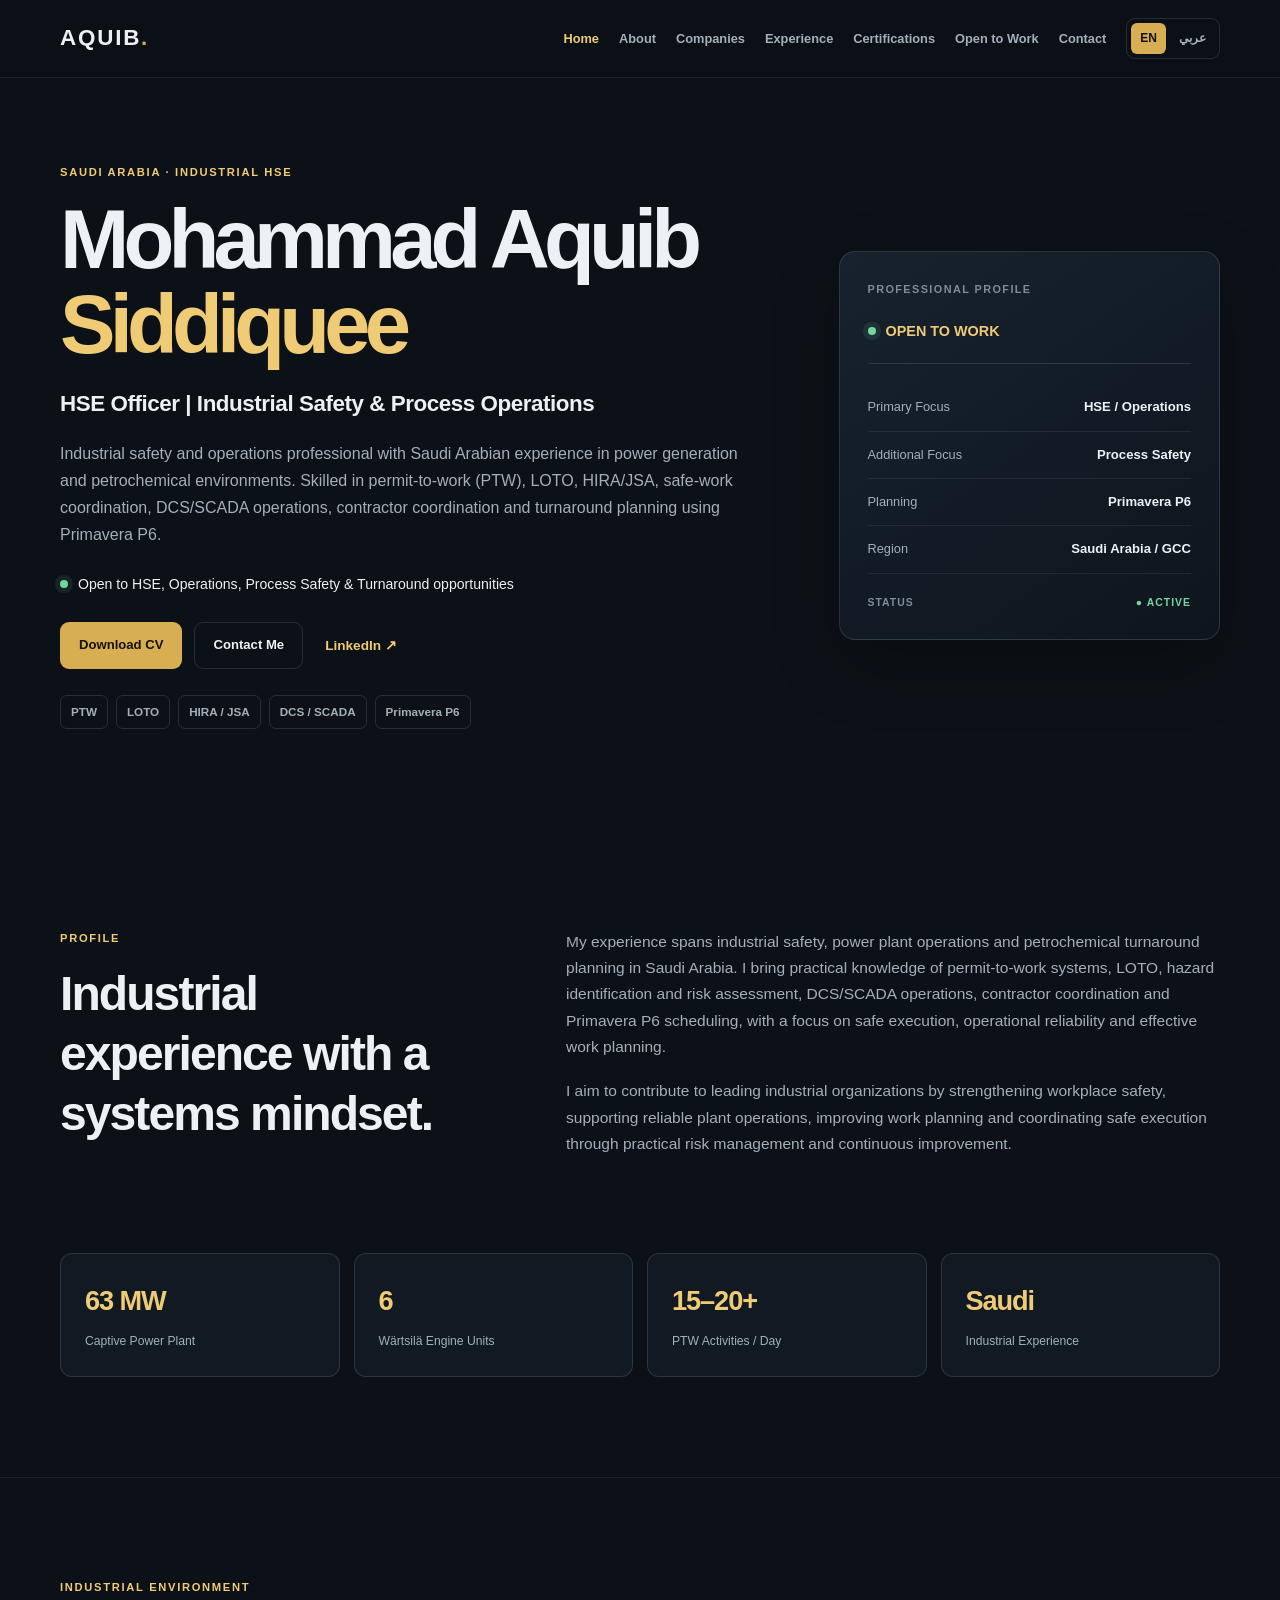
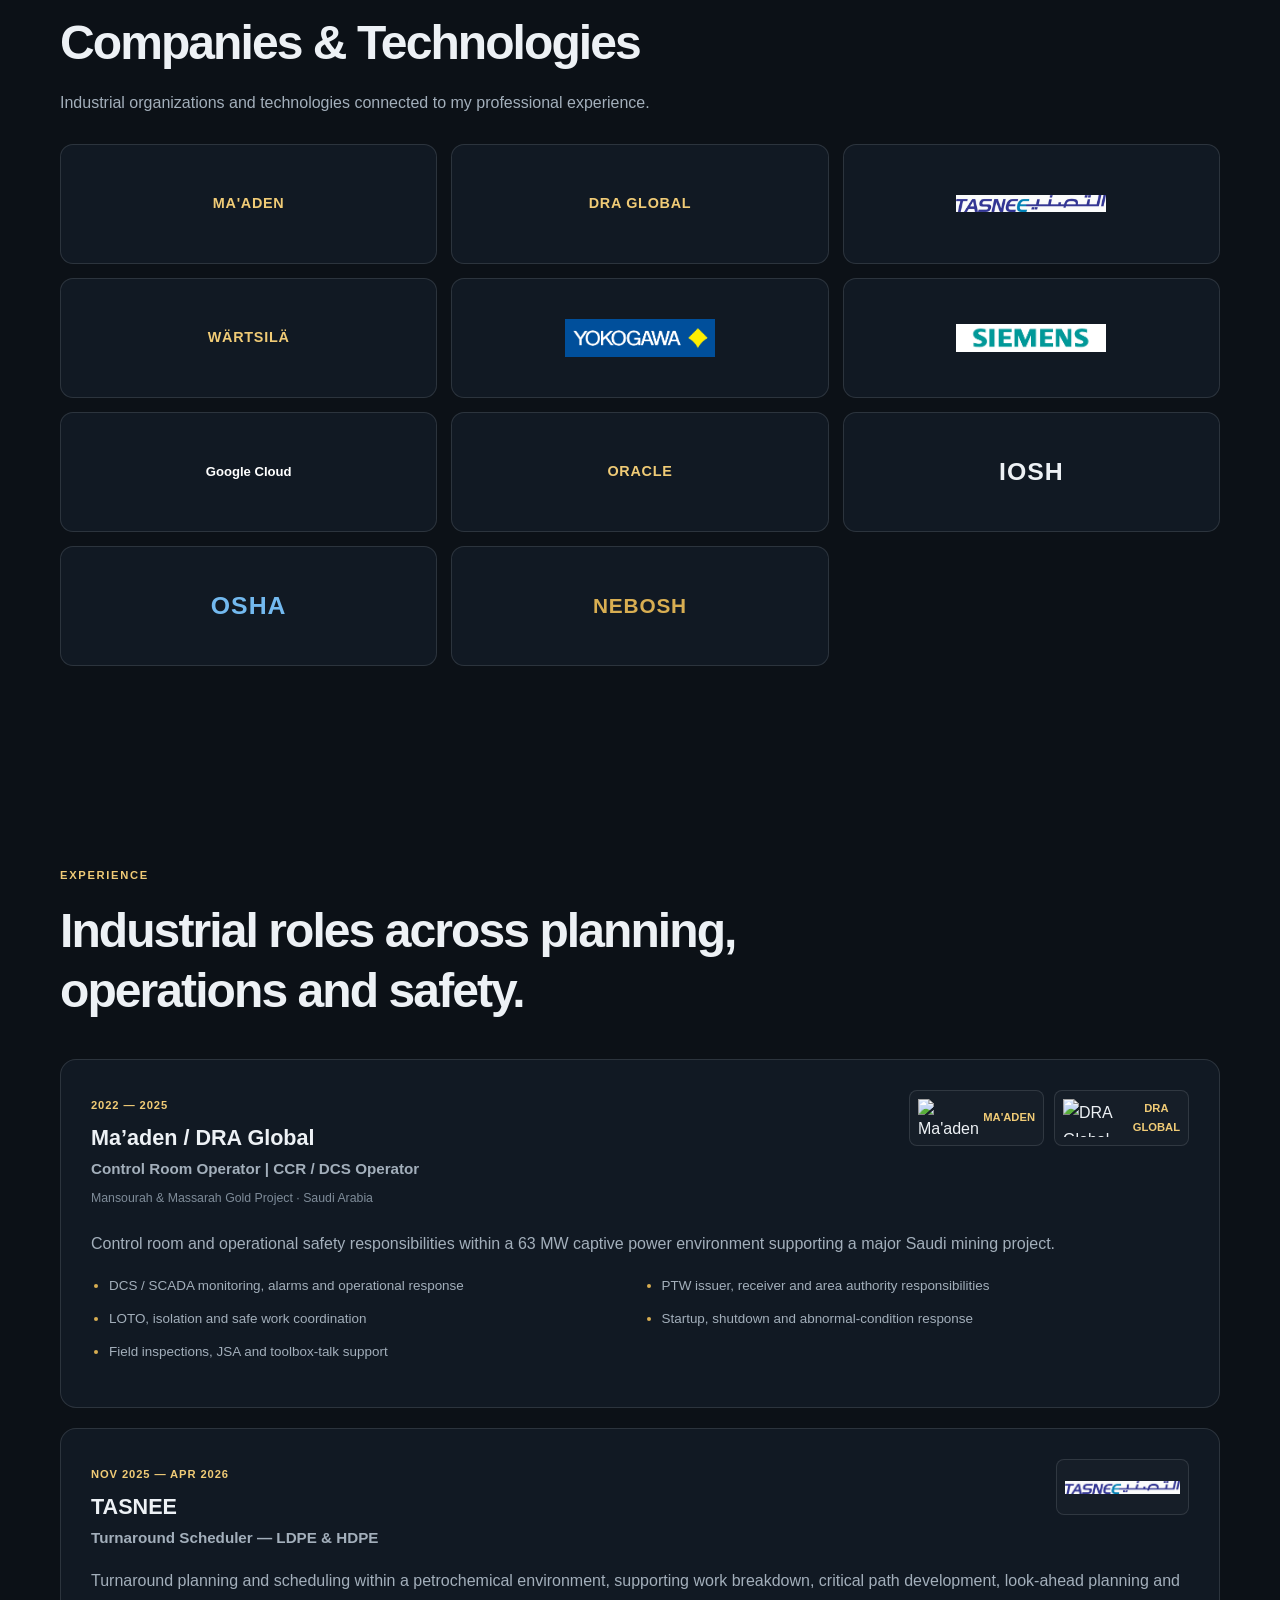
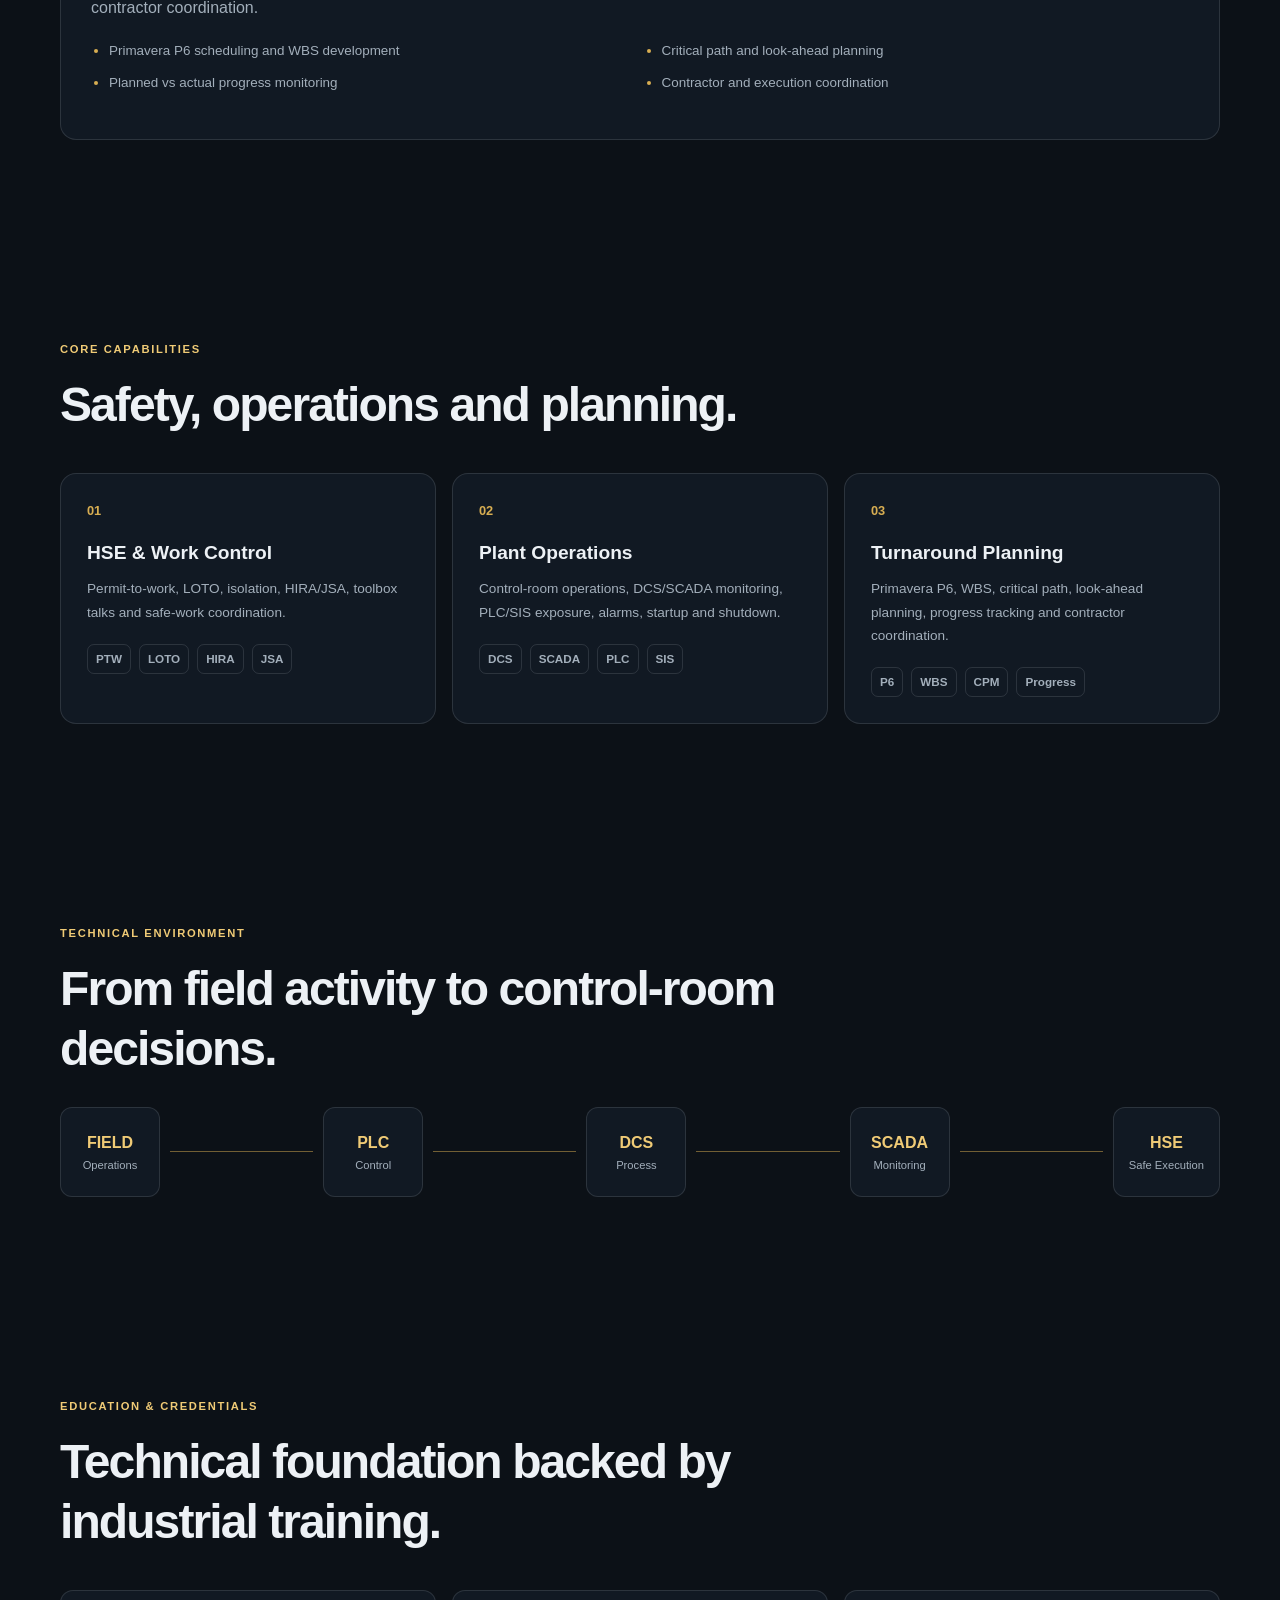
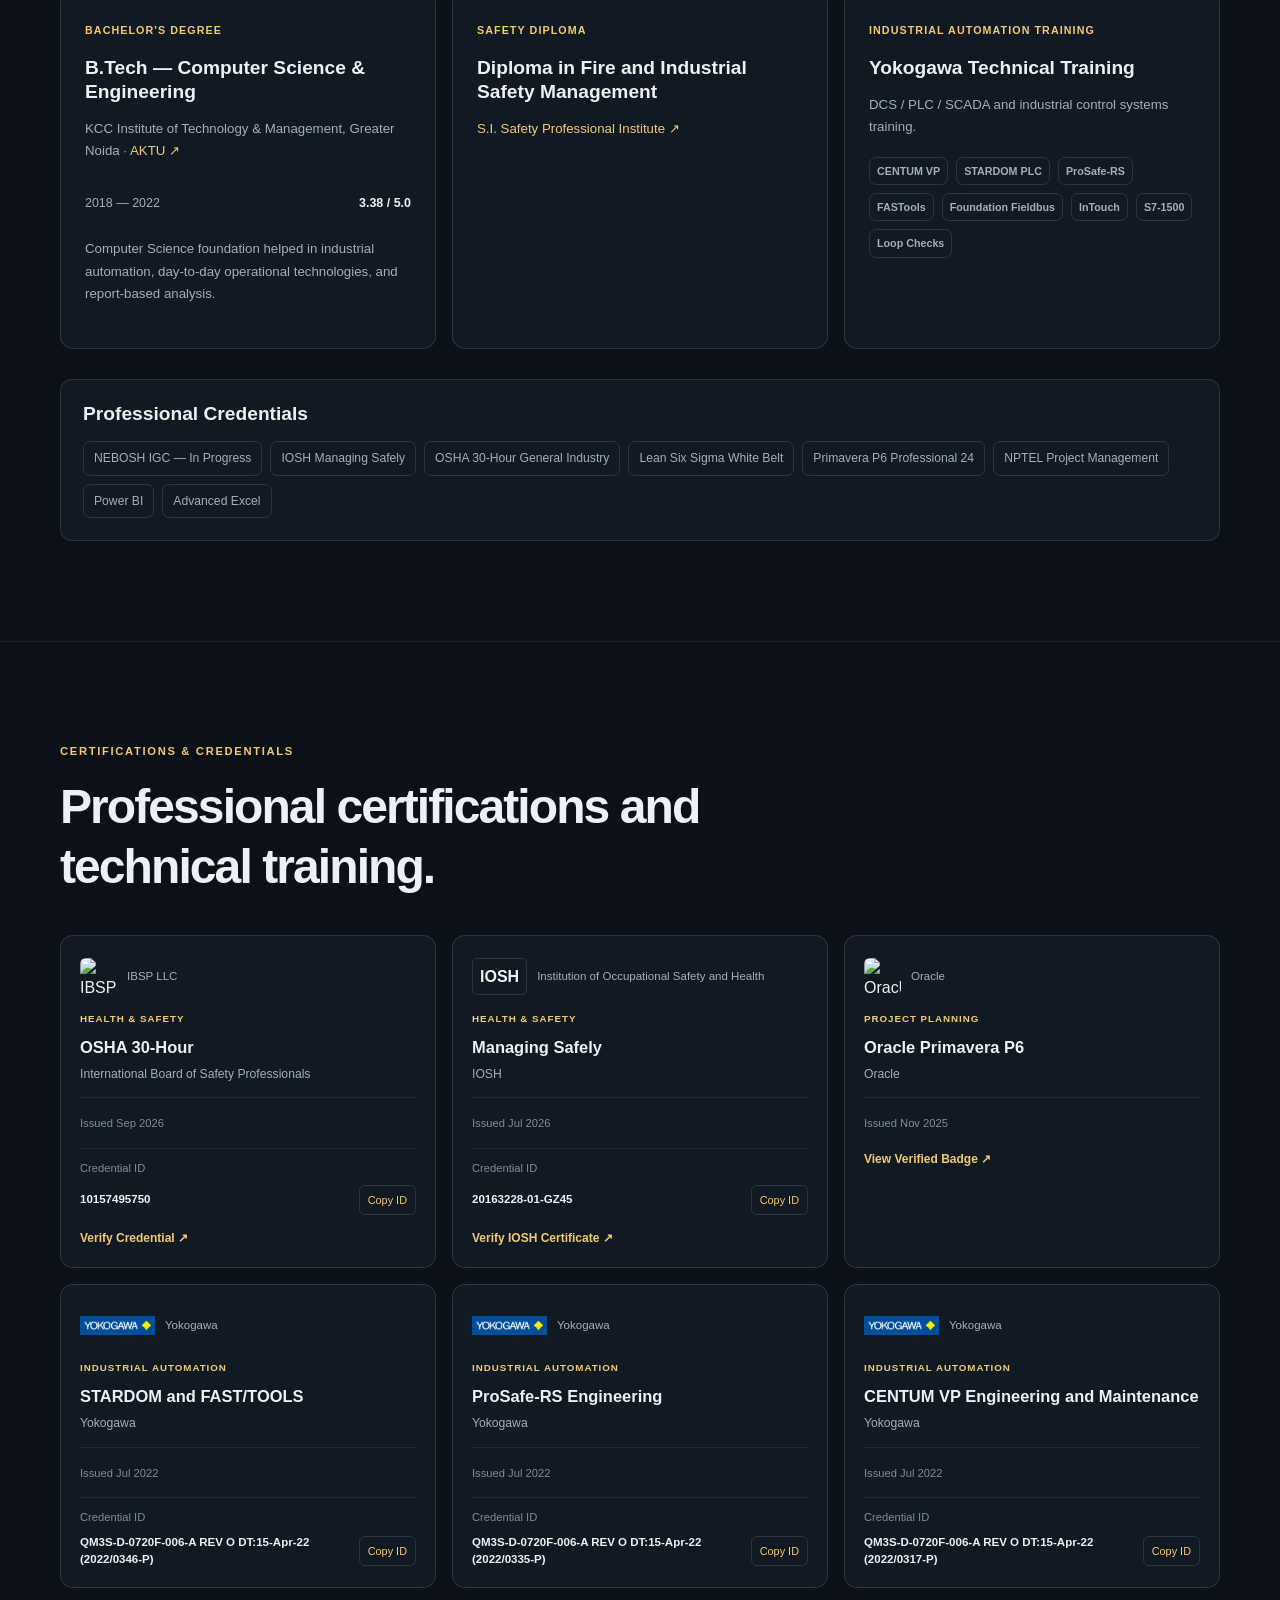
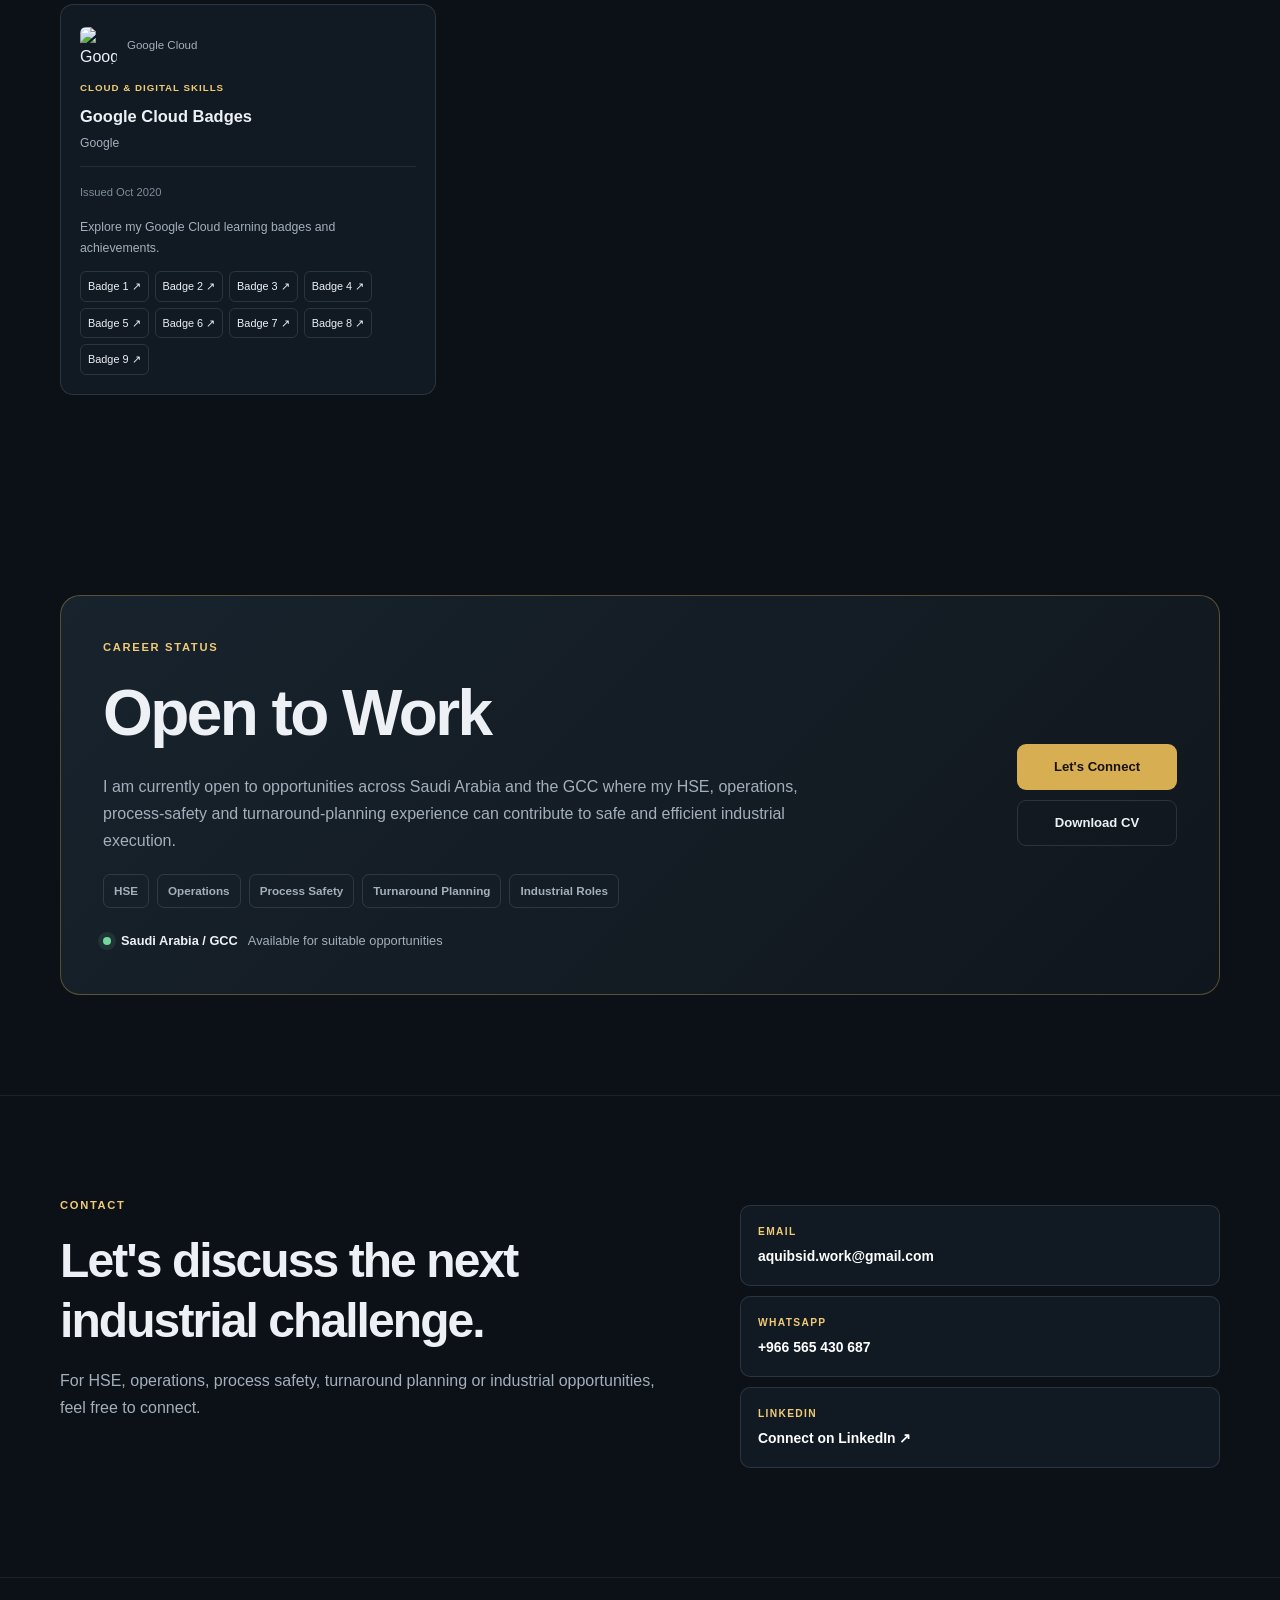
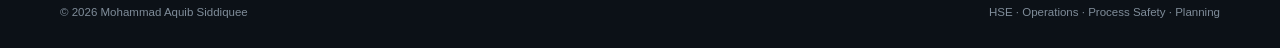
==== commit 29e0ccf8: "Update print statement from 'Hello' to 'Goodbye'" ====
--- a/index.html
+++ b/index.html
@@ -5,7 +5,8 @@
   <meta name="viewport" content="width=device-width, initial-scale=1.0">
   <meta name="theme-color" content="#0c1117">
   <meta name="description" content="Mohammad Aquib Siddiquee — HSE, industrial operations, process safety and turnaround planning professional with Saudi Arabia experience.">
-  <title>Mohammad Aquib Siddiquee | HSE Officer | Operations | Planning</title>
+  <meta name="color-scheme" content="dark">
+  <title>Mohammad Aquib Siddiquee | HSE | Operations | Planning</title>
   <link rel="icon" type="image/svg+xml" href="assets/icons/favicon.svg">
   <link rel="stylesheet" href="style.css">
   <script src="script.js" defer></script>
@@ -17,7 +18,8 @@
     <a href="#home" class="brand" aria-label="Aquib home">AQUIB<span>.</span></a>
 
     <button class="nav-toggle" id="navToggle" type="button"
-      aria-controls="siteNav" aria-expanded="false" aria-label="Open navigation">
+      aria-controls="siteNav" aria-expanded="false"
+      aria-label="Open navigation">
       <span></span><span></span><span></span>
     </button>
 
@@ -25,24 +27,28 @@
       <a href="#home" data-en="Home" data-ar="الرئيسية">Home</a>
       <a href="#about" data-en="About" data-ar="نبذة">About</a>
       <a href="#companies" data-en="Companies" data-ar="الشركات">Companies</a>
+      <a href="#experience" data-en="Experience" data-ar="الخبرة">Experience</a>
       <a href="#certifications" data-en="Certifications" data-ar="الشهادات">Certifications</a>
       <a href="#open-to-work" data-en="Open to Work" data-ar="متاح للعمل">Open to Work</a>
       <a href="#contact" data-en="Contact" data-ar="تواصل">Contact</a>
 
       <div class="language-switcher" aria-label="Language selection">
-        <button class="lang-btn active" type="button" data-lang="en" aria-label="English">EN</button>
-        <button class="lang-btn" type="button" data-lang="ar" aria-label="Arabic">عربي</button>
+        <button class="lang-btn active" type="button" data-lang="en"
+          aria-label="English" aria-pressed="true">EN</button>
+        <button class="lang-btn" type="button" data-lang="ar"
+          aria-label="Arabic" aria-pressed="false">عربي</button>
       </div>
     </nav>
   </div>
 </header>
 
 <main>
-  <!-- HOME: text preserved -->
+  <!-- HOME -->
   <section class="hero section" id="home">
     <div class="hero-grid container">
       <div class="hero-content">
-        <div class="eyebrow" data-en="SAUDI ARABIA · INDUSTRIAL HSE"
+        <div class="eyebrow"
+          data-en="SAUDI ARABIA · INDUSTRIAL HSE"
           data-ar="المملكة العربية السعودية · السلامة الصناعية">
           SAUDI ARABIA · INDUSTRIAL HSE
         </div>
@@ -54,13 +60,14 @@
           HSE Officer | Industrial Safety & Process Operations
         </h2>
 
-        <p data-en="Industrial safety and operations professional with Saudi Arabian experience in power generation and petrochemical environments. Skilled in permit-to-work (PTW), LOTO, HIRA/JSA, safe-work coordination, DCS/SCADA operations, contractor coordination and turnaround planning using Primavera P6."
+        <p
+          data-en="Industrial safety and operations professional with Saudi Arabian experience in power generation and petrochemical environments. Skilled in permit-to-work (PTW), LOTO, HIRA/JSA, safe-work coordination, DCS/SCADA operations, contractor coordination and turnaround planning using Primavera P6."
           data-ar="متخصص في السلامة الصناعية وتشغيل العمليات، مع خبرة مهنية في المملكة العربية السعودية في مجال توليد الطاقة والبيئات البتروكيماوية. يمتلك مهارات في تصاريح العمل (PTW)، والعزل والقفل ووضع البطاقات (LOTO)، وتحديد المخاطر وتقييمها (HIRA/JSA)، وتنسيق الأعمال الآمنة، وتشغيل أنظمة DCS/SCADA، وتنسيق المقاولين، وتخطيط أعمال الصيانة باستخدام Primavera P6.">
           Industrial safety and operations professional with Saudi Arabian experience in power generation and petrochemical environments. Skilled in permit-to-work (PTW), LOTO, HIRA/JSA, safe-work coordination, DCS/SCADA operations, contractor coordination and turnaround planning using Primavera P6.
         </p>
 
         <div class="availability-line">
-          <span class="status-dot"></span>
+          <span class="status-dot" aria-hidden="true"></span>
           <span data-en="Open to HSE, Operations, Process Safety & Turnaround opportunities"
             data-ar="متاح لفرص السلامة والعمليات وسلامة العمليات وتخطيط أعمال الصيانة">
             Open to HSE, Operations, Process Safety & Turnaround opportunities
@@ -68,29 +75,38 @@
         </div>
 
         <div class="hero-actions">
-          <a href="Mohammad-Aquib-Siddiquee-CV.pdf" class="btn btn-primary" download
-            data-en="Download CV" data-ar="تحميل السيرة الذاتية">Download CV</a>
+          <a href="Mohammad-Aquib-Siddiquee-CV.pdf"
+            class="btn btn-primary" download
+            data-en="Download CV" data-ar="تحميل السيرة الذاتية">
+            Download CV
+          </a>
           <a href="#contact" class="btn btn-secondary"
             data-en="Contact Me" data-ar="تواصل معي">Contact Me</a>
           <a href="https://www.linkedin.com/in/mohammad-aquib-siddiquee-388b64162"
-            class="linkedin-link" target="_blank" rel="noopener noreferrer">LinkedIn ↗</a>
-        </div>
-
-        <div class="hero-tags">
-          <span>PTW</span><span>LOTO</span><span>HIRA / JSA</span>
-          <span>DCS / SCADA</span><span>Primavera P6</span>
-        </div>
-      </div>
-
-      <aside class="system-panel">
-        <div class="panel-label" data-en="PROFESSIONAL PROFILE" data-ar="الملف المهني">
-          PROFESSIONAL PROFILE
-        </div>
+            class="linkedin-link" target="_blank"
+            rel="noopener noreferrer">LinkedIn ↗</a>
+        </div>
+
+        <div class="hero-tags" aria-label="Core skills">
+          <span>PTW</span>
+          <span>LOTO</span>
+          <span>HIRA / JSA</span>
+          <span>DCS / SCADA</span>
+          <span>Primavera P6</span>
+        </div>
+      </div>
+
+      <aside class="system-panel" aria-label="Professional profile summary">
+        <div class="panel-label" data-en="PROFESSIONAL PROFILE"
+          data-ar="الملف المهني">PROFESSIONAL PROFILE</div>
+
         <div class="system-status">
-          <span class="status-dot"></span>
+          <span class="status-dot" aria-hidden="true"></span>
           <strong data-en="OPEN TO WORK" data-ar="متاح للعمل">OPEN TO WORK</strong>
         </div>
+
         <div class="panel-divider"></div>
+
         <div class="system-row">
           <span data-en="Primary Focus" data-ar="التركيز الأساسي">Primary Focus</span>
           <strong data-en="HSE / Operations" data-ar="السلامة / العمليات">HSE / Operations</strong>
@@ -107,13 +123,16 @@
           <span data-en="Region" data-ar="المنطقة">Region</span>
           <strong>Saudi Arabia / GCC</strong>
         </div>
-        <div class="system-footer"><span>STATUS</span><span class="live-indicator">● ACTIVE</span></div>
+
+        <div class="system-footer">
+          <span>STATUS</span>
+          <span class="live-indicator">● ACTIVE</span>
+        </div>
       </aside>
     </div>
   </section>
 
-
-  <!-- ABOUT: text preserved -->
+  <!-- ABOUT: intentionally before Companies -->
   <section class="about section" id="about">
     <div class="container two-column">
       <div class="section-heading">
@@ -123,12 +142,16 @@
           Industrial experience with a systems mindset.
         </h2>
       </div>
+
       <div class="about-content">
-        <p data-en="My experience spans industrial safety, power plant operations and petrochemical turnaround planning in Saudi Arabia. I bring practical knowledge of permit-to-work systems, LOTO, hazard identification and risk assessment, DCS/SCADA operations, contractor coordination and Primavera P6 scheduling, with a focus on safe execution, operational reliability and effective work planning."
+        <p
+          data-en="My experience spans industrial safety, power plant operations and petrochemical turnaround planning in Saudi Arabia. I bring practical knowledge of permit-to-work systems, LOTO, hazard identification and risk assessment, DCS/SCADA operations, contractor coordination and Primavera P6 scheduling, with a focus on safe execution, operational reliability and effective work planning."
           data-ar="تمتد خبرتي لتشمل السلامة الصناعية، وتشغيل محطات الطاقة، وتخطيط أعمال الصيانة الشاملة في قطاع البتروكيماويات بالمملكة العربية السعودية. أمتلك معرفة عملية بأنظمة تصاريح العمل، والعزل والقفل ووضع البطاقات (LOTO)، وتحديد المخاطر وتقييمها، وتشغيل أنظمة DCS/SCADA، وتنسيق المقاولين، والجدولة باستخدام Primavera P6، مع التركيز على التنفيذ الآمن، وموثوقية العمليات، والتخطيط الفعّال للأعمال.">
           My experience spans industrial safety, power plant operations and petrochemical turnaround planning in Saudi Arabia. I bring practical knowledge of permit-to-work systems, LOTO, hazard identification and risk assessment, DCS/SCADA operations, contractor coordination and Primavera P6 scheduling, with a focus on safe execution, operational reliability and effective work planning.
         </p>
-        <p data-en="I aim to contribute to leading industrial organizations by strengthening workplace safety, supporting reliable plant operations, improving work planning and coordinating safe execution through practical risk management and continuous improvement."
+
+        <p
+          data-en="I aim to contribute to leading industrial organizations by strengthening workplace safety, supporting reliable plant operations, improving work planning and coordinating safe execution through practical risk management and continuous improvement."
           data-ar="أسعى إلى المساهمة في تطوير أداء المؤسسات الصناعية الرائدة من خلال تعزيز السلامة في بيئة العمل، ودعم موثوقية تشغيل المصانع، وتحسين تخطيط الأعمال، وتنسيق التنفيذ الآمن عبر الإدارة العملية للمخاطر والتحسين المستمر.">
           I aim to contribute to leading industrial organizations by strengthening workplace safety, supporting reliable plant operations, improving work planning and coordinating safe execution through practical risk management and continuous improvement.
         </p>
@@ -136,100 +159,113 @@
     </div>
 
     <div class="container stats-grid">
-      <div class="stat-card"><strong>63 MW</strong><span data-en="Captive Power Plant" data-ar="محطة توليد طاقة">Captive Power Plant</span></div>
-      <div class="stat-card"><strong>6</strong><span data-en="Wärtsilä Engine Units" data-ar="وحدات محركات Wärtsilä">Wärtsilä Engine Units</span></div>
-      <div class="stat-card"><strong>15–20+</strong><span data-en="PTW Activities / Day" data-ar="تصاريح عمل يومياً">PTW Activities / Day</span></div>
-      <div class="stat-card"><strong>Saudi</strong><span data-en="Industrial Experience" data-ar="خبرة صناعية">Industrial Experience</span></div>
-    </div>
-  </section>
-
-    <!-- COMPANIES -->
+      <div class="stat-card">
+        <strong>63 MW</strong>
+        <span data-en="Captive Power Plant" data-ar="محطة توليد طاقة">Captive Power Plant</span>
+      </div>
+      <div class="stat-card">
+        <strong>6</strong>
+        <span data-en="Wärtsilä Engine Units" data-ar="وحدات محركات Wärtsilä">Wärtsilä Engine Units</span>
+      </div>
+      <div class="stat-card">
+        <strong>15–20+</strong>
+        <span data-en="PTW Activities / Day" data-ar="تصاريح عمل يومياً">PTW Activities / Day</span>
+      </div>
+      <div class="stat-card">
+        <strong>Saudi</strong>
+        <span data-en="Industrial Experience" data-ar="خبرة صناعية">Industrial Experience</span>
+      </div>
+    </div>
+  </section>
+
+  <!-- COMPANIES & TECHNOLOGIES -->
   <section class="companies section" id="companies">
     <div class="container">
       <div class="section-heading compact">
-        <div class="eyebrow" data-en="INDUSTRIAL ENVIRONMENT" data-ar="البيئة الصناعية">INDUSTRIAL ENVIRONMENT</div>
-        <h2 data-en="Companies & Technologies" data-ar="الشركات والتقنيات">Companies & Technologies</h2>
+        <div class="eyebrow" data-en="INDUSTRIAL ENVIRONMENT"
+          data-ar="البيئة الصناعية">INDUSTRIAL ENVIRONMENT</div>
+        <h2 data-en="Companies & Technologies"
+          data-ar="الشركات والتقنيات">Companies & Technologies</h2>
         <p data-en="Industrial organizations and technologies connected to my professional experience."
           data-ar="الشركات والتقنيات الصناعية المرتبطة بخبرتي المهنية.">
           Industrial organizations and technologies connected to my professional experience.
         </p>
       </div>
 
-    <div class="logo-grid">
-  <a class="logo-tile" href="https://www.maaden.com/"
-     target="_blank" rel="noopener noreferrer" aria-label="Ma'aden">
-    <img src="https://axvpvthrjz64.compat.objectstorage.me-jeddah-1.oraclecloud.com/maaden-website-assets/globals/maaden_english_secondary_logo_rgb_white-gold.svg" alt="Ma'aden">
-    <span class="logo-fallback" hidden>MA'ADEN</span>
-  </a>
-
-  <a class="logo-tile" href="https://www.draglobal.com/"
-     target="_blank" rel="noopener noreferrer" aria-label="DRA Global">
-    <img src="https://www.draglobal.com/media/mjmlr13y/dra_logo-full_colour_rgb.png" alt="DRA Global">
-    <span class="logo-fallback" hidden>DRA GLOBAL</span>
-  </a>
-
-  <a class="logo-tile" href="https://www.tasnee.com/"
-     target="_blank" rel="noopener noreferrer" aria-label="TASNEE">
-    <img src="TASNEE-LOGO.png" alt="TASNEE">
-    <span class="logo-fallback" hidden>TASNEE</span>
-  </a>
-
-  <a class="logo-tile" href="https://www.wartsila.com/"
-     target="_blank" rel="noopener noreferrer" aria-label="Wärtsilä">
-    <img src="https://brandhub.wartsila.com/m/139119681d7a77dc/original/Wartsila-logo-color-positive.png" alt="Wärtsilä">
-    <span class="logo-fallback" hidden>WÄRTSILÄ</span>
-  </a>
-
-  <a class="logo-tile" href="https://www.yokogawa.com/"
-     target="_blank" rel="noopener noreferrer" aria-label="Yokogawa">
-    <img src="YOKOGAWA-LOGO.png" alt="Yokogawa">
-    <span class="logo-fallback" hidden>YOKOGAWA</span>
-  </a>
-
-  <a class="logo-tile" href="https://www.siemens.com/"
-     target="_blank" rel="noopener noreferrer" aria-label="Siemens">
-    <img src="SIEMENS-LOGO.png" alt="Siemens">
-    <span class="logo-fallback" hidden>SIEMENS</span>
-  </a>
-
-<a class="logo-tile google-cloud-tile"
-   href="https://cloud.google.com/"
-   target="_blank"
-   rel="noopener noreferrer"
-   aria-label="Google Cloud">
-  <img
-    src="https://cdn.simpleicons.org/google/4285F4"
-    alt="Google logo"
-  >
-  <span class="google-cloud-label">Google Cloud</span>
-</a>
-
-  <a class="logo-tile" href="https://www.oracle.com/"
-     target="_blank" rel="noopener noreferrer" aria-label="Oracle">
-    <img src="https://cdn.simpleicons.org/oracle/F80000" alt="Oracle">
-    <span class="logo-fallback" hidden>ORACLE</span>
-  </a>
-
-  <a class="logo-tile" href="https://iosh.com/"
-     target="_blank" rel="noopener noreferrer" aria-label="IOSH">
-    <span class="company-wordmark iosh-wordmark">IOSH</span>
-  </a>
-
-  <a class="logo-tile" href="https://www.osha.gov/"
-     target="_blank" rel="noopener noreferrer" aria-label="OSHA">
-    <span class="company-wordmark osha-wordmark">OSHA</span>
-  </a>
-
-  <a class="logo-tile" href="https://www.nebosh.org.uk/"
-     target="_blank" rel="noopener noreferrer" aria-label="NEBOSH">
-    <span class="company-wordmark nebosh-wordmark">NEBOSH</span>
-  </a>
-</div>
-    </div>
-  </section>
-
-
-  <!-- EXPERIENCE: Ma'aden / DRA first, then TASNEE -->
+      <div class="logo-grid">
+        <a class="logo-tile" href="https://www.maaden.com/"
+          target="_blank" rel="noopener noreferrer" aria-label="Ma'aden">
+          <img src="https://axvpvthrjz64.compat.objectstorage.me-jeddah-1.oraclecloud.com/maaden-website-assets/globals/maaden_english_secondary_logo_rgb_white-gold.svg"
+            alt="Ma'aden" loading="lazy">
+          <span class="logo-fallback" hidden>MA'ADEN</span>
+        </a>
+
+        <a class="logo-tile" href="https://www.draglobal.com/"
+          target="_blank" rel="noopener noreferrer" aria-label="DRA Global">
+          <img src="https://www.draglobal.com/media/mjmlr13y/dra_logo-full_colour_rgb.png"
+            alt="DRA Global" loading="lazy">
+          <span class="logo-fallback" hidden>DRA GLOBAL</span>
+        </a>
+
+        <a class="logo-tile" href="https://www.tasnee.com/"
+          target="_blank" rel="noopener noreferrer" aria-label="TASNEE">
+          <img src="TASNEE-LOGO.png" alt="TASNEE" loading="lazy">
+          <span class="logo-fallback" hidden>TASNEE</span>
+        </a>
+
+        <a class="logo-tile" href="https://www.wartsila.com/"
+          target="_blank" rel="noopener noreferrer" aria-label="Wärtsilä">
+          <img src="https://brandhub.wartsila.com/m/139119681d7a77dc/original/Wartsila-logo-color-positive.png"
+            alt="Wärtsilä" loading="lazy">
+          <span class="logo-fallback" hidden>WÄRTSILÄ</span>
+        </a>
+
+        <a class="logo-tile" href="https://www.yokogawa.com/"
+          target="_blank" rel="noopener noreferrer" aria-label="Yokogawa">
+          <img src="YOKOGAWA-LOGO.png" alt="Yokogawa" loading="lazy">
+          <span class="logo-fallback" hidden>YOKOGAWA</span>
+        </a>
+
+        <a class="logo-tile" href="https://www.siemens.com/"
+          target="_blank" rel="noopener noreferrer" aria-label="Siemens">
+          <img src="SIEMENS-LOGO.png" alt="Siemens" loading="lazy">
+          <span class="logo-fallback" hidden>SIEMENS</span>
+        </a>
+
+        <!-- One combined Google Cloud tile, not a Google employment claim -->
+        <a class="logo-tile google-cloud-tile" href="https://cloud.google.com/"
+          target="_blank" rel="noopener noreferrer" aria-label="Google Cloud">
+          <img src="https://cdn.simpleicons.org/google/4285F4"
+            alt="Google logo" loading="lazy">
+          <span class="google-cloud-label">Google Cloud</span>
+        </a>
+
+        <a class="logo-tile" href="https://www.oracle.com/"
+          target="_blank" rel="noopener noreferrer" aria-label="Oracle">
+          <img src="https://cdn.simpleicons.org/oracle/F80000"
+            alt="Oracle" loading="lazy">
+          <span class="logo-fallback" hidden>ORACLE</span>
+        </a>
+
+        <a class="logo-tile" href="https://iosh.com/"
+          target="_blank" rel="noopener noreferrer" aria-label="IOSH">
+          <span class="company-wordmark iosh-wordmark">IOSH</span>
+        </a>
+
+        <a class="logo-tile" href="https://www.osha.gov/"
+          target="_blank" rel="noopener noreferrer" aria-label="OSHA">
+          <span class="company-wordmark osha-wordmark">OSHA</span>
+        </a>
+
+        <a class="logo-tile" href="https://www.nebosh.org.uk/"
+          target="_blank" rel="noopener noreferrer" aria-label="NEBOSH">
+          <span class="company-wordmark nebosh-wordmark">NEBOSH</span>
+        </a>
+      </div>
+    </div>
+  </section>
+
+  <!-- EXPERIENCE -->
   <section class="experience section" id="experience">
     <div class="container">
       <div class="section-heading">
@@ -243,7 +279,7 @@
       <div class="experience-list">
         <article class="experience-card">
           <div class="experience-top">
-            <div>
+            <div class="experience-details">
               <span class="experience-date">2022 — 2025</span>
               <h3>Ma’aden / DRA Global</h3>
               <h4 data-en="Control Room Operator | CCR / DCS Operator"
@@ -252,71 +288,80 @@
               </h4>
               <span class="project-label">Mansourah & Massarah Gold Project · Saudi Arabia</span>
             </div>
-            <div class="experience-logos">
-  <a class="experience-logo-link"
-     href="https://www.maaden.com/"
-     target="_blank" rel="noopener noreferrer"
-     aria-label="Ma'aden website">
-    <img class="experience-company-logo"
-         src="https://axvpvthrjz64.compat.objectstorage.me-jeddah-1.oraclecloud.com/maaden-website-assets/globals/maaden_english_secondary_logo_rgb_white-gold.svg"
-         alt="Ma'aden">
-    <span class="experience-logo-fallback" hidden>MA'ADEN</span>
-  </a>
-
-  <a class="experience-logo-link"
-     href="https://www.draglobal.com/"
-     target="_blank" rel="noopener noreferrer"
-     aria-label="DRA Global website">
-    <img class="experience-company-logo"
-         src="https://www.draglobal.com/media/mjmlr13y/dra_logo-full_colour_rgb.png"
-         alt="DRA Global">
-    <span class="experience-logo-fallback" hidden>DRA GLOBAL</span>
-  </a>
-</div>
-          </div>
+
+            <div class="experience-logos" aria-label="Ma'aden and DRA Global">
+              <a class="experience-logo-link" href="https://www.maaden.com/"
+                target="_blank" rel="noopener noreferrer" aria-label="Ma'aden website">
+                <img class="experience-company-logo"
+                  src="https://axvpvthrjz64.compat.objectstorage.me-jeddah-1.oraclecloud.com/maaden-website-assets/globals/maaden_english_secondary_logo_rgb_white-gold.svg"
+                  alt="Ma'aden" loading="lazy">
+                <span class="experience-logo-fallback" hidden>MA'ADEN</span>
+              </a>
+
+              <a class="experience-logo-link" href="https://www.draglobal.com/"
+                target="_blank" rel="noopener noreferrer" aria-label="DRA Global website">
+                <img class="experience-company-logo"
+                  src="https://www.draglobal.com/media/mjmlr13y/dra_logo-full_colour_rgb.png"
+                  alt="DRA Global" loading="lazy">
+                <span class="experience-logo-fallback" hidden>DRA GLOBAL</span>
+              </a>
+            </div>
+          </div>
+
           <p data-en="Control room and operational safety responsibilities within a 63 MW captive power environment supporting a major Saudi mining project."
             data-ar="مسؤوليات تشغيل غرفة التحكم والسلامة التشغيلية ضمن بيئة محطة طاقة بقدرة 63 ميجاواط تدعم مشروع تعدين رئيسي في المملكة العربية السعودية.">
             Control room and operational safety responsibilities within a 63 MW captive power environment supporting a major Saudi mining project.
           </p>
+
           <ul class="experience-points">
-            <li data-en="DCS / SCADA monitoring, alarms and operational response" data-ar="مراقبة DCS / SCADA والإنذارات والاستجابة التشغيلية">DCS / SCADA monitoring, alarms and operational response</li>
-            <li data-en="PTW issuer, receiver and area authority responsibilities" data-ar="مسؤوليات إصدار واستلام تصاريح العمل وسلطة المنطقة">PTW issuer, receiver and area authority responsibilities</li>
-            <li data-en="LOTO, isolation and safe work coordination" data-ar="العزل LOTO وتنسيق العمل الآمن">LOTO, isolation and safe work coordination</li>
-            <li data-en="Startup, shutdown and abnormal-condition response" data-ar="التشغيل والإيقاف والاستجابة للحالات غير الطبيعية">Startup, shutdown and abnormal-condition response</li>
-            <li data-en="Field inspections, JSA and toolbox-talk support" data-ar="الجولات الميدانية ودعم JSA واجتماعات Toolbox Talk">Field inspections, JSA and toolbox-talk support</li>
+            <li data-en="DCS / SCADA monitoring, alarms and operational response"
+              data-ar="مراقبة DCS / SCADA والإنذارات والاستجابة التشغيلية">DCS / SCADA monitoring, alarms and operational response</li>
+            <li data-en="PTW issuer, receiver and area authority responsibilities"
+              data-ar="مسؤوليات إصدار واستلام تصاريح العمل وسلطة المنطقة">PTW issuer, receiver and area authority responsibilities</li>
+            <li data-en="LOTO, isolation and safe work coordination"
+              data-ar="العزل LOTO وتنسيق العمل الآمن">LOTO, isolation and safe work coordination</li>
+            <li data-en="Startup, shutdown and abnormal-condition response"
+              data-ar="التشغيل والإيقاف والاستجابة للحالات غير الطبيعية">Startup, shutdown and abnormal-condition response</li>
+            <li data-en="Field inspections, JSA and toolbox-talk support"
+              data-ar="الجولات الميدانية ودعم JSA واجتماعات Toolbox Talk">Field inspections, JSA and toolbox-talk support</li>
           </ul>
         </article>
 
         <article class="experience-card">
           <div class="experience-top">
-            <div>
+            <div class="experience-details">
               <span class="experience-date">NOV 2025 — APR 2026</span>
               <h3>TASNEE</h3>
-              <h4 data-en="Turnaround Scheduler — LDPE & HDPE" data-ar="مخطط أعمال الصيانة — LDPE و HDPE">
+              <h4 data-en="Turnaround Scheduler — LDPE & HDPE"
+                data-ar="مخطط أعمال الصيانة — LDPE و HDPE">
                 Turnaround Scheduler — LDPE & HDPE
               </h4>
             </div>
+
             <div class="experience-logos">
-  <a class="experience-logo-link"
-     href="https://www.tasnee.com/"
-     target="_blank" rel="noopener noreferrer"
-     aria-label="TASNEE website">
-    <img class="experience-company-logo"
-         src="TASNEE-LOGO.png"
-         alt="TASNEE">
-    <span class="experience-logo-fallback" hidden>TASNEE</span>
-  </a>
-</div>
-          </div>
+              <a class="experience-logo-link" href="https://www.tasnee.com/"
+                target="_blank" rel="noopener noreferrer" aria-label="TASNEE website">
+                <img class="experience-company-logo" src="TASNEE-LOGO.png"
+                  alt="TASNEE" loading="lazy">
+                <span class="experience-logo-fallback" hidden>TASNEE</span>
+              </a>
+            </div>
+          </div>
+
           <p data-en="Turnaround planning and scheduling within a petrochemical environment, supporting work breakdown, critical path development, look-ahead planning and contractor coordination."
             data-ar="التخطيط والجدولة لأعمال الصيانة في بيئة بتروكيماوية، مع دعم تقسيم الأعمال والمسار الحرج والتخطيط المستقبلي وتنسيق المقاولين.">
             Turnaround planning and scheduling within a petrochemical environment, supporting work breakdown, critical path development, look-ahead planning and contractor coordination.
           </p>
+
           <ul class="experience-points">
-            <li data-en="Primavera P6 scheduling and WBS development" data-ar="إعداد الجداول الزمنية وWBS باستخدام Primavera P6">Primavera P6 scheduling and WBS development</li>
-            <li data-en="Critical path and look-ahead planning" data-ar="تخطيط المسار الحرج والخطط المستقبلية">Critical path and look-ahead planning</li>
-            <li data-en="Planned vs actual progress monitoring" data-ar="متابعة التقدم المخطط مقابل الفعلي">Planned vs actual progress monitoring</li>
-            <li data-en="Contractor and execution coordination" data-ar="تنسيق المقاولين والتنفيذ">Contractor and execution coordination</li>
+            <li data-en="Primavera P6 scheduling and WBS development"
+              data-ar="إعداد الجداول الزمنية وWBS باستخدام Primavera P6">Primavera P6 scheduling and WBS development</li>
+            <li data-en="Critical path and look-ahead planning"
+              data-ar="تخطيط المسار الحرج والخطط المستقبلية">Critical path and look-ahead planning</li>
+            <li data-en="Planned vs actual progress monitoring"
+              data-ar="متابعة التقدم المخطط مقابل الفعلي">Planned vs actual progress monitoring</li>
+            <li data-en="Contractor and execution coordination"
+              data-ar="تنسيق المقاولين والتنفيذ">Contractor and execution coordination</li>
           </ul>
         </article>
       </div>
@@ -328,28 +373,64 @@
     <div class="container">
       <div class="section-heading">
         <div class="eyebrow" data-en="CORE CAPABILITIES" data-ar="المهارات الأساسية">CORE CAPABILITIES</div>
-        <h2 data-en="Safety, operations and planning." data-ar="السلامة والعمليات والتخطيط.">Safety, operations and planning.</h2>
-      </div>
+        <h2 data-en="Safety, operations and planning."
+          data-ar="السلامة والعمليات والتخطيط.">Safety, operations and planning.</h2>
+      </div>
+
       <div class="capability-grid">
-        <article class="capability-card"><div class="capability-number">01</div><h3 data-en="HSE & Work Control" data-ar="السلامة والتحكم في العمل">HSE & Work Control</h3><p data-en="Permit-to-work, LOTO, isolation, HIRA/JSA, toolbox talks and safe-work coordination." data-ar="تصاريح العمل، LOTO، العزل، HIRA/JSA، اجتماعات Toolbox Talk وتنسيق العمل الآمن.">Permit-to-work, LOTO, isolation, HIRA/JSA, toolbox talks and safe-work coordination.</p><div class="skill-tags"><span>PTW</span><span>LOTO</span><span>HIRA</span><span>JSA</span></div></article>
-        <article class="capability-card"><div class="capability-number">02</div><h3 data-en="Plant Operations" data-ar="تشغيل المصانع">Plant Operations</h3><p data-en="Control-room operations, DCS/SCADA monitoring, PLC/SIS exposure, alarms, startup and shutdown." data-ar="تشغيل غرف التحكم، مراقبة DCS/SCADA، خبرة PLC/SIS، الإنذارات والتشغيل والإيقاف.">Control-room operations, DCS/SCADA monitoring, PLC/SIS exposure, alarms, startup and shutdown.</p><div class="skill-tags"><span>DCS</span><span>SCADA</span><span>PLC</span><span>SIS</span></div></article>
-        <article class="capability-card"><div class="capability-number">03</div><h3 data-en="Turnaround Planning" data-ar="تخطيط أعمال الصيانة">Turnaround Planning</h3><p data-en="Primavera P6, WBS, critical path, look-ahead planning, progress tracking and contractor coordination." data-ar="Primavera P6، هيكل تقسيم العمل، المسار الحرج، التخطيط المستقبلي، متابعة التقدم وتنسيق المقاولين.">Primavera P6, WBS, critical path, look-ahead planning, progress tracking and contractor coordination.</p><div class="skill-tags"><span>P6</span><span>WBS</span><span>CPM</span><span>Progress</span></div></article>
+        <article class="capability-card">
+          <div class="capability-number">01</div>
+          <h3 data-en="HSE & Work Control" data-ar="السلامة والتحكم في العمل">HSE & Work Control</h3>
+          <p data-en="Permit-to-work, LOTO, isolation, HIRA/JSA, toolbox talks and safe-work coordination."
+            data-ar="تصاريح العمل، LOTO، العزل، HIRA/JSA، اجتماعات Toolbox Talk وتنسيق العمل الآمن.">
+            Permit-to-work, LOTO, isolation, HIRA/JSA, toolbox talks and safe-work coordination.
+          </p>
+          <div class="skill-tags"><span>PTW</span><span>LOTO</span><span>HIRA</span><span>JSA</span></div>
+        </article>
+
+        <article class="capability-card">
+          <div class="capability-number">02</div>
+          <h3 data-en="Plant Operations" data-ar="تشغيل المصانع">Plant Operations</h3>
+          <p data-en="Control-room operations, DCS/SCADA monitoring, PLC/SIS exposure, alarms, startup and shutdown."
+            data-ar="تشغيل غرف التحكم، مراقبة DCS/SCADA، خبرة PLC/SIS، الإنذارات والتشغيل والإيقاف.">
+            Control-room operations, DCS/SCADA monitoring, PLC/SIS exposure, alarms, startup and shutdown.
+          </p>
+          <div class="skill-tags"><span>DCS</span><span>SCADA</span><span>PLC</span><span>SIS</span></div>
+        </article>
+
+        <article class="capability-card">
+          <div class="capability-number">03</div>
+          <h3 data-en="Turnaround Planning" data-ar="تخطيط أعمال الصيانة">Turnaround Planning</h3>
+          <p data-en="Primavera P6, WBS, critical path, look-ahead planning, progress tracking and contractor coordination."
+            data-ar="Primavera P6، هيكل تقسيم العمل، المسار الحرج، التخطيط المستقبلي، متابعة التقدم وتنسيق المقاولين.">
+            Primavera P6, WBS, critical path, look-ahead planning, progress tracking and contractor coordination.
+          </p>
+          <div class="skill-tags"><span>P6</span><span>WBS</span><span>CPM</span><span>Progress</span></div>
+        </article>
       </div>
     </div>
   </section>
 
   <!-- TECHNICAL ENVIRONMENT -->
-  <section class="systems section">
+  <section class="systems section" id="systems">
     <div class="container">
       <div class="section-heading compact">
         <div class="eyebrow" data-en="TECHNICAL ENVIRONMENT" data-ar="البيئة التقنية">TECHNICAL ENVIRONMENT</div>
-        <h2 data-en="From field activity to control-room decisions." data-ar="من النشاط الميداني إلى قرارات غرفة التحكم.">From field activity to control-room decisions.</h2>
-      </div>
-      <div class="system-flow">
-        <div class="flow-node"><span>FIELD</span><small>Operations</small></div><div class="flow-line"></div>
-        <div class="flow-node"><span>PLC</span><small>Control</small></div><div class="flow-line"></div>
-        <div class="flow-node"><span>DCS</span><small>Process</small></div><div class="flow-line"></div>
-        <div class="flow-node"><span>SCADA</span><small>Monitoring</small></div><div class="flow-line"></div>
+        <h2 data-en="From field activity to control-room decisions."
+          data-ar="من النشاط الميداني إلى قرارات غرفة التحكم.">
+          From field activity to control-room decisions.
+        </h2>
+      </div>
+
+      <div class="system-flow" aria-label="Industrial systems flow">
+        <div class="flow-node"><span>FIELD</span><small>Operations</small></div>
+        <div class="flow-line"></div>
+        <div class="flow-node"><span>PLC</span><small>Control</small></div>
+        <div class="flow-line"></div>
+        <div class="flow-node"><span>DCS</span><small>Process</small></div>
+        <div class="flow-line"></div>
+        <div class="flow-node"><span>SCADA</span><small>Monitoring</small></div>
+        <div class="flow-line"></div>
         <div class="flow-node"><span>HSE</span><small>Safe Execution</small></div>
       </div>
     </div>
@@ -360,93 +441,200 @@
     <div class="container">
       <div class="section-heading">
         <div class="eyebrow" data-en="EDUCATION & CREDENTIALS" data-ar="التعليم والشهادات">EDUCATION & CREDENTIALS</div>
-        <h2 data-en="Technical foundation backed by industrial training." data-ar="أساس تقني مدعوم بالتدريب الصناعي.">Technical foundation backed by industrial training.</h2>
-      </div>
+        <h2 data-en="Technical foundation backed by industrial training."
+          data-ar="أساس تقني مدعوم بالتدريب الصناعي.">
+          Technical foundation backed by industrial training.
+        </h2>
+      </div>
+
       <div class="education-grid">
-        <article class="education-card"><span class="education-type">BACHELOR'S DEGREE</span><h3>B.Tech — Computer Science & Engineering</h3><p>KCC Institute of Technology & Management, Greater Noida · <a href="https://aktu.ac.in/" target="_blank" rel="noopener noreferrer">AKTU ↗</a></p><div class="education-meta"><span>2018 — 2022</span><strong>3.38 / 5.0</strong></div><p class="education-description">Computer Science foundation helped in industrial automation, day-to-day operational technologies, and report-based analysis.</p></article>
-        <article class="education-card"><span class="education-type">SAFETY DIPLOMA</span><h3 data-en="Diploma in Fire and Industrial Safety Management" data-ar="دبلوم إدارة السلامة من الحرائق والسلامة الصناعية">Diploma in Fire and Industrial Safety Management</h3><p><a href="https://sispiindia.com/" target="_blank" rel="noopener noreferrer">S.I. Safety Professional Institute ↗</a></p></article>
-        <article class="education-card"><span class="education-type">INDUSTRIAL AUTOMATION TRAINING</span><h3>Yokogawa Technical Training</h3><p>DCS / PLC / SCADA and industrial control systems training.</p><div class="training-tags"><span>CENTUM VP</span><span>STARDOM PLC</span><span>ProSafe-RS</span><span>FASTools</span><span>Foundation Fieldbus</span><span>InTouch</span><span>S7-1500</span><span>Loop Checks</span></div></article>
-      </div>
+        <article class="education-card">
+          <span class="education-type">BACHELOR'S DEGREE</span>
+          <h3>B.Tech — Computer Science & Engineering</h3>
+          <p>KCC Institute of Technology & Management, Greater Noida ·
+            <a href="https://aktu.ac.in/" target="_blank" rel="noopener noreferrer">AKTU ↗</a>
+          </p>
+          <div class="education-meta">
+            <span>2018 — 2022</span>
+            <strong>3.38 / 5.0</strong>
+          </div>
+          <p class="education-description">
+            Computer Science foundation helped in industrial automation, day-to-day operational technologies, and report-based analysis.
+          </p>
+        </article>
+
+        <article class="education-card">
+          <span class="education-type">SAFETY DIPLOMA</span>
+          <h3 data-en="Diploma in Fire and Industrial Safety Management"
+            data-ar="دبلوم إدارة السلامة من الحرائق والسلامة الصناعية">
+            Diploma in Fire and Industrial Safety Management
+          </h3>
+          <p>
+            <a href="https://sispiindia.com/" target="_blank" rel="noopener noreferrer">
+              S.I. Safety Professional Institute ↗
+            </a>
+          </p>
+        </article>
+
+        <article class="education-card">
+          <span class="education-type">INDUSTRIAL AUTOMATION TRAINING</span>
+          <h3>Yokogawa Technical Training</h3>
+          <p>DCS / PLC / SCADA and industrial control systems training.</p>
+          <div class="training-tags">
+            <span>CENTUM VP</span><span>STARDOM PLC</span>
+            <span>ProSafe-RS</span><span>FASTools</span>
+            <span>Foundation Fieldbus</span><span>InTouch</span>
+            <span>S7-1500</span><span>Loop Checks</span>
+          </div>
+        </article>
+      </div>
+
       <div class="credentials">
         <h3 data-en="Professional Credentials" data-ar="الشهادات المهنية">Professional Credentials</h3>
-        <div class="credential-list"><span>NEBOSH IGC — In Progress</span><span>IOSH Managing Safely</span><span>OSHA 30-Hour General Industry</span><span>Lean Six Sigma White Belt</span><span>Primavera P6 Professional 24</span><span>NPTEL Project Management</span><span>Power BI</span><span>Advanced Excel</span></div>
-      </div>
-    </div>
-  </section>
-
-  <!-- CERTIFICATIONS: compact cards -->
+        <div class="credential-list">
+          <span>NEBOSH IGC — In Progress</span>
+          <span>IOSH Managing Safely</span>
+          <span>OSHA 30-Hour General Industry</span>
+          <span>Lean Six Sigma White Belt</span>
+          <span>Primavera P6 Professional 24</span>
+          <span>NPTEL Project Management</span>
+          <span>Power BI</span>
+          <span>Advanced Excel</span>
+        </div>
+      </div>
+    </div>
+  </section>
+
+  <!-- CERTIFICATIONS -->
   <section class="certifications section" id="certifications">
     <div class="container">
       <div class="section-heading">
-        <div class="eyebrow" data-en="CERTIFICATIONS & CREDENTIALS" data-ar="الشهادات والمؤهلات">CERTIFICATIONS & CREDENTIALS</div>
-        <h2 data-en="Professional certifications and technical training." data-ar="الشهادات المهنية والتدريب التقني.">Professional certifications and technical training.</h2>
+        <div class="eyebrow" data-en="CERTIFICATIONS & CREDENTIALS"
+          data-ar="الشهادات والمؤهلات">CERTIFICATIONS & CREDENTIALS</div>
+        <h2 data-en="Professional certifications and technical training."
+          data-ar="الشهادات المهنية والتدريب التقني.">
+          Professional certifications and technical training.
+        </h2>
       </div>
 
       <div class="certification-grid">
         <article class="certification-card">
-          <div class="certification-issuer"><img class="issuer-logo issuer-logo-square" src="https://media.licdn.com/dms/image/v2/D560BAQGHf1MXHLDuKA/company-logo_100_100/company-logo_100_100/0/1706158573140?e=1793836800&v=beta&t=KCtOLPTJQQdllhzIs8YPRtE33RENYFt_Kzutlpa_ulw" alt="IBSP logo"><span class="issuer-name">IBSP LLC</span></div>
-          <span class="certification-type">HEALTH & SAFETY</span><h3>OSHA 30-Hour</h3><p class="certification-provider">International Board of Safety Professionals</p>
+          <div class="certification-issuer">
+            <img class="issuer-logo issuer-logo-square"
+              src="https://media.licdn.com/dms/image/v2/D560BAQGHf1MXHLDuKA/company-logo_100_100/company-logo_100_100/0/1706158573140?e=1793836800&v=beta&t=KCtOLPTJQQdllhzIs8YPRtE33RENYFt_Kzutlpa_ulw"
+              alt="IBSP logo" loading="lazy">
+            <span class="issuer-name">IBSP LLC</span>
+          </div>
+          <span class="certification-type">HEALTH & SAFETY</span>
+          <h3>OSHA 30-Hour</h3>
+          <p class="certification-provider">International Board of Safety Professionals</p>
           <div class="certification-meta"><span>Issued Sep 2026</span></div>
-          <div class="certification-id"><span>Credential ID</span><strong>10157495750</strong><button type="button" class="copy-credential" data-copy-value="10157495750">Copy ID</button></div>
-          <a class="certification-link" href="https://portal.ibspusa.org/check/certificate" target="_blank" rel="noopener noreferrer">Verify Credential ↗</a>
+          <div class="certification-id">
+            <span>Credential ID</span>
+            <strong>10157495750</strong>
+            <button type="button" class="copy-credential" data-copy-value="10157495750">Copy ID</button>
+          </div>
+          <a class="certification-link"
+            href="https://portal.ibspusa.org/check/certificate"
+            target="_blank" rel="noopener noreferrer">Verify Credential ↗</a>
         </article>
 
         <article class="certification-card">
-          <div class="certification-issuer"><span class="issuer-text-logo iosh-logo">IOSH</span><span class="issuer-name">Institution of Occupational Safety and Health</span></div>
-          <span class="certification-type">HEALTH & SAFETY</span><h3>Managing Safely</h3><p class="certification-provider">IOSH</p>
+          <div class="certification-issuer">
+            <span class="issuer-text-logo iosh-logo">IOSH</span>
+            <span class="issuer-name">Institution of Occupational Safety and Health</span>
+          </div>
+          <span class="certification-type">HEALTH & SAFETY</span>
+          <h3>Managing Safely</h3>
+          <p class="certification-provider">IOSH</p>
           <div class="certification-meta"><span>Issued Jul 2026</span></div>
-          <div class="certification-id"><span>Credential ID</span><strong>20163228-01-GZ45</strong><button type="button" class="copy-credential" data-copy-value="20163228-01-GZ45">Copy ID</button></div>
+          <div class="certification-id">
+            <span>Credential ID</span>
+            <strong>20163228-01-GZ45</strong>
+            <button type="button" class="copy-credential" data-copy-value="20163228-01-GZ45">Copy ID</button>
+          </div>
           <a class="certification-link"
-   href="https://very.iosh.com/?reference=20163228-01-GZ45"
-   target="_blank"
-   rel="noopener noreferrer">
-  Verify IOSH Certificate ↗
-</a>
+            href="https://very.iosh.com/?reference=20163228-01-GZ45"
+            target="_blank" rel="noopener noreferrer">Verify IOSH Certificate ↗</a>
         </article>
 
         <article class="certification-card">
-          <div class="certification-issuer"><img class="issuer-logo issuer-logo-square" src="https://cdn.simpleicons.org/oracle/F80000" alt="Oracle logo"><span class="issuer-name">Oracle</span></div>
-          <span class="certification-type">PROJECT PLANNING</span><h3>Oracle Primavera P6</h3><p class="certification-provider">Oracle</p>
+          <div class="certification-issuer">
+            <img class="issuer-logo issuer-logo-square"
+              src="https://cdn.simpleicons.org/oracle/F80000"
+              alt="Oracle logo" loading="lazy">
+            <span class="issuer-name">Oracle</span>
+          </div>
+          <span class="certification-type">PROJECT PLANNING</span>
+          <h3>Oracle Primavera P6</h3>
+          <p class="certification-provider">Oracle</p>
           <div class="certification-meta"><span>Issued Nov 2025</span></div>
-          <a class="certification-link" href="https://catalog-education.oracle.com/ords/certview/sharebadge?id=491712C1922A7115387730846658059A387B9B795D65068F4C4C4A9816B8B6DB" target="_blank" rel="noopener noreferrer">View Verified Badge ↗</a>
+          <a class="certification-link"
+            href="https://catalog-education.oracle.com/ords/certview/sharebadge?id=491712C1922A7115387730846658059A387B9B795D65068F4C4C4A9816B8B6DB"
+            target="_blank" rel="noopener noreferrer">View Verified Badge ↗</a>
         </article>
 
         <article class="certification-card">
-          <div class="certification-issuer"><img
-  class="issuer-logo yokogawa-issuer-logo"
-  src="YOKOGAWA-LOGO.png"
-  alt="Yokogawa logo"
-><span class="issuer-name">Yokogawa</span></div>
-          <span class="certification-type">INDUSTRIAL AUTOMATION</span><h3>STARDOM and FAST/TOOLS</h3><p class="certification-provider">Yokogawa</p>
+          <div class="certification-issuer">
+            <img class="issuer-logo yokogawa-issuer-logo"
+              src="YOKOGAWA-LOGO.png" alt="Yokogawa logo" loading="lazy">
+            <span class="issuer-name">Yokogawa</span>
+          </div>
+          <span class="certification-type">INDUSTRIAL AUTOMATION</span>
+          <h3>STARDOM and FAST/TOOLS</h3>
+          <p class="certification-provider">Yokogawa</p>
           <div class="certification-meta"><span>Issued Jul 2022</span></div>
-          <div class="certification-id"><span>Credential ID</span><strong>QM3S-D-0720F-006-A REV O DT:15-Apr-22 (2022/0346-P)</strong><button type="button" class="copy-credential" data-copy-value="QM3S-D-0720F-006-A REV O DT:15-Apr-22 (2022/0346-P)">Copy ID</button></div>
+          <div class="certification-id">
+            <span>Credential ID</span>
+            <strong>QM3S-D-0720F-006-A REV O DT:15-Apr-22 (2022/0346-P)</strong>
+            <button type="button" class="copy-credential" data-copy-value="QM3S-D-0720F-006-A REV O DT:15-Apr-22 (2022/0346-P)">Copy ID</button>
+          </div>
         </article>
 
         <article class="certification-card">
-          <div class="certification-issuer"><img
-  class="issuer-logo yokogawa-issuer-logo"
-  src="YOKOGAWA-LOGO.png"
-  alt="Yokogawa logo"
-><span class="issuer-name">Yokogawa</span></div>
-          <span class="certification-type">INDUSTRIAL AUTOMATION</span><h3>ProSafe-RS Engineering</h3><p class="certification-provider">Yokogawa</p>
+          <div class="certification-issuer">
+            <img class="issuer-logo yokogawa-issuer-logo"
+              src="YOKOGAWA-LOGO.png" alt="Yokogawa logo" loading="lazy">
+            <span class="issuer-name">Yokogawa</span>
+          </div>
+          <span class="certification-type">INDUSTRIAL AUTOMATION</span>
+          <h3>ProSafe-RS Engineering</h3>
+          <p class="certification-provider">Yokogawa</p>
           <div class="certification-meta"><span>Issued Jul 2022</span></div>
-          <div class="certification-id"><span>Credential ID</span><strong>QM3S-D-0720F-006-A REV O DT:15-Apr-22 (2022/0335-P)</strong><button type="button" class="copy-credential" data-copy-value="QM3S-D-0720F-006-A REV O DT:15-Apr-22 (2022/0335-P)">Copy ID</button></div>
+          <div class="certification-id">
+            <span>Credential ID</span>
+            <strong>QM3S-D-0720F-006-A REV O DT:15-Apr-22 (2022/0335-P)</strong>
+            <button type="button" class="copy-credential" data-copy-value="QM3S-D-0720F-006-A REV O DT:15-Apr-22 (2022/0335-P)">Copy ID</button>
+          </div>
         </article>
 
         <article class="certification-card">
-          <div class="certification-issuer"><img
-  class="issuer-logo yokogawa-issuer-logo"
-  src="YOKOGAWA-LOGO.png"
-  alt="Yokogawa logo"
-><span class="issuer-name">Yokogawa</span></div>
-          <span class="certification-type">INDUSTRIAL AUTOMATION</span><h3>CENTUM VP Engineering and Maintenance</h3><p class="certification-provider">Yokogawa</p>
+          <div class="certification-issuer">
+            <img class="issuer-logo yokogawa-issuer-logo"
+              src="YOKOGAWA-LOGO.png" alt="Yokogawa logo" loading="lazy">
+            <span class="issuer-name">Yokogawa</span>
+          </div>
+          <span class="certification-type">INDUSTRIAL AUTOMATION</span>
+          <h3>CENTUM VP Engineering and Maintenance</h3>
+          <p class="certification-provider">Yokogawa</p>
           <div class="certification-meta"><span>Issued Jul 2022</span></div>
-          <div class="certification-id"><span>Credential ID</span><strong>QM3S-D-0720F-006-A REV O DT:15-Apr-22 (2022/0317-P)</strong><button type="button" class="copy-credential" data-copy-value="QM3S-D-0720F-006-A REV O DT:15-Apr-22 (2022/0317-P)">Copy ID</button></div>
+          <div class="certification-id">
+            <span>Credential ID</span>
+            <strong>QM3S-D-0720F-006-A REV O DT:15-Apr-22 (2022/0317-P)</strong>
+            <button type="button" class="copy-credential" data-copy-value="QM3S-D-0720F-006-A REV O DT:15-Apr-22 (2022/0317-P)">Copy ID</button>
+          </div>
         </article>
 
         <article class="certification-card">
-          <div class="certification-issuer"><img class="issuer-logo issuer-logo-square" src="https://cdn.simpleicons.org/googlecloud/4285F4" alt="Google Cloud logo"><span class="issuer-name">Google Cloud</span></div>
-          <span class="certification-type">CLOUD & DIGITAL SKILLS</span><h3>Google Cloud Badges</h3><p class="certification-provider">Google</p>
+          <div class="certification-issuer">
+            <img class="issuer-logo issuer-logo-square"
+              src="https://cdn.simpleicons.org/googlecloud/4285F4"
+              alt="Google Cloud logo" loading="lazy">
+            <span class="issuer-name">Google Cloud</span>
+          </div>
+          <span class="certification-type">CLOUD & DIGITAL SKILLS</span>
+          <h3>Google Cloud Badges</h3>
+          <p class="certification-provider">Google</p>
           <div class="certification-meta"><span>Issued Oct 2020</span></div>
           <p class="certification-description">Explore my Google Cloud learning badges and achievements.</p>
           <div class="certification-badges">
@@ -472,16 +660,30 @@
         <div class="open-work-content">
           <div class="eyebrow" data-en="CAREER STATUS" data-ar="الحالة المهنية">CAREER STATUS</div>
           <h2 data-en="Open to Work" data-ar="متاح للعمل">Open to Work</h2>
-          <p data-en="I am currently open to opportunities across Saudi Arabia and the GCC where my HSE, operations, process-safety and turnaround-planning experience can contribute to safe and efficient industrial execution."
+          <p
+            data-en="I am currently open to opportunities across Saudi Arabia and the GCC where my HSE, operations, process-safety and turnaround-planning experience can contribute to safe and efficient industrial execution."
             data-ar="أنا متاح حالياً للفرص في المملكة العربية السعودية ودول مجلس التعاون، حيث يمكن لخبرتي في السلامة والعمليات وسلامة العمليات وتخطيط أعمال الصيانة أن تساهم في تنفيذ الأعمال الصناعية بأمان وكفاءة.">
             I am currently open to opportunities across Saudi Arabia and the GCC where my HSE, operations, process-safety and turnaround-planning experience can contribute to safe and efficient industrial execution.
           </p>
-          <div class="open-role-list"><span>HSE</span><span>Operations</span><span>Process Safety</span><span>Turnaround Planning</span><span>Industrial Roles</span></div>
-          <div class="open-work-location"><span class="status-dot"></span><strong>Saudi Arabia / GCC</strong><span>Available for suitable opportunities</span></div>
-        </div>
+          <div class="open-role-list">
+            <span>HSE</span><span>Operations</span><span>Process Safety</span>
+            <span>Turnaround Planning</span><span>Industrial Roles</span>
+          </div>
+          <div class="open-work-location">
+            <span class="status-dot" aria-hidden="true"></span>
+            <strong>Saudi Arabia / GCC</strong>
+            <span data-en="Available for suitable opportunities"
+              data-ar="متاح للفرص المناسبة">Available for suitable opportunities</span>
+          </div>
+        </div>
+
         <div class="open-work-action">
-          <a href="#contact" class="btn btn-primary" data-en="Let's Connect" data-ar="لنتواصل">Let's Connect</a>
-          <a href="Mohammad-Aquib-Siddiquee-CV.pdf" class="btn btn-outline" download data-en="Download CV" data-ar="تحميل السيرة الذاتية">Download CV</a>
+          <a href="#contact" class="btn btn-primary"
+            data-en="Let's Connect" data-ar="لنتواصل">Let's Connect</a>
+          <a href="Mohammad-Aquib-Siddiquee-CV.pdf" class="btn btn-outline"
+            download data-en="Download CV" data-ar="تحميل السيرة الذاتية">
+            Download CV
+          </a>
         </div>
       </div>
     </div>
@@ -492,31 +694,50 @@
     <div class="container contact-grid">
       <div class="section-heading">
         <div class="eyebrow" data-en="CONTACT" data-ar="تواصل">CONTACT</div>
-        <h2 data-en="Let's discuss the next industrial challenge." data-ar="لنتحدث عن التحدي الصناعي القادم.">Let's discuss the next industrial challenge.</h2>
+        <h2 data-en="Let's discuss the next industrial challenge."
+          data-ar="لنتحدث عن التحدي الصناعي القادم.">
+          Let's discuss the next industrial challenge.
+        </h2>
         <p data-en="For HSE, operations, process safety, turnaround planning or industrial opportunities, feel free to connect."
           data-ar="للفرص في السلامة أو العمليات أو سلامة العمليات أو تخطيط أعمال الصيانة أو المجالات الصناعية، لا تتردد في التواصل.">
           For HSE, operations, process safety, turnaround planning or industrial opportunities, feel free to connect.
         </p>
       </div>
+
       <div class="contact-links">
-        <a href="mailto:aquibsid.work@gmail.com" class="contact-item"><span class="contact-label">EMAIL</span><strong>aquibsid.work@gmail.com</strong></a>
-        <a href="https://wa.me/966565430687" target="_blank" rel="noopener noreferrer" class="contact-item"><span class="contact-label">WHATSAPP</span><strong>+966 565 430 687</strong></a>
-        <a href="https://www.linkedin.com/in/mohammad-aquib-siddiquee-388b64162" target="_blank" rel="noopener noreferrer" class="contact-item"><span class="contact-label">LINKEDIN</span><strong>Connect on LinkedIn ↗</strong></a>
+        <a href="mailto:aquibsid.work@gmail.com" class="contact-item">
+          <span class="contact-label">EMAIL</span>
+          <strong>aquibsid.work@gmail.com</strong>
+        </a>
+        <a href="https://wa.me/966565430687" target="_blank"
+          rel="noopener noreferrer" class="contact-item">
+          <span class="contact-label">WHATSAPP</span>
+          <strong>+966 565 430 687</strong>
+        </a>
+        <a href="https://www.linkedin.com/in/mohammad-aquib-siddiquee-388b64162"
+          target="_blank" rel="noopener noreferrer" class="contact-item">
+          <span class="contact-label">LINKEDIN</span>
+          <strong>Connect on LinkedIn ↗</strong>
+        </a>
       </div>
     </div>
   </section>
 </main>
 
-<div class="mobile-contact-bar">
+<div class="mobile-contact-bar" aria-label="Quick contact links">
   <a href="mailto:aquibsid.work@gmail.com" data-en="Email" data-ar="البريد">Email</a>
-  <a href="https://wa.me/966565430687" target="_blank" rel="noopener noreferrer" data-en="WhatsApp" data-ar="واتساب">WhatsApp</a>
+  <a href="https://wa.me/966565430687" target="_blank"
+    rel="noopener noreferrer" data-en="WhatsApp" data-ar="واتساب">WhatsApp</a>
   <a href="#open-to-work" data-en="Open to Work" data-ar="متاح للعمل">Open to Work</a>
 </div>
 
 <footer class="site-footer">
   <div class="container footer-inner">
     <span>© <span id="currentYear"></span> Mohammad Aquib Siddiquee</span>
-    <span data-en="HSE · Operations · Process Safety · Planning" data-ar="السلامة · العمليات · سلامة العمليات · التخطيط">HSE · Operations · Process Safety · Planning</span>
+    <span data-en="HSE · Operations · Process Safety · Planning"
+      data-ar="السلامة · العمليات · سلامة العمليات · التخطيط">
+      HSE · Operations · Process Safety · Planning
+    </span>
   </div>
 </footer>
 </body>
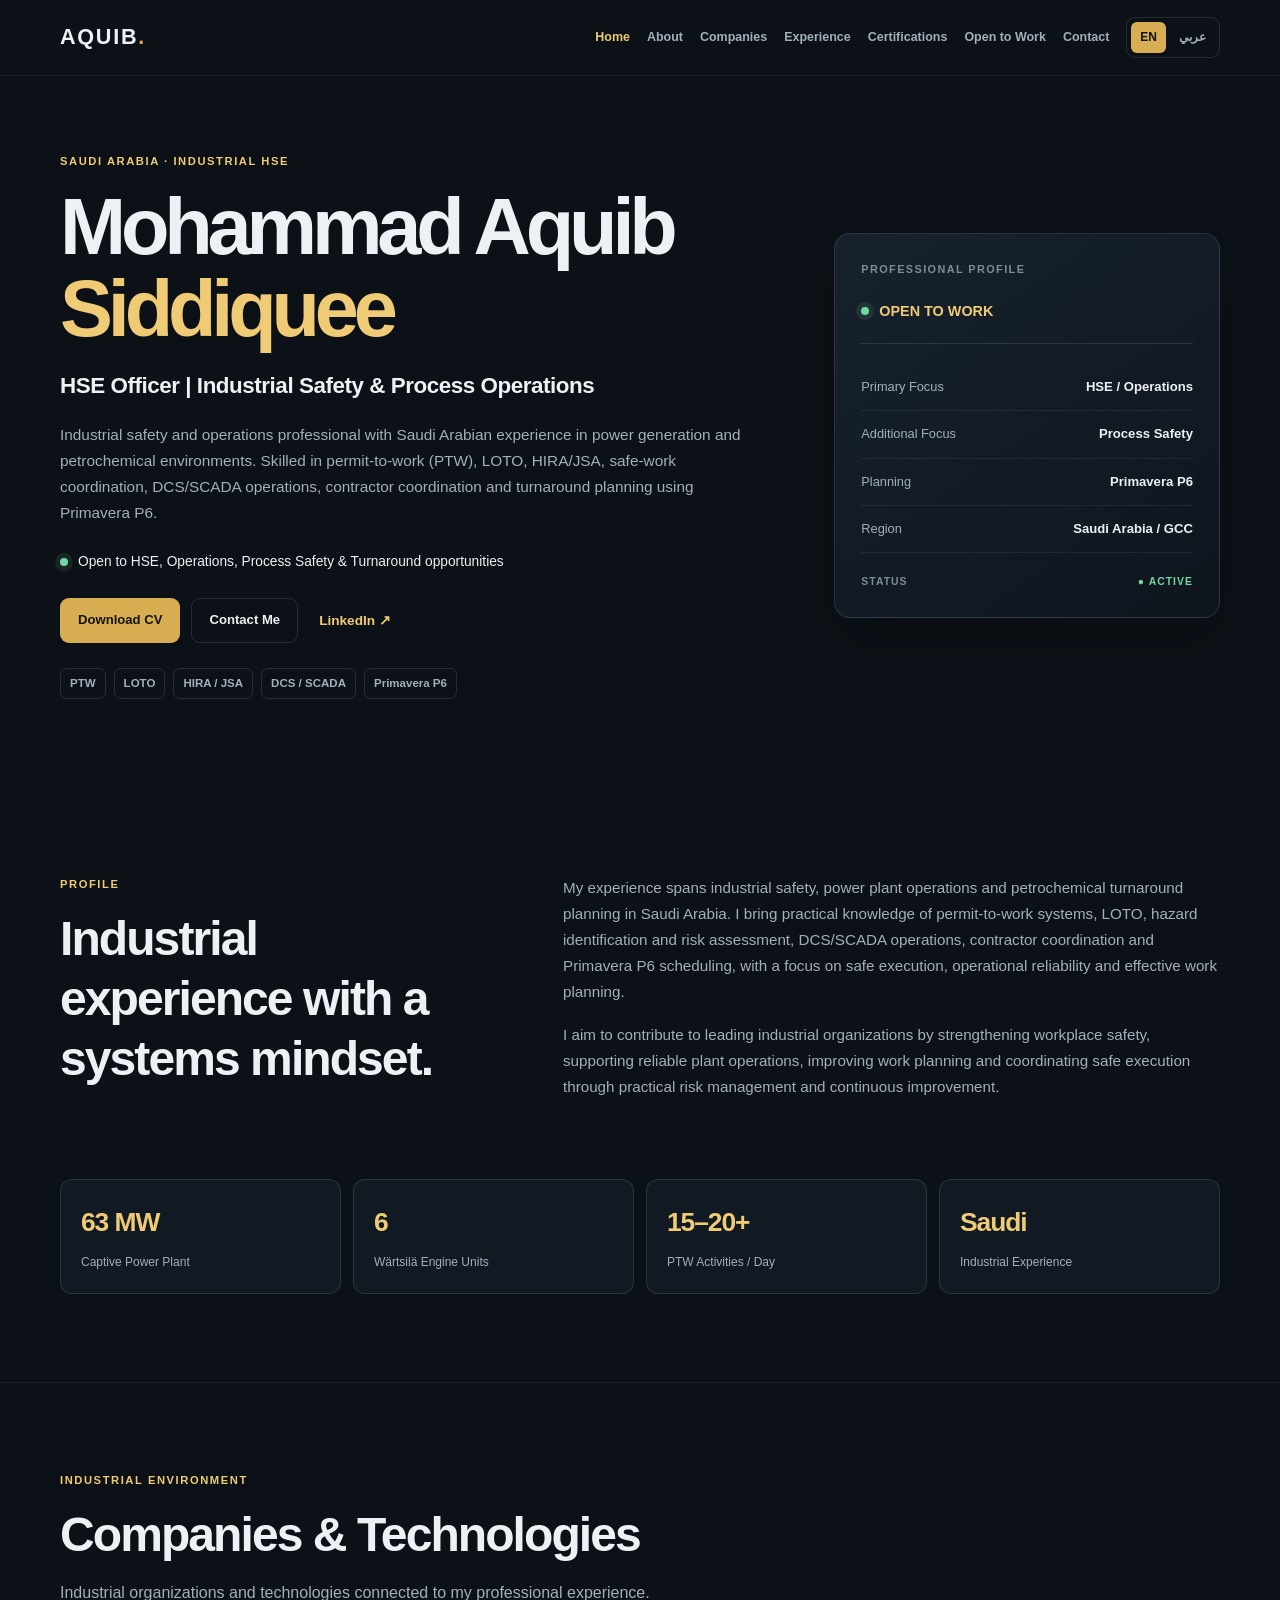
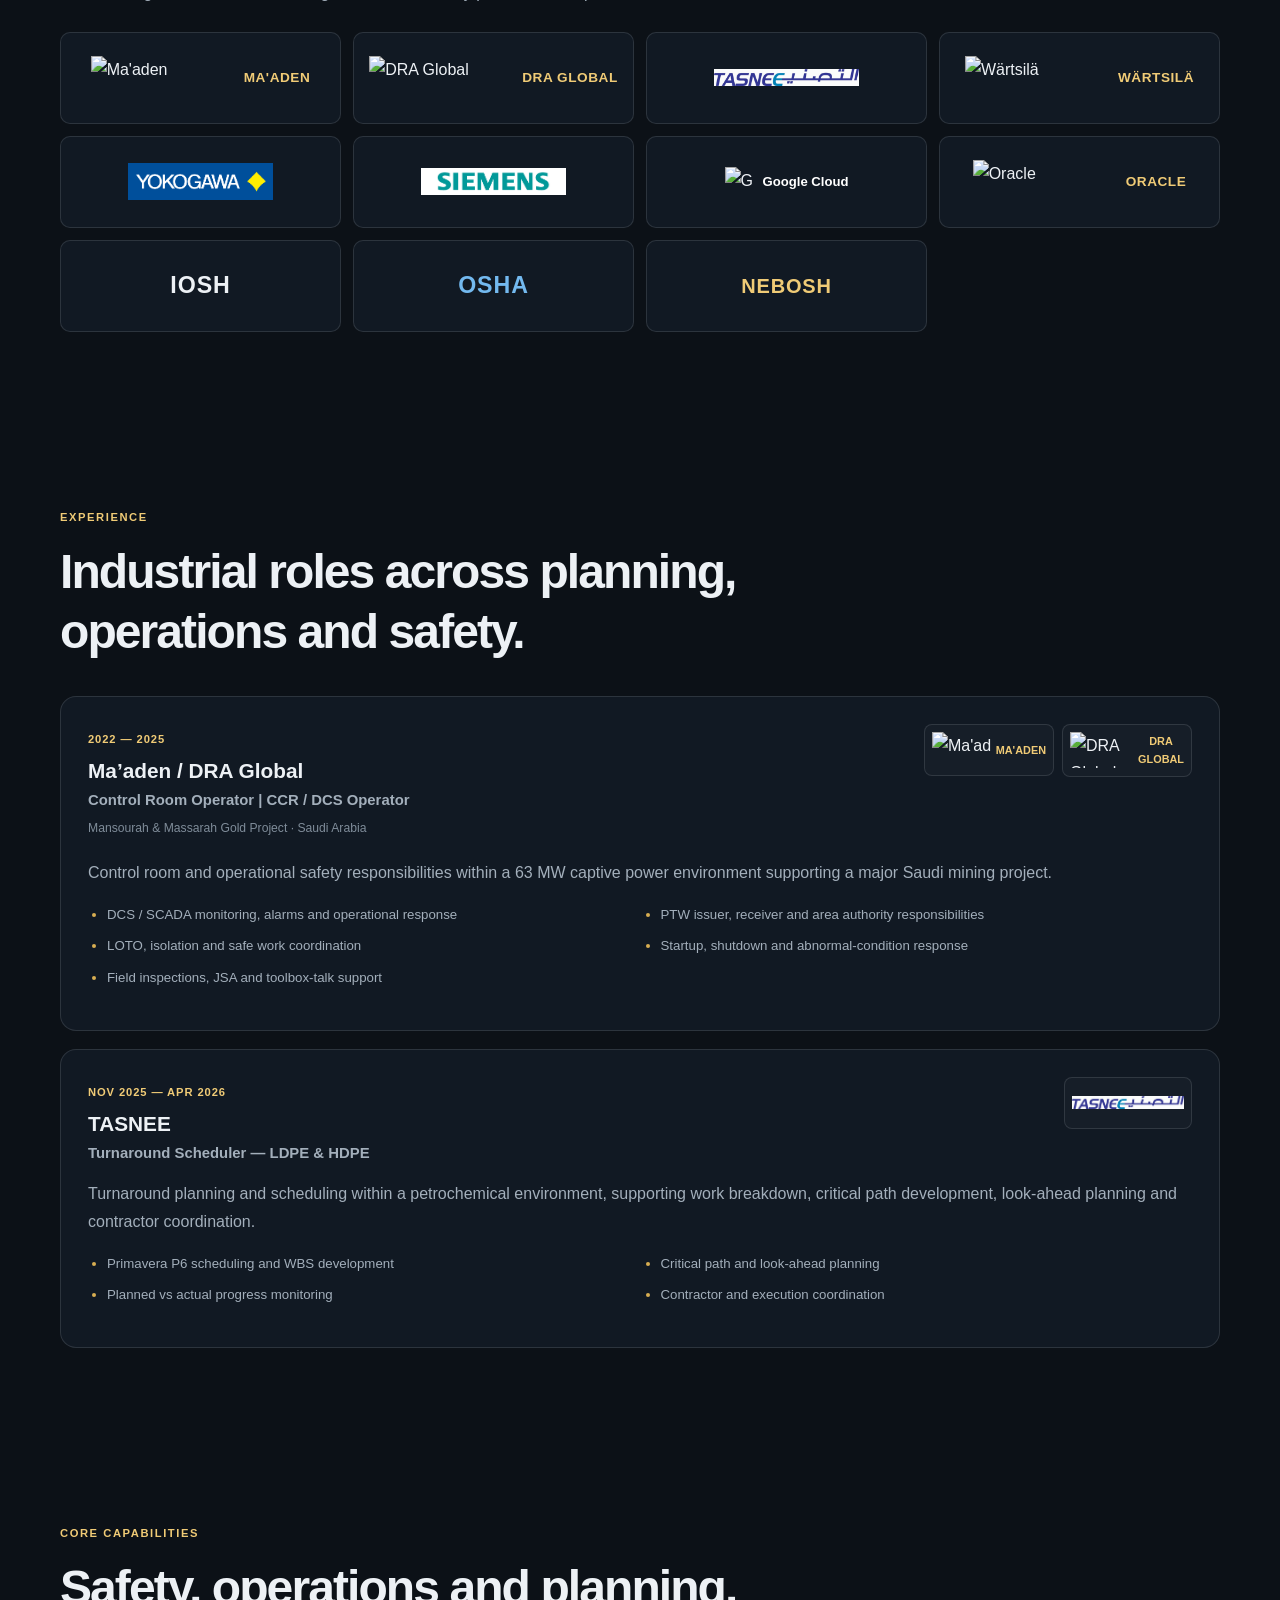
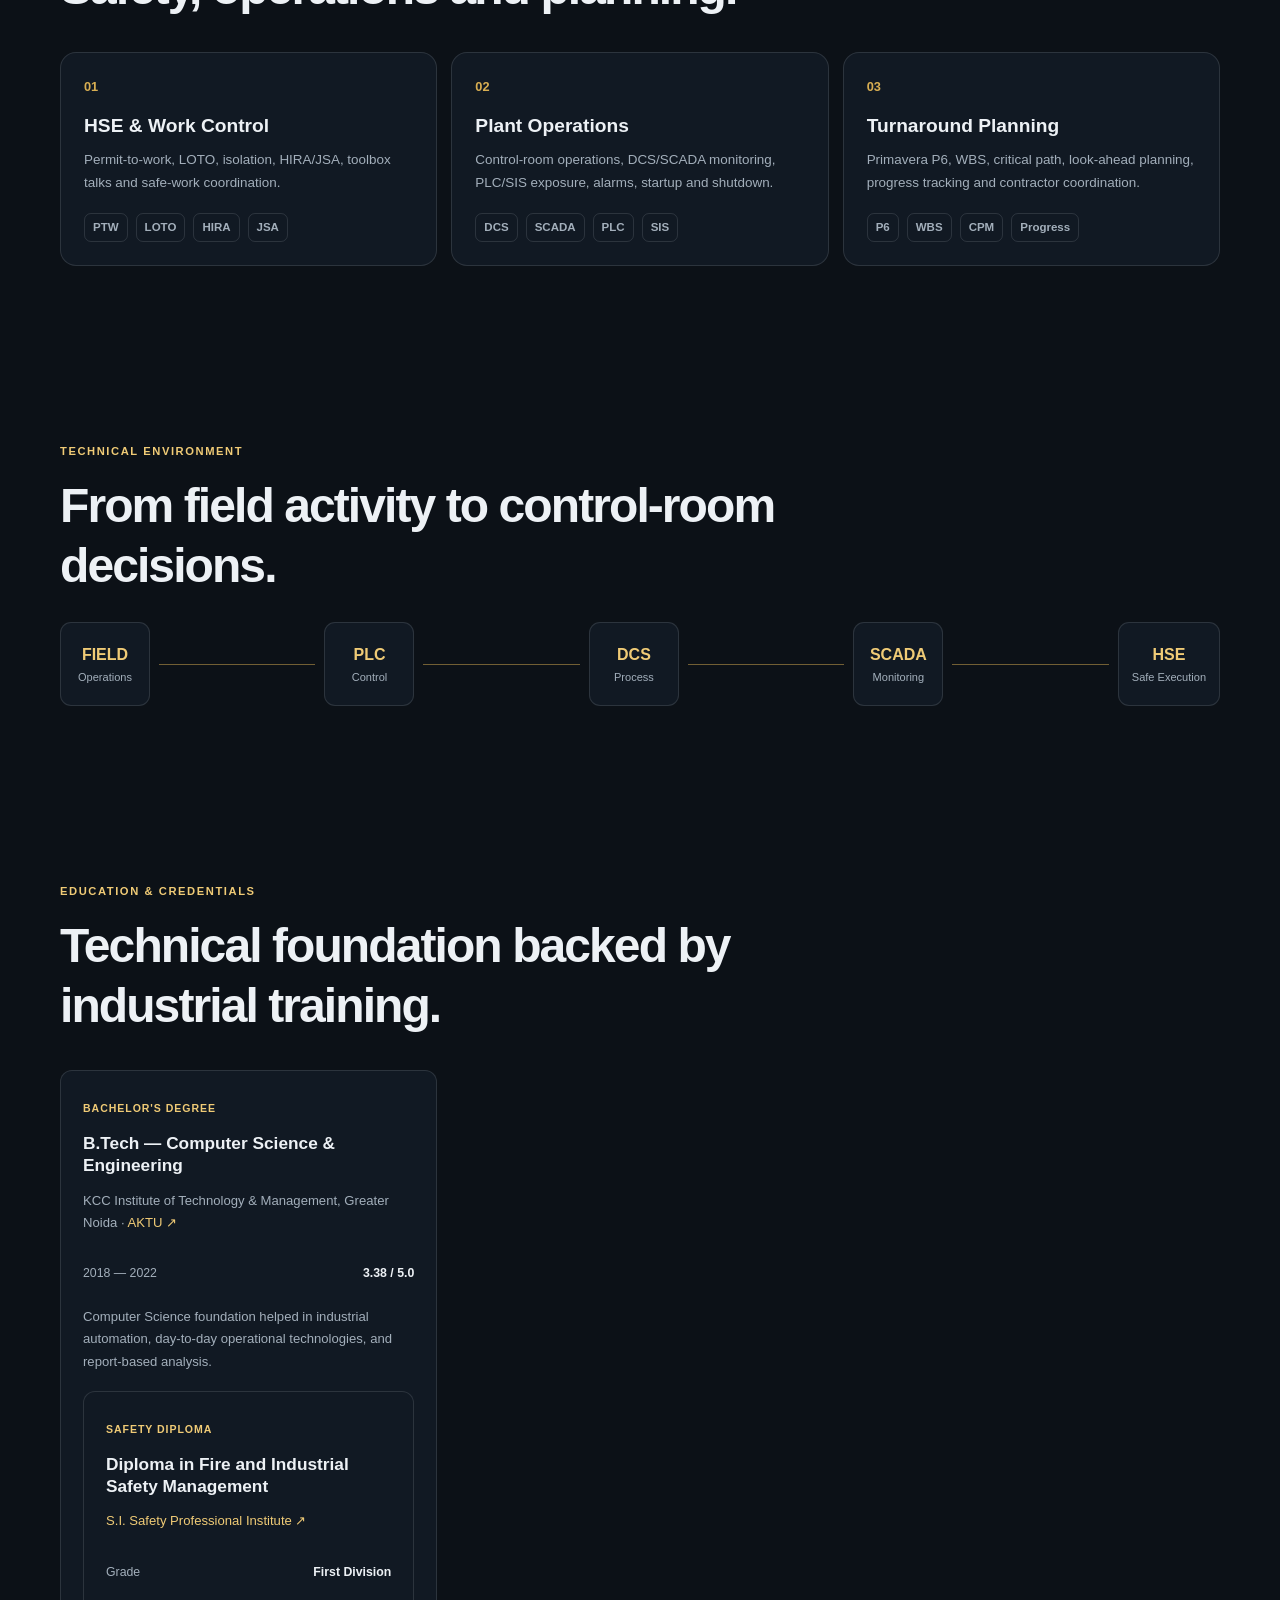
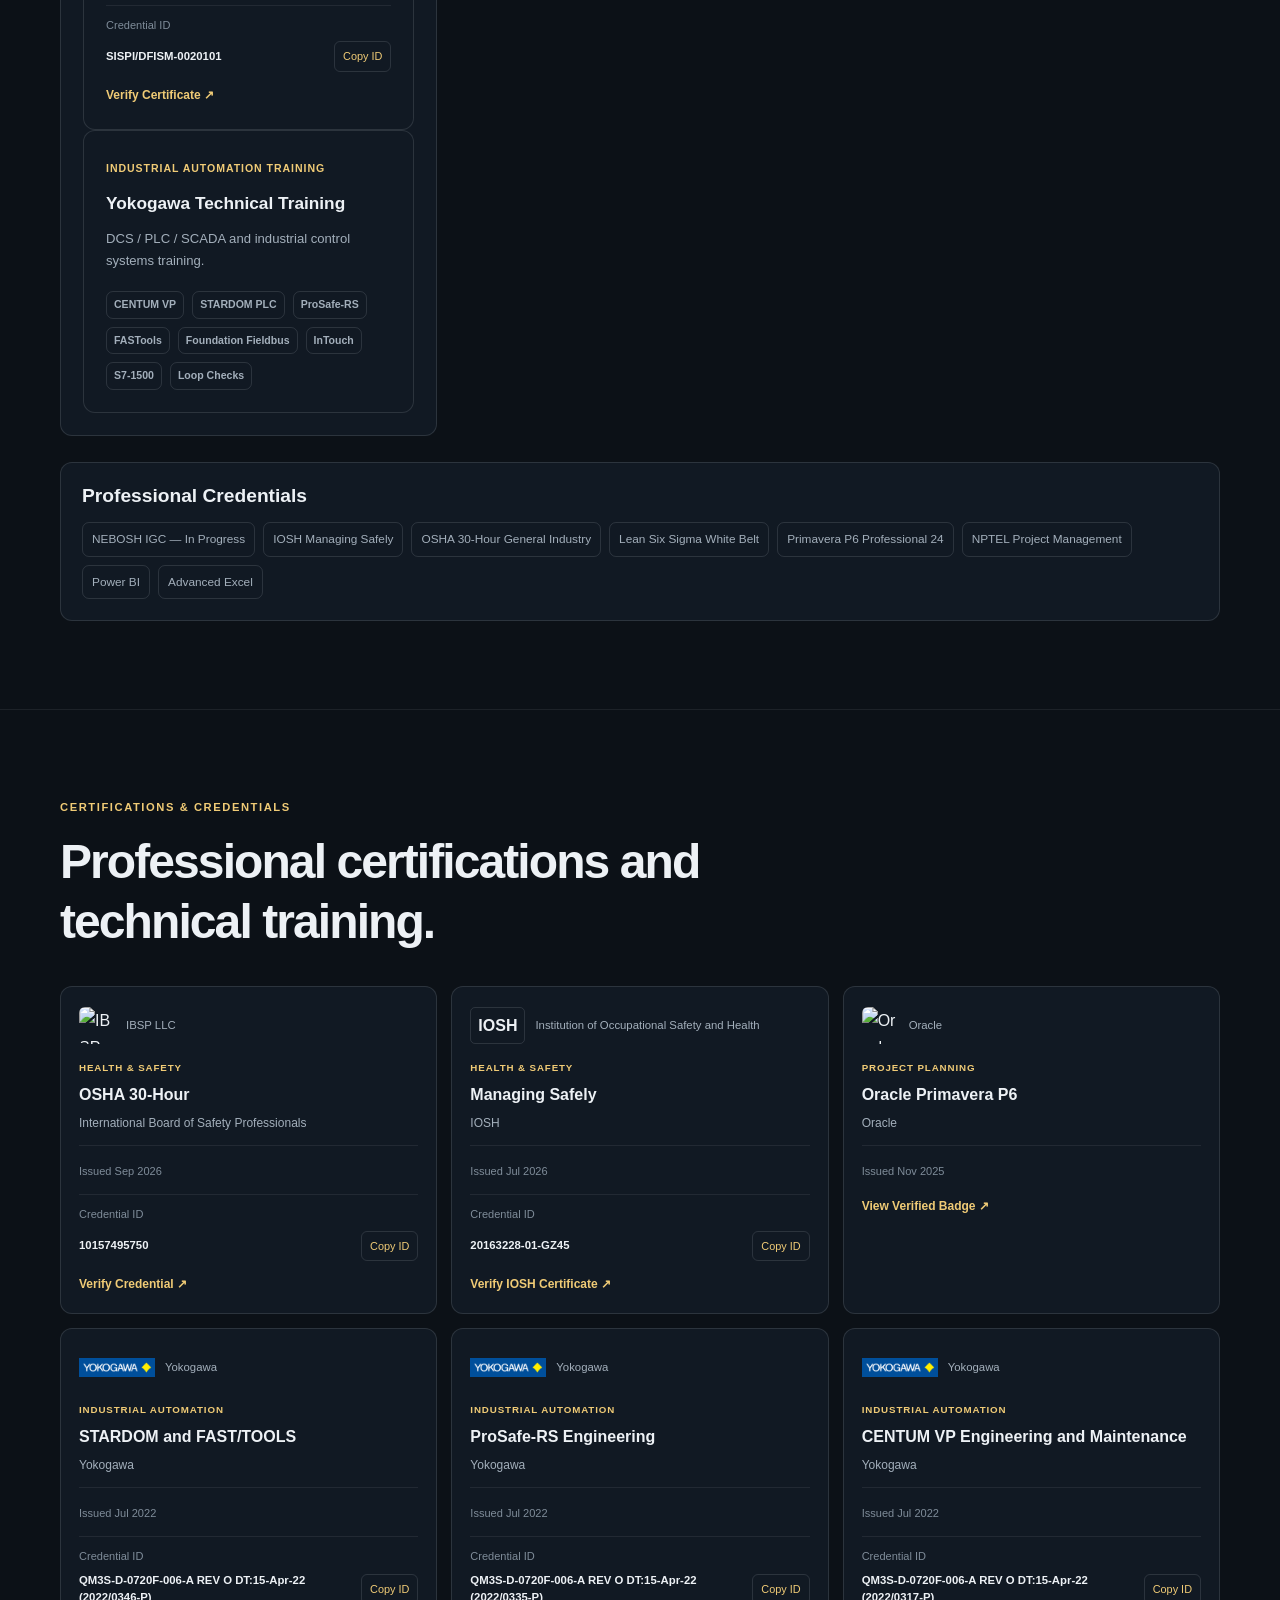
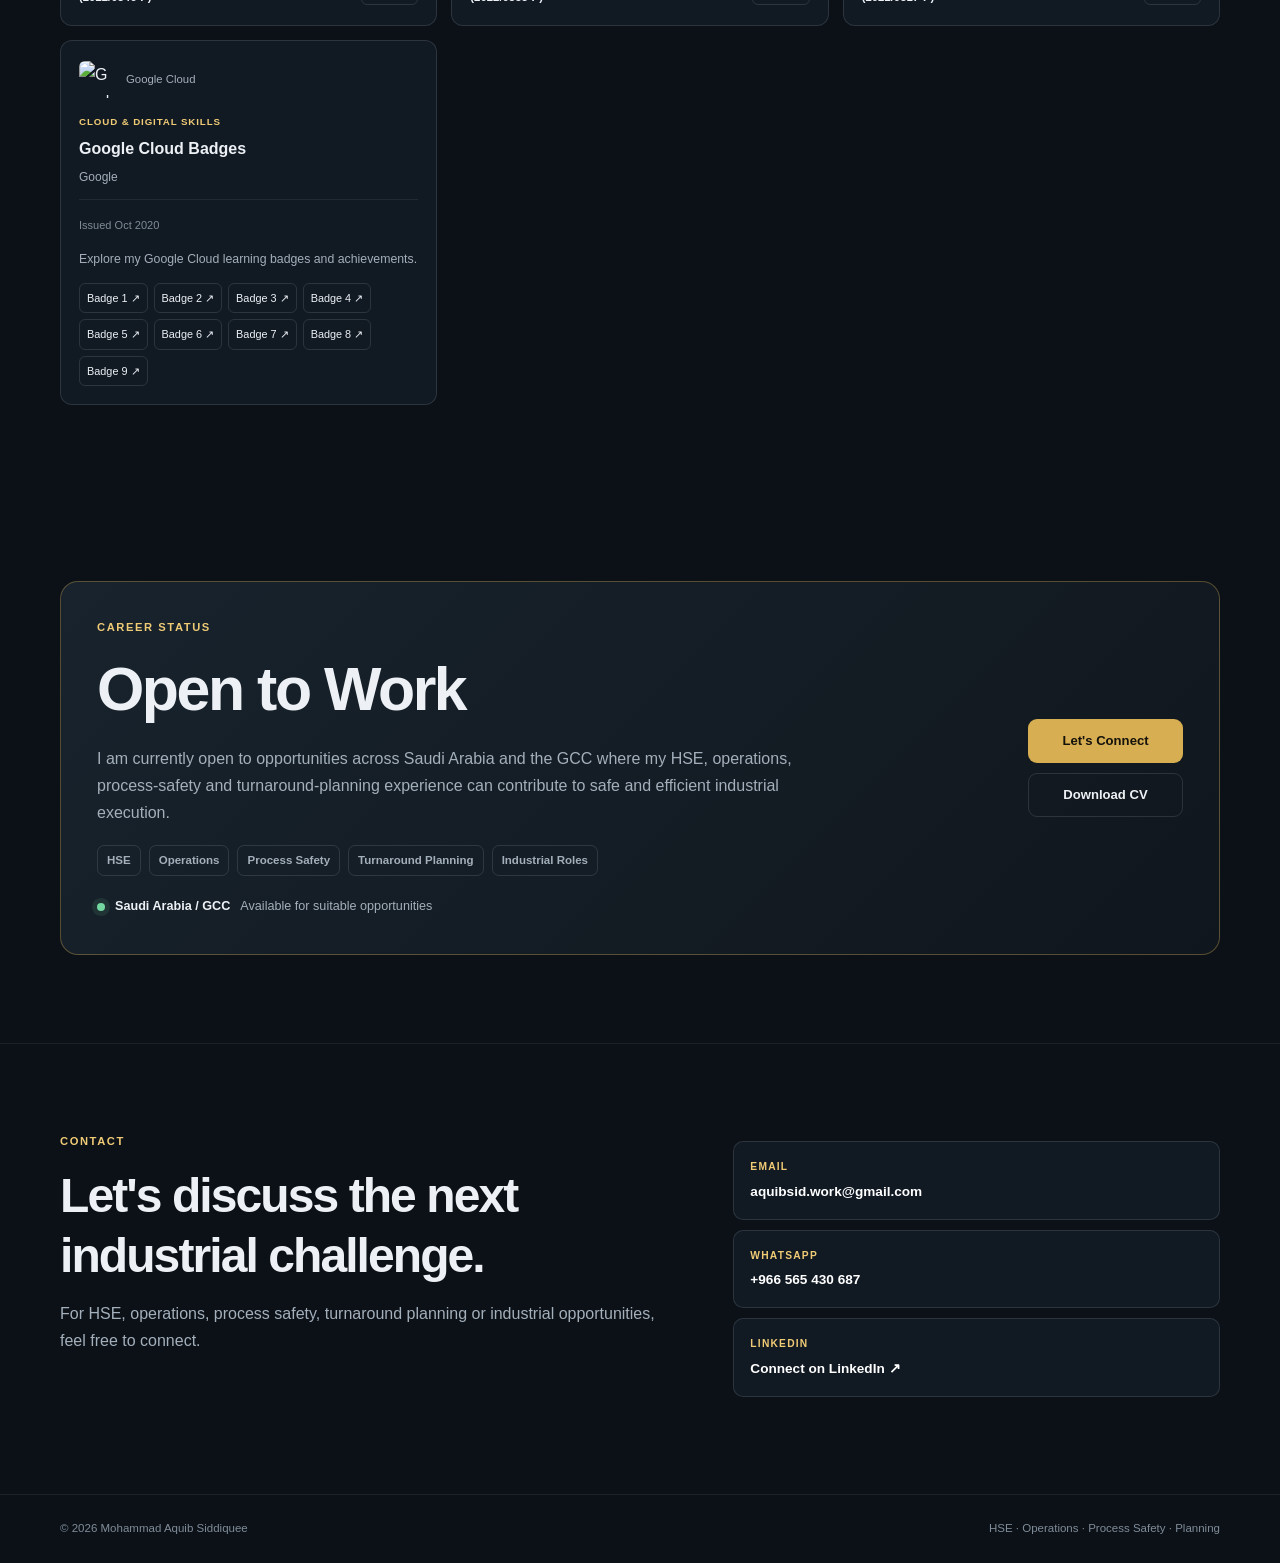
==== commit c6016655: "Add Safety Diploma education card Added a new education card for Safety Diploma with details includi" ====
--- a/index.html
+++ b/index.html
@@ -461,20 +461,50 @@
           <p class="education-description">
             Computer Science foundation helped in industrial automation, day-to-day operational technologies, and report-based analysis.
           </p>
-        </article>
-
-        <article class="education-card">
-          <span class="education-type">SAFETY DIPLOMA</span>
-          <h3 data-en="Diploma in Fire and Industrial Safety Management"
-            data-ar="دبلوم إدارة السلامة من الحرائق والسلامة الصناعية">
-            Diploma in Fire and Industrial Safety Management
-          </h3>
-          <p>
-            <a href="https://sispiindia.com/" target="_blank" rel="noopener noreferrer">
-              S.I. Safety Professional Institute ↗
-            </a>
-          </p>
-        </article>
+       
+<article class="education-card">
+  <span class="education-type">SAFETY DIPLOMA</span>
+
+  <h3
+    data-en="Diploma in Fire and Industrial Safety Management"
+    data-ar="دبلوم إدارة السلامة من الحرائق والسلامة الصناعية">
+    Diploma in Fire and Industrial Safety Management
+  </h3>
+
+  <p>
+    <a
+      href="https://sispiindia.com/"
+      target="_blank"
+      rel="noopener noreferrer">
+      S.I. Safety Professional Institute ↗
+    </a>
+  </p>
+
+  <div class="education-meta">
+    <span>Grade</span>
+    <strong>First Division</strong>
+  </div>
+
+  <div class="certification-id">
+    <span>Credential ID</span>
+    <strong>SISPI/DFISM-0020101</strong>
+    <button
+      type="button"
+      class="copy-credential"
+      data-copy-value="SISPI/DFISM-0020101">
+      Copy ID
+    </button>
+  </div>
+
+  <a
+    class="certification-link"
+    href="https://sispiindia.com/certificates/"
+    target="_blank"
+    rel="noopener noreferrer">
+    Verify Certificate ↗
+  </a>
+</article>
+
 
         <article class="education-card">
           <span class="education-type">INDUSTRIAL AUTOMATION TRAINING</span>
--- a/style.css
+++ b/style.css
@@ -5,49 +5,116 @@
   --line: rgba(220, 230, 240, .13);
   --line-soft: rgba(220, 230, 240, .08);
   --text: #edf1f5;
-  --text-light: #fff;
+  --text-light: #ffffff;
   --muted: #a3afbb;
   --soft: #7f8c99;
   --gold: #d8ae52;
   --gold-light: #f0cb76;
   --max-width: 1160px;
-  --header-height: 78px;
+  --header-height: 76px;
   --radius: 16px;
-  --radius-small: 9px;
-}
-
-* { box-sizing: border-box; }
-html { scroll-behavior: smooth; scroll-padding-top: 100px; }
+}
+
+* {
+  box-sizing: border-box;
+}
+
+html {
+  scroll-behavior: smooth;
+  scroll-padding-top: 95px;
+}
+
 body {
   margin: 0;
+  padding: 0;
   background: var(--bg);
   color: var(--text);
   font-family: Inter, "Segoe UI", Arial, sans-serif;
   line-height: 1.7;
-}
-body, button, a { -webkit-tap-highlight-color: transparent; }
-a { color: inherit; text-decoration: none; }
-button { font: inherit; }
-img { max-width: 100%; }
-p { color: var(--muted); margin: 0 0 18px; }
-h1, h2, h3, h4 { line-height: 1.25; margin: 0; }
-h2 { font-size: clamp(2rem, 4vw, 3rem); letter-spacing: -.04em; }
-h3 { font-size: 1.2rem; }
-.container { width: min(calc(100% - 44px), var(--max-width)); margin-inline: auto; }
-.section { padding: 100px 0; }
-section { scroll-margin-top: 90px; }
+  overflow-wrap: break-word;
+}
+
+body, button, a {
+  -webkit-tap-highlight-color: transparent;
+}
+
+a {
+  color: inherit;
+  text-decoration: none;
+}
+
+button {
+  font: inherit;
+}
+
+img {
+  max-width: 100%;
+}
+
+p {
+  color: var(--muted);
+  margin: 0 0 18px;
+}
+
+h1, h2, h3, h4 {
+  line-height: 1.25;
+  margin: 0;
+}
+
+h2 {
+  font-size: clamp(2rem, 4vw, 3rem);
+  letter-spacing: -.04em;
+}
+
+h3 {
+  font-size: 1.2rem;
+}
+
+.container {
+  width: min(calc(100% - 44px), var(--max-width));
+  margin-inline: auto;
+}
+
+.section {
+  padding: 88px 0;
+}
+
+section {
+  scroll-margin-top: 90px;
+}
+
 .eyebrow {
   color: var(--gold-light);
   font-size: .7rem;
   font-weight: 800;
-  letter-spacing: .15em;
+  letter-spacing: .14em;
   text-transform: uppercase;
-  margin-bottom: 16px;
-}
-.section-heading { max-width: 760px; margin-bottom: 38px; }
-.section-heading h2 { margin-bottom: 16px; }
-.section-heading p { margin-top: 16px; }
-.section-heading.compact { margin-bottom: 28px; }
+  margin-bottom: 15px;
+}
+
+.section-heading {
+  max-width: 760px;
+  margin-bottom: 34px;
+}
+
+.section-heading h2 {
+  margin-bottom: 14px;
+}
+
+.section-heading p {
+  margin-top: 12px;
+}
+
+.section-heading.compact {
+  margin-bottom: 26px;
+}
+
+/* Keyboard accessibility */
+a:focus-visible,
+button:focus-visible {
+  outline: 2px solid var(--gold-light);
+  outline-offset: 4px;
+}
 
 /* Header and navigation */
 .site-header {
@@ -55,30 +122,62 @@
   top: 0;
   z-index: 1000;
   height: var(--header-height);
-  background: rgba(12, 17, 23, .92);
+  background: rgba(12, 17, 23, .94);
   border-bottom: 1px solid var(--line-soft);
   backdrop-filter: blur(16px);
 }
-.site-header.scrolled { box-shadow: 0 8px 30px rgba(0, 0, 0, .2); }
-.nav-wrap { height: 100%; display: flex; align-items: center; justify-content: space-between; gap: 25px; }
-.brand { font-weight: 900; font-size: 1.4rem; letter-spacing: .08em; flex-shrink: 0; }
-.brand span { color: var(--gold); }
-.site-nav { display: flex; align-items: center; gap: 20px; }
+
+.site-header.scrolled {
+  box-shadow: 0 8px 30px rgba(0, 0, 0, .2);
+}
+
+.nav-wrap {
+  height: 100%;
+  display: flex;
+  align-items: center;
+  justify-content: space-between;
+  gap: 22px;
+}
+
+.brand {
+  font-weight: 900;
+  font-size: 1.35rem;
+  letter-spacing: .08em;
+  flex-shrink: 0;
+}
+
+.brand span {
+  color: var(--gold);
+}
+
+.site-nav {
+  display: flex;
+  align-items: center;
+  gap: 17px;
+}
+
 .site-nav > a {
   color: var(--muted);
-  font-size: .8rem;
+  font-size: .78rem;
   font-weight: 700;
   white-space: nowrap;
   transition: color .2s ease;
 }
-.site-nav > a:hover, .site-nav > a.active { color: var(--gold-light); }
+
+.site-nav > a:hover,
+.site-nav > a.active {
+  color: var(--gold-light);
+}
+
 .language-switcher {
   display: flex;
+  flex-shrink: 0;
   gap: 4px;
   padding: 4px;
   border: 1px solid var(--line);
   border-radius: 9px;
 }
+
 .lang-btn {
   color: var(--muted);
   background: transparent;
@@ -89,7 +188,12 @@
   font-size: .75rem;
   font-weight: 800;
 }
-.lang-btn.active { color: #111; background: var(--gold); }
+
+.lang-btn.active {
+  color: #111;
+  background: var(--gold);
+}
+
 .nav-toggle {
   display: none;
   flex-direction: column;
@@ -102,435 +206,1247 @@
   background: var(--panel);
   cursor: pointer;
 }
-.nav-toggle span { width: 18px; height: 2px; margin-inline: auto; background: var(--text); }
+
+.nav-toggle span {
+  width: 18px;
+  height: 2px;
+  margin-inline: auto;
+  background: var(--text);
+}
 
 /* Hero */
-.hero { min-height: 620px; display: flex; align-items: center; padding-top: 85px; }
-.hero-grid { display: grid; grid-template-columns: minmax(0, 1.3fr) minmax(300px, .7fr); align-items: center; gap: 70px; }
-.hero-content h1 { font-size: clamp(3.2rem, 6.5vw, 5.6rem); letter-spacing: -.07em; line-height: 1.02; margin-bottom: 22px; }
-.hero-content h1 span { display: block; color: var(--gold-light); }
-.hero-content h2 { font-size: clamp(1.05rem, 2vw, 1.4rem); letter-spacing: -.02em; margin-bottom: 22px; }
-.hero-content > p { max-width: 690px; font-size: 1rem; }
-.availability-line, .system-status, .open-work-location { display: flex; align-items: center; gap: 10px; }
-.availability-line { color: var(--text); font-size: .88rem; margin: 24px 0; }
-.status-dot { width: 8px; height: 8px; flex: 0 0 8px; border-radius: 50%; background: #73d7a0; box-shadow: 0 0 0 5px rgba(115, 215, 160, .1); }
-.hero-actions { display: flex; align-items: center; flex-wrap: wrap; gap: 12px; margin: 26px 0; }
+.hero {
+  min-height: 600px;
+  display: flex;
+  align-items: center;
+  padding-top: 76px;
+}
+
+.hero-grid {
+  display: grid;
+  grid-template-columns: minmax(0, 1.3fr) minmax(280px, .7fr);
+  align-items: center;
+  gap: 58px;
+}
+
+.hero-content h1 {
+  font-size: clamp(3rem, 6.2vw, 5.4rem);
+  letter-spacing: -.065em;
+  line-height: 1.03;
+  margin-bottom: 22px;
+}
+
+.hero-content h1 span {
+  display: block;
+  color: var(--gold-light);
+}
+
+.hero-content h2 {
+  font-size: clamp(1.05rem, 2vw, 1.4rem);
+  letter-spacing: -.02em;
+  margin-bottom: 22px;
+}
+
+.hero-content > p {
+  max-width: 690px;
+  font-size: .96rem;
+}
+
+.availability-line,
+.system-status,
+.open-work-location {
+  display: flex;
+  align-items: center;
+  gap: 10px;
+}
+
+.availability-line {
+  color: var(--text);
+  font-size: .86rem;
+  margin: 24px 0;
+}
+
+.status-dot {
+  width: 8px;
+  height: 8px;
+  flex: 0 0 8px;
+  border-radius: 50%;
+  background: #73d7a0;
+  box-shadow: 0 0 0 5px rgba(115, 215, 160, .1);
+}
+
+.hero-actions {
+  display: flex;
+  align-items: center;
+  flex-wrap: wrap;
+  gap: 11px;
+  margin: 25px 0;
+}
+
 .btn {
   display: inline-flex;
   justify-content: center;
   align-items: center;
   min-height: 44px;
-  padding: 11px 18px;
+  padding: 10px 17px;
   border: 1px solid transparent;
   border-radius: 9px;
   font-size: .82rem;
   font-weight: 800;
+  text-align: center;
   transition: transform .2s ease, background .2s ease, border-color .2s ease;
 }
-.btn:hover { transform: translateY(-2px); }
-.btn-primary { color: #15120b; background: var(--gold); }
-.btn-primary:hover { background: var(--gold-light); }
-.btn-secondary, .btn-outline { border-color: var(--line); color: var(--text); background: transparent; }
-.btn-secondary:hover, .btn-outline:hover { border-color: var(--gold); }
-.linkedin-link { color: var(--gold-light); font-size: .85rem; font-weight: 750; padding: 10px; }
-.hero-tags, .skill-tags, .training-tags, .open-role-list { display: flex; flex-wrap: wrap; gap: 8px; }
-.hero-tags span, .skill-tags span, .training-tags span, .open-role-list span {
+
+.btn:hover {
+  transform: translateY(-2px);
+}
+
+.btn-primary {
+  color: #15120b;
+  background: var(--gold);
+}
+
+.btn-primary:hover {
+  background: var(--gold-light);
+}
+
+.btn-secondary,
+.btn-outline {
+  border-color: var(--line);
+  color: var(--text);
+  background: transparent;
+}
+
+.btn-secondary:hover,
+.btn-outline:hover {
+  border-color: var(--gold);
+}
+
+.linkedin-link {
+  color: var(--gold-light);
+  font-size: .85rem;
+  font-weight: 750;
+  padding: 10px;
+}
+
+.hero-tags,
+.skill-tags,
+.training-tags,
+.open-role-list {
+  display: flex;
+  flex-wrap: wrap;
+  gap: 8px;
+}
+
+.hero-tags span,
+.skill-tags span,
+.training-tags span,
+.open-role-list span {
   display: inline-flex;
   align-items: center;
-  padding: 6px 10px;
+  padding: 5px 9px;
   border: 1px solid var(--line);
   border-radius: 7px;
   color: var(--muted);
-  font-size: .73rem;
+  font-size: .72rem;
   font-weight: 700;
 }
+
 .system-panel {
-  padding: 28px;
+  padding: 26px;
   border: 1px solid var(--line);
   border-radius: var(--radius);
   background: linear-gradient(145deg, #17222e, #0e151d);
-  box-shadow: 0 25px 70px rgba(0, 0, 0, .2);
-}
-.panel-label { color: var(--soft); font-size: .68rem; font-weight: 800; letter-spacing: .13em; }
-.system-status { margin: 20px 0; color: var(--gold-light); font-size: .9rem; }
-.panel-divider { height: 1px; background: var(--line); margin: 20px 0; }
-.system-row { display: flex; justify-content: space-between; align-items: flex-start; gap: 16px; padding: 12px 0; border-bottom: 1px solid var(--line-soft); }
-.system-row span { color: var(--muted); font-size: .8rem; }
-.system-row strong { text-align: right; font-size: .82rem; }
-.system-footer { display: flex; justify-content: space-between; margin-top: 20px; color: var(--soft); font-size: .65rem; font-weight: 800; letter-spacing: .1em; }
-.live-indicator { color: #73d7a0; }
+  box-shadow: 0 22px 55px rgba(0, 0, 0, .17);
+}
+
+.panel-label {
+  color: var(--soft);
+  font-size: .68rem;
+  font-weight: 800;
+  letter-spacing: .13em;
+}
+
+.system-status {
+  margin: 20px 0;
+  color: var(--gold-light);
+  font-size: .9rem;
+}
+
+.panel-divider {
+  height: 1px;
+  background: var(--line);
+  margin: 20px 0;
+}
+
+.system-row {
+  display: flex;
+  justify-content: space-between;
+  align-items: flex-start;
+  gap: 15px;
+  padding: 12px 0;
+  border-bottom: 1px solid var(--line-soft);
+}
+
+.system-row span {
+  color: var(--muted);
+  font-size: .8rem;
+}
+
+.system-row strong {
+  text-align: right;
+  font-size: .82rem;
+}
+
+.system-footer {
+  display: flex;
+  justify-content: space-between;
+  gap: 10px;
+  margin-top: 20px;
+  color: var(--soft);
+  font-size: .65rem;
+  font-weight: 800;
+  letter-spacing: .1em;
+}
+
+.live-indicator {
+  color: #73d7a0;
+}
+
+/* Shared card styling */
+.stat-card,
+.experience-card,
+.capability-card,
+.education-card,
+.credentials,
+.certification-card,
+.contact-item {
+  border: 1px solid var(--line);
+  background: var(--panel);
+}
+
+/* About and stats */
+.two-column {
+  display: grid;
+  grid-template-columns: .8fr 1.2fr;
+  gap: 65px;
+}
+
+.about-content p {
+  font-size: .95rem;
+}
+
+.stats-grid {
+  display: grid;
+  grid-template-columns: repeat(4, minmax(0, 1fr));
+  gap: 12px;
+  margin-top: 42px;
+}
+
+.stat-card {
+  min-width: 0;
+  padding: 20px;
+  border-radius: 12px;
+}
+
+.stat-card strong {
+  display: block;
+  color: var(--gold-light);
+  font-size: 1.65rem;
+  letter-spacing: -.04em;
+}
+
+.stat-card span {
+  display: block;
+  margin-top: 7px;
+  color: var(--muted);
+  font-size: .75rem;
+}
+
+/* Companies and technologies: compact, consistent logo tiles */
+.companies,
+.certifications,
+.contact {
+  border-top: 1px solid var(--line-soft);
+}
+
+.logo-grid {
+  display: grid;
+  grid-template-columns: repeat(4, minmax(0, 1fr));
+  gap: 12px;
+}
+
+.logo-tile {
+  min-width: 0;
+  height: 92px;
+  display: flex;
+  align-items: center;
+  justify-content: center;
+  gap: 8px;
+  padding: 13px;
+  overflow: hidden;
+  border: 1px solid var(--line);
+  border-radius: 10px;
+  background: var(--panel);
+  transition: border-color .2s ease, transform .2s ease, background .2s ease;
+}
+
+.logo-tile:hover {
+  transform: translateY(-3px);
+  border-color: rgba(216, 174, 82, .55);
+  background: var(--panel-2);
+}
+
+.logo-tile img {
+  display: block;
+  width: 100%;
+  max-width: 145px;
+  height: 44px;
+  object-fit: contain;
+}
+
+.logo-fallback {
+  color: var(--gold-light);
+  font-size: .85rem;
+  font-weight: 900;
+  letter-spacing: .04em;
+  text-align: center;
+}
+
+.logo-fallback[hidden] {
+  display: none !important;
+}
+
+.company-wordmark {
+  display: inline-flex;
+  align-items: center;
+  justify-content: center;
+  width: 100%;
+  font-size: 1.45rem;
+  font-weight: 900;
+  letter-spacing: .04em;
+}
+
+.iosh-wordmark {
+  color: #edf1f5;
+}
+
+.osha-wordmark {
+  color: #73b9ef;
+}
+
+.nebosh-wordmark {
+  color: var(--gold-light);
+  font-size: 1.25rem;
+}
+
+/* Google and Google Cloud stay together as one tile */
+.google-cloud-tile {
+  flex-direction: row;
+  justify-content: center;
+  gap: 9px;
+}
+
+.google-cloud-tile img {
+  width: 29px;
+  height: 29px;
+  flex: 0 0 29px;
+}
+
+.google-cloud-label {
+  color: var(--text-light);
+  font-size: .82rem;
+  font-weight: 750;
+  line-height: 1.25;
+}
+
+/* Experience */
+.experience-list {
+  display: grid;
+  gap: 18px;
+}
+
+.experience-card {
+  min-width: 0;
+  padding: 27px;
+  border-radius: var(--radius);
+  transition: border-color .2s ease;
+}
+
+.experience-card:hover {
+  border-color: rgba(216, 174, 82, .35);
+}
+
+.experience-top {
+  display: flex;
+  align-items: flex-start;
+  justify-content: space-between;
+  gap: 22px;
+  margin-bottom: 18px;
+}
+
+.experience-details {
+  min-width: 0;
+}
+
+.experience-date {
+  display: inline-block;
+  margin-bottom: 9px;
+  color: var(--gold-light);
+  font-size: .7rem;
+  font-weight: 800;
+  letter-spacing: .08em;
+}
+
+.experience-card h3 {
+  font-size: 1.3rem;
+  margin-bottom: 7px;
+}
+
+.experience-card h4 {
+  color: var(--muted);
+  font-size: .93rem;
+  font-weight: 600;
+}
+
+.project-label {
+  display: inline-block;
+  margin-top: 9px;
+  color: var(--soft);
+  font-size: .76rem;
+}
+
+.experience-logos {
+  display: flex;
+  align-items: center;
+  justify-content: flex-end;
+  flex-wrap: wrap;
+  gap: 8px;
+  flex-shrink: 0;
+}
+
+.experience-logo-link {
+  display: flex;
+  align-items: center;
+  justify-content: center;
+  min-width: 88px;
+  min-height: 52px;
+  max-width: 130px;
+  padding: 7px;
+  border: 1px solid var(--line);
+  border-radius: 8px;
+  background: rgba(255, 255, 255, .025);
+  transition: border-color .2s ease, transform .2s ease;
+}
+
+.experience-logo-link:hover {
+  border-color: rgba(216, 174, 82, .6);
+  transform: translateY(-2px);
+}
+
+.experience-company-logo {
+  display: block;
+  width: 100%;
+  max-width: 112px;
+  height: 36px;
+  object-fit: contain;
+}
+
+.experience-logo-fallback {
+  color: var(--gold-light);
+  font-size: .68rem;
+  font-weight: 900;
+  text-align: center;
+}
+
+.experience-points {
+  display: grid;
+  grid-template-columns: repeat(2, minmax(0, 1fr));
+  gap: 9px 22px;
+  padding-left: 19px;
+  color: var(--muted);
+  font-size: .83rem;
+}
+
+.experience-points li::marker {
+  color: var(--gold);
+}
+
+/* Capabilities */
+.capability-grid {
+  display: grid;
+  grid-template-columns: repeat(3, minmax(0, 1fr));
+  gap: 14px;
+}
+
+.capability-card {
+  min-width: 0;
+  padding: 23px;
+  border-radius: var(--radius);
+  transition: border-color .2s ease, transform .2s ease;
+}
+
+.capability-card:hover {
+  transform: translateY(-3px);
+  border-color: rgba(216, 174, 82, .35);
+}
+
+.capability-number {
+  color: var(--gold);
+  font-size: .8rem;
+  font-weight: 900;
+  margin-bottom: 16px;
+}
+
+.capability-card h3 {
+  margin-bottom: 11px;
+}
+
+.capability-card p {
+  font-size: .84rem;
+}
+
+.skill-tags {
+  margin-top: 17px;
+}
+
+.skill-tags span {
+  padding: 4px 8px;
+}
+
+/* Technical flow */
+.system-flow {
+  display: flex;
+  align-items: center;
+  justify-content: space-between;
+  gap: 9px;
+}
+
+.flow-node {
+  display: flex;
+  flex-direction: column;
+  justify-content: center;
+  align-items: center;
+  min-width: 90px;
+  min-height: 84px;
+  padding: 13px;
+  border: 1px solid var(--line);
+  border-radius: 11px;
+  background: var(--panel);
+}
+
+.flow-node span {
+  color: var(--gold-light);
+  font-weight: 900;
+}
+
+.flow-node small {
+  color: var(--muted);
+  font-size: .69rem;
+}
+
+.flow-line {
+  height: 1px;
+  flex: 1;
+  background: var(--gold);
+  opacity: .5;
+}
+
+/* Education */
+.education-grid {
+  display: grid;
+  grid-template-columns: repeat(3, minmax(0, 1fr));
+  gap: 14px;
+}
+
+.education-card {
+  min-width: 0;
+  padding: 22px;
+  border-radius: 12px;
+}
+
+.education-type {
+  color: var(--gold-light);
+  font-size: .66rem;
+  font-weight: 800;
+  letter-spacing: .09em;
+}
+
+.education-card h3 {
+  margin: 13px 0;
+  font-size: 1.08rem;
+}
+
+.education-card p {
+  font-size: .82rem;
+}
+
+.education-card p a {
+  color: var(--gold-light);
+}
+
+.education-meta {
+  display: flex;
+  justify-content: space-between;
+  flex-wrap: wrap;
+  gap: 10px;
+  padding: 11px 0;
+  color: var(--muted);
+  font-size: .77rem;
+}
+
+.education-meta strong {
+  color: var(--text);
+}
+
+.education-description {
+  margin-top: 11px;
+}
+
+.training-tags {
+  margin-top: 14px;
+}
+
+.training-tags span {
+  font-size: .66rem;
+  padding: 4px 7px;
+}
+
+.credentials {
+  margin-top: 26px;
+  padding: 21px;
+  border-radius: 12px;
+}
+
+.credentials h3 {
+  margin-bottom: 14px;
+}
+
+.credential-list {
+  display: flex;
+  flex-wrap: wrap;
+  gap: 8px;
+}
+
+.credential-list span {
+  padding: 6px 9px;
+  border: 1px solid var(--line);
+  border-radius: 7px;
+  color: var(--muted);
+  font-size: .74rem;
+}
+
+/* Certifications */
+.certification-grid {
+  display: grid;
+  grid-template-columns: repeat(3, minmax(0, 1fr));
+  gap: 14px;
+  align-items: stretch;
+}
+
+.certification-card {
+  min-width: 0;
+  padding: 18px;
+  border-radius: 12px;
+  display: flex;
+  flex-direction: column;
+  transition: border-color .2s ease, transform .2s ease;
+}
+
+.certification-card:hover {
+  border-color: rgba(216, 174, 82, .55);
+  transform: translateY(-2px);
+}
+
+.certification-issuer {
+  display: flex;
+  align-items: center;
+  gap: 10px;
+  min-height: 42px;
+  margin-bottom: 13px;
+}
+
+.issuer-logo {
+  display: block;
+  width: 75px;
+  height: 35px;
+  object-fit: contain;
+  flex-shrink: 0;
+}
+
+.issuer-logo-square {
+  width: 37px;
+  height: 37px;
+  border-radius: 6px;
+}
 
 .yokogawa-issuer-logo {
-  display: block;
   width: 76px;
   height: 34px;
   object-fit: contain;
   flex-shrink: 0;
 }
-/* Additional company wordmarks */
-.company-wordmark {
+
+.issuer-name {
+  color: var(--muted);
+  font-size: .71rem;
+  line-height: 1.4;
+}
+
+.issuer-text-logo {
   display: inline-flex;
   align-items: center;
   justify-content: center;
+  min-width: 44px;
+  min-height: 35px;
+  font-size: 1rem;
+  font-weight: 900;
+  flex-shrink: 0;
+}
+
+.iosh-logo {
+  padding: 4px 7px;
+  border: 1px solid var(--line);
+  border-radius: 5px;
+  color: var(--text);
+}
+
+.certification-type {
+  color: var(--gold-light);
+  font-size: .61rem;
+  font-weight: 800;
+  letter-spacing: .09em;
+}
+
+.certification-card h3 {
+  margin-top: 8px;
+  font-size: 1rem;
+  line-height: 1.4;
+}
+
+.certification-provider {
+  margin-top: 7px;
+  margin-bottom: 0;
+  font-size: .75rem;
+  line-height: 1.5;
+}
+
+.certification-meta {
+  margin-top: 13px;
+  padding-top: 10px;
+  border-top: 1px solid var(--line-soft);
+}
+
+.certification-meta span,
+.certification-id > span {
+  color: var(--soft);
+  font-size: .69rem;
+}
+
+.certification-id {
+  display: flex;
+  flex-wrap: wrap;
+  align-items: center;
+  gap: 7px;
+  margin-top: 11px;
+  padding-top: 10px;
+  border-top: 1px solid var(--line-soft);
+}
+
+.certification-id > span {
   width: 100%;
-  font-size: 1.55rem;
-  font-weight: 900;
-  letter-spacing: .04em;
-}
-
-/* Compact, balanced Companies & Technologies section */
-.logo-grid {
+}
+
+.certification-id strong {
+  flex: 1 1 125px;
+  min-width: 0;
+  color: var(--text);
+  font-size: .71rem;
+  line-height: 1.5;
+  overflow-wrap: anywhere;
+}
+
+.copy-credential {
+  padding: 5px 8px;
+  color: var(--gold-light);
+  background: transparent;
+  border: 1px solid var(--line);
+  border-radius: 6px;
+  font-size: .68rem;
+  cursor: pointer;
+}
+
+.copy-credential:hover {
+  border-color: var(--gold);
+}
+
+.copy-credential:disabled {
+  opacity: .7;
+  cursor: default;
+}
+
+.certification-link {
+  display: inline-block;
+  align-self: flex-start;
+  margin-top: 13px;
+  color: var(--gold-light);
+  font-size: .75rem;
+  font-weight: 700;
+}
+
+.certification-link:hover {
+  text-decoration: underline;
+}
+
+.certification-description {
+  margin-top: 12px;
+  margin-bottom: 0;
+  font-size: .77rem;
+}
+
+.certification-badges {
+  display: flex;
+  flex-wrap: wrap;
+  gap: 6px;
+  margin-top: 13px;
+}
+
+.certification-badges a {
+  padding: 5px 7px;
+  border: 1px solid var(--line);
+  border-radius: 6px;
+  color: var(--text);
+  font-size: .68rem;
+}
+
+.certification-badges a:hover {
+  border-color: var(--gold);
+}
+
+/* Open to work */
+.open-work-card {
+  display: flex;
+  align-items: center;
+  justify-content: space-between;
+  gap: 35px;
+  padding: 36px;
+  border: 1px solid rgba(216, 174, 82, .35);
+  border-radius: 18px;
+  background: linear-gradient(135deg, #18232d, #10161d);
+}
+
+.open-work-content {
+  max-width: 750px;
+}
+
+.open-work-content h2 {
+  margin-bottom: 17px;
+  font-size: clamp(2.3rem, 5vw, 3.8rem);
+}
+
+.open-work-content p {
+  margin-bottom: 18px;
+}
+
+.open-work-location {
+  flex-wrap: wrap;
+  margin-top: 20px;
+  font-size: .79rem;
+}
+
+.open-work-location > span:last-child {
+  color: var(--muted);
+}
+
+.open-work-action {
+  display: flex;
+  flex-direction: column;
+  gap: 10px;
+  min-width: 155px;
+}
+
+/* Contact and footer */
+.contact-grid {
   display: grid;
-  grid-template-columns: repeat(4, minmax(0, 1fr));
-  gap: 12px;
-}
-
-.logo-tile {
-  height: 92px;
-  padding: 14px;
-  gap: 8px;
+  grid-template-columns: 1fr .8fr;
+  gap: 65px;
+  align-items: center;
+}
+
+.contact-links {
+  display: grid;
+  gap: 10px;
+}
+
+.contact-item {
+  display: block;
+  min-width: 0;
+  padding: 16px;
   border-radius: 10px;
-}
-
-.logo-tile img {
-  width: 100%;
-  max-width: 145px;
-  height: 46px;
-  object-fit: contain;
-}
-
-.logo-fallback[hidden] {
-  display: none !important;
-}
-
-/* One combined Google Cloud tile */
-.google-cloud-tile {
-  display: flex;
-  flex-direction: row;
-  gap: 8px;
-}
-
-.google-cloud-tile img {
-  width: 30px;
-  height: 30px;
-  flex: 0 0 30px;
-}
-
-.google-cloud-label {
+  transition: border-color .2s ease, transform .2s ease;
+}
+
+.contact-item:hover {
+  transform: translateX(3px);
+  border-color: rgba(216, 174, 82, .5);
+}
+
+.contact-label {
+  display: block;
+  color: var(--gold-light);
+  font-size: .64rem;
+  font-weight: 800;
+  letter-spacing: .12em;
+}
+
+.contact-item strong {
+  display: block;
+  margin-top: 4px;
   color: var(--text-light);
-  font-size: 0.82rem;
-  font-weight: 750;
-  line-height: 1.2;
-}
-
+  font-size: .85rem;
+  overflow-wrap: anywhere;
+}
+
+.site-footer {
+  padding: 24px 0;
+  border-top: 1px solid var(--line-soft);
+  color: var(--soft);
+  font-size: .72rem;
+}
+
+.footer-inner {
+  display: flex;
+  justify-content: space-between;
+  gap: 18px;
+}
+
+.mobile-contact-bar {
+  display: none;
+}
+
+/* Arabic / RTL */
+html[dir="rtl"] body {
+  text-align: right;
+}
+
+html[dir="rtl"] .system-row strong {
+  text-align: left;
+}
+
+html[dir="rtl"] .experience-points {
+  padding-left: 0;
+  padding-right: 19px;
+}
+
+html[dir="rtl"] .contact-item:hover {
+  transform: translateX(-3px);
+}
+
+html[dir="rtl"] .flow-node {
+  direction: ltr;
+}
+
+html[dir="rtl"] .hero-content h1 {
+  letter-spacing: -.035em;
+}
+
+/* Medium screens */
 @media (max-width: 1050px) {
+  .nav-wrap {
+    gap: 14px;
+  }
+
+  .site-nav {
+    gap: 11px;
+  }
+
+  .site-nav > a {
+    font-size: .72rem;
+  }
+
+  .hero-grid {
+    gap: 32px;
+  }
+
   .logo-grid {
     grid-template-columns: repeat(3, minmax(0, 1fr));
   }
-}
-
-@media (max-width: 640px) {
-  .logo-grid {
+
+  .certification-grid {
     grid-template-columns: repeat(2, minmax(0, 1fr));
-    gap: 10px;
-  }
-
-  .logo-tile {
-    height: 82px;
-    padding: 10px;
-  }
-
-  .google-cloud-label {
-    font-size: 0.75rem;
-  }
-}
-
-
-.iosh-wordmark {
-  color: #edf1f5;
-}
-
-.osha-wordmark {
-  color: #73b9ef;
-}
-
-.nebosh-wordmark {
-  color: #d8ae52;
-  font-size: 1.3rem;
-}
-
-/* Experience company logos */
-.experience-logos {
-  display: flex;
-  align-items: center;
-  justify-content: flex-end;
-  flex-wrap: wrap;
-  gap: 10px;
-  flex-shrink: 0;
-}
-
-.experience-logo-link {
-  display: flex;
-  align-items: center;
-  justify-content: center;
-  min-width: 88px;
-  min-height: 54px;
-  max-width: 135px;
-  padding: 8px;
-  border: 1px solid var(--line);
-  border-radius: 8px;
-  background: rgba(255, 255, 255, .025);
-  transition: border-color .2s ease, transform .2s ease;
-}
-
-.experience-logo-link:hover {
-  border-color: rgba(216, 174, 82, .6);
-  transform: translateY(-2px);
-}
-
-.experience-company-logo {
-  display: block;
-  width: 100%;
-  max-width: 115px;
-  height: 38px;
-  object-fit: contain;
-}
-
-.experience-logo-fallback {
-  color: var(--gold-light);
-  font-size: .7rem;
-  font-weight: 900;
-  text-align: center;
-}
-
-@media (max-width: 640px) {
-  .experience-top {
-    flex-direction: column;
-    gap: 14px;
-  }
-
-  .experience-logos {
-    justify-content: flex-start;
-  }
-
-  .experience-logo-link {
-    min-width: 80px;
-    min-height: 48px;
-  }
-
-  .experience-company-logo {
-    height: 32px;
-  }
-}
-/* Company logos */
-.companies, .certifications, .contact { border-top: 1px solid var(--line-soft); }
-.logo-grid { display: grid; grid-template-columns: repeat(3, minmax(0, 1fr)); gap: 14px; }
-.logo-tile {
-  display: flex;
-  height: 120px;
-  align-items: center;
-  justify-content: center;
-  padding: 22px;
-  border: 1px solid var(--line);
-  border-radius: 13px;
-  background: var(--panel);
-  transition: border-color .2s ease, transform .2s ease;
-}
-.logo-tile:hover { transform: translateY(-3px); border-color: rgba(216, 174, 82, .55); }
-.logo-tile img { max-width: 100%; width: 150px; height: 60px; object-fit: contain; }
-.logo-fallback { color: var(--gold-light); font-size: .9rem; font-weight: 900; letter-spacing: .05em; }
-
-/* About and stats */
-.two-column { display: grid; grid-template-columns: .8fr 1.2fr; gap: 70px; }
-.about-content p { font-size: .97rem; }
-.stats-grid { display: grid; grid-template-columns: repeat(4, minmax(0, 1fr)); gap: 14px; margin-top: 55px; }
-.stat-card { padding: 24px; border: 1px solid var(--line); border-radius: 12px; background: var(--panel); }
-.stat-card strong { display: block; color: var(--gold-light); font-size: 1.7rem; letter-spacing: -.04em; }
-.stat-card span { display: block; margin-top: 7px; color: var(--muted); font-size: .76rem; }
-
-/* Experience */
-.experience-list { display: grid; gap: 20px; }
-.experience-card { padding: 30px; border: 1px solid var(--line); border-radius: var(--radius); background: var(--panel); }
-.experience-top { display: flex; align-items: flex-start; justify-content: space-between; gap: 25px; margin-bottom: 20px; }
-.experience-date { display: inline-block; margin-bottom: 10px; color: var(--gold-light); font-size: .7rem; font-weight: 800; letter-spacing: .08em; }
-.experience-card h3 { font-size: 1.35rem; margin-bottom: 7px; }
-.experience-card h4 { color: var(--muted); font-size: .95rem; font-weight: 600; }
-.project-label { display: inline-block; margin-top: 10px; color: var(--soft); font-size: .77rem; }
-.company-marks { display: flex; flex-wrap: wrap; gap: 8px; }
-.company-marks span, .company-mark { padding: 8px 12px; border: 1px solid var(--line); border-radius: 7px; color: var(--gold-light); font-size: .75rem; font-weight: 900; }
-.experience-points { display: grid; grid-template-columns: repeat(2, minmax(0, 1fr)); gap: 10px 25px; padding-left: 18px; color: var(--muted); font-size: .84rem; }
-.experience-points li::marker { color: var(--gold); }
-
-/* Capabilities */
-.capability-grid { display: grid; grid-template-columns: repeat(3, minmax(0, 1fr)); gap: 16px; }
-.capability-card { padding: 26px; border: 1px solid var(--line); border-radius: var(--radius); background: var(--panel); }
-.capability-number { color: var(--gold); font-size: .8rem; font-weight: 900; margin-bottom: 20px; }
-.capability-card h3 { margin-bottom: 12px; }
-.capability-card p { font-size: .85rem; }
-.skill-tags { margin-top: 20px; }
-.skill-tags span { padding: 4px 8px; }
-
-/* Technical flow */
-.system-flow { display: flex; align-items: center; justify-content: space-between; gap: 10px; }
-.flow-node { display: flex; flex-direction: column; justify-content: center; align-items: center; min-width: 100px; min-height: 90px; padding: 15px; border: 1px solid var(--line); border-radius: 12px; background: var(--panel); }
-.flow-node span { color: var(--gold-light); font-weight: 900; }
-.flow-node small { color: var(--muted); font-size: .7rem; }
-.flow-line { height: 1px; flex: 1; background: var(--gold); opacity: .5; }
-
-/* Education */
-.education-grid { display: grid; grid-template-columns: repeat(3, minmax(0, 1fr)); gap: 16px; }
-.education-card { padding: 24px; border: 1px solid var(--line); border-radius: 13px; background: var(--panel); }
-.education-type { color: var(--gold-light); font-size: .67rem; font-weight: 800; letter-spacing: .1em; }
-.education-card h3 { margin: 14px 0; }
-.education-card p { font-size: .83rem; }
-.education-card p a { color: var(--gold-light); }
-.education-meta { display: flex; justify-content: space-between; gap: 12px; padding: 12px 0; color: var(--muted); font-size: .78rem; }
-.education-meta strong { color: var(--text); }
-.education-description { margin-top: 12px; }
-.training-tags { margin-top: 15px; }
-.training-tags span { font-size: .67rem; padding: 4px 7px; }
-.credentials { margin-top: 30px; padding: 22px; border: 1px solid var(--line); border-radius: 12px; background: var(--panel); }
-.credentials h3 { margin-bottom: 15px; }
-.credential-list { display: flex; flex-wrap: wrap; gap: 8px; }
-.credential-list span { padding: 6px 10px; border: 1px solid var(--line); border-radius: 7px; color: var(--muted); font-size: .76rem; }
-
-/* Certifications — smaller cards */
-.certification-grid { display: grid; grid-template-columns: repeat(3, minmax(0, 1fr)); gap: 16px; align-items: stretch; }
-.certification-card {
-  min-width: 0;
-  padding: 19px;
-  border: 1px solid var(--line);
-  border-radius: 13px;
-  background: var(--panel);
-  display: flex;
-  flex-direction: column;
-  transition: border-color .2s ease, transform .2s ease;
-}
-.certification-card:hover { border-color: rgba(216, 174, 82, .55); transform: translateY(-3px); }
-.certification-issuer { display: flex; align-items: center; gap: 10px; min-height: 42px; margin-bottom: 14px; }
-.issuer-logo { display: block; width: 75px; height: 35px; object-fit: contain; }
-.issuer-logo-square { width: 37px; height: 37px; border-radius: 6px; }
-.issuer-name { color: var(--muted); font-size: .72rem; line-height: 1.4; }
-.issuer-text-logo { display: inline-flex; align-items: center; justify-content: center; min-width: 44px; min-height: 35px; font-size: 1rem; font-weight: 900; }
-.iosh-logo { padding: 4px 7px; border: 1px solid var(--line); border-radius: 5px; color: var(--text); }
-.certification-type { color: var(--gold-light); font-size: .61rem; font-weight: 800; letter-spacing: .1em; }
-.certification-card h3 { margin-top: 8px; font-size: 1.03rem; line-height: 1.35; }
-.certification-provider { margin-top: 7px; margin-bottom: 0; font-size: .76rem; line-height: 1.5; }
-.certification-meta { margin-top: 14px; padding-top: 10px; border-top: 1px solid var(--line-soft); }
-.certification-meta span, .certification-id > span { color: var(--soft); font-size: .7rem; }
-.certification-id { display: flex; flex-wrap: wrap; align-items: center; gap: 7px; margin-top: 12px; padding-top: 10px; border-top: 1px solid var(--line-soft); }
-.certification-id > span { width: 100%; }
-.certification-id strong { flex: 1 1 140px; min-width: 0; color: var(--text); font-size: .72rem; line-height: 1.5; overflow-wrap: anywhere; }
-.copy-credential { padding: 5px 8px; color: var(--gold-light); background: transparent; border: 1px solid var(--line); border-radius: 6px; font-size: .68rem; cursor: pointer; }
-.copy-credential:hover { border-color: var(--gold); }
-.copy-credential:disabled { opacity: .7; cursor: default; }
-.certification-link { display: inline-block; margin-top: 13px; color: var(--gold-light); font-size: .75rem; font-weight: 700; }
-.certification-link:hover { text-decoration: underline; }
-.certification-description { margin-top: 12px; margin-bottom: 0; font-size: .77rem; }
-.certification-badges { display: flex; flex-wrap: wrap; gap: 6px; margin-top: 13px; }
-.certification-badges a { padding: 5px 7px; border: 1px solid var(--line); border-radius: 6px; color: var(--text); font-size: .68rem; }
-.certification-badges a:hover { border-color: var(--gold); }
-
-/* Open to work */
-.open-work-card { display: flex; align-items: center; justify-content: space-between; gap: 40px; padding: 42px; border: 1px solid rgba(216, 174, 82, .35); border-radius: 20px; background: linear-gradient(135deg, #18232d, #10161d); }
-.open-work-content { max-width: 750px; }
-.open-work-content h2 { margin-bottom: 20px; font-size: clamp(2.5rem, 5vw, 4rem); }
-.open-work-content p { margin-bottom: 20px; }
-.open-work-location { flex-wrap: wrap; margin-top: 22px; font-size: .8rem; }
-.open-work-location > span:last-child { color: var(--muted); }
-.open-work-action { display: flex; flex-direction: column; gap: 10px; min-width: 160px; }
-
-/* Contact and footer */
-.contact-grid { display: grid; grid-template-columns: 1fr .8fr; gap: 80px; align-items: center; }
-.contact-links { display: grid; gap: 10px; }
-.contact-item { display: block; padding: 17px; border: 1px solid var(--line); border-radius: 10px; background: var(--panel); transition: border-color .2s ease, transform .2s ease; }
-.contact-item:hover { transform: translateX(3px); border-color: rgba(216, 174, 82, .5); }
-.contact-label { display: block; color: var(--gold-light); font-size: .64rem; font-weight: 800; letter-spacing: .13em; }
-.contact-item strong { display: block; margin-top: 4px; color: var(--text-light); font-size: .87rem; overflow-wrap: anywhere; }
-.site-footer { padding: 25px 0; border-top: 1px solid var(--line-soft); color: var(--soft); font-size: .72rem; }
-.footer-inner { display: flex; justify-content: space-between; gap: 20px; }
-.mobile-contact-bar { display: none; }
-
-/* Arabic / RTL */
-html[dir="rtl"] body { text-align: right; }
-html[dir="rtl"] .system-row strong { text-align: left; }
-html[dir="rtl"] .experience-points { padding-left: 0; padding-right: 20px; }
-html[dir="rtl"] .contact-item:hover { transform: translateX(-3px); }
-html[dir="rtl"] .flow-node { direction: ltr; }
-
-/* Responsive */
-@media (max-width: 1050px) {
-  .site-nav { gap: 12px; }
-  .site-nav > a { font-size: .74rem; }
-  .hero-grid { gap: 35px; }
-  .certification-grid { grid-template-columns: repeat(2, minmax(0, 1fr)); }
-  .logo-grid { grid-template-columns: repeat(3, minmax(0, 1fr)); }
-  .contact-grid { gap: 45px; }
-}
-
+  }
+
+  .contact-grid {
+    gap: 35px;
+  }
+
+  .two-column {
+    gap: 35px;
+  }
+}
+
+/* Tablet and mobile navigation */
 @media (max-width: 900px) {
-  :root { --header-height: 68px; }
-  .nav-toggle { display: flex; }
+  :root {
+    --header-height: 68px;
+  }
+
+  .nav-toggle {
+    display: flex;
+    flex-shrink: 0;
+  }
+
   .site-nav {
     position: absolute;
     top: calc(100% + 8px);
-    left: 20px;
-    right: 20px;
+    left: 14px;
+    right: 14px;
     display: none;
     flex-direction: column;
     align-items: stretch;
     gap: 0;
+    max-height: calc(100vh - 95px);
+    overflow-y: auto;
     padding: 10px;
     border: 1px solid var(--line);
     border-radius: 13px;
     background: rgba(13, 19, 26, .98);
     box-shadow: 0 25px 60px rgba(0, 0, 0, .4);
   }
-  .site-nav.open { display: flex; }
-  .site-nav > a { padding: 11px 13px; border-radius: 7px; font-size: .9rem; }
-  .language-switcher { align-self: flex-start; margin: 8px 0 2px; }
-  .hero-grid, .two-column, .contact-grid { grid-template-columns: 1fr; }
-  .hero-grid { gap: 35px; }
-  .hero { padding-top: 65px; }
-  .system-panel { max-width: 650px; }
-  .two-column { gap: 25px; }
-  .capability-grid, .education-grid { grid-template-columns: 1fr; }
-  .contact-grid { gap: 30px; }
-  .open-work-card { flex-direction: column; align-items: flex-start; }
-  .open-work-action { flex-direction: row; flex-wrap: wrap; }
-  .system-flow { overflow-x: auto; justify-content: flex-start; padding-bottom: 10px; }
-  .flow-node { flex: 0 0 105px; }
-  .flow-line { flex: 0 0 25px; }
-}
-
+
+  .site-nav.open {
+    display: flex;
+  }
+
+  .site-nav > a {
+    padding: 11px 13px;
+    border-radius: 7px;
+    font-size: .9rem;
+  }
+
+  .language-switcher {
+    align-self: flex-start;
+    margin: 8px 0 2px;
+  }
+
+  .hero-grid,
+  .two-column,
+  .contact-grid {
+    grid-template-columns: 1fr;
+  }
+
+  .hero {
+    min-height: auto;
+    padding-top: 62px;
+  }
+
+  .hero-grid {
+    gap: 32px;
+  }
+
+  .system-panel {
+    max-width: 650px;
+  }
+
+  .two-column {
+    gap: 20px;
+  }
+
+  .capability-grid,
+  .education-grid {
+    grid-template-columns: 1fr;
+  }
+
+  .open-work-card {
+    flex-direction: column;
+    align-items: flex-start;
+    gap: 25px;
+  }
+
+  .open-work-action {
+    flex-direction: row;
+    flex-wrap: wrap;
+  }
+
+  .system-flow {
+    justify-content: flex-start;
+    overflow-x: auto;
+    padding: 4px 2px 12px;
+  }
+
+  .flow-node {
+    flex: 0 0 100px;
+  }
+
+  .flow-line {
+    flex: 0 0 22px;
+  }
+
+  .contact-grid {
+    gap: 24px;
+  }
+}
+
+/* Small screens */
 @media (max-width: 640px) {
-  .container { width: min(calc(100% - 28px), var(--max-width)); }
-  .section { padding: 72px 0; }
-  .hero { min-height: auto; padding-top: 55px; padding-bottom: 65px; }
-  .hero-content h1 { font-size: clamp(2.7rem, 13vw, 4rem); }
-  .hero-content h2 { font-size: 1rem; }
-  .hero-content > p { font-size: .92rem; }
-  .hero-actions { align-items: stretch; flex-direction: column; }
-  .btn { width: 100%; }
-  .linkedin-link { text-align: center; }
-  .system-panel { padding: 21px; }
-  .section-heading h2 { font-size: 2rem; }
-  .logo-grid { grid-template-columns: repeat(2, minmax(0, 1fr)); gap: 10px; }
-  .logo-tile { height: 88px; padding: 12px; }
-  .logo-tile img { height: 48px; }
-  .stats-grid { grid-template-columns: repeat(2, minmax(0, 1fr)); gap: 10px; margin-top: 35px; }
-  .stat-card { padding: 16px; }
-  .stat-card strong { font-size: 1.35rem; }
-  .experience-card { padding: 22px; }
-  .experience-top { flex-direction: column; }
-  .experience-points { grid-template-columns: 1fr; }
-  .certification-grid { grid-template-columns: 1fr; gap: 12px; }
-  .certification-card { padding: 17px; }
-  .education-card { padding: 20px; }
-  .open-work-card { padding: 28px 22px; }
-  .open-work-content h2 { font-size: 2.5rem; }
-  .open-work-action { width: 100%; flex-direction: column; }
-  .footer-inner { flex-direction: column; gap: 8px; }
+  .container {
+    width: min(calc(100% - 28px), var(--max-width));
+  }
+
+  .section {
+    padding: 66px 0;
+  }
+
+  .hero {
+    padding-top: 48px;
+    padding-bottom: 58px;
+  }
+
+  .hero-content h1 {
+    font-size: clamp(2.6rem, 12vw, 3.8rem);
+  }
+
+  .hero-content h2 {
+    font-size: 1rem;
+  }
+
+  .hero-content > p {
+    font-size: .9rem;
+  }
+
+  .hero-actions {
+    align-items: stretch;
+    flex-direction: column;
+  }
+
+  .hero-actions .btn {
+    width: 100%;
+  }
+
+  .linkedin-link {
+    text-align: center;
+  }
+
+  .system-panel {
+    padding: 20px;
+  }
+
+  .section-heading h2 {
+    font-size: 1.95rem;
+  }
+
+  .logo-grid {
+    grid-template-columns: repeat(2, minmax(0, 1fr));
+    gap: 9px;
+  }
+
+  .logo-tile {
+    height: 82px;
+    padding: 9px;
+  }
+
+  .logo-tile img {
+    height: 42px;
+  }
+
+  .google-cloud-tile {
+    gap: 6px;
+  }
+
+  .google-cloud-tile img {
+    width: 25px;
+    height: 25px;
+    flex-basis: 25px;
+  }
+
+  .google-cloud-label {
+    font-size: .73rem;
+  }
+
+  .company-wordmark {
+    font-size: 1.25rem;
+  }
+
+  .nebosh-wordmark {
+    font-size: 1.1rem;
+  }
+
+  .stats-grid {
+    grid-template-columns: repeat(2, minmax(0, 1fr));
+    gap: 9px;
+    margin-top: 30px;
+  }
+
+  .stat-card {
+    padding: 15px;
+  }
+
+  .stat-card strong {
+    font-size: 1.4rem;
+  }
+
+  .experience-card {
+    padding: 19px;
+  }
+
+  .experience-top {
+    flex-direction: column;
+    gap: 14px;
+  }
+
+  .experience-logos {
+    justify-content: flex-start;
+  }
+
+  .experience-logo-link {
+    min-width: 78px;
+    min-height: 46px;
+  }
+
+  .experience-company-logo {
+    height: 30px;
+  }
+
+  .experience-points {
+    grid-template-columns: 1fr;
+    gap: 8px;
+  }
+
+  .certification-grid {
+    grid-template-columns: 1fr;
+    gap: 11px;
+  }
+
+  .certification-card {
+    padding: 17px;
+  }
+
+  .education-card {
+    padding: 19px;
+  }
+
+  .open-work-card {
+    padding: 25px 19px;
+  }
+
+  .open-work-content h2 {
+    font-size: 2.35rem;
+  }
+
+  .open-work-action {
+    width: 100%;
+    flex-direction: column;
+  }
+
+  .open-work-action .btn {
+    width: 100%;
+  }
+
+  .footer-inner {
+    flex-direction: column;
+    gap: 7px;
+  }
+
   .mobile-contact-bar {
     position: fixed;
     z-index: 999;
@@ -538,21 +1454,46 @@
     right: 10px;
     bottom: 10px;
     display: grid;
-    grid-template-columns: repeat(3, 1fr);
+    grid-template-columns: repeat(3, minmax(0, 1fr));
     gap: 5px;
     padding: 6px;
     border: 1px solid var(--line);
     border-radius: 13px;
-    background: rgba(12, 17, 23, .96);
-    box-shadow: 0 15px 40px rgba(0, 0, 0, .45);
+    background: rgba(12, 17, 23, .97);
+    box-shadow: 0 15px 40px rgba(0, 0, 0, .4);
     backdrop-filter: blur(15px);
   }
-  .mobile-contact-bar a { padding: 9px 4px; text-align: center; border-radius: 7px; color: var(--text-light); font-size: .68rem; font-weight: 700; }
-  .mobile-contact-bar a:last-child { background: var(--gold); color: #111; }
-  body { padding-bottom: 70px; }
-}
-
+
+  .mobile-contact-bar a {
+    padding: 9px 3px;
+    text-align: center;
+    border-radius: 7px;
+    color: var(--text-light);
+    font-size: .66rem;
+    font-weight: 700;
+  }
+
+  .mobile-contact-bar a:last-child {
+    background: var(--gold);
+    color: #111;
+  }
+
+  body {
+    padding-bottom: 72px;
+  }
+}
+
+/* Respect reduced-motion settings */
 @media (prefers-reduced-motion: reduce) {
-  html { scroll-behavior: auto; }
-  *, *::before, *::after { animation-duration: .01ms !important; animation-iteration-count: 1 !important; transition-duration: .01ms !important; }
-}
+  html {
+    scroll-behavior: auto;
+  }
+
+  *,
+  *::before,
+  *::after {
+    animation-duration: .01ms !important;
+    animation-iteration-count: 1 !important;
+    transition-duration: .01ms !important;
+  }
+}
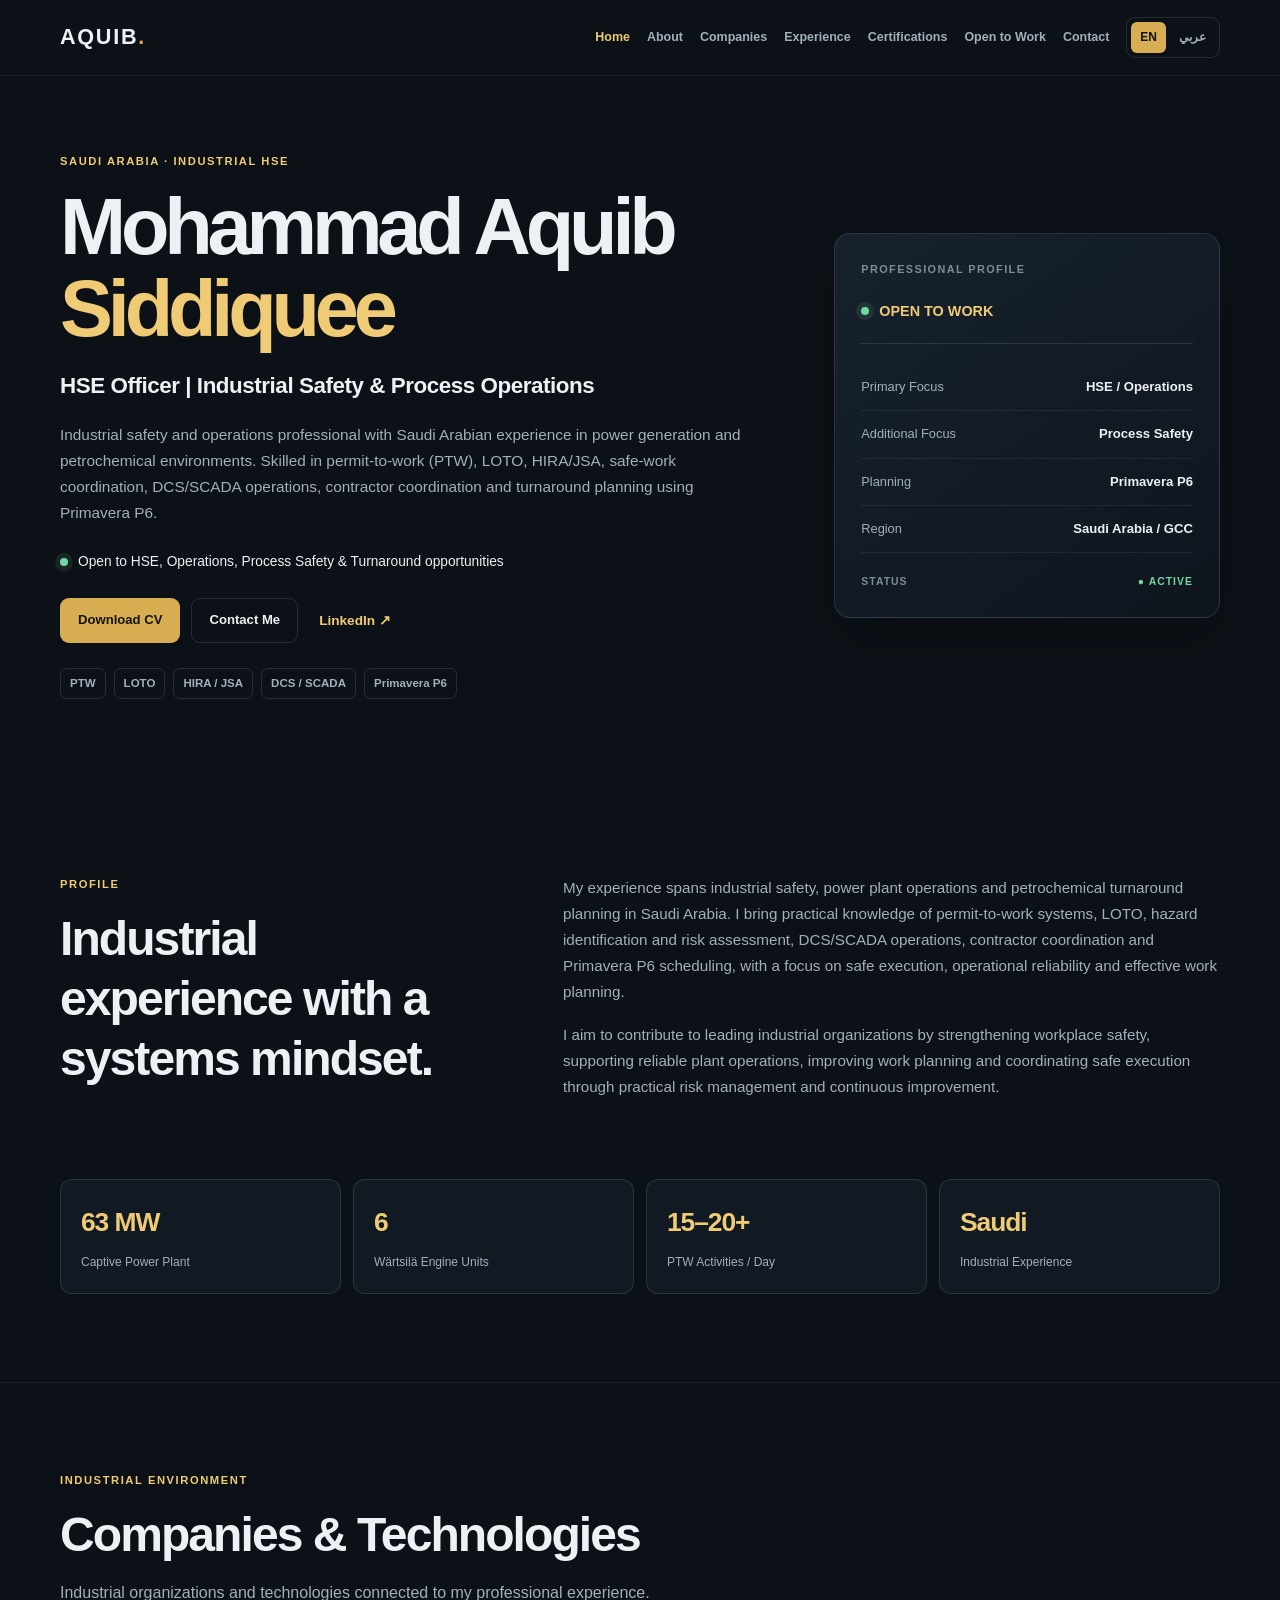
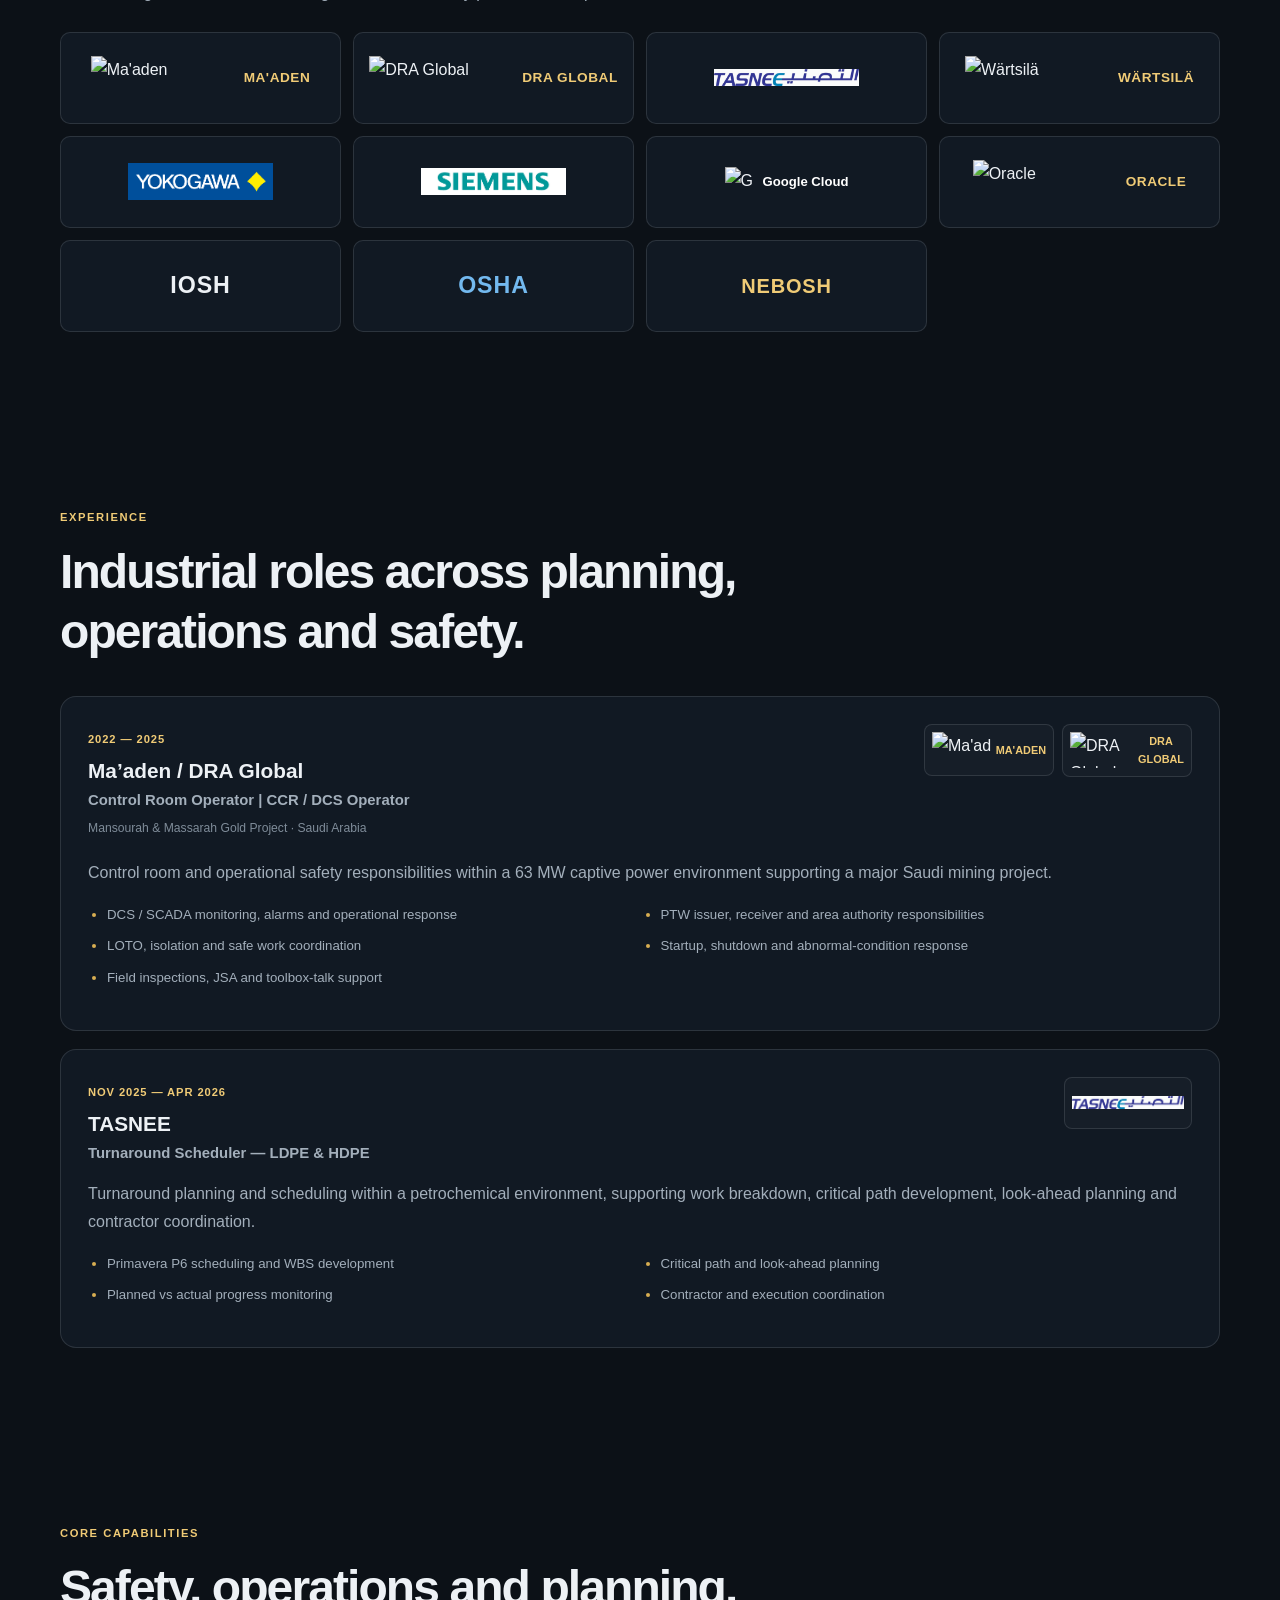
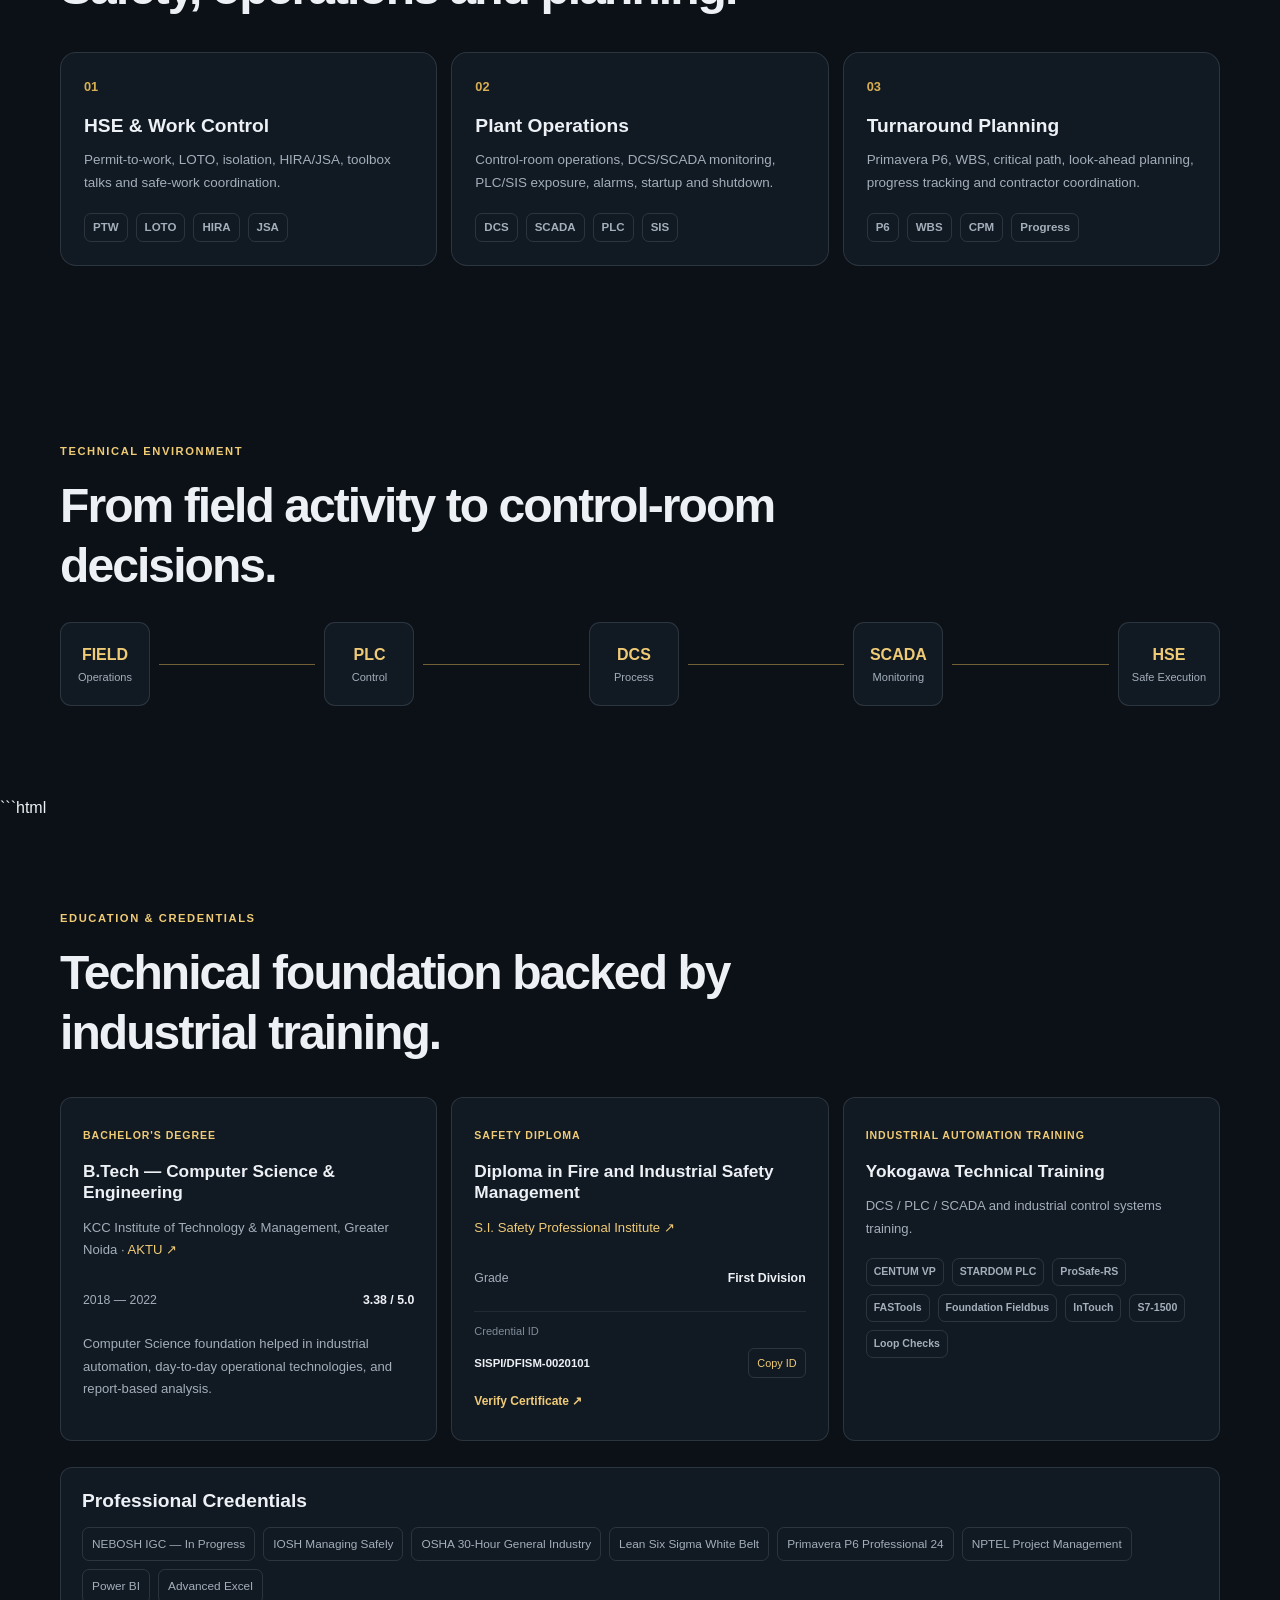
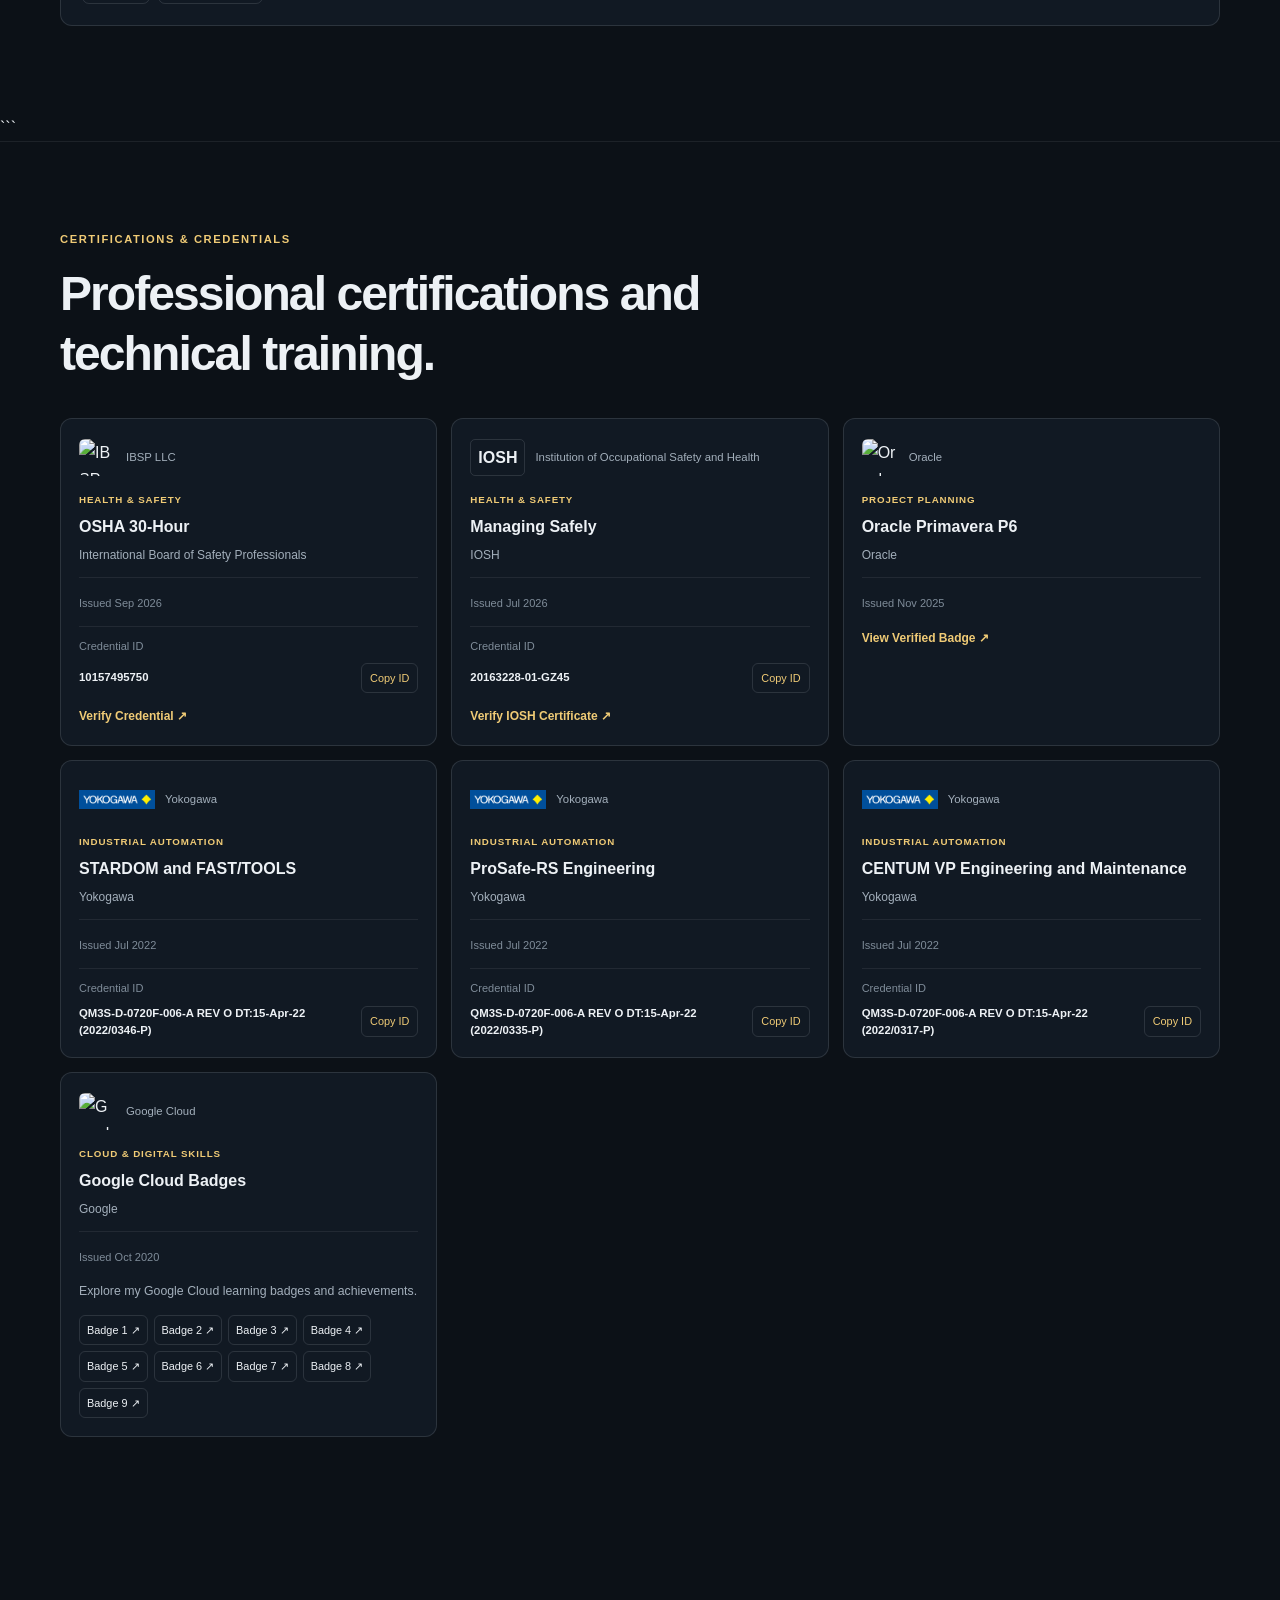
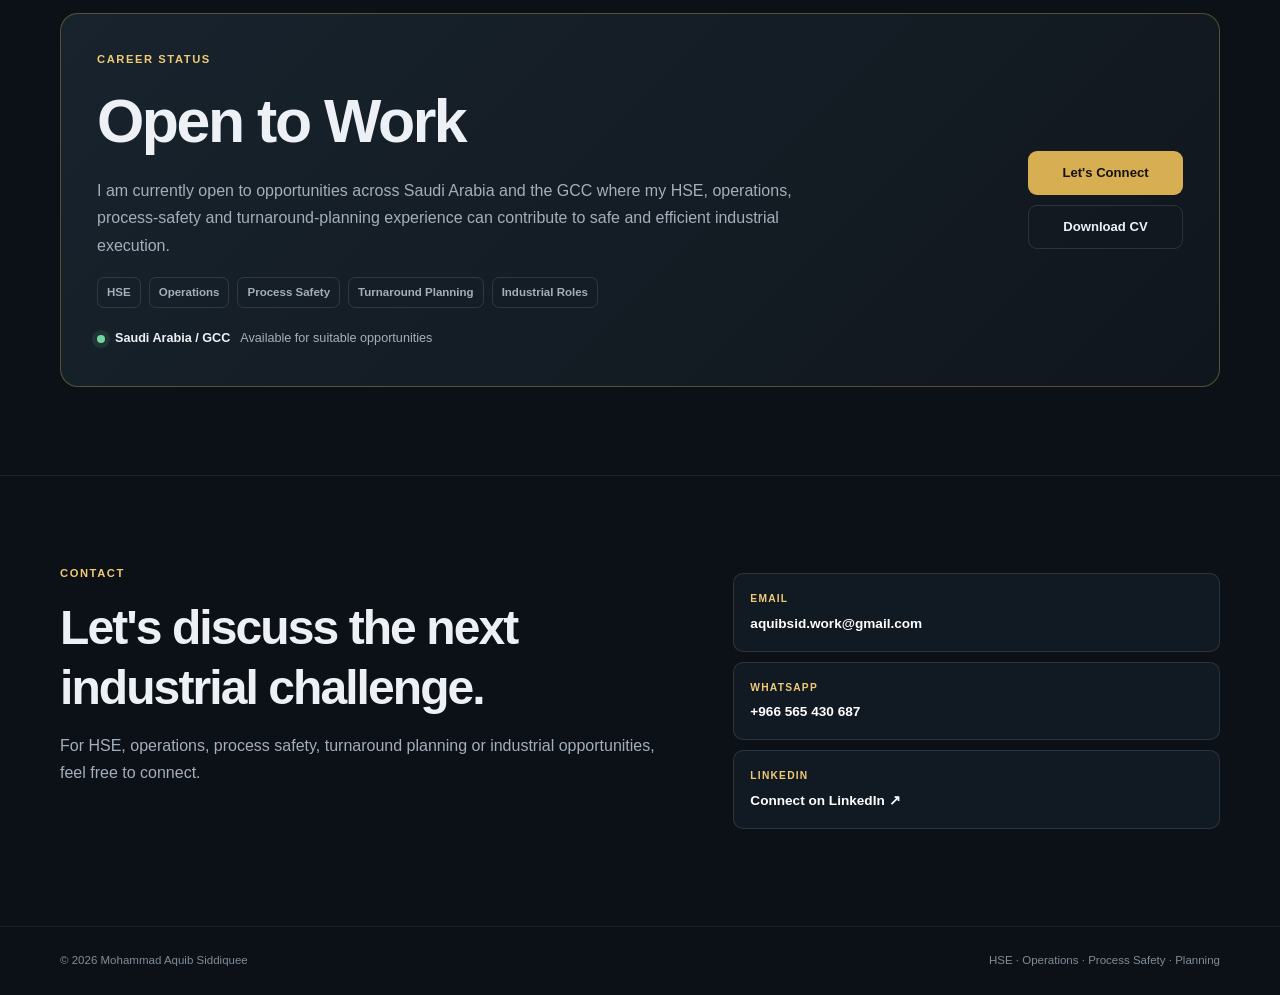
==== commit d2d91e3b: "Refactor education section in index.html" ====
--- a/index.html
+++ b/index.html
@@ -436,104 +436,146 @@
     </div>
   </section>
 
-  <!-- EDUCATION -->
-  <section class="education section" id="education">
-    <div class="container">
-      <div class="section-heading">
-        <div class="eyebrow" data-en="EDUCATION & CREDENTIALS" data-ar="التعليم والشهادات">EDUCATION & CREDENTIALS</div>
-        <h2 data-en="Technical foundation backed by industrial training."
-          data-ar="أساس تقني مدعوم بالتدريب الصناعي.">
-          Technical foundation backed by industrial training.
-        </h2>
-      </div>
-
-      <div class="education-grid">
-        <article class="education-card">
-          <span class="education-type">BACHELOR'S DEGREE</span>
-          <h3>B.Tech — Computer Science & Engineering</h3>
-          <p>KCC Institute of Technology & Management, Greater Noida ·
-            <a href="https://aktu.ac.in/" target="_blank" rel="noopener noreferrer">AKTU ↗</a>
-          </p>
-          <div class="education-meta">
-            <span>2018 — 2022</span>
-            <strong>3.38 / 5.0</strong>
-          </div>
-          <p class="education-description">
-            Computer Science foundation helped in industrial automation, day-to-day operational technologies, and report-based analysis.
-          </p>
-       
-<article class="education-card">
-  <span class="education-type">SAFETY DIPLOMA</span>
-
-  <h3
-    data-en="Diploma in Fire and Industrial Safety Management"
-    data-ar="دبلوم إدارة السلامة من الحرائق والسلامة الصناعية">
-    Diploma in Fire and Industrial Safety Management
-  </h3>
-
-  <p>
-    <a
-      href="https://sispiindia.com/"
-      target="_blank"
-      rel="noopener noreferrer">
-      S.I. Safety Professional Institute ↗
-    </a>
-  </p>
-
-  <div class="education-meta">
-    <span>Grade</span>
-    <strong>First Division</strong>
+```html
+<!-- EDUCATION -->
+<section class="education section" id="education">
+  <div class="container">
+    <div class="section-heading">
+      <div
+        class="eyebrow"
+        data-en="EDUCATION & CREDENTIALS"
+        data-ar="التعليم والشهادات">
+        EDUCATION & CREDENTIALS
+      </div>
+
+      <h2
+        data-en="Technical foundation backed by industrial training."
+        data-ar="أساس تقني مدعوم بالتدريب الصناعي.">
+        Technical foundation backed by industrial training.
+      </h2>
+    </div>
+
+    <div class="education-grid">
+
+      <!-- BACHELOR'S DEGREE -->
+      <article class="education-card">
+        <span class="education-type">BACHELOR'S DEGREE</span>
+
+        <h3>B.Tech — Computer Science & Engineering</h3>
+
+        <p>
+          KCC Institute of Technology & Management, Greater Noida ·
+          <a
+            href="https://aktu.ac.in/"
+            target="_blank"
+            rel="noopener noreferrer">
+            AKTU ↗
+          </a>
+        </p>
+
+        <div class="education-meta">
+          <span>2018 — 2022</span>
+          <strong>3.38 / 5.0</strong>
+        </div>
+
+        <p class="education-description">
+          Computer Science foundation helped in industrial automation,
+          day-to-day operational technologies, and report-based analysis.
+        </p>
+      </article>
+
+      <!-- FIRE AND INDUSTRIAL SAFETY DIPLOMA -->
+      <article class="education-card">
+        <span class="education-type">SAFETY DIPLOMA</span>
+
+        <h3
+          data-en="Diploma in Fire and Industrial Safety Management"
+          data-ar="دبلوم إدارة السلامة من الحرائق والسلامة الصناعية">
+          Diploma in Fire and Industrial Safety Management
+        </h3>
+
+        <p>
+          <a
+            href="https://sispiindia.com/"
+            target="_blank"
+            rel="noopener noreferrer">
+            S.I. Safety Professional Institute ↗
+          </a>
+        </p>
+
+        <div class="education-meta">
+          <span>Grade</span>
+          <strong>First Division</strong>
+        </div>
+
+        <div class="certification-id">
+          <span>Credential ID</span>
+          <strong>SISPI/DFISM-0020101</strong>
+
+          <button
+            type="button"
+            class="copy-credential"
+            data-copy-value="SISPI/DFISM-0020101">
+            Copy ID
+          </button>
+        </div>
+
+        <a
+          class="certification-link"
+          href="https://sispiindia.com/certificates/"
+          target="_blank"
+          rel="noopener noreferrer">
+          Verify Certificate ↗
+        </a>
+      </article>
+
+      <!-- INDUSTRIAL AUTOMATION TRAINING -->
+      <article class="education-card">
+        <span class="education-type">INDUSTRIAL AUTOMATION TRAINING</span>
+
+        <h3>Yokogawa Technical Training</h3>
+
+        <p>
+          DCS / PLC / SCADA and industrial control systems training.
+        </p>
+
+        <div class="training-tags">
+          <span>CENTUM VP</span>
+          <span>STARDOM PLC</span>
+          <span>ProSafe-RS</span>
+          <span>FASTools</span>
+          <span>Foundation Fieldbus</span>
+          <span>InTouch</span>
+          <span>S7-1500</span>
+          <span>Loop Checks</span>
+        </div>
+      </article>
+
+    </div>
+
+    <!-- PROFESSIONAL CREDENTIALS -->
+    <div class="credentials">
+      <h3
+        data-en="Professional Credentials"
+        data-ar="الشهادات المهنية">
+        Professional Credentials
+      </h3>
+
+      <div class="credential-list">
+        <span>NEBOSH IGC — In Progress</span>
+        <span>IOSH Managing Safely</span>
+        <span>OSHA 30-Hour General Industry</span>
+        <span>Lean Six Sigma White Belt</span>
+        <span>Primavera P6 Professional 24</span>
+        <span>NPTEL Project Management</span>
+        <span>Power BI</span>
+        <span>Advanced Excel</span>
+      </div>
+    </div>
+
   </div>
-
-  <div class="certification-id">
-    <span>Credential ID</span>
-    <strong>SISPI/DFISM-0020101</strong>
-    <button
-      type="button"
-      class="copy-credential"
-      data-copy-value="SISPI/DFISM-0020101">
-      Copy ID
-    </button>
-  </div>
-
-  <a
-    class="certification-link"
-    href="https://sispiindia.com/certificates/"
-    target="_blank"
-    rel="noopener noreferrer">
-    Verify Certificate ↗
-  </a>
-</article>
-
-
-        <article class="education-card">
-          <span class="education-type">INDUSTRIAL AUTOMATION TRAINING</span>
-          <h3>Yokogawa Technical Training</h3>
-          <p>DCS / PLC / SCADA and industrial control systems training.</p>
-          <div class="training-tags">
-            <span>CENTUM VP</span><span>STARDOM PLC</span>
-            <span>ProSafe-RS</span><span>FASTools</span>
-            <span>Foundation Fieldbus</span><span>InTouch</span>
-            <span>S7-1500</span><span>Loop Checks</span>
-          </div>
-        </article>
-      </div>
-
-      <div class="credentials">
-        <h3 data-en="Professional Credentials" data-ar="الشهادات المهنية">Professional Credentials</h3>
-        <div class="credential-list">
-          <span>NEBOSH IGC — In Progress</span>
-          <span>IOSH Managing Safely</span>
-          <span>OSHA 30-Hour General Industry</span>
-          <span>Lean Six Sigma White Belt</span>
-          <span>Primavera P6 Professional 24</span>
-          <span>NPTEL Project Management</span>
-          <span>Power BI</span>
-          <span>Advanced Excel</span>
-        </div>
-      </div>
-    </div>
-  </section>
+</section>
+```
 
   <!-- CERTIFICATIONS -->
   <section class="certifications section" id="certifications">
